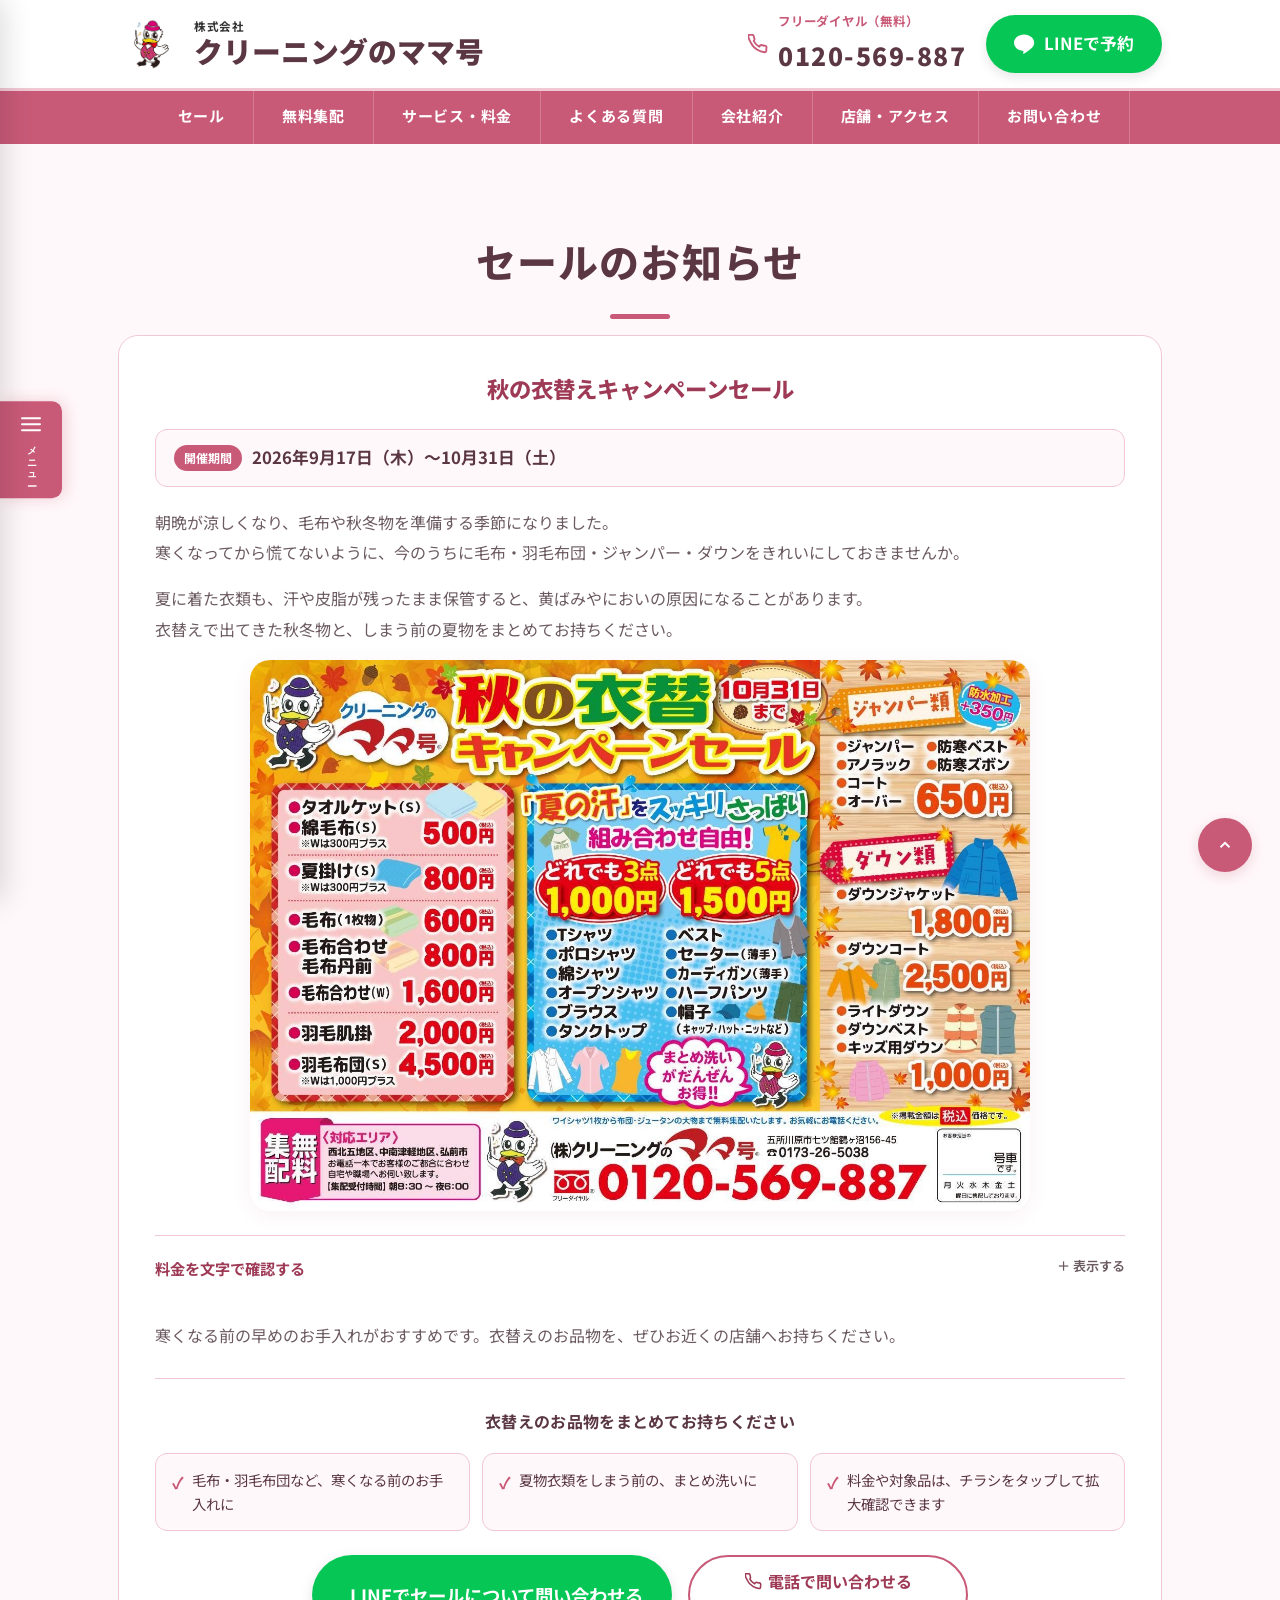
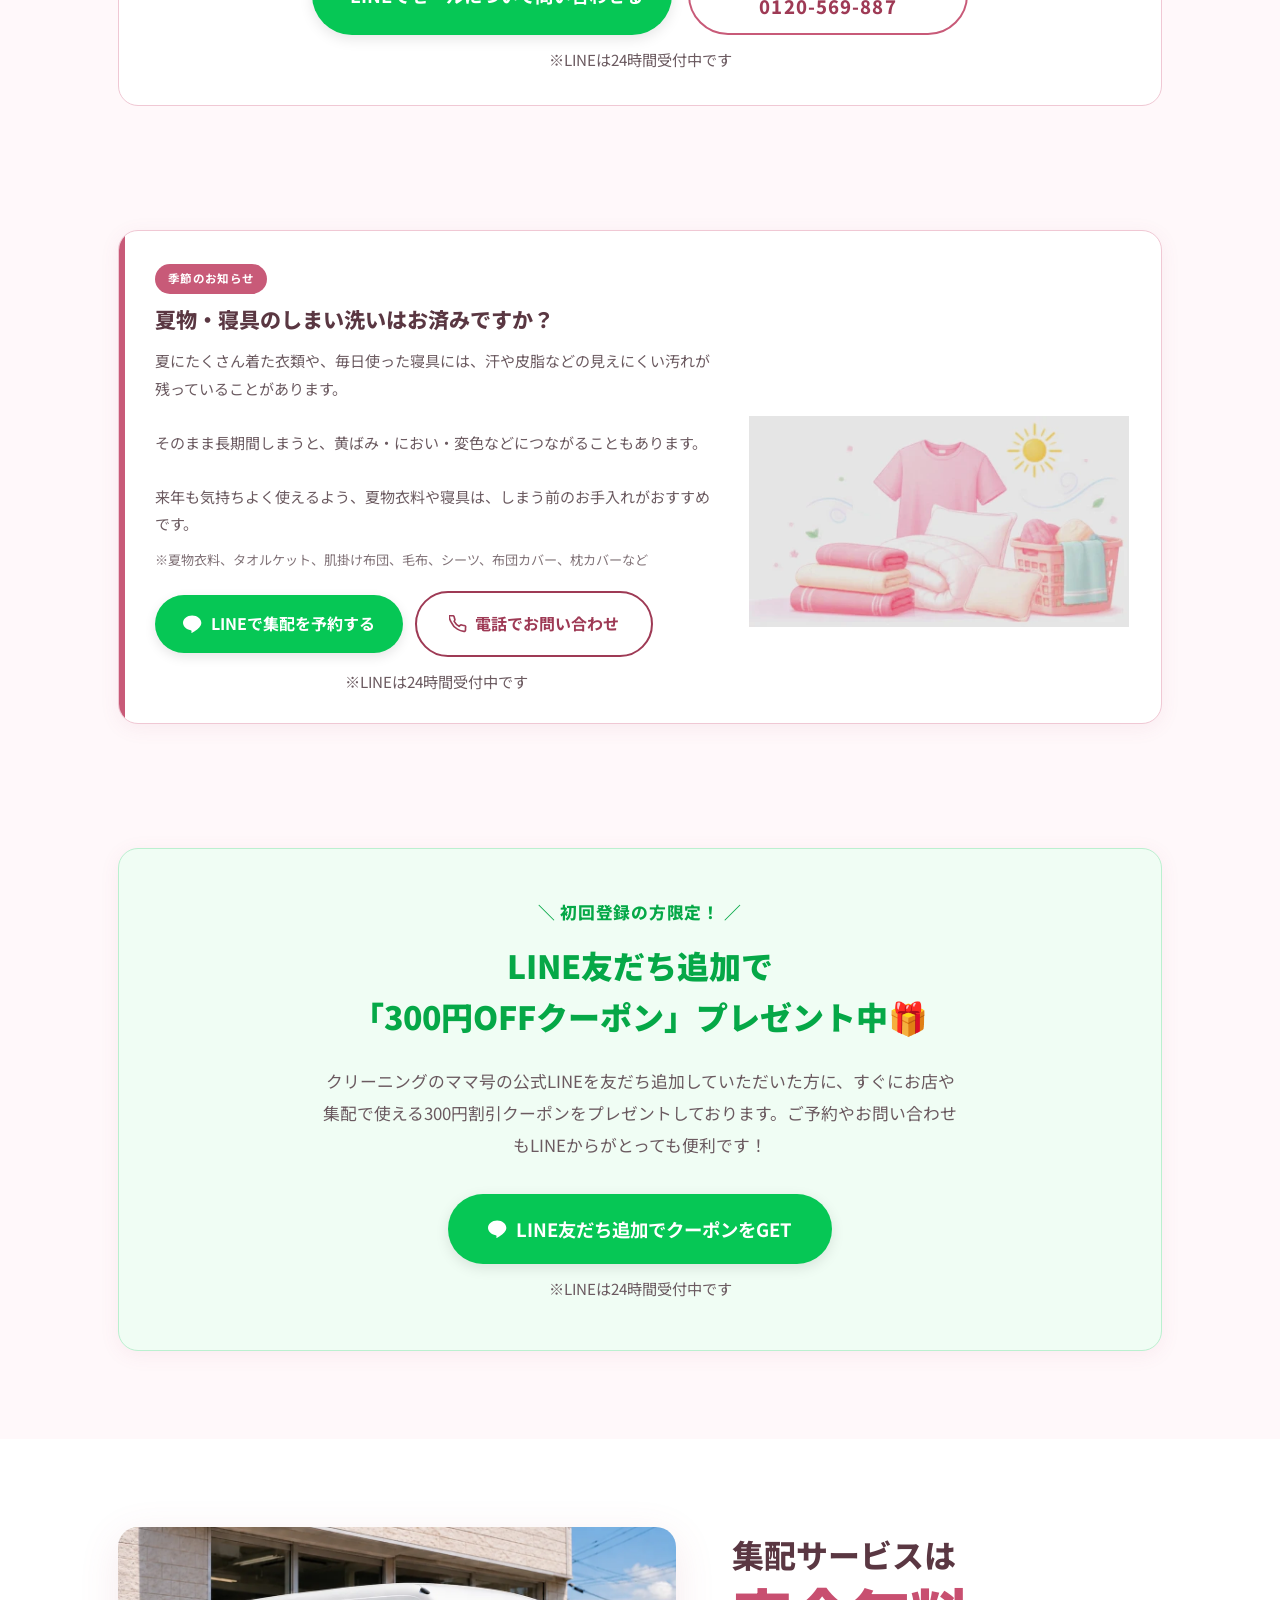
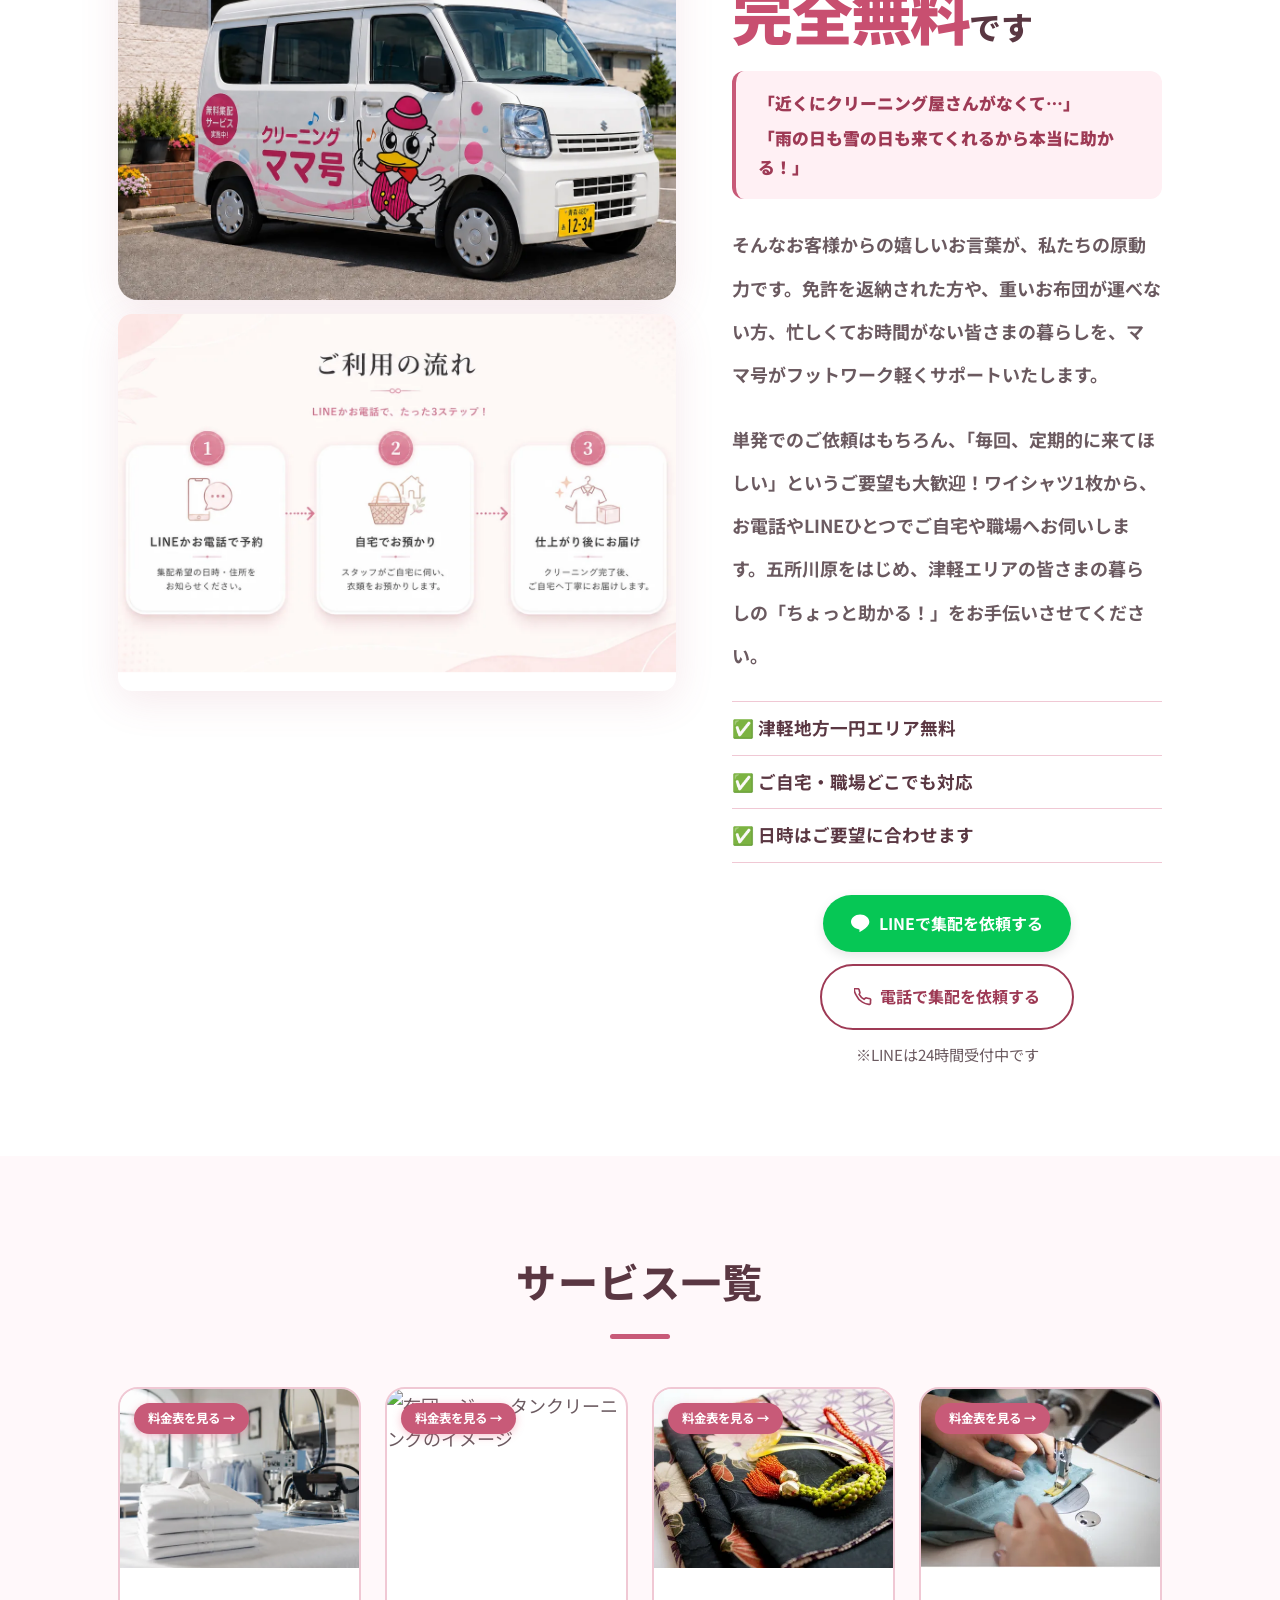
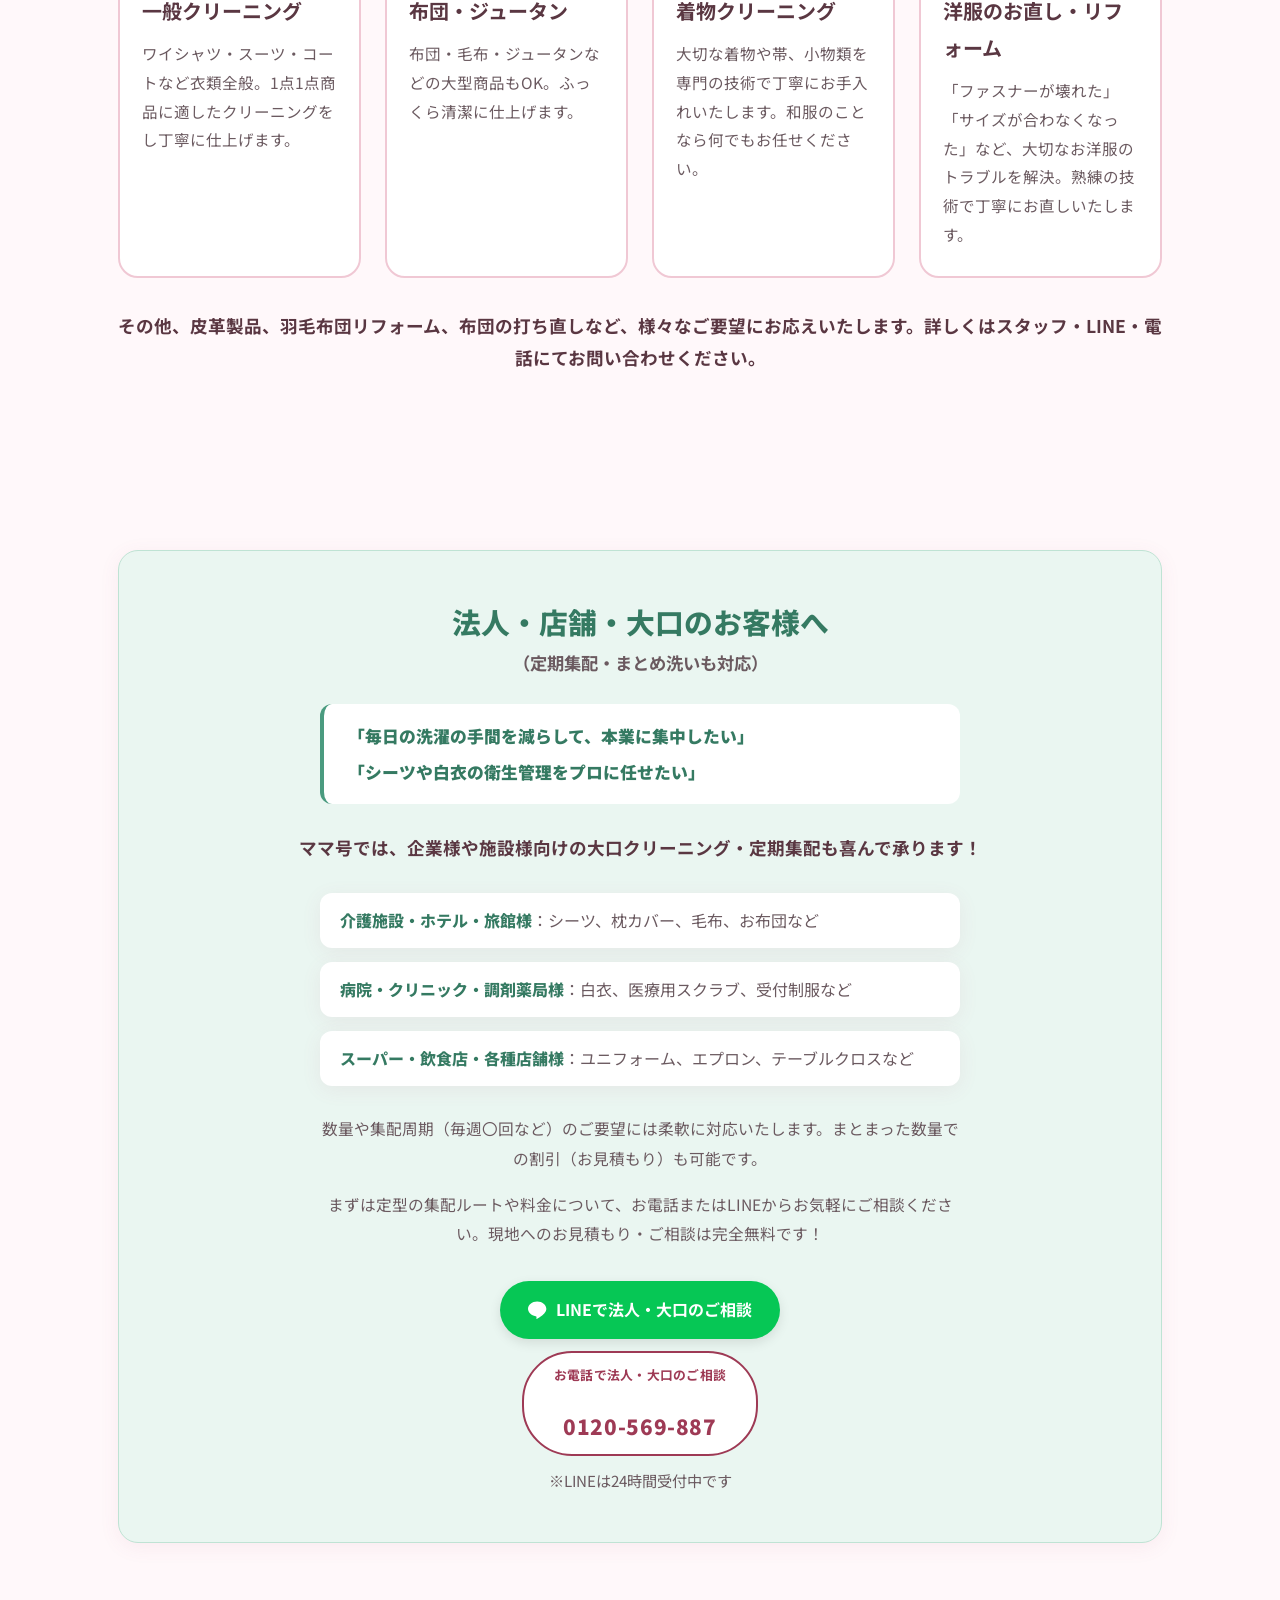
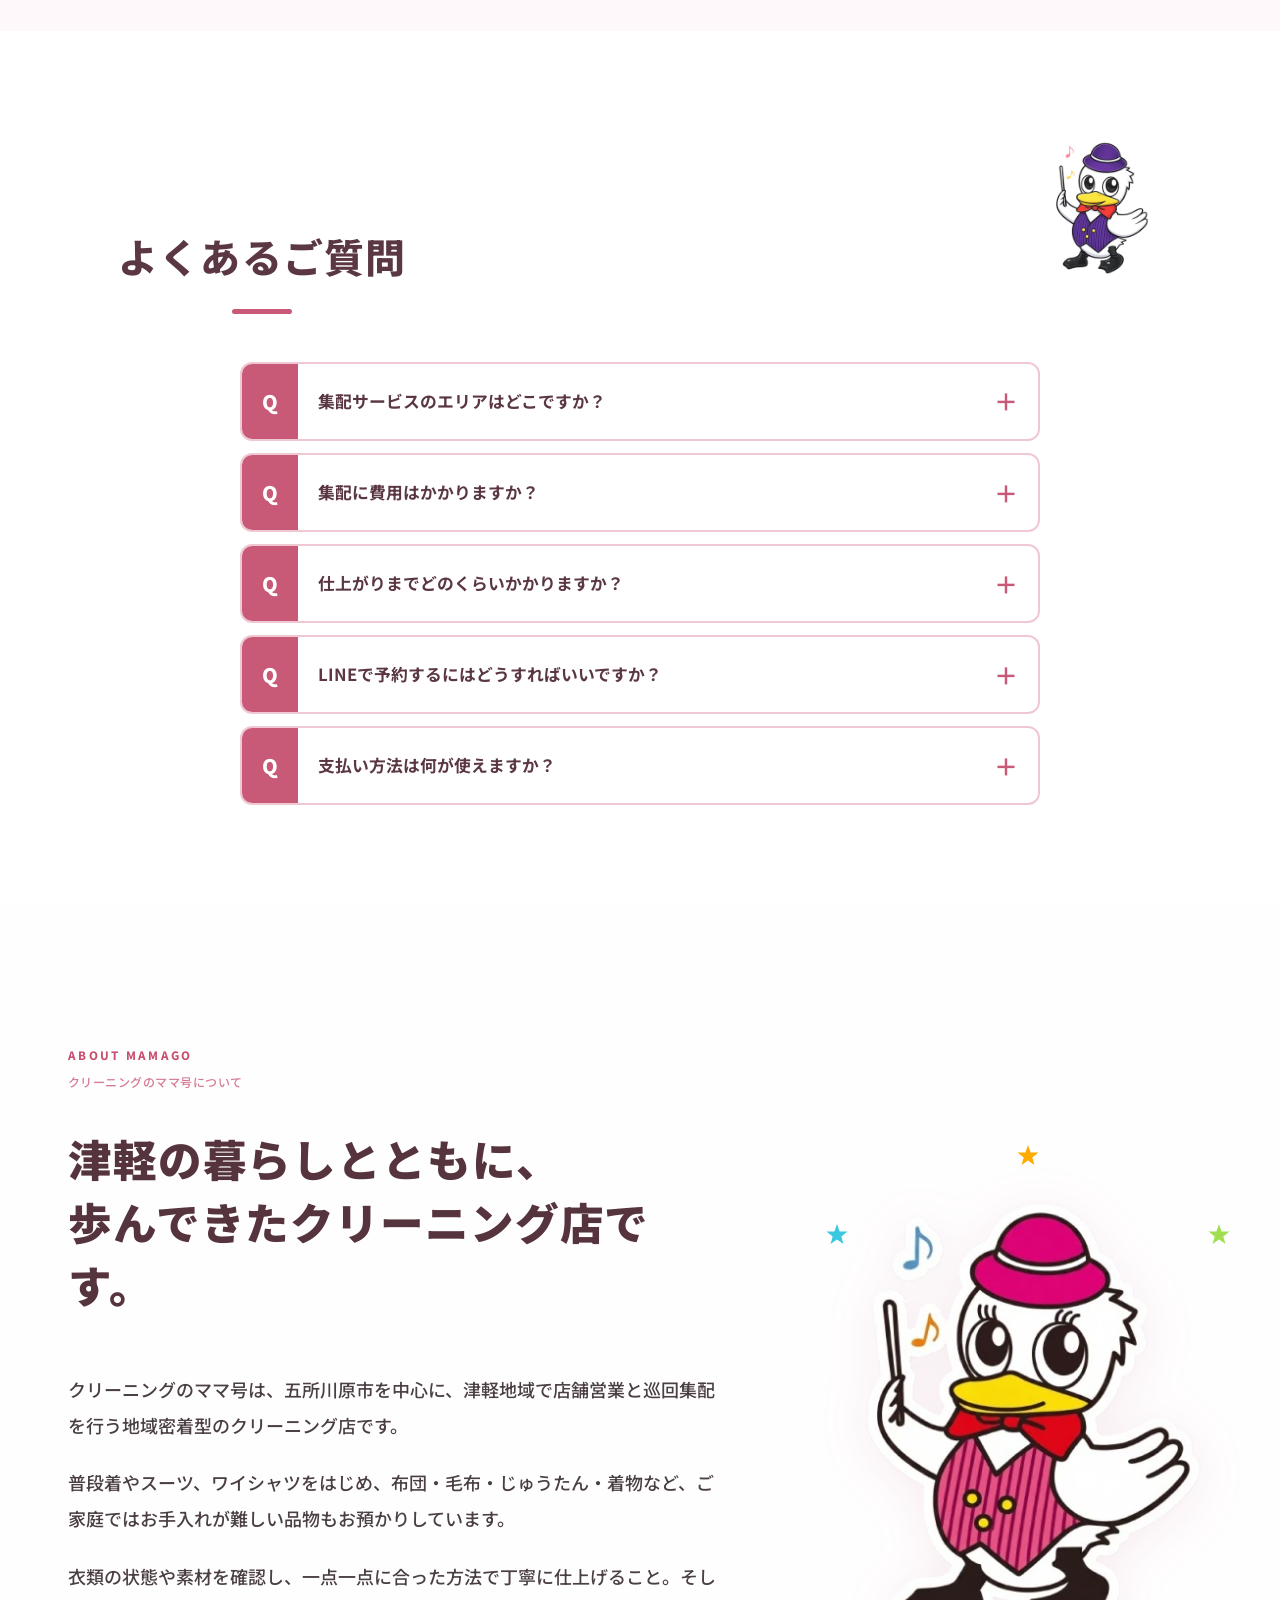
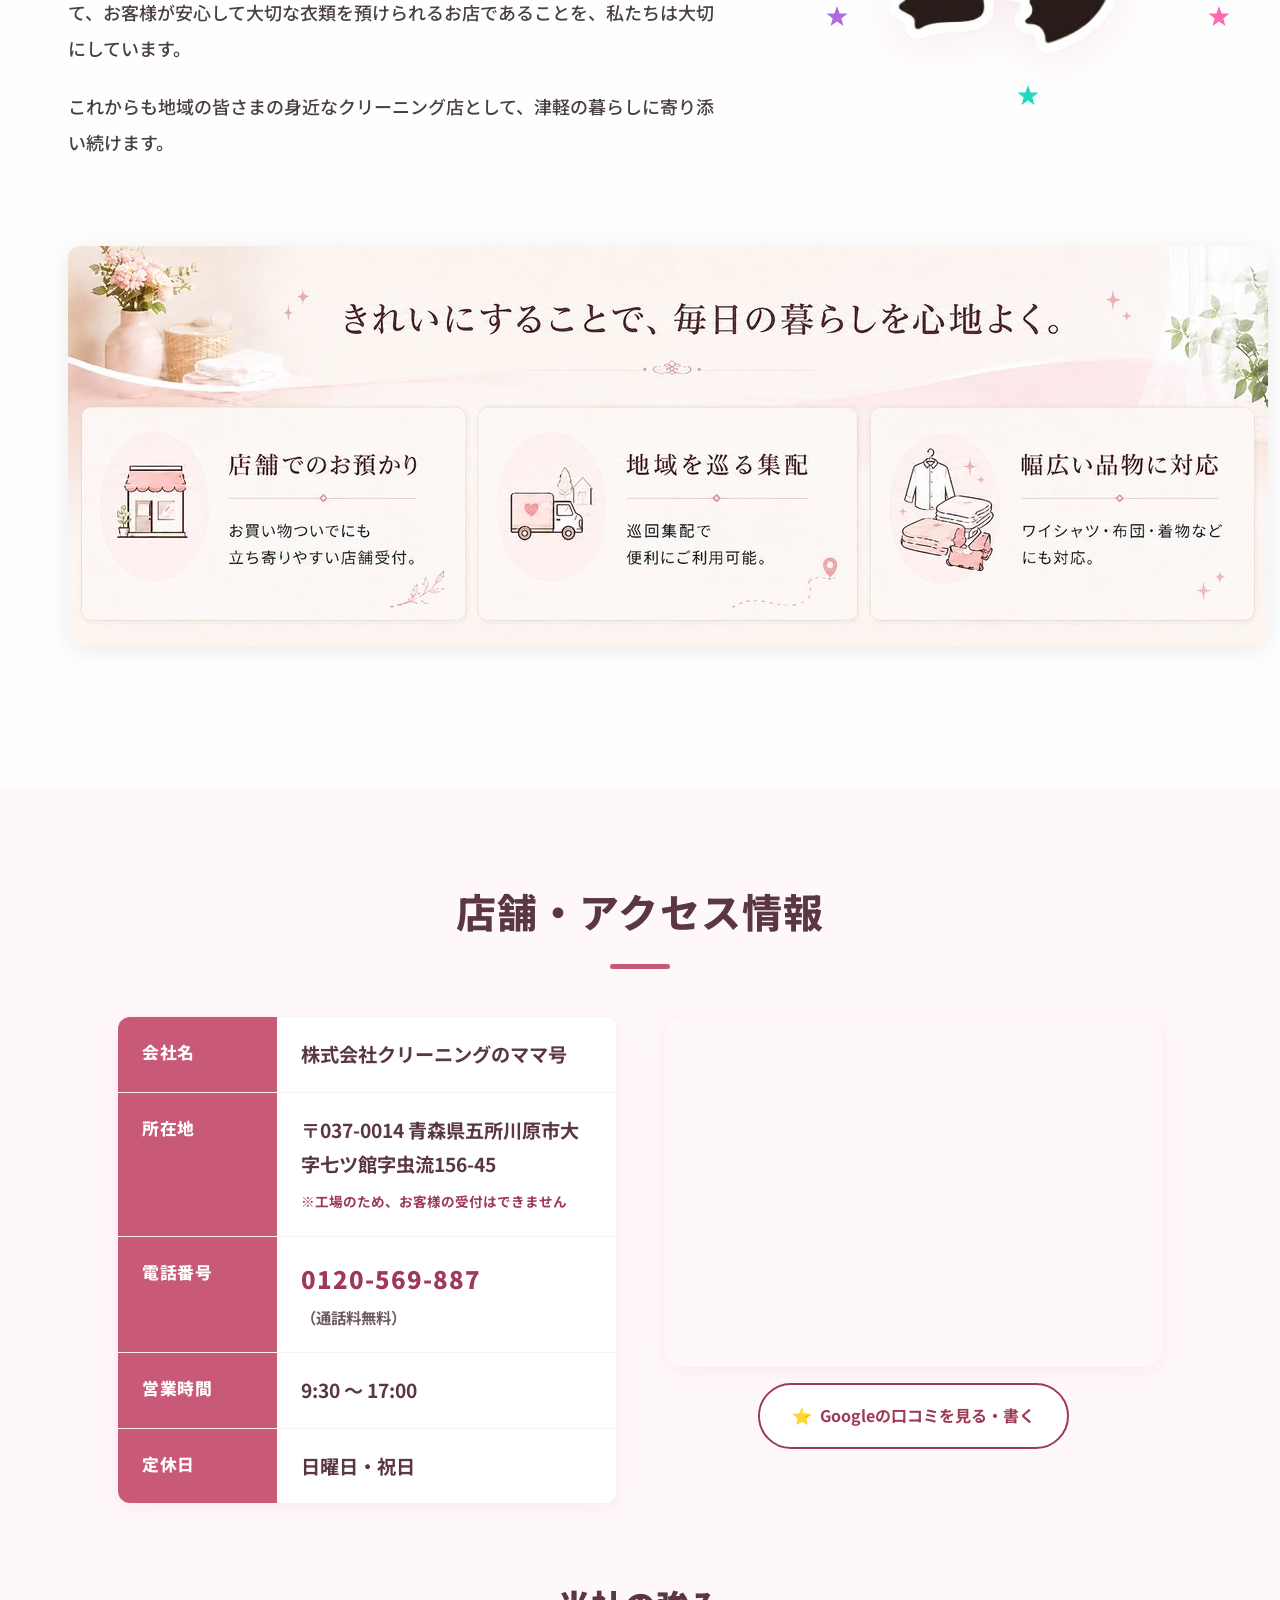
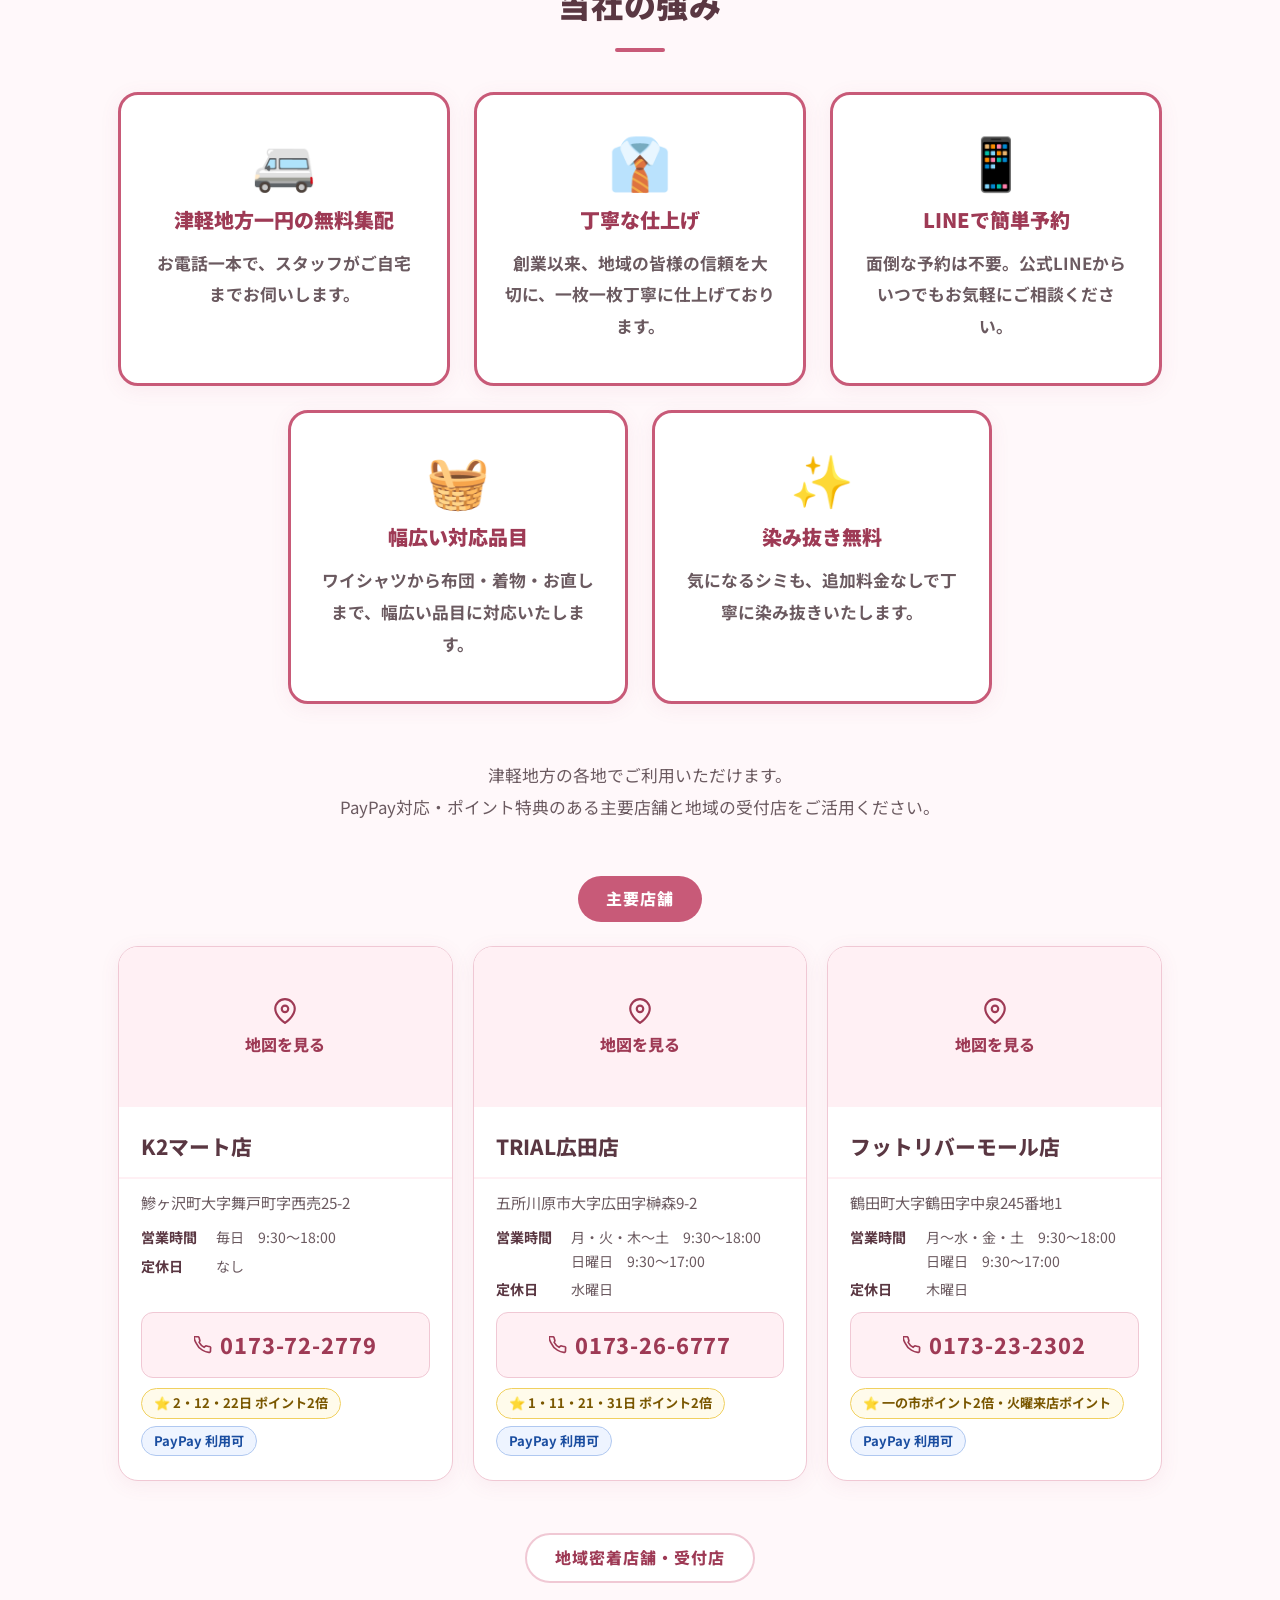
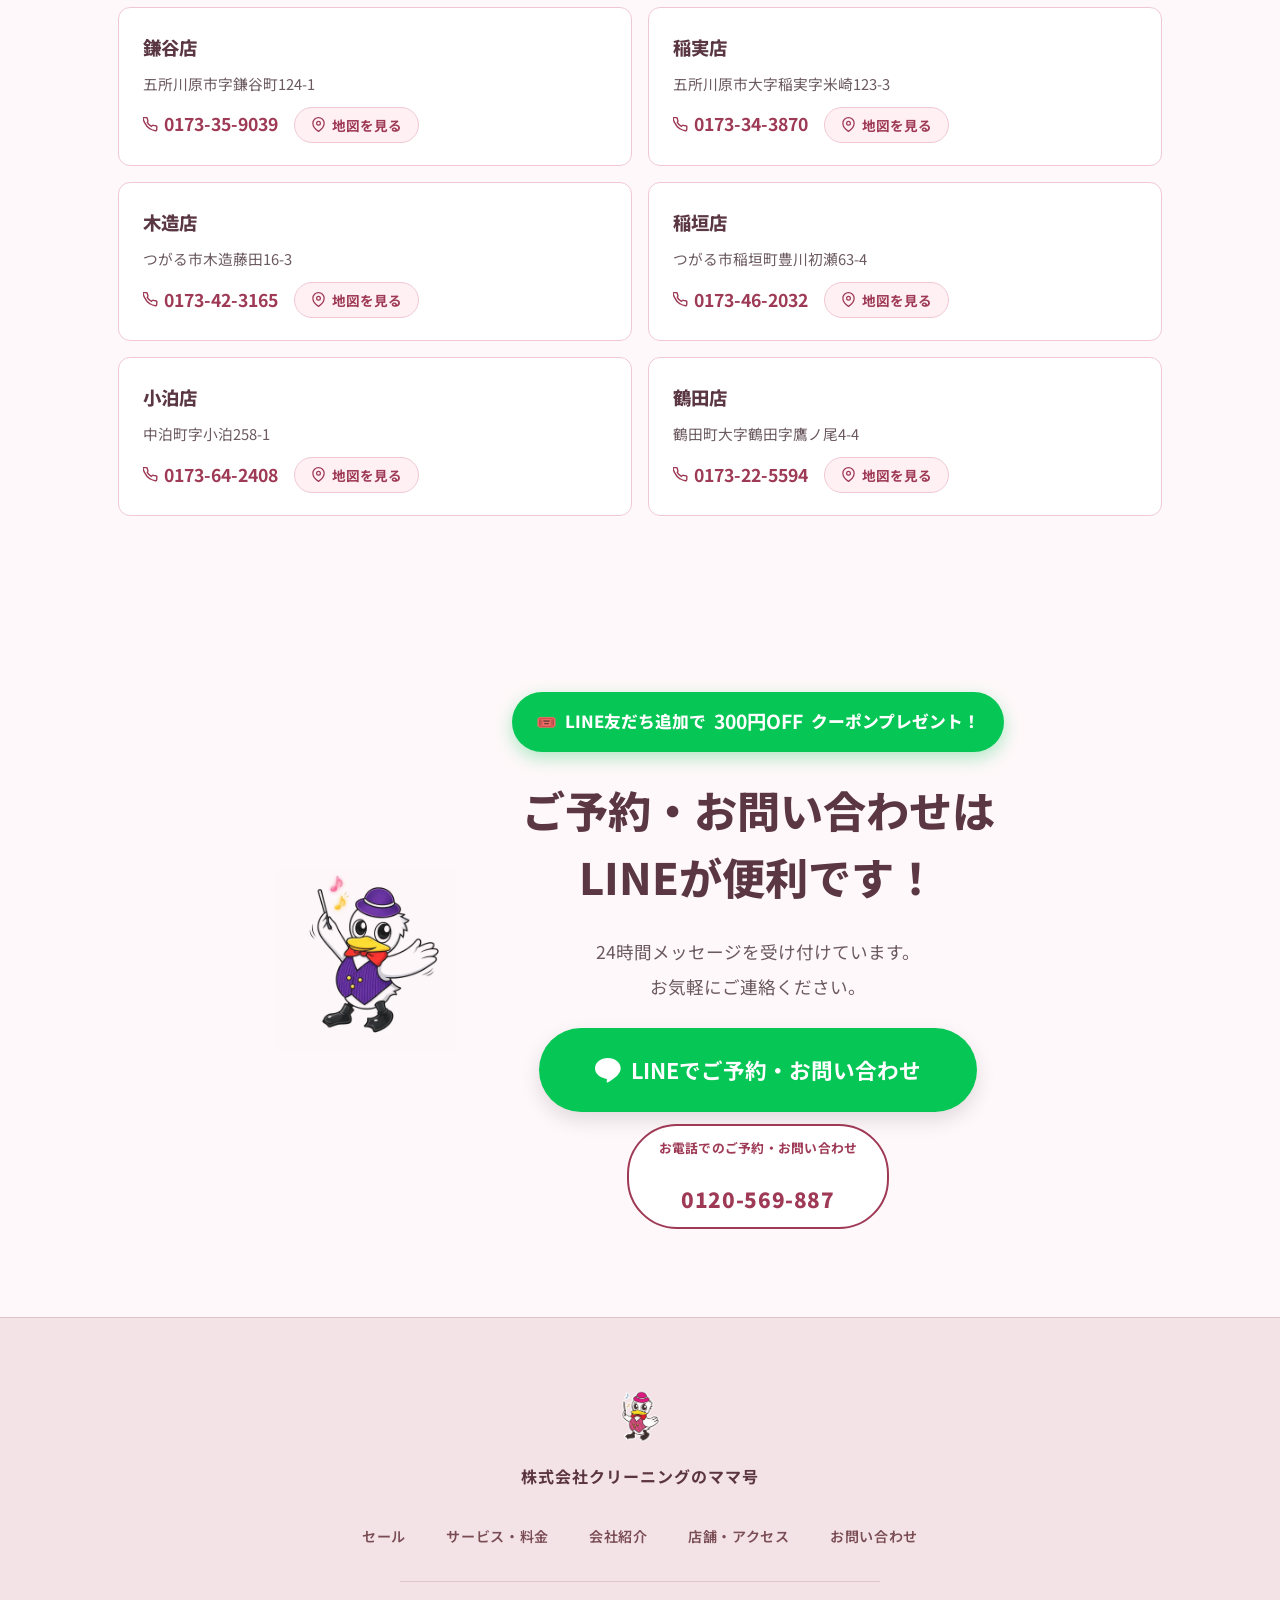
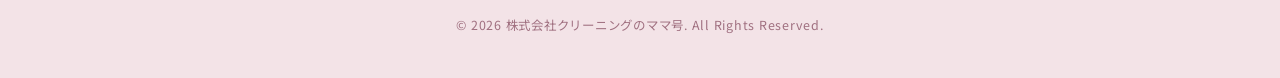
==== index.html @ 2fb54732 "feat: add autumn clothing change campaign Co-Authored-By: Claude Sonnet 5 <noreply@anthropic.com>" ====
<!DOCTYPE html>
<html lang="ja">
<head>
  <!-- Google tag (gtag.js) -->
  <script async src="https://www.googletagmanager.com/gtag/js?id=G-Z2GE9FZGZ0"></script>
  <script>
    window.dataLayer = window.dataLayer || [];
    function gtag(){dataLayer.push(arguments);}
    gtag('js', new Date());

    gtag('config', 'G-Z2GE9FZGZ0');
  </script>

  <meta charset="UTF-8">
  <meta name="viewport" content="width=device-width, initial-scale=1.0">
  <title>株式会社クリーニングのママ号 | 五所川原市の無料集配クリーニング店（青森県津軽地方）</title>
  <meta name="description" content="五所川原市を中心に青森県津軽地方一円で無料集配を行うクリーニング専門店。ワイシャツ・スーツ・布団・着物・お直しまで幅広く対応。LINEで簡単予約。フリーダイヤル：0120-569-887">
  <meta name="google-site-verification" content="wwbQzfNXOcekkoENX7AIzvr7u8mo_f_KpFATT_LBIt4" />
  <link rel="canonical" href="https://cleaning-mamago.com/">

  <!-- Favicon -->
  <link rel="icon" href="favicon.ico" sizes="any">
  <link rel="icon" type="image/png" sizes="32x32" href="favicon-32x32.png">
  <link rel="icon" type="image/png" sizes="16x16" href="favicon-16x16.png">
  <link rel="apple-touch-icon" sizes="180x180" href="apple-touch-icon.png">

  <!-- OGP -->
  <meta property="og:type"        content="website">
  <meta property="og:locale"      content="ja_JP">
  <meta property="og:site_name"   content="株式会社クリーニングのママ号">
  <meta property="og:title"       content="クリーニングのママ号 | 五所川原市の無料集配クリーニング店">
  <meta property="og:description" content="五所川原市を中心に青森県津軽地方一円で無料集配を行うクリーニング専門店。ワイシャツ・スーツ・布団・着物・お直しまで幅広く対応。LINEで簡単予約。">
  <meta property="og:url"         content="https://cleaning-mamago.com/">
  <meta property="og:image"       content="https://cleaning-mamago.com/feature-banner.jpg">

  <!-- Twitter Card -->
  <meta name="twitter:card"        content="summary_large_image">
  <meta name="twitter:title"       content="クリーニングのママ号 | 五所川原市の無料集配クリーニング店">
  <meta name="twitter:description" content="五所川原市を中心に青森県津軽地方一円で無料集配を行うクリーニング専門店。LINEで簡単予約。">
  <meta name="twitter:image"       content="https://cleaning-mamago.com/feature-banner.jpg">

  <link rel="stylesheet" href="style.css?v=20260916c">
  <link rel="preconnect" href="https://fonts.googleapis.com">
  <link href="https://fonts.googleapis.com/css2?family=Noto+Sans+JP:wght@400;700;900&display=swap" rel="stylesheet">
  <script src="scroll-clean.js" defer></script>
  <script src="ga4-events.js" defer></script>

  <!-- 構造化データ（Googleビジネスプロフィールと同一情報） -->
  <script type="application/ld+json">
  {
    "@context": "https://schema.org",
    "@type": "DryCleaningOrLaundry",
    "name": "株式会社クリーニングのママ号",
    "url": "https://cleaning-mamago.com/",
    "telephone": "0120-569-887",
    "image": "https://cleaning-mamago.com/feature-banner.jpg",
    "address": {
      "@type": "PostalAddress",
      "postalCode": "037-0014",
      "addressRegion": "青森県",
      "addressLocality": "五所川原市",
      "streetAddress": "大字七ツ館字虫流156-45",
      "addressCountry": "JP"
    },
    "geo": {
      "@type": "GeoCoordinates",
      "latitude": 40.777812,
      "longitude": 140.472194
    },
    "openingHoursSpecification": {
      "@type": "OpeningHoursSpecification",
      "dayOfWeek": ["Monday", "Tuesday", "Wednesday", "Thursday", "Friday", "Saturday"],
      "opens": "09:30",
      "closes": "17:00"
    },
    "sameAs": [
      "https://maps.app.goo.gl/i3Q7nyfs9ts14oPn7",
      "https://lin.ee/rT3CLPX"
    ]
  }
  </script>

  <!-- 構造化データ（よくある質問） -->
  <script type="application/ld+json">
  {
    "@context": "https://schema.org",
    "@type": "FAQPage",
    "mainEntity": [
      {
        "@type": "Question",
        "name": "集配サービスのエリアはどこですか？",
        "acceptedAnswer": {
          "@type": "Answer",
          "text": "青森県津軽地方一円（弘前市・黒石市・平川市・つがる市・五所川原市・西津軽郡・中津軽郡・南津軽郡・北津軽郡など）を対応エリアとしています。詳しくはLINEまたはお電話でご確認ください。"
        }
      },
      {
        "@type": "Question",
        "name": "集配に費用はかかりますか？",
        "acceptedAnswer": {
          "@type": "Answer",
          "text": "集配は完全無料です。クリーニング料金のみお支払いいただきます。"
        }
      },
      {
        "@type": "Question",
        "name": "仕上がりまでどのくらいかかりますか？",
        "acceptedAnswer": {
          "@type": "Answer",
          "text": "通常3〜5営業日が目安です。急ぎの場合はLINEまたはお電話でご相談ください。"
        }
      },
      {
        "@type": "Question",
        "name": "LINEで予約するにはどうすればいいですか？",
        "acceptedAnswer": {
          "@type": "Answer",
          "text": "このページの「LINEで予約」ボタンから公式LINEアカウントを友だち追加し、集配希望の日時と住所をメッセージでお送りください。"
        }
      },
      {
        "@type": "Question",
        "name": "支払い方法は何が使えますか？",
        "acceptedAnswer": {
          "@type": "Answer",
          "text": "現金・PayPayに対応しています。"
        }
      }
    ]
  }
  </script>
</head>
<body>

  <h1 class="sr-only">株式会社クリーニングのママ号｜五所川原市の無料集配クリーニング専門店（青森県津軽地方）</h1>

  <!-- ヘッダー -->
  <header class="header" id="top">
    <div class="container header__inner">
      <a href="#top" class="logo">
        <img src="mascot.webp" alt="ロゴ" class="logo__img" style="mix-blend-mode: multiply;">
        <div class="logo__texts">
          <span class="logo__company">株式会社</span>
          <span class="logo__name">クリーニングのママ号</span>
        </div>
      </a>

      <div class="header__right">
        <a href="tel:0120-569-887" class="header__tel">
          <span class="header__tel-icon">
            <svg width="16" height="16" viewBox="0 0 24 24" fill="none" stroke="currentColor" stroke-width="2.2"><path d="M22 16.92v3a2 2 0 01-2.18 2 19.79 19.79 0 01-8.63-3.07A19.5 19.5 0 013.07 9.8a19.79 19.79 0 01-3.07-8.64A2 2 0 012 .99h3a2 2 0 012 1.72c.13.96.36 1.9.7 2.81a2 2 0 01-.45 2.11L6.91 8.5a16 16 0 006.59 6.59l1.27-1.27a2 2 0 012.11-.45c.91.34 1.85.57 2.81.7A2 2 0 0122 16.92z"/></svg>
          </span>
          <div>
            <span class="header__tel-label">フリーダイヤル（無料）</span>
            <span class="header__tel-num">0120-569-887</span>
          </div>
        </a>
        <a href="tel:0120-569-887" class="header__tel-btn" aria-label="電話をかける（0120-569-887）">
          <svg width="18" height="18" viewBox="0 0 24 24" fill="none" stroke="currentColor" stroke-width="2.2"><path d="M22 16.92v3a2 2 0 01-2.18 2 19.79 19.79 0 01-8.63-3.07A19.5 19.5 0 013.07 9.8a19.79 19.79 0 01-3.07-8.64A2 2 0 012 .99h3a2 2 0 012 1.72c.13.96.36 1.9.7 2.81a2 2 0 01-.45 2.11L6.91 8.5a16 16 0 006.59 6.59l1.27-1.27a2 2 0 012.11-.45c.91.34 1.85.57 2.81.7A2 2 0 0122 16.92z"/></svg>
        </a>
        <a href="https://lin.ee/rT3CLPX" class="btn-line btn-line--sm" target="_blank" rel="noopener noreferrer" aria-label="LINEで予約">
          <svg width="18" height="18" viewBox="0 0 24 24" fill="currentColor"><path d="M22 10.6c0-4.9-4.9-8.9-11-8.9S0 5.7 0 10.6c0 4.4 3.9 8.1 9.2 8.8.4.1.9.3 1 .6.1.3.1.7 0 1l-.2.9c0 .3-.2 1.1 1 .6s6.2-3.7 8.5-6.3c1.6-1.7 2.5-3.5 2.5-5.6z"/></svg>
          <span class="btn-line__full">LINEで予約</span>
          <span class="btn-line__mobile-text">LINE</span>
        </a>
      </div>
    </div>
  </header>

  <!-- サイトナビゲーション -->
  <nav class="site-nav" aria-label="サイトナビゲーション">
    <ul class="site-nav__list">
      <li><a href="#sale"     class="site-nav__link">セール</a></li>
      <li><a href="#pickup"   class="site-nav__link">無料集配</a></li>
      <li><a href="#services" class="site-nav__link">サービス・料金</a></li>
      <li><a href="#faq"      class="site-nav__link">よくある質問</a></li>
      <li><a href="#company"  class="site-nav__link">会社紹介</a></li>
      <li><a href="#shops"    class="site-nav__link">店舗・アクセス</a></li>
      <li><a href="#contact"  class="site-nav__link">お問い合わせ</a></li>
    </ul>
  </nav>

  <!-- 開催中のセール -->
  <section class="sale-sec sec" id="sale">
    <div class="container">
      <h2 class="sec-title">セールのお知らせ</h2>

      <!-- 実施中セール：秋の衣替えキャンペーンセール（2026年9月17日（木）～10月31日（土）まで）。セール終了時はこの sale-archive に hidden 属性を付けて非表示にし、下の sale-empty から hidden 属性を外して使用 -->
      <div class="sale-archive">

        <div class="sale-info">

          <h3 class="sale-campaign-title">秋の衣替えキャンペーンセール</h3>

          <div class="sale-period">
            <span class="sale-period__badge">開催期間</span>
            <span class="sale-period__dates">2026年9月17日（木）～10月31日（土）</span>
          </div>

          <p class="sale-desc">
            朝晩が涼しくなり、毛布や秋冬物を準備する季節になりました。<br>
            寒くなってから慌てないように、今のうちに毛布・羽毛布団・ジャンパー・ダウンをきれいにしておきませんか。
          </p>
          <p class="sale-desc">
            夏に着た衣類も、汗や皮脂が残ったまま保管すると、黄ばみやにおいの原因になることがあります。<br>
            衣替えで出てきた秋冬物と、しまう前の夏物をまとめてお持ちください。
          </p>

          <div class="sale-flyer">
            <img src="autumn-sale.jpeg" alt="秋の衣替えキャンペーンセールの料金チラシ" class="sale-banner-img sale-lightbox-trigger" width="1522" height="1075" fetchpriority="high">
          </div>

          <details class="sale-price-detail">
            <summary>料金を文字で確認する</summary>
            <div class="sale-price-detail__body">
              <p><strong>寝具類</strong>：タオルケット（S）・綿毛布（S）各500円／夏掛け（S）800円／毛布（1枚物）600円／毛布合わせ・毛布丹前 800円／毛布合わせ（W）1,600円／羽毛肌掛 2,000円／羽毛布団（S）4,500円　※Wサイズはタオルケット・綿毛布・夏掛けが300円プラス、羽毛布団が1,000円プラス</p>
              <p><strong>夏物まとめ洗い</strong>：Tシャツ・ポロシャツ・綿シャツ・オープンシャツ・ブラウス・タンクトップ・ベスト・セーター（薄手）・カーディガン（薄手）・ハーフパンツ・帽子から、どれでも3点1,000円／どれでも5点1,500円（組み合わせ自由）</p>
              <p><strong>ジャンパー類</strong>（ジャンパー・防寒ベスト・アノラック・防寒ズボン・コート・オーバー）：各650円　※防水加工を付ける場合は350円プラス</p>
              <p><strong>ダウン類</strong>：ダウンジャケット 1,800円／ダウンコート 2,500円／ライトダウン・ダウンベスト・キッズ用ダウン 各1,000円</p>
              <p class="sale-price-detail__note">※掲載料金はすべて税込価格です。詳しくは上記のチラシ画像もあわせてご確認ください。</p>
            </div>
          </details>

          <p class="sale-desc">
            寒くなる前の早めのお手入れがおすすめです。衣替えのお品物を、ぜひお近くの店舗へお持ちください。
          </p>

          <!-- 問い合わせ案内 -->
          <div class="sale-inquiry">
            <p class="sale-inquiry__title">衣替えのお品物をまとめてお持ちください</p>
            <ul class="sale-inquiry__items">
              <li class="sale-inquiry__item">毛布・羽毛布団など、寒くなる前のお手入れに</li>
              <li class="sale-inquiry__item">夏物衣類をしまう前の、まとめ洗いに</li>
              <li class="sale-inquiry__item">料金や対象品は、チラシをタップして拡大確認できます</li>
            </ul>
            <div class="sale-btn-pair">
              <a href="https://lin.ee/rT3CLPX" class="btn-line btn-line--lg" target="_blank" rel="noopener noreferrer">
                <svg width="20" height="20" viewBox="0 0 24 24" fill="currentColor"><path d="M22 10.6c0-4.9-4.9-8.9-11-8.9S0 5.7 0 10.6c0 4.4 3.9 8.1 9.2 8.8.4.1.9.3 1 .6.1.3.1.7 0 1l-.2.9c0 .3-.2 1.1 1 .6s6.2-3.7 8.5-6.3c1.6-1.7 2.5-3.5 2.5-5.6z"/></svg>
                LINEでセールについて問い合わせる
              </a>
              <a href="tel:0120569887" class="sale-btn-tel">
                <span class="sale-btn-tel__label">
                  <svg width="17" height="17" viewBox="0 0 24 24" fill="none" stroke="currentColor" stroke-width="2.2"><path d="M22 16.92v3a2 2 0 01-2.18 2 19.79 19.79 0 01-8.63-3.07A19.5 19.5 0 013.07 9.8a19.79 19.79 0 01-3.07-8.64A2 2 0 012 .99h3a2 2 0 012 1.72c.13.96.36 1.9.7 2.81a2 2 0 01-.45 2.11L6.91 8.5a16 16 0 006.59 6.59l1.27-1.27a2 2 0 012.11-.45c.91.34 1.85.57 2.81.7A2 2 0 0122 16.92z"/></svg>
                  電話で問い合わせる
                </span>
                <span class="sale-btn-tel__num">0120-569-887</span>
              </a>
            </div>
            <p class="line-note">※LINEは24時間受付中です</p>
          </div>

        </div>

      </div>

      <!-- ▼ セールなし時の表示 -->
      <div class="sale-empty" hidden>
        <p>現在開催中のセールはありません。次回のお知らせをお待ちください。</p>
      </div>

    </div>
  </section>

  <!-- 季節のお知らせ：夏物・寝具のしまい洗い -->
  <section class="seasonal-notice" id="seasonal-notice">
    <div class="container">
      <div class="seasonal-notice__card">
        <p class="seasonal-notice__badge">季節のお知らせ</p>
        <h2 class="seasonal-notice__title">夏物・寝具のしまい洗いはお済みですか？</h2>
        <div class="seasonal-notice__content">
          <div class="seasonal-notice__text">
            <p class="seasonal-notice__body">
              夏にたくさん着た衣類や、毎日使った寝具には、汗や皮脂などの見えにくい汚れが残っていることがあります。<br><br>
              そのまま長期間しまうと、黄ばみ・におい・変色などにつながることもあります。<br><br>
              来年も気持ちよく使えるよう、夏物衣料や寝具は、しまう前のお手入れがおすすめです。
            </p>
            <p class="seasonal-notice__note">※夏物衣料、タオルケット、肌掛け布団、毛布、シーツ、布団カバー、枕カバーなど</p>
            <div class="btn-pair">
              <a href="https://lin.ee/rT3CLPX" class="btn-line" target="_blank" rel="noopener noreferrer">
                <svg width="20" height="20" viewBox="0 0 24 24" fill="currentColor"><path d="M22 10.6c0-4.9-4.9-8.9-11-8.9S0 5.7 0 10.6c0 4.4 3.9 8.1 9.2 8.8.4.1.9.3 1 .6.1.3.1.7 0 1l-.2.9c0 .3-.2 1.1 1 .6s6.2-3.7 8.5-6.3c1.6-1.7 2.5-3.5 2.5-5.6z"/></svg>
                LINEで集配を予約する
              </a>
              <a href="tel:0120-569-887" class="btn-tel">
                <svg width="18" height="18" viewBox="0 0 24 24" fill="none" stroke="currentColor" stroke-width="2.2"><path d="M22 16.92v3a2 2 0 01-2.18 2 19.79 19.79 0 01-8.63-3.07A19.5 19.5 0 013.07 9.8a19.79 19.79 0 01-3.07-8.64A2 2 0 012 .99h3a2 2 0 012 1.72c.13.96.36 1.9.7 2.81a2 2 0 01-.45 2.11L6.91 8.5a16 16 0 006.59 6.59l1.27-1.27a2 2 0 012.11-.45c.91.34 1.85.57 2.81.7A2 2 0 0122 16.92z"/></svg>
                電話でお問い合わせ
              </a>
            </div>
            <p class="line-note">※LINEは24時間受付中です</p>
          </div>
          <div class="seasonal-notice__illust">
            <img src="seasonal-laundry.webp" alt="たたんだ夏物衣料とタオルケット、寝具のイラスト" width="531" height="295" loading="lazy">
          </div>
        </div>
      </div>
    </div>
  </section>

  <!-- LINE友だち追加クーポン -->
  <section class="line-coupon sec" id="line-coupon">
    <div class="container">
      <div class="line-coupon__box">
        <p class="line-coupon__eyebrow">＼ 初回登録の方限定！ ／</p>
        <h2 class="line-coupon__title">LINE友だち追加で<br>「300円OFFクーポン」プレゼント中🎁</h2>
        <p class="line-coupon__desc">クリーニングのママ号の公式LINEを友だち追加していただいた方に、すぐにお店や集配で使える300円割引クーポンをプレゼントしております。ご予約やお問い合わせもLINEからがとっても便利です！</p>
        <a href="https://lin.ee/rT3CLPX" class="btn-line btn-line--lg line-coupon__btn" target="_blank" rel="noopener noreferrer">
          <svg width="20" height="20" viewBox="0 0 24 24" fill="currentColor"><path d="M22 10.6c0-4.9-4.9-8.9-11-8.9S0 5.7 0 10.6c0 4.4 3.9 8.1 9.2 8.8.4.1.9.3 1 .6.1.3.1.7 0 1l-.2.9c0 .3-.2 1.1 1 .6s6.2-3.7 8.5-6.3c1.6-1.7 2.5-3.5 2.5-5.6z"/></svg>
          LINE友だち追加でクーポンをGET
        </a>
        <p class="line-note">※LINEは24時間受付中です</p>
      </div>
    </div>
  </section>

  <!-- 無料集配アピール -->
  <section class="pickup" id="pickup">
    <div class="container pickup__inner">
      <div class="pickup__media">
        <img
          src="delivery.webp"
          alt="無料集配サービス"
          class="pickup__img"
        >
        <div class="pickup-flow-crop">
          <img
            src="pickup-flow.webp"
            alt="無料集配サービスのご利用の流れ。予約、お預かり、お届けの3ステップ"
            class="pickup-flow-image"
            loading="lazy"
          >
        </div>
      </div>
      <div class="pickup__text">
        <h2 class="pickup__title">集配サービスは<br><span class="pickup__free">完全無料</span>です</h2>
        <div class="pickup__desc">
          <div class="pickup__voice">
            <p class="pickup__voice-line">「近くにクリーニング屋さんがなくて…」</p>
            <p class="pickup__voice-line">「雨の日も雪の日も来てくれるから本当に助かる！」</p>
          </div>
          <p>そんなお客様からの嬉しいお言葉が、私たちの原動力です。免許を返納された方や、重いお布団が運べない方、忙しくてお時間がない皆さまの暮らしを、ママ号がフットワーク軽くサポートいたします。</p>
          <p>単発でのご依頼はもちろん、「毎回、定期的に来てほしい」というご要望も大歓迎！ワイシャツ1枚から、お電話やLINEひとつでご自宅や職場へお伺いします。五所川原をはじめ、津軽エリアの皆さまの暮らしの「ちょっと助かる！」をお手伝いさせてください。</p>
        </div>
        <ul class="pickup__list">
          <li>✅ 津軽地方一円エリア無料</li>
          <li>✅ ご自宅・職場どこでも対応</li>
          <li>✅ 日時はご要望に合わせます</li>
        </ul>
        <div class="btn-pair">
          <a href="https://lin.ee/rT3CLPX" class="btn-line" target="_blank" rel="noopener noreferrer">
            <svg width="20" height="20" viewBox="0 0 24 24" fill="currentColor"><path d="M22 10.6c0-4.9-4.9-8.9-11-8.9S0 5.7 0 10.6c0 4.4 3.9 8.1 9.2 8.8.4.1.9.3 1 .6.1.3.1.7 0 1l-.2.9c0 .3-.2 1.1 1 .6s6.2-3.7 8.5-6.3c1.6-1.7 2.5-3.5 2.5-5.6z"/></svg>
            LINEで集配を依頼する
          </a>
          <a href="tel:0120-569-887" class="btn-tel">
            <svg width="18" height="18" viewBox="0 0 24 24" fill="none" stroke="currentColor" stroke-width="2.2"><path d="M22 16.92v3a2 2 0 01-2.18 2 19.79 19.79 0 01-8.63-3.07A19.5 19.5 0 013.07 9.8a19.79 19.79 0 01-3.07-8.64A2 2 0 012 .99h3a2 2 0 012 1.72c.13.96.36 1.9.7 2.81a2 2 0 01-.45 2.11L6.91 8.5a16 16 0 006.59 6.59l1.27-1.27a2 2 0 012.11-.45c.91.34 1.85.57 2.81.7A2 2 0 0122 16.92z"/></svg>
            電話で集配を依頼する
          </a>
        </div>
        <p class="line-note">※LINEは24時間受付中です</p>
      </div>
    </div>
  </section>

  <!-- サービス -->
  <section class="services sec" id="services">
    <div class="container">
      <h2 class="sec-title">サービス一覧</h2>
      <div class="service-cards">

        <!-- 一般クリーニング -->
        <a href="price-normal.html" class="service-card service-card--linked">
          <div class="service-card__img-wrap">
            <div class="service-card__link-hint">料金表を見る →</div>
            <img src="pic1.webp" alt="一般クリーニング">
          </div>
          <div class="service-card__body">
            <h3>一般クリーニング</h3>
            <p>ワイシャツ・スーツ・コートなど衣類全般。1点1点商品に適したクリーニングをし丁寧に仕上げます。</p>
          </div>
        </a>

        <!-- 布団・ジュータン -->
        <a href="price-futon.html" class="service-card service-card--linked">
          <div class="service-card__img-wrap">
            <div class="service-card__link-hint">料金表を見る →</div>
            <img src="https://images.unsplash.com/photo-1522771739844-6a9f6d5f14af?w=600" alt="布団・ジュータンクリーニングのイメージ">
          </div>
          <div class="service-card__body">
            <h3>布団・ジュータン</h3>
            <p>布団・毛布・ジュータンなどの大型商品もOK。ふっくら清潔に仕上げます。</p>
          </div>
        </a>

        <!-- 特殊クリーニング -->
        <a href="price-special.html" class="service-card service-card--linked">
          <div class="service-card__img-wrap">
            <div class="service-card__link-hint">料金表を見る →</div>
            <img src="pic3.webp" alt="特殊クリーニング">
          </div>
          <div class="service-card__body">
            <h3>着物クリーニング</h3>
            <p>大切な着物や帯、小物類を専門の技術で丁寧にお手入れいたします。和服のことなら何でもお任せください。</p>
          </div>
        </a>

        <!-- 洋服のお直し -->
        <a href="price-reform.html" class="service-card service-card--linked">
          <div class="service-card__img-wrap">
            <div class="service-card__link-hint">料金表を見る →</div>
            <img src="clothing-repair.webp" alt="ミシンで洋服のお直しをしている様子" style="object-position: center center;">
          </div>
          <div class="service-card__body">
            <h3>洋服のお直し・リフォーム</h3>
            <p>「ファスナーが壊れた」「サイズが合わなくなった」など、大切なお洋服のトラブルを解決。熟練の技術で丁寧にお直しいたします。</p>
          </div>
        </a>

      </div>

      <p class="service-cards__note">その他、皮革製品、羽毛布団リフォーム、布団の打ち直しなど、様々なご要望にお応えいたします。詳しくはスタッフ・LINE・電話にてお問い合わせください。</p>
    </div>
  </section>

  <!-- 法人・大口向け -->
  <section class="corporate sec" id="corporate">
    <div class="container">
      <div class="corporate__box">
        <h2 class="corporate__title">
          法人・店舗・大口のお客様へ
          <span class="corporate__title-sub">（定期集配・まとめ洗いも対応）</span>
        </h2>

        <div class="corporate__voice">
          <p class="corporate__voice-line">「毎日の洗濯の手間を減らして、本業に集中したい」</p>
          <p class="corporate__voice-line">「シーツや白衣の衛生管理をプロに任せたい」</p>
        </div>

        <p class="corporate__lead">ママ号では、企業様や施設様向けの大口クリーニング・定期集配も喜んで承ります！</p>

        <ul class="corporate__list">
          <li><strong>介護施設・ホテル・旅館様</strong>：シーツ、枕カバー、毛布、お布団など</li>
          <li><strong>病院・クリニック・調剤薬局様</strong>：白衣、医療用スクラブ、受付制服など</li>
          <li><strong>スーパー・飲食店・各種店舗様</strong>：ユニフォーム、エプロン、テーブルクロスなど</li>
        </ul>

        <div class="corporate__note">
          <p>数量や集配周期（毎週〇回など）のご要望には柔軟に対応いたします。まとまった数量での割引（お見積もり）も可能です。</p>
          <p>まずは定型の集配ルートや料金について、お電話またはLINEからお気軽にご相談ください。現地へのお見積もり・ご相談は完全無料です！</p>
        </div>

        <div class="btn-pair corporate__btns">
          <a href="https://lin.ee/rT3CLPX" class="btn-line" target="_blank" rel="noopener noreferrer">
            <svg width="20" height="20" viewBox="0 0 24 24" fill="currentColor"><path d="M22 10.6c0-4.9-4.9-8.9-11-8.9S0 5.7 0 10.6c0 4.4 3.9 8.1 9.2 8.8.4.1.9.3 1 .6.1.3.1.7 0 1l-.2.9c0 .3-.2 1.1 1 .6s6.2-3.7 8.5-6.3c1.6-1.7 2.5-3.5 2.5-5.6z"/></svg>
            LINEで法人・大口のご相談
          </a>
          <a href="tel:0120-569-887" class="btn-phone">
            <span class="phone-text">お電話で法人・大口のご相談</span><br>
            <span class="phone-number">0120-569-887</span>
          </a>
        </div>
        <p class="line-note">※LINEは24時間受付中です</p>
      </div>
    </div>
  </section>

  <!-- よくある質問 -->
  <section class="faq-sec sec" id="faq">
    <div class="container">
      <div class="faq-sec__head">
        <h2 class="sec-title">よくあるご質問</h2>
        <img src="mascto3.webp" alt="" class="faq-mascot" aria-hidden="true" loading="lazy">
      </div>
      <div class="faq">
        <details class="faq-item">
          <summary class="faq-q">集配サービスのエリアはどこですか？</summary>
          <div class="faq-a">青森県津軽地方一円（弘前市・黒石市・平川市・つがる市・五所川原市・西津軽郡・中津軽郡・南津軽郡・北津軽郡など）を対応エリアとしています。詳しくはLINEまたはお電話でご確認ください。</div>
        </details>
        <details class="faq-item">
          <summary class="faq-q">集配に費用はかかりますか？</summary>
          <div class="faq-a">集配は完全無料です。クリーニング料金のみお支払いいただきます。</div>
        </details>
        <details class="faq-item">
          <summary class="faq-q">仕上がりまでどのくらいかかりますか？</summary>
          <div class="faq-a">通常3〜5営業日が目安です。急ぎの場合はLINEまたはお電話でご相談ください。</div>
        </details>
        <details class="faq-item">
          <summary class="faq-q">LINEで予約するにはどうすればいいですか？</summary>
          <div class="faq-a">このページの「LINEで予約」ボタンから公式LINEアカウントを友だち追加し、集配希望の日時と住所をメッセージでお送りください。</div>
        </details>
        <details class="faq-item">
          <summary class="faq-q">支払い方法は何が使えますか？</summary>
          <div class="faq-a">現金・PayPayに対応しています。</div>
        </details>
      </div>
    </div>
  </section>

  <!-- セクション: 会社紹介 -->
  <section class="about-v2" id="company">
    <div class="about-v2__inner">

      <!-- ① 小見出し -->
      <div class="about-v2__label">
        <span class="about-v2__en">ABOUT MAMAGO</span>
        <span class="about-v2__ja">クリーニングのママ号について</span>
      </div>

      <!-- ② 大見出し -->
      <h2 class="about-v2__title">
        津軽の暮らしとともに、<br>
        歩んできたクリーニング店です。
      </h2>

      <!-- ③ 会社紹介文 -->
      <div class="about-v2__body">
        <p>クリーニングのママ号は、五所川原市を中心に、津軽地域で店舗営業と巡回集配を行う地域密着型のクリーニング店です。</p>
        <p>普段着やスーツ、ワイシャツをはじめ、布団・毛布・じゅうたん・着物など、ご家庭ではお手入れが難しい品物もお預かりしています。</p>
        <p>衣類の状態や素材を確認し、一点一点に合った方法で丁寧に仕上げること。そして、お客様が安心して大切な衣類を預けられるお店であることを、私たちは大切にしています。</p>
        <p>これからも地域の皆さまの身近なクリーニング店として、津軽の暮らしに寄り添い続けます。</p>
      </div>

      <!-- ④ 特徴バナー -->
      <img src="feature-banner.jpg" alt="クリーニングのママ号の特徴" class="about-v2__feature-banner" width="1200" height="400" loading="lazy">

      <!-- 右カラム：マスコット -->
      <div class="about-v2__right">
        <div class="about-v2__mascot-wrap">
          <!-- 軌道トラック（静止破線） -->
          <div class="about-v2__orbit-track-wrap" aria-hidden="true">
            <svg class="about-v2__orbit-track-svg" viewBox="0 0 640 640" xmlns="http://www.w3.org/2000/svg">
              <ellipse cx="320" cy="320" rx="270" ry="270" fill="none" stroke="rgba(200,79,112,0.18)" stroke-width="1.5" stroke-dasharray="8 6"/>
            </svg>
          </div>
          <!-- 星の軌道 背面レイヤー（マスコットの後ろ） -->
          <div class="about-v2__orbit-clip about-v2__orbit-clip--back">
            <div class="about-v2__orbit-spin">
              <svg class="about-v2__orbit-svg" viewBox="0 0 640 640" xmlns="http://www.w3.org/2000/svg">
                <polygon points="0,-11 2.6,-3.6 10.5,-3.4 4.3,1.4 6.5,8.9 0,4.5 -6.5,8.9 -4.3,1.4 -10.5,-3.4 -2.6,-3.6" transform="translate(590,320)" fill="#FFD700"/>
                <polygon points="0,-11 2.6,-3.6 10.5,-3.4 4.3,1.4 6.5,8.9 0,4.5 -6.5,8.9 -4.3,1.4 -10.5,-3.4 -2.6,-3.6" transform="translate(511,511)" fill="#FF69B4"/>
                <polygon points="0,-11 2.6,-3.6 10.5,-3.4 4.3,1.4 6.5,8.9 0,4.5 -6.5,8.9 -4.3,1.4 -10.5,-3.4 -2.6,-3.6" transform="translate(320,590)" fill="#20D9C0"/>
                <polygon points="0,-11 2.6,-3.6 10.5,-3.4 4.3,1.4 6.5,8.9 0,4.5 -6.5,8.9 -4.3,1.4 -10.5,-3.4 -2.6,-3.6" transform="translate(129,511)" fill="#B06AE0"/>
                <polygon points="0,-11 2.6,-3.6 10.5,-3.4 4.3,1.4 6.5,8.9 0,4.5 -6.5,8.9 -4.3,1.4 -10.5,-3.4 -2.6,-3.6" transform="translate(50,320)"  fill="#FF6B9D"/>
                <polygon points="0,-11 2.6,-3.6 10.5,-3.4 4.3,1.4 6.5,8.9 0,4.5 -6.5,8.9 -4.3,1.4 -10.5,-3.4 -2.6,-3.6" transform="translate(129,129)" fill="#38C8E0"/>
                <polygon points="0,-11 2.6,-3.6 10.5,-3.4 4.3,1.4 6.5,8.9 0,4.5 -6.5,8.9 -4.3,1.4 -10.5,-3.4 -2.6,-3.6" transform="translate(320,50)"  fill="#FFAA00"/>
                <polygon points="0,-11 2.6,-3.6 10.5,-3.4 4.3,1.4 6.5,8.9 0,4.5 -6.5,8.9 -4.3,1.4 -10.5,-3.4 -2.6,-3.6" transform="translate(511,129)" fill="#A0E050"/>
              </svg>
            </div>
          </div>
          <!-- マスコット画像 -->
          <img src="mascot.webp" alt="クリーニングのママ号マスコット" class="about-v2__mascot" style="mix-blend-mode: multiply;">
          <!-- 星の軌道 前面レイヤー（マスコットの手前） -->
          <div class="about-v2__orbit-clip about-v2__orbit-clip--front">
            <div class="about-v2__orbit-spin">
              <svg class="about-v2__orbit-svg" viewBox="0 0 640 640" xmlns="http://www.w3.org/2000/svg">
                <polygon points="0,-11 2.6,-3.6 10.5,-3.4 4.3,1.4 6.5,8.9 0,4.5 -6.5,8.9 -4.3,1.4 -10.5,-3.4 -2.6,-3.6" transform="translate(590,320)" fill="#FFD700"/>
                <polygon points="0,-11 2.6,-3.6 10.5,-3.4 4.3,1.4 6.5,8.9 0,4.5 -6.5,8.9 -4.3,1.4 -10.5,-3.4 -2.6,-3.6" transform="translate(511,511)" fill="#FF69B4"/>
                <polygon points="0,-11 2.6,-3.6 10.5,-3.4 4.3,1.4 6.5,8.9 0,4.5 -6.5,8.9 -4.3,1.4 -10.5,-3.4 -2.6,-3.6" transform="translate(320,590)" fill="#20D9C0"/>
                <polygon points="0,-11 2.6,-3.6 10.5,-3.4 4.3,1.4 6.5,8.9 0,4.5 -6.5,8.9 -4.3,1.4 -10.5,-3.4 -2.6,-3.6" transform="translate(129,511)" fill="#B06AE0"/>
                <polygon points="0,-11 2.6,-3.6 10.5,-3.4 4.3,1.4 6.5,8.9 0,4.5 -6.5,8.9 -4.3,1.4 -10.5,-3.4 -2.6,-3.6" transform="translate(50,320)"  fill="#FF6B9D"/>
                <polygon points="0,-11 2.6,-3.6 10.5,-3.4 4.3,1.4 6.5,8.9 0,4.5 -6.5,8.9 -4.3,1.4 -10.5,-3.4 -2.6,-3.6" transform="translate(129,129)" fill="#38C8E0"/>
                <polygon points="0,-11 2.6,-3.6 10.5,-3.4 4.3,1.4 6.5,8.9 0,4.5 -6.5,8.9 -4.3,1.4 -10.5,-3.4 -2.6,-3.6" transform="translate(320,50)"  fill="#FFAA00"/>
                <polygon points="0,-11 2.6,-3.6 10.5,-3.4 4.3,1.4 6.5,8.9 0,4.5 -6.5,8.9 -4.3,1.4 -10.5,-3.4 -2.6,-3.6" transform="translate(511,129)" fill="#A0E050"/>
              </svg>
            </div>
          </div>
        </div>
      </div>

    </div>

  </section>

  <!-- 店舗・アクセス情報（会社概要＋店舗一覧を統合） -->
  <section class="info-sec sec" id="shops">
    <div class="container">
      <h2 class="sec-title">店舗・アクセス情報</h2>
      <div class="info-grid">
        <div class="info-left">
          <table class="info-table">
            <tr>
              <th>会社名</th>
              <td>株式会社クリーニングのママ号</td>
            </tr>
            <tr>
              <th>所在地</th>
              <td>〒037-0014 青森県五所川原市大字七ツ館字虫流156-45<br><span class="info-table__note">※工場のため、お客様の受付はできません</span></td>
            </tr>
            <tr>
              <th>電話番号</th>
              <td>
                <a href="tel:0120-569-887">0120-569-887</a>
                <div class="phone-cell-note">（通話料無料）</div>
              </td>
            </tr>
            <tr>
              <th>営業時間</th>
              <td>9:30 ～ 17:00</td>
            </tr>
            <tr>
              <th>定休日</th>
              <td>日曜日・祝日</td>
            </tr>
          </table>
        </div>
        <div class="info-right">
          <div class="info-map">
            <iframe
              src="https://www.google.com/maps/embed?pb=!1m14!1m8!1m3!1d3082.341376038553!2d140.47219447258357!3d40.777812313828285!3m2!1i1024!2i768!4f13.1!3m3!1m2!1s0x5f9ba59c81ed375f%3A0xf10a478339eec1e9!2z5qCq5byP5Lya56S-44Kv44Oq44O844OL44Oz44Kw44Gu44Oe44Oe5Y-3!5e1!3m2!1sja!2sjp!4v1782622002769!5m2!1sja!2sjp"
              width="100%"
              height="350"
              style="border:0;"
              allowfullscreen=""
              loading="lazy"
              referrerpolicy="strict-origin-when-cross-origin"
            ></iframe>
          </div>
          <a href="https://maps.app.goo.gl/i3Q7nyfs9ts14oPn7" class="btn-google" target="_blank" rel="noopener noreferrer">
            <span aria-hidden="true">⭐</span>
            Googleの口コミを見る・書く
          </a>
        </div>
      </div>

      <!-- 当社の強み -->
      <div class="strengths">
        <h3 class="strengths-title">当社の強み</h3>
        <div class="strength-cards">
          <div class="strength-card">
            <div class="strength-card__icon">🚐</div>
            <h4>津軽地方一円の無料集配</h4>
            <p>お電話一本で、スタッフがご自宅までお伺いします。</p>
          </div>
          <div class="strength-card">
            <div class="strength-card__icon">👔</div>
            <h4>丁寧な仕上げ</h4>
            <p>創業以来、地域の皆様の信頼を大切に、一枚一枚丁寧に仕上げております。</p>
          </div>
          <div class="strength-card">
            <div class="strength-card__icon">📱</div>
            <h4>LINEで簡単予約</h4>
            <p>面倒な予約は不要。公式LINEからいつでもお気軽にご相談ください。</p>
          </div>
          <div class="strength-card">
            <div class="strength-card__icon">🧺</div>
            <h4>幅広い対応品目</h4>
            <p>ワイシャツから布団・着物・お直しまで、幅広い品目に対応いたします。</p>
          </div>
          <div class="strength-card">
            <div class="strength-card__icon">✨</div>
            <h4>染み抜き無料</h4>
            <p>気になるシミも、追加料金なしで丁寧に染み抜きいたします。</p>
          </div>
        </div>
      </div>

      <!-- 店舗一覧 -->
      <p class="shops-lead">津軽地方の各地でご利用いただけます。<br>PayPay対応・ポイント特典のある主要店舗と地域の受付店をご活用ください。</p>

      <!-- 主要店舗 -->
      <div class="shops-cat-title">
        <span class="shops-cat-badge">主要店舗</span>
      </div>
      <div class="main-shops-grid">

        <div class="main-shop-card">
          <button type="button" class="main-shop__map-btn map-lightbox-trigger" data-map-src="https://www.google.com/maps/embed?pb=!1m18!1m12!1m3!1d3595.650793558841!2d140.22201178972824!3d40.777620197599276!2m3!1f0!2f0!3f0!3m2!1i1024!2i768!4f13.1!3m3!1m2!1s0x5f9bb3484f5aa6c7%3A0x1bb27368508b91f9!2z44Kv44Oq44O844OL44Oz44Kw44Gu44Oe44Oe5Y-3IEsy44Oe44O844OI5bqX!5e1!3m2!1sja!2sjp!4v1782622240168!5m2!1sja!2sjp" aria-label="K2マート店の地図を見る">
            <svg width="26" height="26" viewBox="0 0 24 24" fill="none" stroke="currentColor" stroke-width="2"><path d="M21 10c0 7-9 13-9 13s-9-6-9-13a9 9 0 0118 0z"/><circle cx="12" cy="10" r="3"/></svg>
            地図を見る
          </button>
          <p class="main-shop__name">K2マート店</p>
          <p class="main-shop__address">鰺ヶ沢町大字舞戸町字西売25-2</p>
          <div class="main-shop__hours">
            <div class="main-shop__hours-row">
              <span class="main-shop__hours-label">営業時間</span>
              <span class="main-shop__hours-value">毎日　9:30〜18:00</span>
            </div>
            <div class="main-shop__hours-row">
              <span class="main-shop__hours-label">定休日</span>
              <span class="main-shop__hours-value">なし</span>
            </div>
          </div>
          <a href="tel:0173-72-2779" class="main-shop__tel">
            <svg width="18" height="18" viewBox="0 0 24 24" fill="none" stroke="currentColor" stroke-width="2.2"><path d="M22 16.92v3a2 2 0 01-2.18 2 19.79 19.79 0 01-8.63-3.07A19.5 19.5 0 013.07 9.8a19.79 19.79 0 01-3.07-8.64A2 2 0 012 .99h3a2 2 0 012 1.72c.13.96.36 1.9.7 2.81a2 2 0 01-.45 2.11L6.91 8.5a16 16 0 006.59 6.59l1.27-1.27a2 2 0 012.11-.45c.91.34 1.85.57 2.81.7A2 2 0 0122 16.92z"/></svg>
            0173-72-2779
          </a>
          <div class="main-shop__tags">
            <span class="shop-tag shop-tag--point">&#11088; 2・12・22日 ポイント2倍</span>
            <span class="shop-tag shop-tag--paypay">PayPay 利用可</span>
          </div>
        </div>

        <div class="main-shop-card">
          <button type="button" class="main-shop__map-btn map-lightbox-trigger" data-map-src="https://www.google.com/maps/embed?pb=!1m18!1m12!1m3!1d224.71562387447065!2d140.46811606862607!3d40.78133008509093!2m3!1f0!2f0!3f0!3m2!1i1024!2i768!4f13.1!3m3!1m2!1s0x5f9ba5000788ab41%3A0xcbfb6e6e8765239e!2z44Kv44Oq44O844OL44Oz44Kw44Gu44Oe44Oe5Y-3IOODiOODqeOCpOOCouODq-W6g-eUsOW6lw!5e1!3m2!1sja!2sjp!4v1782622310759!5m2!1sja!2sjp" aria-label="TRIAL広田店の地図を見る">
            <svg width="26" height="26" viewBox="0 0 24 24" fill="none" stroke="currentColor" stroke-width="2"><path d="M21 10c0 7-9 13-9 13s-9-6-9-13a9 9 0 0118 0z"/><circle cx="12" cy="10" r="3"/></svg>
            地図を見る
          </button>
          <p class="main-shop__name">TRIAL広田店</p>
          <p class="main-shop__address">五所川原市大字広田字榊森9-2</p>
          <div class="main-shop__hours">
            <div class="main-shop__hours-row">
              <span class="main-shop__hours-label">営業時間</span>
              <span class="main-shop__hours-value">月・火・木〜土　9:30〜18:00<br>日曜日　9:30〜17:00</span>
            </div>
            <div class="main-shop__hours-row">
              <span class="main-shop__hours-label">定休日</span>
              <span class="main-shop__hours-value">水曜日</span>
            </div>
          </div>
          <a href="tel:0173-26-6777" class="main-shop__tel">
            <svg width="18" height="18" viewBox="0 0 24 24" fill="none" stroke="currentColor" stroke-width="2.2"><path d="M22 16.92v3a2 2 0 01-2.18 2 19.79 19.79 0 01-8.63-3.07A19.5 19.5 0 013.07 9.8a19.79 19.79 0 01-3.07-8.64A2 2 0 012 .99h3a2 2 0 012 1.72c.13.96.36 1.9.7 2.81a2 2 0 01-.45 2.11L6.91 8.5a16 16 0 006.59 6.59l1.27-1.27a2 2 0 012.11-.45c.91.34 1.85.57 2.81.7A2 2 0 0122 16.92z"/></svg>
            0173-26-6777
          </a>
          <div class="main-shop__tags">
            <span class="shop-tag shop-tag--point">&#11088; 1・11・21・31日 ポイント2倍</span>
            <span class="shop-tag shop-tag--paypay">PayPay 利用可</span>
          </div>
        </div>

        <div class="main-shop-card">
          <button type="button" class="main-shop__map-btn map-lightbox-trigger" data-map-src="https://www.google.com/maps/embed?pb=!1m18!1m12!1m3!1d635.7528129586713!2d140.4419160727117!3d40.76450410898871!2m3!1f0!2f0!3f0!3m2!1i1024!2i768!4f13.1!3m3!1m2!1s0x5f9baf7393e65df1%3A0x55f4d1496df5bdac!2z44Kv44Oq44O844OL44Oz44Kw44Oe44Oe5Y-344OV44OD44OJ44Oq44OQ44O844Oi44O844Or5bqX!5e1!3m2!1sja!2sjp!4v1782622376353!5m2!1sja!2sjp" aria-label="フットリバーモール店の地図を見る">
            <svg width="26" height="26" viewBox="0 0 24 24" fill="none" stroke="currentColor" stroke-width="2"><path d="M21 10c0 7-9 13-9 13s-9-6-9-13a9 9 0 0118 0z"/><circle cx="12" cy="10" r="3"/></svg>
            地図を見る
          </button>
          <p class="main-shop__name">フットリバーモール店</p>
          <p class="main-shop__address">鶴田町大字鶴田字中泉245番地1</p>
          <div class="main-shop__hours">
            <div class="main-shop__hours-row">
              <span class="main-shop__hours-label">営業時間</span>
              <span class="main-shop__hours-value">月〜水・金・土　9:30〜18:00<br>日曜日　9:30〜17:00</span>
            </div>
            <div class="main-shop__hours-row">
              <span class="main-shop__hours-label">定休日</span>
              <span class="main-shop__hours-value">木曜日</span>
            </div>
          </div>
          <a href="tel:0173-23-2302" class="main-shop__tel">
            <svg width="18" height="18" viewBox="0 0 24 24" fill="none" stroke="currentColor" stroke-width="2.2"><path d="M22 16.92v3a2 2 0 01-2.18 2 19.79 19.79 0 01-8.63-3.07A19.5 19.5 0 013.07 9.8a19.79 19.79 0 01-3.07-8.64A2 2 0 012 .99h3a2 2 0 012 1.72c.13.96.36 1.9.7 2.81a2 2 0 01-.45 2.11L6.91 8.5a16 16 0 006.59 6.59l1.27-1.27a2 2 0 012.11-.45c.91.34 1.85.57 2.81.7A2 2 0 0122 16.92z"/></svg>
            0173-23-2302
          </a>
          <div class="main-shop__tags">
            <span class="shop-tag shop-tag--point">&#11088; 一の市ポイント2倍・火曜来店ポイント</span>
            <span class="shop-tag shop-tag--paypay">PayPay 利用可</span>
          </div>
        </div>

      </div>

      <!-- 地域密着店舗・受付店 -->
      <div class="shops-cat-title">
        <span class="shops-cat-badge shops-cat-badge--local">地域密着店舗・受付店</span>
      </div>
      <div class="local-shops-grid">

        <div class="local-shop-item">
          <p class="local-shop__name">鎌谷店</p>
          <p class="local-shop__address">五所川原市字鎌谷町124-1</p>
          <div class="local-shop__actions">
            <a href="tel:0173-35-9039" class="local-shop__tel">
              <svg width="15" height="15" viewBox="0 0 24 24" fill="none" stroke="currentColor" stroke-width="2.2"><path d="M22 16.92v3a2 2 0 01-2.18 2 19.79 19.79 0 01-8.63-3.07A19.5 19.5 0 013.07 9.8a19.79 19.79 0 01-3.07-8.64A2 2 0 012 .99h3a2 2 0 012 1.72c.13.96.36 1.9.7 2.81a2 2 0 01-.45 2.11L6.91 8.5a16 16 0 006.59 6.59l1.27-1.27a2 2 0 012.11-.45c.91.34 1.85.57 2.81.7A2 2 0 0122 16.92z"/></svg>
              0173-35-9039
            </a>
            <button type="button" class="local-shop__map-btn map-lightbox-trigger" data-map-src="https://www.google.com/maps/embed?pb=!3m2!1sja!2sjp!4v1782989798805!5m2!1sja!2sjp!6m8!1m7!1s115wcLogsgjMTF91S61Vzw!2m2!1d40.8052558951714!2d140.4471698487553!3f140.60047829950966!4f2.1830698978234864!5f0.7820865974627469" aria-label="鎌谷店の地図を見る">
              <svg width="15" height="15" viewBox="0 0 24 24" fill="none" stroke="currentColor" stroke-width="2"><path d="M21 10c0 7-9 13-9 13s-9-6-9-13a9 9 0 0118 0z"/><circle cx="12" cy="10" r="3"/></svg>
              地図を見る
            </button>
          </div>
        </div>

        <div class="local-shop-item">
          <p class="local-shop__name">稲実店</p>
          <p class="local-shop__address">五所川原市大字稲実字米崎123-3</p>
          <div class="local-shop__actions">
            <a href="tel:0173-34-3870" class="local-shop__tel">
              <svg width="15" height="15" viewBox="0 0 24 24" fill="none" stroke="currentColor" stroke-width="2.2"><path d="M22 16.92v3a2 2 0 01-2.18 2 19.79 19.79 0 01-8.63-3.07A19.5 19.5 0 013.07 9.8a19.79 19.79 0 01-3.07-8.64A2 2 0 012 .99h3a2 2 0 012 1.72c.13.96.36 1.9.7 2.81a2 2 0 01-.45 2.11L6.91 8.5a16 16 0 006.59 6.59l1.27-1.27a2 2 0 012.11-.45c.91.34 1.85.57 2.81.7A2 2 0 0122 16.92z"/></svg>
              0173-34-3870
            </a>
            <button type="button" class="local-shop__map-btn map-lightbox-trigger" data-map-src="https://www.google.com/maps/embed?pb=!3m2!1sja!2sjp!4v1782990085516!5m2!1sja!2sjp!6m8!1m7!1sG-kDVc91N2MdvngnBN7ozQ!2m2!1d40.78616787152836!2d140.4671678853862!3f290.05341286301416!4f2.5427400581776!5f0.7820865974627469" aria-label="稲実店の地図を見る">
              <svg width="15" height="15" viewBox="0 0 24 24" fill="none" stroke="currentColor" stroke-width="2"><path d="M21 10c0 7-9 13-9 13s-9-6-9-13a9 9 0 0118 0z"/><circle cx="12" cy="10" r="3"/></svg>
              地図を見る
            </button>
          </div>
        </div>

        <div class="local-shop-item">
          <p class="local-shop__name">木造店</p>
          <p class="local-shop__address">つがる市木造藤田16-3</p>
          <div class="local-shop__actions">
            <a href="tel:0173-42-3165" class="local-shop__tel">
              <svg width="15" height="15" viewBox="0 0 24 24" fill="none" stroke="currentColor" stroke-width="2.2"><path d="M22 16.92v3a2 2 0 01-2.18 2 19.79 19.79 0 01-8.63-3.07A19.5 19.5 0 013.07 9.8a19.79 19.79 0 01-3.07-8.64A2 2 0 012 .99h3a2 2 0 012 1.72c.13.96.36 1.9.7 2.81a2 2 0 01-.45 2.11L6.91 8.5a16 16 0 006.59 6.59l1.27-1.27a2 2 0 012.11-.45c.91.34 1.85.57 2.81.7A2 2 0 0122 16.92z"/></svg>
              0173-42-3165
            </a>
            <button type="button" class="local-shop__map-btn map-lightbox-trigger" data-map-src="https://www.google.com/maps/embed?pb=!1m14!1m8!1m3!1d544.5543529824434!2d140.38429159054155!3d40.81825027624126!3m2!1i1024!2i768!4f13.1!3m3!1m2!1s0x5f9bba8292138a0b%3A0x1583dd1fc1d95b95!2z44Kv44Oq44O844OL44Oz44Kw44Gu44Oe44Oe5Y-3!5e1!3m2!1sja!2sjp!4v1782989916264!5m2!1sja!2sjp" aria-label="木造店の地図を見る">
              <svg width="15" height="15" viewBox="0 0 24 24" fill="none" stroke="currentColor" stroke-width="2"><path d="M21 10c0 7-9 13-9 13s-9-6-9-13a9 9 0 0118 0z"/><circle cx="12" cy="10" r="3"/></svg>
              地図を見る
            </button>
          </div>
        </div>

        <div class="local-shop-item">
          <p class="local-shop__name">稲垣店</p>
          <p class="local-shop__address">つがる市稲垣町豊川初瀬63-4</p>
          <div class="local-shop__actions">
            <a href="tel:0173-46-2032" class="local-shop__tel">
              <svg width="15" height="15" viewBox="0 0 24 24" fill="none" stroke="currentColor" stroke-width="2.2"><path d="M22 16.92v3a2 2 0 01-2.18 2 19.79 19.79 0 01-8.63-3.07A19.5 19.5 0 013.07 9.8a19.79 19.79 0 01-3.07-8.64A2 2 0 012 .99h3a2 2 0 012 1.72c.13.96.36 1.9.7 2.81a2 2 0 01-.45 2.11L6.91 8.5a16 16 0 006.59 6.59l1.27-1.27a2 2 0 012.11-.45c.91.34 1.85.57 2.81.7A2 2 0 0122 16.92z"/></svg>
              0173-46-2032
            </a>
            <button type="button" class="local-shop__map-btn map-lightbox-trigger" data-map-src="https://www.google.com/maps/embed?pb=!3m2!1sja!2sjp!4v1782990241266!5m2!1sja!2sjp!6m8!1m7!1skcodUQSv5a9CWevT6UKfLQ!2m2!1d40.87457150576738!2d140.394970701655!3f193.5565508190087!4f1.1783699701405226!5f0.7820865974627469" aria-label="稲垣店の地図を見る">
              <svg width="15" height="15" viewBox="0 0 24 24" fill="none" stroke="currentColor" stroke-width="2"><path d="M21 10c0 7-9 13-9 13s-9-6-9-13a9 9 0 0118 0z"/><circle cx="12" cy="10" r="3"/></svg>
              地図を見る
            </button>
          </div>
        </div>

        <div class="local-shop-item">
          <p class="local-shop__name">小泊店</p>
          <p class="local-shop__address">中泊町字小泊258-1</p>
          <div class="local-shop__actions">
            <a href="tel:0173-64-2408" class="local-shop__tel">
              <svg width="15" height="15" viewBox="0 0 24 24" fill="none" stroke="currentColor" stroke-width="2.2"><path d="M22 16.92v3a2 2 0 01-2.18 2 19.79 19.79 0 01-8.63-3.07A19.5 19.5 0 013.07 9.8a19.79 19.79 0 01-3.07-8.64A2 2 0 012 .99h3a2 2 0 012 1.72c.13.96.36 1.9.7 2.81a2 2 0 01-.45 2.11L6.91 8.5a16 16 0 006.59 6.59l1.27-1.27a2 2 0 012.11-.45c.91.34 1.85.57 2.81.7A2 2 0 0122 16.92z"/></svg>
              0173-64-2408
            </a>
            <button type="button" class="local-shop__map-btn map-lightbox-trigger" data-map-src="https://www.google.com/maps/embed?pb=!1m18!1m12!1m3!1d223.53046416012376!2d140.3055448604449!3d41.13040951150059!2m3!1f0!2f0!3f0!3m2!1i1024!2i768!4f13.1!3m3!1m2!1s0x5f9be69f20feae31%3A0x87f5e62dad399553!2z5qiq6YeO5bq35piO44Gf44Gw44GT5bqX!5e1!3m2!1sja!2sjp!4v1782990004780!5m2!1sja!2sjp" aria-label="小泊店の地図を見る">
              <svg width="15" height="15" viewBox="0 0 24 24" fill="none" stroke="currentColor" stroke-width="2"><path d="M21 10c0 7-9 13-9 13s-9-6-9-13a9 9 0 0118 0z"/><circle cx="12" cy="10" r="3"/></svg>
              地図を見る
            </button>
          </div>
        </div>

        <div class="local-shop-item">
          <p class="local-shop__name">鶴田店</p>
          <p class="local-shop__address">鶴田町大字鶴田字鷹ノ尾4-4</p>
          <div class="local-shop__actions">
            <a href="tel:0173-22-5594" class="local-shop__tel">
              <svg width="15" height="15" viewBox="0 0 24 24" fill="none" stroke="currentColor" stroke-width="2.2"><path d="M22 16.92v3a2 2 0 01-2.18 2 19.79 19.79 0 01-8.63-3.07A19.5 19.5 0 013.07 9.8a19.79 19.79 0 01-3.07-8.64A2 2 0 012 .99h3a2 2 0 012 1.72c.13.96.36 1.9.7 2.81a2 2 0 01-.45 2.11L6.91 8.5a16 16 0 006.59 6.59l1.27-1.27a2 2 0 012.11-.45c.91.34 1.85.57 2.81.7A2 2 0 0122 16.92z"/></svg>
              0173-22-5594
            </a>
            <button type="button" class="local-shop__map-btn map-lightbox-trigger" data-map-src="https://www.google.com/maps/embed?pb=!3m2!1sja!2sjp!4v1782990315218!5m2!1sja!2sjp!6m8!1m7!1s6n234DqAikvG55vw0kihhg!2m2!1d40.76019903612139!2d140.430359940928!3f305.41318!4f0!5f0.7820865974627469" aria-label="鶴田店の地図を見る">
              <svg width="15" height="15" viewBox="0 0 24 24" fill="none" stroke="currentColor" stroke-width="2"><path d="M21 10c0 7-9 13-9 13s-9-6-9-13a9 9 0 0118 0z"/><circle cx="12" cy="10" r="3"/></svg>
              地図を見る
            </button>
          </div>
        </div>

      </div>
    </div>
  </section>

  <!-- LINEお問い合わせCTA -->
  <section class="cta-section" id="contact">
    <div class="container cta-inner">
      <img src="mascto5.webp" alt="" class="cta-mascot" aria-hidden="true" loading="lazy">
      <div class="cta-content">
        <div class="cta-coupon">
          <span class="cta-coupon__icon" aria-hidden="true">🎟️</span>
          LINE友だち追加で<strong>300円OFF</strong>クーポンプレゼント！
        </div>
        <h2 class="cta-title">ご予約・お問い合わせは<br>LINEが便利です！</h2>
        <p class="cta-desc">24時間メッセージを受け付けています。<br>お気軽にご連絡ください。</p>
        <div class="btn-pair">
          <a href="https://lin.ee/rT3CLPX" class="btn-line btn-line--xl" target="_blank" rel="noopener noreferrer">
            <svg width="28" height="28" viewBox="0 0 24 24" fill="currentColor"><path d="M22 10.6c0-4.9-4.9-8.9-11-8.9S0 5.7 0 10.6c0 4.4 3.9 8.1 9.2 8.8.4.1.9.3 1 .6.1.3.1.7 0 1l-.2.9c0 .3-.2 1.1 1 .6s6.2-3.7 8.5-6.3c1.6-1.7 2.5-3.5 2.5-5.6z"/></svg>
            LINEでご予約・お問い合わせ
          </a>
          <a href="tel:0120-569-887" class="btn-phone">
            <span class="phone-text">お電話でのご予約・お問い合わせ</span><br>
            <span class="phone-number">0120-569-887</span>
          </a>
        </div>
      </div>
    </div>
  </section>

  <!-- フッター -->
  <footer class="footer">
    <div class="container footer__inner">
      <div class="footer__brand">
        <img src="mascot.webp" alt="クリーニングのママ号 ロゴ" class="footer__logo-img">
        <span class="footer__name">株式会社クリーニングのママ号</span>
      </div>
      <nav class="footer__nav" aria-label="フッターナビゲーション">
        <a href="#sale">セール</a>
        <a href="#services">サービス・料金</a>
        <a href="#company">会社紹介</a>
        <a href="#shops">店舗・アクセス</a>
        <a href="#contact">お問い合わせ</a>
      </nav>
      <hr class="footer__divider">
      <p class="footer__copy">&copy; 2026 株式会社クリーニングのママ号. All Rights Reserved.</p>
    </div>
  </footer>

  <!-- ページトップ -->
  <a href="#" class="pagetop" aria-label="ページトップへ戻る">
    <svg width="18" height="18" viewBox="0 0 24 24" fill="none" stroke="currentColor" stroke-width="2.5"><path d="M18 15l-6-6-6 6"/></svg>
  </a>

  <!-- 固定ドロワーボタン -->
  <button class="drawer-toggle" id="drawer-toggle" type="button" aria-label="メニューを開く" aria-expanded="false" aria-controls="drawer-panel">
    <span class="drawer-toggle__lines">
      <span></span>
      <span></span>
      <span></span>
    </span>
    <span class="drawer-toggle__label">メニュー</span>
  </button>

  <!-- ドロワーオーバーレイ -->
  <div class="drawer-overlay" id="drawer-overlay"></div>

  <!-- ドロワーパネル -->
  <div class="drawer-panel" id="drawer-panel" role="navigation" aria-label="サイトメニュー" aria-hidden="true">
    <div class="drawer-panel__head">
      <span class="drawer-panel__title">メニュー</span>
      <button class="drawer-close" id="drawer-close" type="button" aria-label="メニューを閉じる">×</button>
    </div>
    <ul class="drawer-nav">
      <li><a href="#sale"     class="drawer-nav__link">セール</a></li>
      <li><a href="#pickup"   class="drawer-nav__link">無料集配</a></li>
      <li><a href="#services" class="drawer-nav__link">サービス・料金</a></li>
      <li><a href="#faq"      class="drawer-nav__link">よくある質問</a></li>
      <li><a href="#company"  class="drawer-nav__link">会社紹介</a></li>
      <li><a href="#shops"    class="drawer-nav__link">店舗・アクセス</a></li>
      <li><a href="#contact"  class="drawer-nav__link">お問い合わせ</a></li>
    </ul>
  </div>

  <script>
  (function () {
    var toggle  = document.getElementById('drawer-toggle');
    var panel   = document.getElementById('drawer-panel');
    var overlay = document.getElementById('drawer-overlay');
    var closeBtn = document.getElementById('drawer-close');

    function openDrawer() {
      panel.classList.add('is-open');
      overlay.classList.add('is-open');
      panel.setAttribute('aria-hidden', 'false');
      toggle.setAttribute('aria-expanded', 'true');
      toggle.setAttribute('aria-label', 'メニューを閉じる');
      document.body.style.overflow = 'hidden';
    }

    function closeDrawer() {
      panel.classList.remove('is-open');
      overlay.classList.remove('is-open');
      panel.setAttribute('aria-hidden', 'true');
      toggle.setAttribute('aria-expanded', 'false');
      toggle.setAttribute('aria-label', 'メニューを開く');
      document.body.style.overflow = '';
    }

    toggle.addEventListener('click', function () {
      panel.classList.contains('is-open') ? closeDrawer() : openDrawer();
    });

    closeBtn.addEventListener('click', closeDrawer);
    overlay.addEventListener('click', closeDrawer);

    panel.querySelectorAll('.drawer-nav__link').forEach(function (link) {
      link.addEventListener('click', closeDrawer);
    });

    document.addEventListener('keydown', function (e) {
      if (e.key === 'Escape' && panel.classList.contains('is-open')) { closeDrawer(); }
    });
  })();
  </script>

  <!-- ライトボックス（店舗地図表示） -->
  <div class="map-lightbox" aria-hidden="true" role="dialog" aria-modal="true" aria-label="店舗地図の表示">
    <button class="map-lightbox-close" type="button" aria-label="地図を閉じる">×</button>
    <div class="map-lightbox-frame">
      <iframe class="map-lightbox-iframe" src="" style="border:0;" allowfullscreen="" loading="lazy" referrerpolicy="strict-origin-when-cross-origin"></iframe>
    </div>
  </div>

  <script>
  (function () {
    var lightbox = document.querySelector('.map-lightbox');
    var iframe   = document.querySelector('.map-lightbox-iframe');
    var closeBtn = document.querySelector('.map-lightbox-close');

    function open(src) {
      iframe.src = src;
      lightbox.classList.add('is-open');
      lightbox.setAttribute('aria-hidden', 'false');
      document.body.style.overflow = 'hidden';
      closeBtn.focus();
    }

    function close() {
      lightbox.classList.remove('is-open');
      lightbox.setAttribute('aria-hidden', 'true');
      document.body.style.overflow = '';
      iframe.src = '';
    }

    document.querySelectorAll('.map-lightbox-trigger').forEach(function (btn) {
      btn.addEventListener('click', function () { open(this.getAttribute('data-map-src')); });
    });

    closeBtn.addEventListener('click', close);

    lightbox.addEventListener('click', function (e) {
      if (e.target === lightbox) { close(); }
    });

    document.addEventListener('keydown', function (e) {
      if (e.key === 'Escape' && lightbox.classList.contains('is-open')) { close(); }
    });
  })();
  </script>

  <!-- ライトボックス（セール画像拡大表示） -->
  <div class="sale-lightbox" aria-hidden="true" role="dialog" aria-modal="true" aria-label="画像の拡大表示">
    <button class="sale-lightbox-close" type="button" aria-label="画像を閉じる">×</button>
    <img class="sale-lightbox-image" src="" alt="">
  </div>

  <script>
  (function () {
    var lightbox   = document.querySelector('.sale-lightbox');
    var lbImg      = document.querySelector('.sale-lightbox-image');
    var closeBtn   = document.querySelector('.sale-lightbox-close');

    function open(src, alt) {
      lbImg.src = src;
      lbImg.alt = alt;
      lightbox.classList.add('is-open');
      lightbox.setAttribute('aria-hidden', 'false');
      document.body.style.overflow = 'hidden';
      closeBtn.focus();
    }

    function close() {
      lightbox.classList.remove('is-open');
      lightbox.setAttribute('aria-hidden', 'true');
      document.body.style.overflow = '';
      lbImg.src = '';
    }

    document.querySelectorAll('.sale-lightbox-trigger').forEach(function (img) {
      img.addEventListener('click', function () { open(this.src, this.alt); });
    });

    closeBtn.addEventListener('click', close);

    lightbox.addEventListener('click', function (e) {
      if (e.target === lightbox) { close(); }
    });

    document.addEventListener('keydown', function (e) {
      if (e.key === 'Escape' && lightbox.classList.contains('is-open')) { close(); }
    });
  })();
  </script>

</body>
</html>
---- style.css ----
/* ===========================
   カラー変数
=========================== */
:root {
  --pink:       #C85A78;   /* アクセントピンク（落ち着いたトーン） */
  --pink-dark:  #9E3A55;   /* 濃いアクセント（見出し・線限定） */
  --pink-mid:   #E8A0B8;   /* ミディアムピンク */
  --pink-light: #FFF0F4;   /* セクション背景（白に近い淡ピンク） */
  --pink-pale:  #FFF8FA;   /* メイン背景 */
  --pink-deco:  #F9DDE4;   /* 淡い装飾 */
  --white:      #ffffff;
  --text:       #5A3742;   /* 見出し文字 */
  --text-mid:   #6B5A60;   /* 本文文字 */
  --border:     #F0C8D4;   /* 枠線 */
  --line-green: #06C755;
  --line-dark:  #05A847;
  --line-pale:   #F0FDF4;   /* LINE友だち追加バナー背景 */
  --line-border: #BBF0D0;
  --green:        #4A9B7F;   /* 法人向けセクション用アクセントグリーン */
  --green-dark:   #357A62;
  --green-pale:   #EAF6F1;   /* 法人向けセクション背景 */
  --green-border: #BFE3D4;
  --radius:     12px;
  --radius-lg:  20px;
  --shadow:     0 4px 20px rgba(180, 80, 110, 0.08);
  --shadow-lg:  0 10px 40px rgba(180, 80, 110, 0.12);

  /* 旧変数名との互換（CSS内参照用） */
  --blue:       var(--pink);
  --blue-dark:  var(--pink-dark);
  --blue-mid:   var(--pink-mid);
  --blue-light: var(--pink-light);
  --blue-pale:  var(--pink-pale);
}

/* ===========================
   リセット & ベース
=========================== */
*, *::before, *::after {
  box-sizing: border-box;
  margin: 0;
  padding: 0;
}

html {
  scroll-behavior: smooth;
  width: 100%;
  max-width: 100%;
  overflow-x: hidden;
}

.sr-only {
  position: absolute;
  width: 1px;
  height: 1px;
  padding: 0;
  margin: -1px;
  overflow: hidden;
  clip: rect(0, 0, 0, 0);
  white-space: nowrap;
  border: 0;
}

/* 固定ヘッダー(88px) + サイトナビ(48px) + 余白 */
[id] {
  scroll-margin-top: 148px;
}

body {
  width: 100%;
  max-width: 100%;
  overflow-x: hidden;
  font-family: 'Noto Sans JP', 'Hiragino Sans', 'Meiryo', sans-serif;
  font-size: 18px;
  line-height: 1.85;
  color: var(--text-mid);
  background: var(--pink-pale);
  padding-top: 136px; /* ヘッダー88px + サイトナビ48px */
  overflow-wrap: break-word;
  word-break: break-word;
}

h1, h2, h3, h4, h5, h6, p {
  overflow-wrap: break-word;
  word-break: break-word;
}

img,
picture,
video,
iframe,
svg {
  max-width: 100%;
}

a {
  color: inherit;
  text-decoration: none;
  transition: opacity 0.2s;
}

a:hover { opacity: 0.75; }

ul, ol { list-style: none; }

img {
  max-width: 100%;
  height: auto;
  display: block;
}

/* ===========================
   レイアウト
=========================== */
.container {
  max-width: 1100px;
  margin: 0 auto;
  padding: 0 28px;
}

.sec {
  padding: 88px 0;
}

/* ===========================
   サイトナビゲーション
=========================== */
.site-nav {
  position: fixed;
  top: 88px;
  left: 0;
  width: 100%;
  background: var(--pink);
  z-index: 99;
  overflow-x: auto;
  -webkit-overflow-scrolling: touch;
}

.site-nav__list {
  display: flex;
  align-items: center;
  justify-content: center;
  list-style: none;
  margin: 0;
  padding: 0;
  white-space: nowrap;
  min-width: max-content;
  width: 100%;
}

.site-nav__link {
  display: block;
  padding: 14px 28px;
  font-size: 15px;
  font-weight: 700;
  color: #fff;
  letter-spacing: 0.05em;
  border-right: 1px solid rgba(255,255,255,0.2);
  transition: background 0.18s;
}

.site-nav__link:hover {
  background: var(--pink-dark);
  opacity: 1;
}

/* ===========================
   ヘッダー
=========================== */
.header {
  position: fixed;
  top: 0;
  left: 0;
  width: 100%;
  background: rgba(255, 255, 255, 0.97);
  backdrop-filter: blur(8px);
  border-bottom: 3px solid var(--border);
  z-index: 100;
}

.header__inner {
  display: flex;
  align-items: center;
  justify-content: space-between;
  height: 88px;
  gap: 16px;
}

/* ロゴ */
.logo {
  display: flex;
  align-items: center;
  gap: 10px;
  flex-shrink: 0;
}

.logo__img {
  width: 66px;
  height: 66px;
  object-fit: contain;
}

.logo__texts {
  display: flex;
  flex-direction: column;
  line-height: 1.25;
}

.logo__company {
  font-size: 0.72rem;
  font-weight: 700;
  color: #333333;
  letter-spacing: 0.06em;
}

.logo__name {
  font-size: clamp(1.3rem, 2.5vw, 1.8rem);
  font-weight: 900;
  color: var(--text);
  white-space: nowrap;
}

/* ヘッダー右側 */
.header__right {
  display: flex;
  align-items: center;
  gap: 20px;
  flex-shrink: 0;
}

.header__tel {
  display: flex;
  align-items: center;
  gap: 10px;
  text-decoration: none;
  color: var(--text);
}

.header__tel-icon {
  display: flex;
  align-items: center;
  color: var(--pink);
}

.header__tel-icon svg {
  width: 20px;
  height: 20px;
}

.header__tel-label {
  display: block;
  font-size: 0.78rem;
  font-weight: 700;
  color: var(--pink);
  letter-spacing: 0.06em;
}

.header__tel-num {
  display: block;
  font-size: 1.55rem;
  font-weight: 900;
  color: var(--text);
  letter-spacing: 0.06em;
}

/* スマホ用：電話アイコンボタン（通常は非表示、640px以下でのみ表示） */
.header__tel-btn {
  display: none;
  align-items: center;
  justify-content: center;
  width: 38px;
  height: 38px;
  flex-shrink: 0;
  border-radius: 50%;
  background: var(--pink-light);
  color: var(--pink-dark);
  border: 1.5px solid var(--border);
  transition: background 0.18s, color 0.18s;
}

.header__tel-btn:hover {
  background: var(--pink);
  color: #fff;
  opacity: 1;
}

/* ===========================
   固定ドロワーボタン
=========================== */
.drawer-toggle {
  position: fixed;
  left: 0;
  top: 50%;
  transform: translateY(-50%);
  z-index: 500;
  display: flex;
  flex-direction: column;
  align-items: center;
  gap: 8px;
  padding: 16px 10px;
  background: var(--pink);
  color: #fff;
  border: none;
  border-radius: 0 10px 10px 0;
  cursor: pointer;
  box-shadow: 3px 0 16px rgba(180, 60, 90, 0.22);
  transition: background 0.18s;
}

.drawer-toggle:hover {
  background: var(--pink-dark);
}

.drawer-toggle__lines {
  display: flex;
  flex-direction: column;
  gap: 4px;
  width: 20px;
}

.drawer-toggle__lines span {
  display: block;
  height: 2px;
  width: 100%;
  background: #fff;
  border-radius: 2px;
}

.drawer-toggle__label {
  font-size: 0.65rem;
  font-weight: 700;
  letter-spacing: 0.18em;
  writing-mode: vertical-rl;
  text-orientation: mixed;
  line-height: 1;
}

/* ドロワー：オーバーレイ */
.drawer-overlay {
  display: none;
  position: fixed;
  inset: 0;
  background: rgba(0, 0, 0, 0.52);
  z-index: 599;
}

.drawer-overlay.is-open {
  display: block;
}

/* ドロワー：パネル */
.drawer-panel {
  position: fixed;
  top: 0;
  left: 0;
  width: 280px;
  height: 100%;
  background: #fff;
  z-index: 600;
  transform: translateX(-100%);
  transition: transform 0.28s ease;
  overflow-y: auto;
  box-shadow: 4px 0 28px rgba(0, 0, 0, 0.14);
}

.drawer-panel.is-open {
  transform: translateX(0);
}

.drawer-panel__head {
  display: flex;
  align-items: center;
  justify-content: space-between;
  padding: 20px 20px 16px;
  border-bottom: 1.5px solid var(--border);
}

.drawer-panel__title {
  font-size: 0.85rem;
  font-weight: 700;
  color: var(--text-mid);
  letter-spacing: 0.12em;
}

.drawer-close {
  display: flex;
  align-items: center;
  justify-content: center;
  width: 36px;
  height: 36px;
  background: var(--pink-pale);
  border: 1.5px solid var(--border);
  border-radius: 50%;
  font-size: 1.2rem;
  cursor: pointer;
  color: var(--text);
  transition: background 0.15s;
  line-height: 1;
}

.drawer-close:hover {
  background: var(--pink-light);
}

/* ドロワー：メニュー項目 */
.drawer-nav {
  list-style: none;
  margin: 0;
  padding: 8px 0 32px;
}

.drawer-nav__link {
  display: flex;
  align-items: center;
  gap: 10px;
  padding: 15px 24px;
  font-size: 0.97rem;
  font-weight: 700;
  color: var(--text);
  text-decoration: none;
  border-bottom: 1px solid var(--border);
  transition: background 0.15s, color 0.15s, padding-left 0.15s;
}

.drawer-nav__link::before {
  content: '';
  display: inline-block;
  width: 4px;
  height: 4px;
  background: var(--pink-mid);
  border-radius: 50%;
  flex-shrink: 0;
}

.drawer-nav__link:hover {
  background: var(--pink-pale);
  color: var(--pink);
  padding-left: 30px;
}

/* ===========================
   LINEボタン（全サイズ共通）
=========================== */
.btn-line {
  display: inline-flex;
  align-items: center;
  justify-content: center;
  gap: 8px;
  padding: 14px 28px;
  background: var(--line-green);
  color: #fff;
  font-size: 1rem;
  font-weight: 700;
  border-radius: 50px;
  border: none;
  cursor: pointer;
  text-decoration: none;
  white-space: nowrap;
  transition: background 0.2s, transform 0.15s, box-shadow 0.2s;
  box-shadow: 0 4px 12px rgba(0, 0, 0, 0.10);
}

.btn-line:hover {
  background: var(--line-dark);
  transform: translateY(-2px);
  box-shadow: 0 6px 18px rgba(0, 0, 0, 0.14);
  opacity: 1;
}

.btn-line--sm {
  padding: 13px 28px;
  font-size: 1.05rem;
}

.btn-line--sm svg {
  width: 22px;
  height: 22px;
}

.btn-line__mobile-text {
  display: none;
}

.btn-line--lg {
  padding: 18px 40px;
  font-size: 1.15rem;
  box-shadow: 0 4px 14px rgba(0, 0, 0, 0.10);
}

.btn-line--xl {
  padding: 22px 56px;
  font-size: 1.35rem;
  box-shadow: 0 8px 20px rgba(0, 0, 0, 0.12);
}

/* 電話ボタン */
.btn-tel,
.btn-google {
  display: inline-flex;
  align-items: center;
  gap: 8px;
  padding: 16px 32px;
  background: var(--white);
  color: var(--pink-dark);
  font-size: 1rem;
  font-weight: 700;
  border-radius: 50px;
  border: 2.5px solid var(--pink-dark);
  white-space: nowrap;
  transition: background 0.2s, transform 0.15s;
}

.btn-tel:hover,
.btn-google:hover {
  background: var(--pink-light);
  transform: translateY(-2px);
  opacity: 1;
}

/* Googleクチコミ導線ボタン（地図の下に中央配置） */
.btn-google {
  display: flex;
  width: fit-content;
  margin: 16px auto 0;
}

/* 電話ボタン（2段組み：予約導線用） */
.btn-phone {
  display: inline-flex;
  flex-direction: column;
  align-items: center;
  justify-content: center;
  gap: 3px;
  padding: 14px 30px;
  background: var(--white);
  color: var(--pink-dark);
  border-radius: 50px;
  border: 2.5px solid var(--pink-dark);
  white-space: nowrap;
  line-height: 1.3;
  text-align: center;
  transition: background 0.2s, transform 0.15s;
}

.btn-phone:hover {
  background: var(--pink-light);
  transform: translateY(-2px);
  opacity: 1;
}

.phone-text {
  font-size: 0.8rem;
  font-weight: 700;
  letter-spacing: 0.02em;
}

.phone-number {
  font-size: 1.3rem;
  font-weight: 900;
  letter-spacing: 0.03em;
}

.btn-pair {
  display: flex;
  flex-direction: column;
  align-items: center;
  gap: 12px;
}

.line-note {
  text-align: center;
  font-size: 0.95rem;
  color: var(--text-mid);
  margin-top: 10px;
}

/* ===========================
   ページヒーロー（下層ページ共通）
=========================== */
.page-hero {
  background: linear-gradient(135deg, var(--pink-light) 0%, var(--pink-pale) 100%);
  padding: 120px 0 52px;
  text-align: center;
  border-bottom: 2px solid var(--border);
}

.page-hero__bread {
  display: flex;
  align-items: center;
  justify-content: center;
  gap: 8px;
  font-size: 0.88rem;
  color: var(--text-mid);
  margin-bottom: 20px;
}

.page-hero__bread a {
  color: var(--pink);
  font-weight: 700;
}

.page-hero__bread a:hover {
  opacity: 0.75;
}

.page-hero__title {
  font-size: clamp(2rem, 5vw, 3rem);
  font-weight: 900;
  color: var(--text);
  line-height: 1.3;
  margin-bottom: 14px;
}

.page-hero__sub {
  font-size: 0.95rem;
  color: var(--text-mid);
  font-weight: 700;
}

/* ===========================
   料金ページ
=========================== */
.price-page-sec {
  background: var(--pink-pale);
}

.price-footer-note {
  margin-top: 28px;
  text-align: center;
  font-size: 0.95rem;
  color: var(--text-mid);
  background: var(--pink-light);
  border: 1.5px solid var(--border);
  border-radius: var(--radius);
  padding: 16px 24px;
  line-height: 1.85;
}

.price-back {
  text-align: center;
  margin-top: 40px;
}

.btn-back {
  display: inline-flex;
  align-items: center;
  gap: 6px;
  font-size: 0.95rem;
  font-weight: 700;
  color: var(--pink-dark);
  background: var(--white);
  border: 2px solid var(--border);
  border-radius: 50px;
  padding: 12px 28px;
  transition: background 0.2s, transform 0.15s;
}

.btn-back:hover {
  background: var(--pink-light);
  transform: translateX(-3px);
  opacity: 1;
}

/* ===========================
   リンク付きサービスカード
=========================== */
.service-card--linked {
  display: block;
  text-decoration: none;
  color: inherit;
  cursor: pointer;
}

.service-card--linked:hover {
  opacity: 1;
  box-shadow: var(--shadow-lg);
  transform: translateY(-6px);
}

.service-card__link-hint {
  position: absolute;
  top: 14px;
  left: 14px;
  background: var(--pink);
  color: #fff;
  font-size: 0.78rem;
  font-weight: 700;
  padding: 4px 14px;
  border-radius: 50px;
  z-index: 1;
  box-shadow: 0 2px 8px rgba(232, 93, 122, 0.35);
  transition: background 0.2s;
}

.service-card--linked:hover .service-card__link-hint {
  background: var(--pink-dark);
}

/* ===========================
   会社紹介セクション
=========================== */
.about-sec {
  background: var(--white);
}

.about__inner {
  display: grid;
  grid-template-columns: 1fr 1fr;
  gap: 60px;
  align-items: center;
}

.about__title {
  font-size: clamp(1.3rem, 2.6vw, 1.85rem);
  font-weight: 800;
  color: var(--text);
  line-height: 1.65;
  margin-bottom: 28px;
}

.about__body {
  display: flex;
  flex-direction: column;
  gap: 18px;
}

.about__body > p {
  font-size: 1rem;
  color: var(--text-mid);
  line-height: 2.05;
}

.about__voices {
  background: var(--pink-pale);
  border-left: 4px solid var(--pink);
  border-radius: 0 var(--radius) var(--radius) 0;
  padding: 16px 22px;
  display: flex;
  flex-direction: column;
  gap: 6px;
}

.about__voices p {
  font-size: 0.97rem;
  color: var(--text);
  font-weight: 700;
  line-height: 1.75;
}

.highlight-text {
  font-weight: 900;
  color: var(--pink-dark);
  background: linear-gradient(transparent 55%, rgba(255, 240, 80, 0.55) 55%);
  padding: 0 2px;
}

.about__img-placeholder {
  width: 100%;
  border-radius: var(--radius-lg);
  overflow: hidden;
  box-shadow: var(--shadow-lg);
}

.about__img-placeholder svg {
  width: 100%;
  height: auto;
  display: block;
}

.about__img-wrap img {
  width: 100%;
  height: auto;
  border-radius: var(--radius-lg);
  box-shadow: var(--shadow-lg);
  display: block;
}

/* ===========================
   セクション2: 会社紹介 (about-v2)
=========================== */
.about-v2 {
  position: relative;
  background-image: url('https://images.unsplash.com/photo-1630329273801-8f629dba0a72?w=1600&auto=format&fit=crop&crop=center');
  background-size: cover;
  background-position: center;
  background-repeat: no-repeat;
}

.about-v2::before {
  content: '';
  position: absolute;
  inset: 0;
  background-color: rgba(255, 255, 255, 0.85);
}

.about-v2__inner {
  position: relative;
  z-index: 1;
  display: grid;
  grid-template-columns: 58% 42%;
  grid-template-areas:
    "label    right"
    "title    right"
    "body     right"
    "banner   banner";
  column-gap: 56px;
  max-width: 1200px;
  margin: 0 auto;
  padding: 140px 28px 140px;
}

.about-v2__label          { grid-area: label;  padding-bottom: 16px; }
.about-v2__title          { grid-area: title;  padding-bottom: 36px; }
.about-v2__body           { grid-area: body;   padding-bottom: 28px; }
.about-v2__feature-banner { grid-area: banner; }
.about-v2__right          { grid-area: right;  align-self: center; }

/* ① 小見出し */
.about-v2__label {
  display: flex;
  flex-direction: column;
  gap: 4px;
}

.about-v2__en {
  font-size: 0.72rem;
  font-weight: 800;
  letter-spacing: 0.2em;
  color: #C84F70;
  text-transform: uppercase;
}

.about-v2__ja {
  font-size: 0.75rem;
  color: #C84F70;
  opacity: 0.75;
  font-weight: 500;
  letter-spacing: 0.04em;
}

/* ② 大見出し */
.about-v2__title {
  font-size: clamp(2rem, 3.4vw, 3.2rem);
  font-weight: 900;
  color: #56343D;
  line-height: 1.45;
  margin: 0;
  letter-spacing: 0.02em;
}

/* ③ 会社紹介文 */
.about-v2__body {
  color: #333333;
  line-height: 1.9;
}

.about-v2__body p {
  margin: 0 0 1.2em;
  font-size: 1.125rem;
  font-weight: 500;
  color: #4A3F42;
  line-height: 2.0;
}

.about-v2__body p:last-child { margin-bottom: 0; }

/* ④ 特徴バナー画像 */
.about-v2__feature-banner {
  width: 100%;
  max-width: 100%;
  height: auto;
  display: block;
  border-radius: 12px;
  box-shadow: 0 4px 24px rgba(0, 0, 0, 0.08);
  margin-top: 40px;
}

/* 右カラム：マスコット */
.about-v2__right {
  display: flex;
  align-items: center;
  justify-content: center;
}

.about-v2__mascot-wrap {
  position: relative;
  width: 100%;
  max-width: 560px;
  display: flex;
  align-items: center;
  justify-content: center;
  padding: 80px 40px;
  overflow: hidden;
}

.about-v2__mascot-wrap::before {
  content: none;
}

/* 軌道トラック（静止破線） */
.about-v2__orbit-track-wrap {
  display: none;
}

/* 星の軌道（前面・背面クリップ） */
.about-v2__orbit-clip {
  position: absolute;
  width: 640px;
  height: 640px;
  top: 50%;
  left: 50%;
  transform: translate(-50%, -50%);
  pointer-events: none;
}

.about-v2__orbit-clip--back  { z-index: 2; clip-path: inset(0 0 50% 0); }
.about-v2__orbit-clip--front { z-index: 4; clip-path: inset(50% 0 0 0); }

.about-v2__orbit-spin {
  width: 100%;
  height: 100%;
  animation: aboutOrbitSpin 18s linear infinite;
}

.about-v2__orbit-svg {
  width: 100%;
  height: 100%;
  overflow: visible;
}

@keyframes aboutOrbitSpin {
  from { transform: rotate(0deg); }
  to   { transform: rotate(360deg); }
}

@keyframes float {
  0%, 100% { transform: translateY(0); }
  50%       { transform: translateY(-16px); }
}

.about-v2__mascot {
  position: relative;
  z-index: 3;
  width: 100%;
  max-width: 600px;
  display: block;
  filter: drop-shadow(0 8px 24px rgba(180, 80, 110, 0.10));
  animation: float 3.2s ease-in-out infinite;
}

/* モバイル */
@media (max-width: 860px) {
  .about-v2__inner {
    grid-template-columns: 1fr;
    grid-template-areas:
      "label"
      "title"
      "right"
      "body"
      "banner";
    padding: 80px 20px 80px;
  }

  .about-v2__feature-banner {
    width: 100%;
    max-width: 100%;
    margin-left: 0;
    margin-right: 0;
    margin-top: 24px;
    border-radius: var(--radius);
  }

  .about-v2__right {
    margin: 0 auto;
    max-width: 260px;
  }

  .about-v2__mascot-wrap {
    max-width: 220px;
    padding: 28px;
  }

  .about-v2__orbit-clip {
    width: 220px;
    height: 220px;
  }

}

/* ===========================
   LINE友だち追加クーポン
=========================== */
.line-coupon {
  background: var(--pink-pale);
}

.line-coupon__box {
  background: var(--line-pale);
  border: 1.5px solid var(--line-border);
  border-radius: var(--radius-lg);
  padding: 48px 56px;
  box-shadow: var(--shadow);
  text-align: center;
}

.line-coupon__eyebrow {
  font-size: 1.05rem;
  font-weight: 800;
  color: var(--line-dark);
  letter-spacing: 0.04em;
  margin-bottom: 12px;
}

.line-coupon__title {
  font-size: clamp(1.4rem, 3.4vw, 2rem);
  font-weight: 900;
  color: var(--line-dark);
  line-height: 1.6;
  margin-bottom: 24px;
}

.line-coupon__desc {
  max-width: 640px;
  margin: 0 auto 32px;
  font-size: 1.05rem;
  color: var(--text-mid);
  line-height: 1.9;
}

/* ===========================
   無料集配セクション
=========================== */
.pickup {
  background: var(--white);
  padding: 88px 0;
}

.pickup__inner {
  display: grid;
  grid-template-columns: 1.3fr 1fr;
  gap: 56px;
  align-items: start;
}

.pickup__media {
  display: flex;
  flex-direction: column;
  gap: 14px;
}

.pickup__img {
  width: 100%;
  height: auto;
  object-fit: contain;
  border-radius: var(--radius-lg);
  box-shadow: var(--shadow-lg);
  display: block;
}

.pickup-flow-crop {
  width: 100%;
  overflow: hidden;
  border-radius: 14px;
  box-shadow: var(--shadow-lg);
}

.pickup-flow-image {
  display: block;
  width: 120%;
  max-width: none;
  height: auto;
  transform: translateX(-8%) translateY(-5%);
}

.pickup__title {
  font-size: clamp(1.4rem, 3vw, 2rem);
  font-weight: 800;
  color: var(--text);
  line-height: 1.7;
  margin-bottom: 18px;
}

.pickup__free {
  color: #C84F70;
  font-size: 1.9em;
  font-weight: 900;
  letter-spacing: -0.03em;
  display: inline-block;
  line-height: 1.05;
}

.pickup__desc {
  font-size: 1.125rem;
  font-weight: 700;
  color: var(--text-mid);
  line-height: 2.4;
  margin-bottom: 24px;
}

.pickup__desc p {
  margin-bottom: 1.2em;
}

.pickup__desc p:last-child {
  margin-bottom: 0;
}

.pickup__desc strong {
  color: var(--text);
  font-weight: 900;
}

.pickup__voice {
  background: var(--pink-light);
  border-left: 4px solid var(--pink);
  border-radius: var(--radius);
  padding: 18px 22px;
  margin-bottom: 24px;
}

.pickup__voice .pickup__voice-line {
  color: var(--pink-dark);
  font-weight: 900;
  font-size: 1.05rem;
  line-height: 1.7;
  margin-bottom: 0.4em;
}

.pickup__voice .pickup__voice-line:last-child {
  margin-bottom: 0;
}

.pickup__list {
  margin-bottom: 32px;
}

.pickup__list li {
  font-size: 1.1rem;
  font-weight: 700;
  color: var(--text);
  padding: 10px 0;
  border-bottom: 1px solid var(--border);
}

.pickup__list li:first-child {
  border-top: 1px solid var(--border);
}

/* ===========================
   セクション共通タイトル
=========================== */
.sec-title {
  font-size: clamp(1.8rem, 4vw, 2.5rem);
  font-weight: 800;
  text-align: center;
  color: var(--text);
  margin-bottom: 16px;
  letter-spacing: 0.03em;
}

.sec-title::after {
  content: '';
  display: block;
  width: 60px;
  height: 5px;
  background: var(--pink);
  margin: 16px auto 0;
  border-radius: 3px;
}

/* ===========================
   サービスカード
=========================== */
.services {
  background: var(--pink-pale);
}

.service-cards {
  display: grid;
  grid-template-columns: repeat(4, 1fr);
  gap: 24px;
  margin-top: 48px;
  align-items: stretch;
}

.service-card {
  background: var(--white);
  border: 2px solid var(--border);
  border-radius: var(--radius-lg);
  overflow: hidden;
  transition: box-shadow 0.3s, transform 0.3s;
  position: relative;
  display: flex;
  flex-direction: column;
}

.service-card:hover {
  box-shadow: var(--shadow-lg);
  transform: translateY(-5px);
}

.service-card--featured {
  border-color: var(--pink);
  border-width: 3px;
}

.service-card__badge {
  position: absolute;
  top: 14px;
  right: 14px;
  background: #E53935;
  color: #fff;
  font-size: 0.82rem;
  font-weight: 700;
  padding: 5px 16px;
  border-radius: 50px;
  z-index: 1;
  box-shadow: 0 2px 10px rgba(229, 57, 53, 0.35);
}

.service-card__img-wrap {
  position: relative;
  overflow: hidden;
  flex-shrink: 0;
}

.service-card img {
  width: 100%;
  aspect-ratio: 4 / 3;
  object-fit: cover;
  display: block;
}

.service-card__body {
  padding: 24px 22px 28px;
  flex-grow: 1;
  display: flex;
  flex-direction: column;
}

.service-card__body h3 {
  font-size: 1.25rem;
  font-weight: 700;
  color: var(--text);
  margin-bottom: 10px;
}

.service-card__body p {
  font-size: 0.97rem;
  color: var(--text-mid);
  line-height: 1.85;
}

.service-cards__note {
  text-align: center;
  margin-top: 32px;
  font-size: 1.1rem;
  font-weight: 700;
  color: var(--text);
  line-height: 1.8;
}

/* ===========================
   サービスカード アコーディオン
=========================== */

.service-card__toggle {
  display: flex;
  align-items: center;
  justify-content: center;
  gap: 6px;
  width: 100%;
  padding: 13px 16px;
  background: var(--pink-light);
  color: var(--pink-dark);
  font-size: 0.92rem;
  font-weight: 700;
  font-family: inherit;
  border: none;
  border-top: 1.5px solid var(--border);
  cursor: pointer;
  letter-spacing: 0.04em;
  transition: background 0.2s, color 0.2s;
}

.service-card__toggle:hover {
  background: var(--pink);
  color: #fff;
}

.service-card__toggle .toggle-arrow {
  transition: transform 0.32s;
  flex-shrink: 0;
}

.service-card__toggle.is-open .toggle-arrow {
  transform: rotate(180deg);
}

.service-card__drawer {
  max-height: 0;
  overflow: hidden;
  transition: max-height 0.38s ease;
}

.service-card__table-wrap {
  overflow-x: auto;
  padding: 16px;
  -webkit-overflow-scrolling: touch;
}

.service-card__inner-table {
  width: 100%;
  border-collapse: collapse;
  font-size: 0.88rem;
  min-width: 260px;
}

.service-card__inner-table + .service-card__inner-table {
  margin-top: 10px;
}

.service-card__inner-table th,
.service-card__inner-table td {
  padding: 9px 12px;
  text-align: left;
  border-bottom: 1px solid var(--pink-light);
  line-height: 1.5;
  vertical-align: middle;
}

.service-card__inner-table thead th {
  background: var(--pink-light);
  color: var(--pink-dark);
  font-weight: 700;
  font-size: 0.83rem;
  letter-spacing: 0.04em;
}

.service-card__inner-table .table-cat td {
  background: var(--pink-pale);
  color: var(--pink);
  font-size: 0.8rem;
  font-weight: 700;
  letter-spacing: 0.1em;
  padding: 6px 12px;
}

.service-card__inner-table tbody tr:not(.table-cat) td + td {
  text-align: right;
  font-weight: 700;
  color: var(--pink-dark);
  white-space: nowrap;
}

/* ===========================
   法人・大口向けセクション
=========================== */
.corporate {
  background: var(--pink-pale);
}

.corporate__box {
  background: var(--green-pale);
  border: 1.5px solid var(--green-border);
  border-radius: var(--radius-lg);
  padding: 48px 56px;
  box-shadow: var(--shadow);
}

.corporate__title {
  font-size: clamp(1.3rem, 3vw, 1.8rem);
  font-weight: 800;
  color: var(--green-dark);
  text-align: center;
  line-height: 1.6;
  margin-bottom: 28px;
}

.corporate__title-sub {
  display: block;
  font-size: 0.6em;
  font-weight: 700;
  color: var(--text-mid);
  margin-top: 4px;
}

.corporate__voice {
  background: var(--white);
  border-left: 4px solid var(--green);
  border-radius: var(--radius);
  padding: 18px 24px;
  max-width: 640px;
  margin: 0 auto 28px;
}

.corporate__voice .corporate__voice-line {
  color: var(--green-dark);
  font-weight: 900;
  font-size: 1.05rem;
  line-height: 1.7;
  margin-bottom: 0.4em;
}

.corporate__voice .corporate__voice-line:last-child {
  margin-bottom: 0;
}

.corporate__lead {
  text-align: center;
  font-size: 1.1rem;
  font-weight: 700;
  color: var(--text);
  margin-bottom: 28px;
}

.corporate__list {
  max-width: 640px;
  margin: 0 auto 28px;
  display: flex;
  flex-direction: column;
  gap: 14px;
}

.corporate__list li {
  background: var(--white);
  border-radius: var(--radius);
  padding: 14px 20px;
  font-size: 1rem;
  color: var(--text-mid);
  line-height: 1.7;
  box-shadow: var(--shadow);
}

.corporate__list li strong {
  color: var(--green-dark);
  font-weight: 800;
}

.corporate__note {
  max-width: 640px;
  margin: 0 auto 32px;
  text-align: center;
}

.corporate__note p {
  font-size: 0.98rem;
  color: var(--text-mid);
  line-height: 1.9;
  margin-bottom: 1em;
}

.corporate__note p:last-child {
  margin-bottom: 0;
}

.corporate__btns {
  justify-content: center;
}

.corporate__btns .btn-line {
  word-break: keep-all;
}

/* ===========================
   LINEバー
=========================== */
.line-bar {
  background: linear-gradient(135deg, #FFF5F7 0%, #FFE8EF 100%);
  border-top: 2px solid var(--border);
  border-bottom: 2px solid var(--border);
  padding: 36px 28px;
  display: flex;
  align-items: center;
  justify-content: center;
  gap: 36px;
  flex-wrap: wrap;
}

.line-bar__text {
  font-size: 1.25rem;
  font-weight: 700;
  color: var(--text);
  letter-spacing: 0.04em;
}

/* ===========================
   料金表
=========================== */
.price-sec {
  background: var(--pink-pale);
}

.price-note {
  text-align: center;
  font-size: 0.95rem;
  color: var(--text-mid);
  margin: -4px 0 36px;
}

.price-table-wrap {
  overflow-x: auto;
  border-radius: var(--radius-lg);
  box-shadow: var(--shadow);
}

.price-table {
  width: 100%;
  border-collapse: collapse;
  font-size: 1.05rem;
  background: var(--white);
}

.price-table th,
.price-table td {
  padding: 16px 28px;
  text-align: left;
  border-bottom: 1px solid var(--pink-light);
}

.price-table thead th {
  background: var(--pink);
  color: #fff;
  font-size: 1.05rem;
  font-weight: 700;
  letter-spacing: 0.06em;
}

.price-table td:last-child {
  text-align: right;
  font-weight: 700;
  color: var(--pink-dark);
  font-size: 1.1rem;
}

.price-table .price-cat td {
  background: var(--pink-light);
  color: var(--pink-dark);
  font-size: 0.9rem;
  font-weight: 700;
  letter-spacing: 0.12em;
  padding: 10px 28px;
  border-bottom: 1px solid var(--border);
  text-align: left;
}

/* 着物など袷/単の3カラム料金表 */
.price-table--3col tbody tr:not(.price-cat) td:nth-child(n+2) {
  text-align: right;
  font-weight: 700;
  color: var(--pink-dark);
}

/* 料金ページ セクション内ナビゲーション */
.price-nav {
  display: flex;
  flex-wrap: wrap;
  gap: 10px;
  justify-content: center;
  padding: 40px 0 0;
}

.price-nav a {
  display: inline-block;
  padding: 10px 26px;
  background: var(--white);
  border: 2px solid var(--border);
  border-radius: 50px;
  font-size: 0.92rem;
  font-weight: 700;
  color: var(--pink-dark);
  transition: background 0.2s, border-color 0.2s;
}

.price-nav a:hover {
  background: var(--pink-light);
  border-color: var(--pink);
  opacity: 1;
}

/* 料金テーブル2列グリッド（布団・特殊ページ用） */
.price-table-grid {
  display: grid;
  grid-template-columns: 1fr 1fr;
  gap: 32px;
  align-items: start;
}

@media (max-width: 760px) {
  .price-table-grid {
    grid-template-columns: 1fr;
    gap: 24px;
  }
}

.price-table tbody tr:not(.price-cat):hover td {
  background: var(--pink-pale);
}

/* ===========================
   利用の流れ
=========================== */
.flow-sec {
  background: var(--white);
}

.flow-subtitle {
  text-align: center;
  font-size: 1.15rem;
  font-weight: 700;
  color: var(--pink);
  margin: -4px 0 44px;
  letter-spacing: 0.04em;
}

.flow-steps {
  display: flex;
  align-items: flex-start;
  margin-bottom: 52px;
}

.flow-step {
  flex: 1;
  text-align: center;
  padding: 40px 20px;
  background: var(--pink-pale);
  border: 2px solid var(--border);
  border-radius: var(--radius-lg);
}

.flow-step__num {
  width: 56px;
  height: 56px;
  background: var(--pink);
  color: #fff;
  font-size: 1.7rem;
  font-weight: 900;
  border-radius: 50%;
  display: flex;
  align-items: center;
  justify-content: center;
  margin: 0 auto 16px;
  box-shadow: 0 4px 12px rgba(180, 80, 110, 0.18);
}

.flow-step__icon {
  font-size: 2.8rem;
  margin-bottom: 14px;
  line-height: 1;
}

.flow-step h3 {
  font-size: 1.15rem;
  font-weight: 700;
  color: var(--text);
  margin-bottom: 10px;
}

.flow-step p {
  font-size: 0.97rem;
  color: var(--text-mid);
  line-height: 1.85;
}

.flow-arrow {
  display: flex;
  align-items: center;
  justify-content: center;
  padding: 0 6px;
  padding-top: 64px;
  color: var(--pink-mid);
  flex-shrink: 0;
}

.flow-cta {
  text-align: center;
}

/* ===========================
   季節のお知らせ
=========================== */
.seasonal-notice {
  background: var(--pink-pale);
  padding: 36px 0;
}

.seasonal-notice__card {
  position: relative;
  background: var(--white);
  border: 1.5px solid var(--border);
  border-radius: var(--radius-lg);
  box-shadow: var(--shadow);
  padding: 28px 32px 28px 36px;
  overflow: hidden;
}

.seasonal-notice__card::before {
  content: "";
  position: absolute;
  left: 0; top: 0; bottom: 0;
  width: 6px;
  background: var(--pink);
}

.seasonal-notice__badge {
  display: inline-flex;
  align-items: center;
  font-size: 0.72rem;
  font-weight: 700;
  letter-spacing: 0.03em;
  color: #fff;
  background: var(--pink);
  padding: 4px 13px;
  border-radius: 100px;
  margin-bottom: 10px;
}

.seasonal-notice__title {
  font-size: clamp(1.08rem, 2vw, 1.32rem);
  font-weight: 800;
  color: var(--text);
  line-height: 1.5;
  margin-bottom: 12px;
}

.seasonal-notice__body {
  max-width: 760px;
  font-size: 0.94rem;
  color: var(--text-mid);
  line-height: 1.8;
  margin-bottom: 12px;
}

.seasonal-notice__note {
  max-width: 760px;
  font-size: 0.82rem;
  color: var(--text-mid);
  opacity: 0.85;
  line-height: 1.7;
  margin-bottom: 20px;
}

.seasonal-notice__card .btn-pair {
  flex-direction: row;
  justify-content: flex-start;
  flex-wrap: wrap;
}

.seasonal-notice__content {
  display: grid;
  grid-template-columns: minmax(0, 1fr) minmax(300px, 380px);
  align-items: center;
  gap: 32px;
}

.seasonal-notice__illust {
  display: flex;
  justify-content: center;
  align-items: center;
  height: 100%;
}

.seasonal-notice__illust img {
  width: 100%;
  max-width: 380px;
  height: auto;
  display: block;
}

@media (max-width: 960px) {
  .seasonal-notice__card {
    padding: 26px 26px 26px 30px;
  }

  .seasonal-notice__content {
    grid-template-columns: minmax(0, 1fr) minmax(240px, 300px);
    gap: 24px;
  }
}

@media (max-width: 700px) {
  .seasonal-notice__content {
    grid-template-columns: 1fr;
  }

  .seasonal-notice__illust {
    order: -1;
    margin-bottom: 6px;
  }

  .seasonal-notice__illust img {
    width: min(100%, 320px);
  }
}

@media (max-width: 640px) {
  .seasonal-notice__card {
    padding: 22px 20px 22px 24px;
  }

  .seasonal-notice__card .btn-pair {
    flex-direction: column;
    align-items: stretch;
  }
}

/* ===========================
   開催中のセール
=========================== */
.sale-sec {
  background: var(--pink-pale);
}

.sale-banners {
  display: flex;
  gap: 20px;
  margin-top: 48px;
  margin-bottom: 32px;
  align-items: flex-start;
}

.sale-banner-img {
  flex: 1 1 0;
  min-width: 0;
  width: 50%;
  height: auto;
  display: block;
  border-radius: var(--radius-lg);
  box-shadow: var(--shadow);
}

.sale-info {
  background: #fff;
  border: 1.5px solid var(--border);
  border-radius: var(--radius-lg);
  padding: 32px 36px;
}

.sale-extended {
  background: var(--pink-dark);
  color: #fff;
  border-radius: var(--radius-lg);
  padding: 24px 28px;
  margin-bottom: 24px;
  text-align: center;
}

.sale-extended__badge {
  display: inline-block;
  font-size: 0.75rem;
  font-weight: 700;
  color: var(--pink-dark);
  background: #fff;
  padding: 3px 14px;
  border-radius: 100px;
  margin-bottom: 10px;
}

.sale-extended__title {
  font-size: 1.25rem;
  font-weight: 700;
  line-height: 1.6;
  margin-bottom: 10px;
}

.sale-extended__desc {
  font-size: 0.95rem;
  line-height: 1.9;
  opacity: 0.95;
}

.sale-period {
  display: flex;
  align-items: center;
  flex-wrap: wrap;
  gap: 10px;
  background: var(--pink-pale);
  border: 1.5px solid var(--border);
  border-radius: var(--radius);
  padding: 12px 18px;
  margin-bottom: 20px;
}

.sale-period__badge {
  font-size: 0.75rem;
  font-weight: 700;
  color: #fff;
  background: var(--pink);
  padding: 2px 10px;
  border-radius: 100px;
  white-space: nowrap;
}

.sale-period__dates {
  font-size: 1.05rem;
  font-weight: 700;
  color: var(--text);
}

.sale-desc {
  font-size: 1rem;
  color: var(--text-mid);
  line-height: 1.9;
  margin-bottom: 16px;
}

.sale-notes {
  background: var(--pink-pale);
  border-radius: var(--radius);
  padding: 12px 16px;
  margin-top: 16px;
  margin-bottom: 0;
}

.sale-note {
  font-size: 0.83rem;
  color: var(--text-mid);
  line-height: 1.8;
}

.sale-empty {
  text-align: center;
  padding: 48px 24px;
  background: #fff;
  border: 1.5px solid var(--border);
  border-radius: var(--radius-lg);
  color: var(--text-mid);
  font-size: 1rem;
  line-height: 1.9;
  margin-top: 48px;
}

/* 問い合わせ案内ブロック */
.sale-inquiry {
  margin-top: 28px;
  padding-top: 28px;
  border-top: 1.5px solid var(--border);
}

.sale-inquiry__title {
  font-size: 1rem;
  font-weight: 700;
  color: var(--text);
  text-align: center;
  margin-bottom: 16px;
  letter-spacing: 0.02em;
}

.sale-inquiry__items {
  display: grid;
  grid-template-columns: repeat(3, 1fr);
  gap: 12px;
  list-style: none;
  margin: 0 0 24px;
  padding: 0;
}

.sale-inquiry__item {
  display: flex;
  align-items: flex-start;
  gap: 8px;
  background: var(--pink-pale);
  border: 1px solid var(--border);
  border-radius: var(--radius);
  padding: 14px 16px;
  font-size: 0.9rem;
  color: var(--text);
  line-height: 1.65;
}

.sale-inquiry__item::before {
  content: '✓';
  color: var(--pink);
  font-weight: 800;
  font-size: 1rem;
  flex-shrink: 0;
  margin-top: 1px;
}

/* セール用ボタンペア */
.sale-btn-pair {
  display: flex;
  gap: 16px;
  justify-content: center;
  flex-wrap: wrap;
  align-items: stretch;
}

.sale-btn-pair .btn-line--lg {
  flex: 1 1 260px;
  max-width: 360px;
}

/* 電話ボタン */
.sale-btn-tel {
  flex: 1 1 200px;
  max-width: 280px;
  display: inline-flex;
  flex-direction: column;
  align-items: center;
  justify-content: center;
  gap: 4px;
  padding: 14px 24px;
  background: #fff;
  border: 2px solid var(--pink);
  border-radius: 50px;
  color: var(--pink-dark);
  font-weight: 700;
  text-decoration: none;
  transition: background 0.18s, color 0.18s;
  line-height: 1.3;
}

.sale-btn-tel:hover {
  background: var(--pink-pale);
  opacity: 1;
}

.sale-btn-tel__label {
  display: flex;
  align-items: center;
  gap: 6px;
  font-size: 1rem;
}

.sale-btn-tel__num {
  font-size: 1.15rem;
  font-weight: 800;
  letter-spacing: 0.06em;
  color: var(--pink-dark);
}

/* ライトボックス：トリガー画像 */
.sale-lightbox-trigger {
  cursor: zoom-in;
  transition: transform 0.2s ease, filter 0.2s ease;
}

.sale-lightbox-trigger:hover {
  transform: scale(1.025);
  filter: brightness(1.06);
}

/* ライトボックス：オーバーレイ */
.sale-lightbox {
  display: none;
  position: fixed;
  inset: 0;
  background: rgba(0, 0, 0, 0.78);
  z-index: 9000;
  align-items: center;
  justify-content: center;
  padding: 24px;
}

.sale-lightbox.is-open {
  display: flex;
}

/* ライトボックス：閉じるボタン */
.sale-lightbox-close {
  position: fixed;
  top: 16px;
  right: 20px;
  width: 48px;
  height: 48px;
  background: rgba(255, 255, 255, 0.92);
  border: none;
  border-radius: 50%;
  font-size: 1.5rem;
  line-height: 1;
  cursor: pointer;
  display: flex;
  align-items: center;
  justify-content: center;
  color: #333;
  transition: background 0.18s;
  z-index: 9001;
}

.sale-lightbox-close:hover {
  background: #fff;
}

/* ライトボックス：拡大画像 */
.sale-lightbox-image {
  max-width: min(92vw, 900px);
  max-height: 88vh;
  width: auto;
  height: auto;
  display: block;
  border-radius: 12px;
  box-shadow: 0 8px 48px rgba(0, 0, 0, 0.45);
  object-fit: contain;
}

/* ===========================
   秋の衣替えキャンペーンセール
=========================== */
.sale-campaign-title {
  font-size: clamp(1.15rem, 2.4vw, 1.4rem);
  font-weight: 800;
  color: var(--pink-dark);
  text-align: center;
  margin: 0 0 20px;
}

.sale-flyer {
  display: flex;
  justify-content: center;
  margin: 0 0 24px;
}

.sale-flyer .sale-banner-img {
  width: 100%;
  max-width: 780px;
  height: auto;
}

.sale-price-detail {
  margin: 0 0 24px;
  border-top: 1.5px solid var(--border);
  padding-top: 4px;
}

.sale-price-detail summary {
  cursor: pointer;
  padding: 14px 0;
  font-weight: 700;
  font-size: 0.95rem;
  color: var(--pink-dark);
  list-style: none;
}

.sale-price-detail summary::-webkit-details-marker {
  display: none;
}

.sale-price-detail summary::after {
  content: '＋ 表示する';
  float: right;
  font-weight: 600;
  font-size: 0.82rem;
  color: var(--text-mid);
}

.sale-price-detail[open] summary::after {
  content: '－ 閉じる';
}

.sale-price-detail__body {
  padding: 4px 0 16px;
  border-top: 1px dashed var(--border);
}

.sale-price-detail__body p {
  font-size: 0.86rem;
  line-height: 1.85;
  color: var(--text-mid);
  padding-top: 14px;
}

.sale-price-detail__note {
  font-size: 0.78rem;
  opacity: 0.85;
}

/* ===========================
   よくある質問
=========================== */
.faq-sec {
  background: var(--white);
}

.faq-sec__head {
  display: flex;
  align-items: flex-end;
  justify-content: space-between;
  gap: 24px;
  margin-bottom: 40px;
}

.faq-sec__head .sec-title {
  margin-bottom: 0;
}

.faq-mascot {
  width: 130px;
  height: auto;
  flex-shrink: 0;
  mix-blend-mode: multiply;
  opacity: 0.92;
}

.faq {
  max-width: 800px;
  margin: 48px auto 0;
}

.faq-item {
  border: 2px solid var(--border);
  border-radius: var(--radius);
  margin-bottom: 12px;
  overflow: hidden;
  background: var(--white);
}

.faq-q {
  cursor: pointer;
  list-style: none;
  padding: 22px 56px 22px 76px;
  font-size: 1.05rem;
  font-weight: 700;
  color: var(--text);
  position: relative;
  user-select: none;
}

.faq-q::-webkit-details-marker { display: none; }

.faq-q::before {
  content: 'Q';
  position: absolute;
  left: 0;
  top: 0;
  bottom: 0;
  width: 56px;
  display: flex;
  align-items: center;
  justify-content: center;
  background: var(--pink);
  color: #fff;
  font-size: 1.25rem;
  font-weight: 900;
}

.faq-q::after {
  content: '＋';
  position: absolute;
  right: 20px;
  top: 50%;
  transform: translateY(-50%);
  font-size: 1.5rem;
  color: var(--pink);
  line-height: 1;
  transition: transform 0.2s;
}

details[open] .faq-q::after {
  content: '－';
}

.faq-a {
  padding: 18px 28px 22px 76px;
  font-size: 1rem;
  color: var(--text-mid);
  line-height: 2;
  border-top: 1px solid var(--pink-light);
  background: var(--pink-pale);
}

/* ===========================
   店舗情報
=========================== */
.info-sec {
  background: var(--pink-pale);
}

.info-grid {
  display: grid;
  grid-template-columns: 1fr 1fr;
  gap: 48px;
  align-items: start;
  margin-top: 48px;
}

.info-table {
  width: 100%;
  border-collapse: collapse;
  font-size: 1.05rem;
  background: var(--white);
  border-radius: var(--radius);
  overflow: hidden;
  box-shadow: var(--shadow);
}

.info-table th,
.info-table td {
  padding: 20px 24px;
  border-bottom: 1px solid var(--pink-light);
  text-align: left;
  vertical-align: top;
}

.info-table tr:last-child th,
.info-table tr:last-child td {
  border-bottom: none;
}

.info-table th {
  font-weight: 800;
  color: var(--white);
  background: var(--pink);
  width: 32%;
  font-size: 1.05rem;
  letter-spacing: 0.04em;
}

.info-table td {
  color: var(--text);
  background: var(--white);
  font-size: 1.2rem;
  font-weight: 700;
  line-height: 1.8;
}

.info-table td a {
  display: inline-block;
  color: var(--pink-dark);
  font-weight: 900;
  font-size: 1.5rem;
  letter-spacing: 0.04em;
  white-space: nowrap;
  word-break: keep-all;
}

.phone-cell-note {
  margin-top: 4px;
  font-size: 0.8em;
  font-weight: 700;
  color: var(--text-mid);
}

.info-table__note {
  display: inline-block;
  margin-top: 4px;
  font-size: 0.85rem;
  font-weight: 700;
  color: var(--pink-dark);
}

.info-map {
  border-radius: var(--radius-lg);
  overflow: hidden;
  box-shadow: var(--shadow);
}

.info-map svg,
.info-map iframe {
  width: 100%;
  display: block;
}

/* ===========================
   当社の強み
=========================== */
.strengths {
  margin-top: 72px;
}

.strengths-title {
  font-size: clamp(1.5rem, 3vw, 2rem);
  font-weight: 900;
  color: var(--text);
  text-align: center;
  margin-bottom: 40px;
  letter-spacing: 0.03em;
  position: relative;
}

.strengths-title::after {
  content: '';
  display: block;
  width: 50px;
  height: 4px;
  background: var(--pink);
  margin: 14px auto 0;
  border-radius: 3px;
}

.strength-cards {
  display: flex;
  flex-wrap: wrap;
  justify-content: center;
  gap: 24px;
}

.strength-card {
  flex: 1 1 280px;
  max-width: 340px;
  background: var(--white);
  border: 3px solid var(--pink);
  border-radius: var(--radius-lg);
  padding: 40px 28px;
  text-align: center;
  box-shadow: var(--shadow);
  transition: transform 0.3s, box-shadow 0.3s;
}

.strength-card:hover {
  transform: translateY(-5px);
  box-shadow: var(--shadow-lg);
}

.strength-card__icon {
  font-size: 3.2rem;
  margin-bottom: 18px;
  line-height: 1;
}

.strength-card h4 {
  font-size: 1.25rem;
  font-weight: 900;
  color: var(--pink-dark);
  margin-bottom: 14px;
  line-height: 1.45;
}

.strength-card p {
  font-size: 1.05rem;
  font-weight: 700;
  color: var(--text-mid);
  line-height: 1.9;
}

@media (max-width: 960px) {
  .strength-cards {
    max-width: 520px;
    margin: 0 auto;
  }

  .strength-card {
    flex: 1 1 100%;
    max-width: 100%;
  }
}

/* ===========================
   店舗・受付店一覧
=========================== */
.shops-lead {
  text-align: center;
  margin-top: 56px;
  color: var(--text-mid);
  font-size: 1.05rem;
  margin-bottom: 44px;
  line-height: 1.9;
}

/* カテゴリ見出し */
.shops-cat-title {
  display: flex;
  align-items: center;
  gap: 0;
  margin: 52px 0 24px;
  text-align: center;
  justify-content: center;
  position: relative;
}

.shops-cat-title::before,
.shops-cat-title::after {
  content: '';
  flex: 1;
  height: 1.5px;
  background: var(--border);
  position: absolute;
  top: 50%;
}

.shops-cat-title::before { right: calc(50% + 90px); }
.shops-cat-title::after  { left:  calc(50% + 90px); }

.shops-cat-badge {
  display: inline-block;
  font-size: 1rem;
  font-weight: 800;
  padding: 8px 28px;
  border-radius: 50px;
  background: var(--pink);
  color: #fff;
  letter-spacing: 0.06em;
  position: relative;
  z-index: 1;
}

.shops-cat-badge--local {
  background: var(--white);
  color: var(--pink-dark);
  border: 2px solid var(--border);
}

/* 主要店舗 3カラム */
.main-shops-grid {
  display: grid;
  grid-template-columns: repeat(3, 1fr);
  gap: 20px;
  margin-bottom: 16px;
  align-items: stretch;
}

.main-shop-card {
  background: #fff;
  border-radius: var(--radius-lg);
  box-shadow: var(--shadow);
  border: 1.5px solid var(--border);
  padding: 0 0 24px;
  display: flex;
  flex-direction: column;
  gap: 0;
  overflow: hidden;
}

.main-shop__map-btn {
  width: 100%;
  height: 160px;
  margin-bottom: 20px;
  border: none;
  background: var(--pink-light);
  color: var(--pink-dark);
  display: flex;
  flex-direction: column;
  align-items: center;
  justify-content: center;
  gap: 8px;
  font-size: 1rem;
  font-weight: 800;
  font-family: inherit;
  cursor: pointer;
  transition: background 0.18s, color 0.18s;
}

.main-shop__map-btn:hover {
  background: var(--pink);
  color: #fff;
}

/* 地図ライトボックス */
.map-lightbox {
  display: none;
  position: fixed;
  inset: 0;
  background: rgba(0, 0, 0, 0.78);
  z-index: 9000;
  align-items: center;
  justify-content: center;
  padding: 24px;
}

.map-lightbox.is-open {
  display: flex;
}

.map-lightbox-close {
  position: fixed;
  top: 16px;
  right: 20px;
  width: 48px;
  height: 48px;
  background: rgba(255, 255, 255, 0.92);
  border: none;
  border-radius: 50%;
  font-size: 1.5rem;
  line-height: 1;
  cursor: pointer;
  display: flex;
  align-items: center;
  justify-content: center;
  color: #333;
  transition: background 0.18s;
  z-index: 9001;
}

.map-lightbox-close:hover {
  background: #fff;
}

.map-lightbox-frame {
  width: min(92vw, 800px);
  height: min(80vh, 560px);
  border-radius: 12px;
  overflow: hidden;
  box-shadow: 0 8px 48px rgba(0, 0, 0, 0.45);
  background: #fff;
}

.map-lightbox-iframe {
  width: 100%;
  height: 100%;
  border: none;
  display: block;
}

.main-shop__name {
  font-size: 1.3rem;
  font-weight: 800;
  color: var(--text);
  padding: 0 22px 12px;
  border-bottom: 2px solid var(--pink-light);
  margin-bottom: 4px;
}

.main-shop__address {
  font-size: 0.95rem;
  color: var(--text-mid);
  line-height: 1.75;
  padding: 0 22px;
  margin-top: 6px;
}


.main-shop__tel {
  display: flex;
  align-items: center;
  justify-content: center;
  gap: 8px;
  font-size: 1.35rem;
  font-weight: 800;
  color: var(--pink-dark);
  text-decoration: none;
  background: var(--pink-light);
  padding: 12px 18px;
  border-radius: var(--radius);
  margin: 10px 22px 0;
  border: 1.5px solid var(--border);
  transition: background 0.18s, color 0.18s;
  letter-spacing: 0.04em;
}

.main-shop__tel:hover {
  background: var(--pink);
  color: #fff;
  border-color: var(--pink);
  opacity: 1;
}

.main-shop__hours {
  padding: 0 22px;
  margin-top: 10px;
  display: flex;
  flex-direction: column;
  gap: 5px;
  flex: 1;
}

.main-shop__hours-row {
  display: flex;
  gap: 12px;
  align-items: baseline;
  font-size: 0.88rem;
  line-height: 1.7;
}

.main-shop__hours-label {
  font-weight: 700;
  color: var(--text);
  white-space: nowrap;
  min-width: 4.5em;
  flex-shrink: 0;
}

.main-shop__hours-value {
  color: var(--text-mid);
}

.main-shop__tags {
  display: flex;
  flex-wrap: wrap;
  gap: 7px;
  padding: 0 22px;
  margin-top: 10px;
}

.shop-tag {
  font-size: 0.82rem;
  font-weight: 700;
  padding: 5px 12px;
  border-radius: 50px;
  line-height: 1.4;
  white-space: nowrap;
}

.shop-tag--point {
  background: #FFFBEB;
  color: #7A5700;
  border: 1.5px solid #F0D060;
}

.shop-tag--paypay {
  background: #EEF4FF;
  color: #1A4DA0;
  border: 1.5px solid #B0C8F0;
}

/* 地域密着店舗 2カラム */
.local-shops-grid {
  display: grid;
  grid-template-columns: repeat(2, 1fr);
  gap: 16px;
}

.local-shop-item {
  background: #fff;
  border-radius: var(--radius);
  border: 1.5px solid var(--border);
  padding: 22px 24px;
  display: flex;
  flex-direction: column;
  gap: 7px;
}

.local-shop__name {
  font-size: 1.15rem;
  font-weight: 800;
  color: var(--text);
}

.local-shop__address {
  font-size: 0.92rem;
  color: var(--text-mid);
  line-height: 1.7;
}

.local-shop__actions {
  display: flex;
  align-items: center;
  flex-wrap: wrap;
  gap: 6px 16px;
  margin-top: 4px;
}

.local-shop__tel {
  display: inline-flex;
  align-items: center;
  gap: 6px;
  font-size: 1.1rem;
  font-weight: 700;
  color: var(--pink-dark);
  text-decoration: none;
  transition: color 0.18s;
}

.local-shop__tel:hover {
  color: var(--pink);
  text-decoration: underline;
  opacity: 1;
}

.local-shop__map-btn {
  display: inline-flex;
  align-items: center;
  gap: 6px;
  font-size: 0.85rem;
  font-weight: 700;
  color: var(--pink-dark);
  background: var(--pink-light);
  border: 1.5px solid var(--border);
  border-radius: 50px;
  padding: 7px 16px;
  font-family: inherit;
  cursor: pointer;
  transition: background 0.18s, color 0.18s, border-color 0.18s;
}

.local-shop__map-btn:hover {
  background: var(--pink);
  color: #fff;
  border-color: var(--pink);
  opacity: 1;
}

@media (max-width: 960px) {
  .main-shops-grid {
    grid-template-columns: 1fr;
    max-width: 480px;
    margin-inline: auto;
  }
}

@media (max-width: 640px) {
  .local-shops-grid {
    grid-template-columns: 1fr;
  }
  .shops-cat-title {
    margin-top: 40px;
  }
  .shops-cat-title::before { right: calc(50% + 80px); }
  .shops-cat-title::after  { left:  calc(50% + 80px); }
  .main-shop__tel {
    font-size: 1.2rem;
  }
}

/* ===========================
   CTAセクション
=========================== */
.cta-section {
  background: var(--pink-pale);
  padding: 88px 0;
}

.cta-inner {
  display: flex;
  flex-direction: row;
  align-items: center;
  justify-content: center;
  gap: 56px;
}

.cta-mascot {
  width: 180px;
  height: auto;
  flex-shrink: 0;
  mix-blend-mode: multiply;
  opacity: 0.92;
}

.cta-content {
  display: flex;
  flex-direction: column;
  align-items: center;
  gap: 24px;
  text-align: center;
}

.cta-coupon {
  display: inline-flex;
  align-items: center;
  gap: 8px;
  background: var(--line-green);
  color: #fff;
  font-size: 1.05rem;
  font-weight: 800;
  padding: 12px 24px;
  border-radius: 50px;
  box-shadow: 0 6px 18px rgba(6, 199, 85, 0.32);
  animation: cta-coupon-pulse 2.2s ease-in-out infinite;
}

.cta-coupon strong {
  font-size: 1.15em;
}

@keyframes cta-coupon-pulse {
  0%, 100% { transform: scale(1); }
  50% { transform: scale(1.045); }
}

.cta-title {
  font-size: clamp(1.9rem, 4vw, 2.7rem);
  font-weight: 800;
  color: #5A3742;
  line-height: 1.55;
}

.cta-desc {
  font-size: 1.1rem;
  color: #6B5A60;
  line-height: 2;
}

.cta-tel {
  font-size: 1.05rem;
  color: #78666C;
  margin-top: 6px;
}

.cta-tel-link {
  color: #B94465;
  font-weight: 900;
  font-size: 1.5rem;
  letter-spacing: 0.06em;
}

.cta-tel-link:hover {
  color: #9E3A55;
  text-decoration: underline;
  opacity: 1;
}

/* ===========================
   フッター
=========================== */
.footer {
  background: #f3e3e7;
  border-top: 1.5px solid #e0c4cb;
  padding: 64px 0 40px;
}

.footer__inner {
  display: flex;
  flex-direction: column;
  align-items: center;
  gap: 32px;
  text-align: center;
}

.footer__brand {
  display: flex;
  flex-direction: column;
  align-items: center;
  gap: 12px;
}

.footer__logo-img {
  width: 68px;
  height: 68px;
  object-fit: contain;
  opacity: 0.9;
}

.footer__name {
  font-size: 1rem;
  font-weight: 700;
  color: #5b3540;
  letter-spacing: 0.06em;
}

.footer__nav {
  display: flex;
  gap: 40px;
  flex-wrap: wrap;
  justify-content: center;
}

.footer__nav a {
  font-size: 0.88rem;
  font-weight: 600;
  color: #7a4d55;
  letter-spacing: 0.05em;
  text-decoration: none;
  transition: color 0.18s;
}

.footer__nav a:hover {
  color: #c0526a;
}

.footer__divider {
  width: 100%;
  max-width: 480px;
  border: none;
  border-top: 1px solid #e0c4cb;
  margin: 0;
}

.footer__copy {
  font-size: 0.78rem;
  color: #a07080;
  letter-spacing: 0.06em;
}

/* ===========================
   ページトップ
=========================== */
.pagetop {
  position: fixed;
  bottom: 28px;
  right: 28px;
  width: 54px;
  height: 54px;
  background: var(--pink);
  color: #fff;
  border-radius: 50%;
  display: flex;
  align-items: center;
  justify-content: center;
  box-shadow: 0 4px 14px rgba(180, 80, 110, 0.22);
  transition: background 0.2s, transform 0.2s;
  z-index: 99;
}

.pagetop:hover {
  background: var(--pink-dark);
  transform: translateY(-3px);
  opacity: 1;
}

/* ===========================
   レスポンシブ
=========================== */
@media (max-width: 960px) {
  .about__inner {
    grid-template-columns: 1fr;
    gap: 36px;
  }

  .pickup__inner {
    grid-template-columns: 1fr;
    gap: 36px;
  }

  .pickup-flow-image {
    width: 100%;
    max-width: 100%;
    transform: none;
  }

  .sale-info {
    padding: 24px 20px;
  }

  .sale-extended {
    padding: 20px 18px;
  }

  .sale-extended__title {
    font-size: 1.1rem;
  }

  .sale-inquiry__items {
    grid-template-columns: 1fr;
  }

  .sale-btn-pair {
    flex-direction: column;
    align-items: stretch;
  }

  .sale-btn-pair .btn-line--lg,
  .sale-btn-tel {
    max-width: 100%;
    flex: none;
  }

  .service-cards {
    grid-template-columns: repeat(2, 1fr);
  }

  .corporate__box {
    padding: 36px 28px;
  }

  .line-coupon__box {
    padding: 36px 28px;
  }

  .flow-steps {
    flex-direction: column;
    align-items: stretch;
    gap: 0;
  }

  .flow-arrow {
    padding-top: 0;
    transform: rotate(90deg);
    height: 44px;
    width: 100%;
    justify-content: center;
    align-items: center;
  }


  .info-grid {
    grid-template-columns: 1fr;
    gap: 36px;
  }
}

@media (max-width: 640px) {
  body { font-size: 16px; }

  .sale-campaign-title {
    margin-bottom: 16px;
  }

  .btn-google {
    padding: 13px 20px;
    font-size: 0.9rem;
    white-space: normal;
    word-break: keep-all;
    text-align: center;
  }

  .info-table th,
  .info-table td {
    padding: 16px 14px;
  }

  .info-table th {
    width: 30%;
    font-size: 0.92rem;
  }

  .info-table td a {
    font-size: 1.2rem;
  }

  .header__tel { display: none; }

  .header__tel-btn {
    display: flex;
    width: 50px;
    height: 50px;
  }

  .header__tel-btn svg {
    width: 24px;
    height: 24px;
  }

  .header__right { gap: 8px; }

  .btn-line--sm {
    width: 50px;
    height: 50px;
    padding: 0;
    border-radius: 50%;
  }

  .btn-line--sm svg {
    display: none;
  }

  .btn-line__full {
    display: none;
  }

  .btn-line__mobile-text {
    display: inline-flex;
    font-size: 0.72rem;
    font-weight: 900;
    letter-spacing: 0.02em;
  }

  .logo__company { display: none; }

  .logo__name { font-size: 1rem; }

  .logo__img { width: 44px; height: 44px; }

  .header__inner {
    height: 72px;
    padding: 0 16px;
    gap: 8px;
  }

  .drawer-panel {
    width: 85vw;
  }

  .drawer-toggle {
    top: auto;
    bottom: 72px;
    transform: none;
  }

  [id] { scroll-margin-top: 128px; }

  .site-nav__link {
    padding: 10px 14px;
    font-size: 12px;
  }

  .sec { padding: 64px 0; }

  .pickup { padding: 64px 0; }

  .sale-banners {
    flex-direction: column;
    gap: 14px;
    margin-top: 36px;
    margin-bottom: 24px;
  }

  .sale-banner-img {
    width: 100%;
    flex: none;
  }


  .line-bar {
    flex-direction: column;
    gap: 16px;
    text-align: center;
    padding: 32px 20px;
  }

  .btn-line,
  .btn-tel {
    white-space: normal;
    text-align: center;
    max-width: 100%;
  }

  .btn-line--xl {
    padding: 18px 36px;
    font-size: 1.1rem;
  }

  .btn-phone {
    padding: 12px 20px;
  }

  .phone-text {
    font-size: 0.72rem;
  }

  .phone-number {
    font-size: 1.1rem;
  }

  .cta-section { padding: 72px 0; }

  .cta-coupon {
    font-size: 0.92rem;
    padding: 10px 18px;
    text-align: center;
  }

  .cta-inner {
    flex-direction: column;
    gap: 32px;
  }

  .cta-mascot {
    width: 130px;
  }

  .footer {
    padding: 48px 0 32px;
  }

  .footer__inner {
    gap: 24px;
  }

  .footer__nav {
    flex-direction: column;
    gap: 0;
    width: 100%;
    max-width: 320px;
  }

  .footer__nav a {
    display: block;
    padding: 12px 0;
    border-bottom: 1px solid #e0c4cb;
  }

  .footer__divider {
    display: none;
  }

  .faq-mascot {
    width: 80px;
  }

  .service-cards {
    grid-template-columns: 1fr;
    max-width: 480px;
    margin-left: auto;
    margin-right: auto;
  }

  .corporate__box {
    padding: 28px 20px;
  }

  .corporate__btns {
    flex-direction: column;
    align-items: stretch;
  }

  .corporate__btns .btn-line {
    white-space: nowrap;
    padding-left: 16px;
    padding-right: 16px;
    font-size: 0.92rem;
  }

  .line-coupon__box {
    padding: 28px 20px;
  }

  .cta-mascot {
    width: 90px;
  }

  .faq-q {
    font-size: 0.97rem;
    padding: 18px 44px 18px 66px;
  }

  .faq-q::before {
    width: 46px;
    font-size: 1.1rem;
  }

  .faq-a {
    padding: 14px 20px 18px 66px;
  }
}
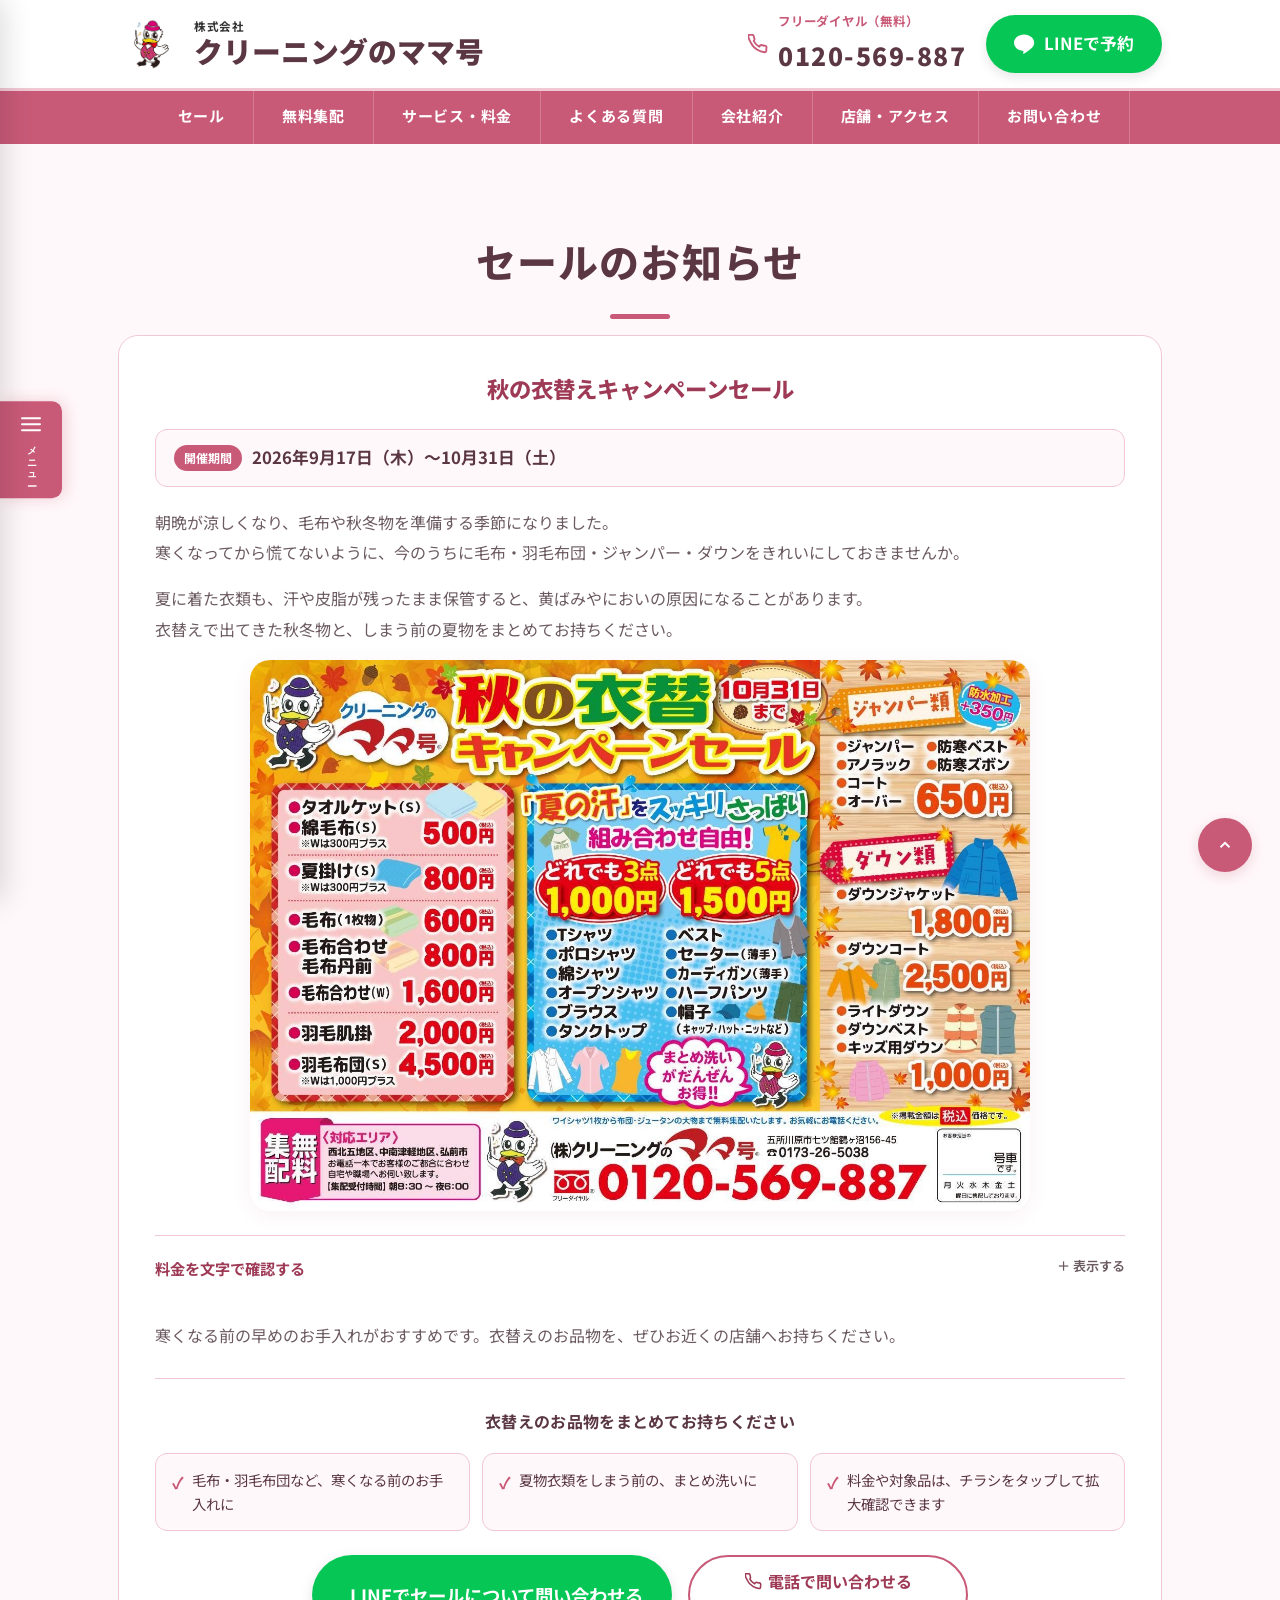
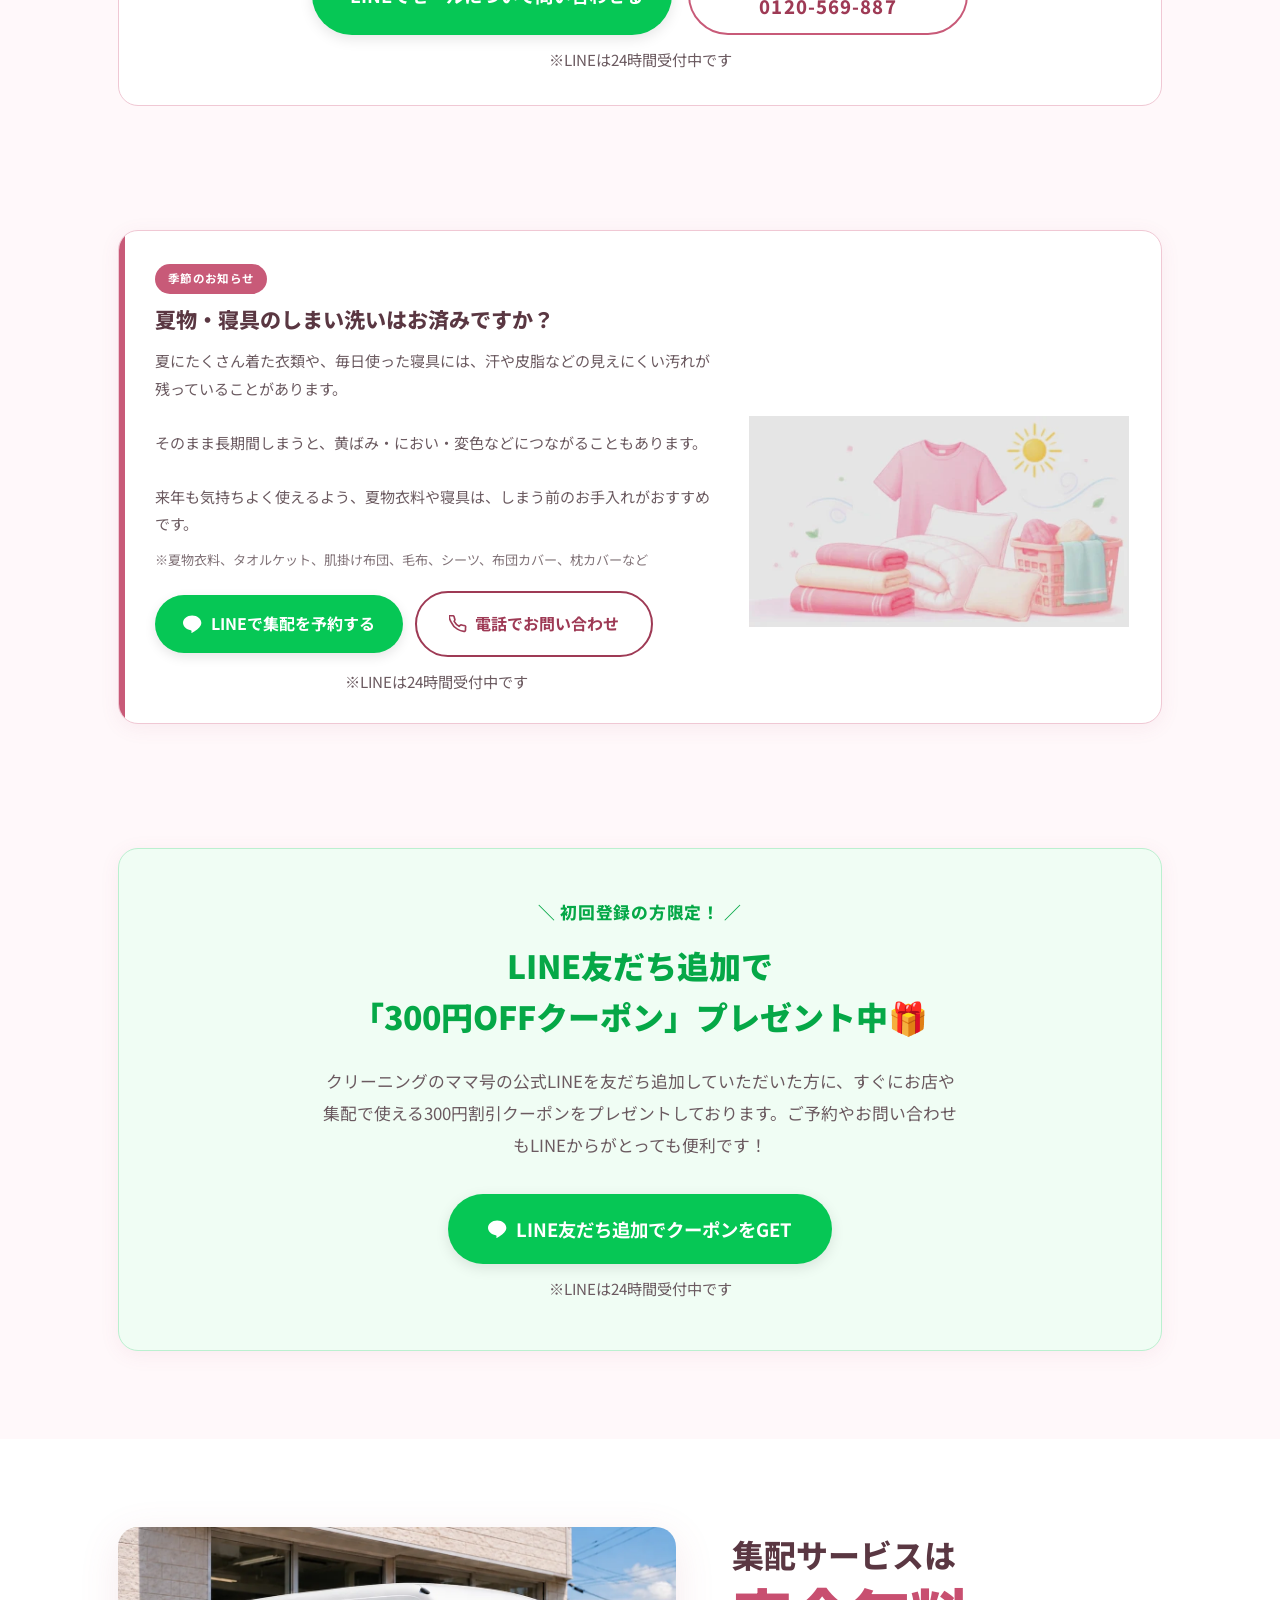
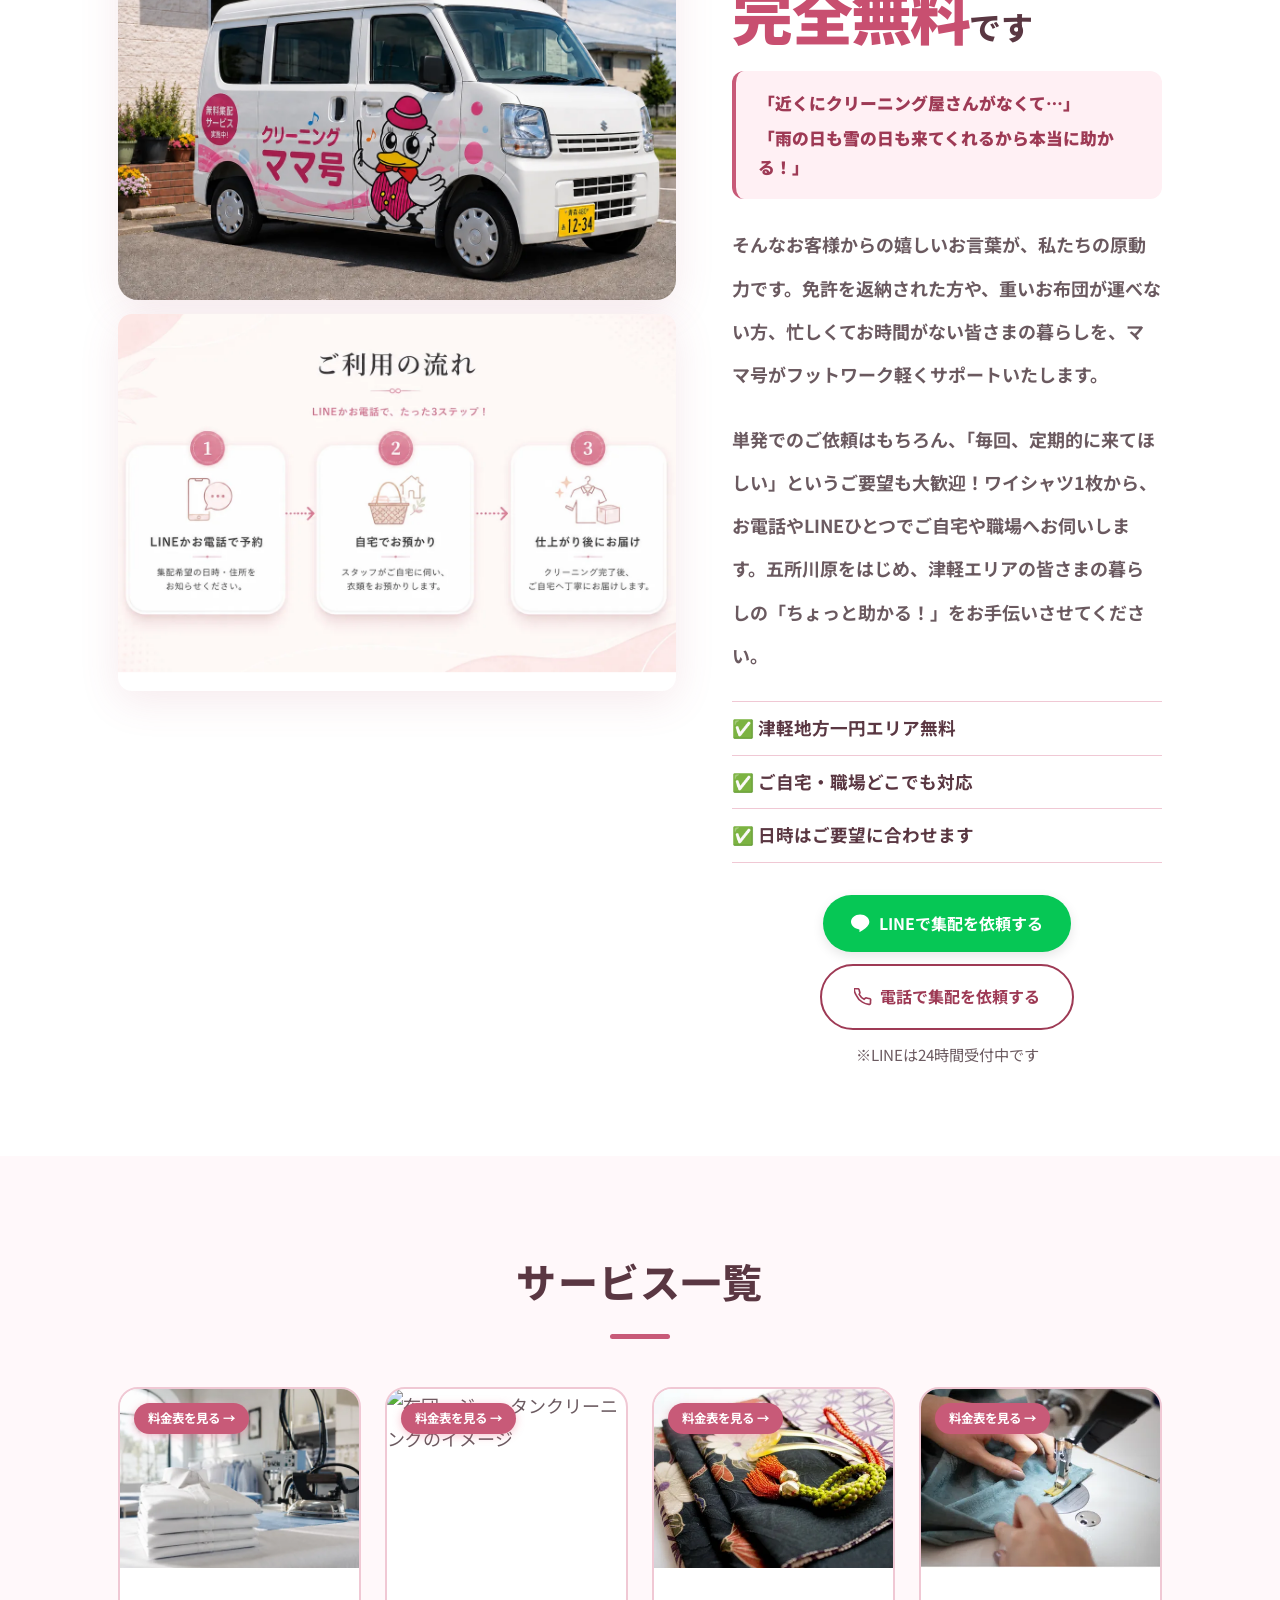
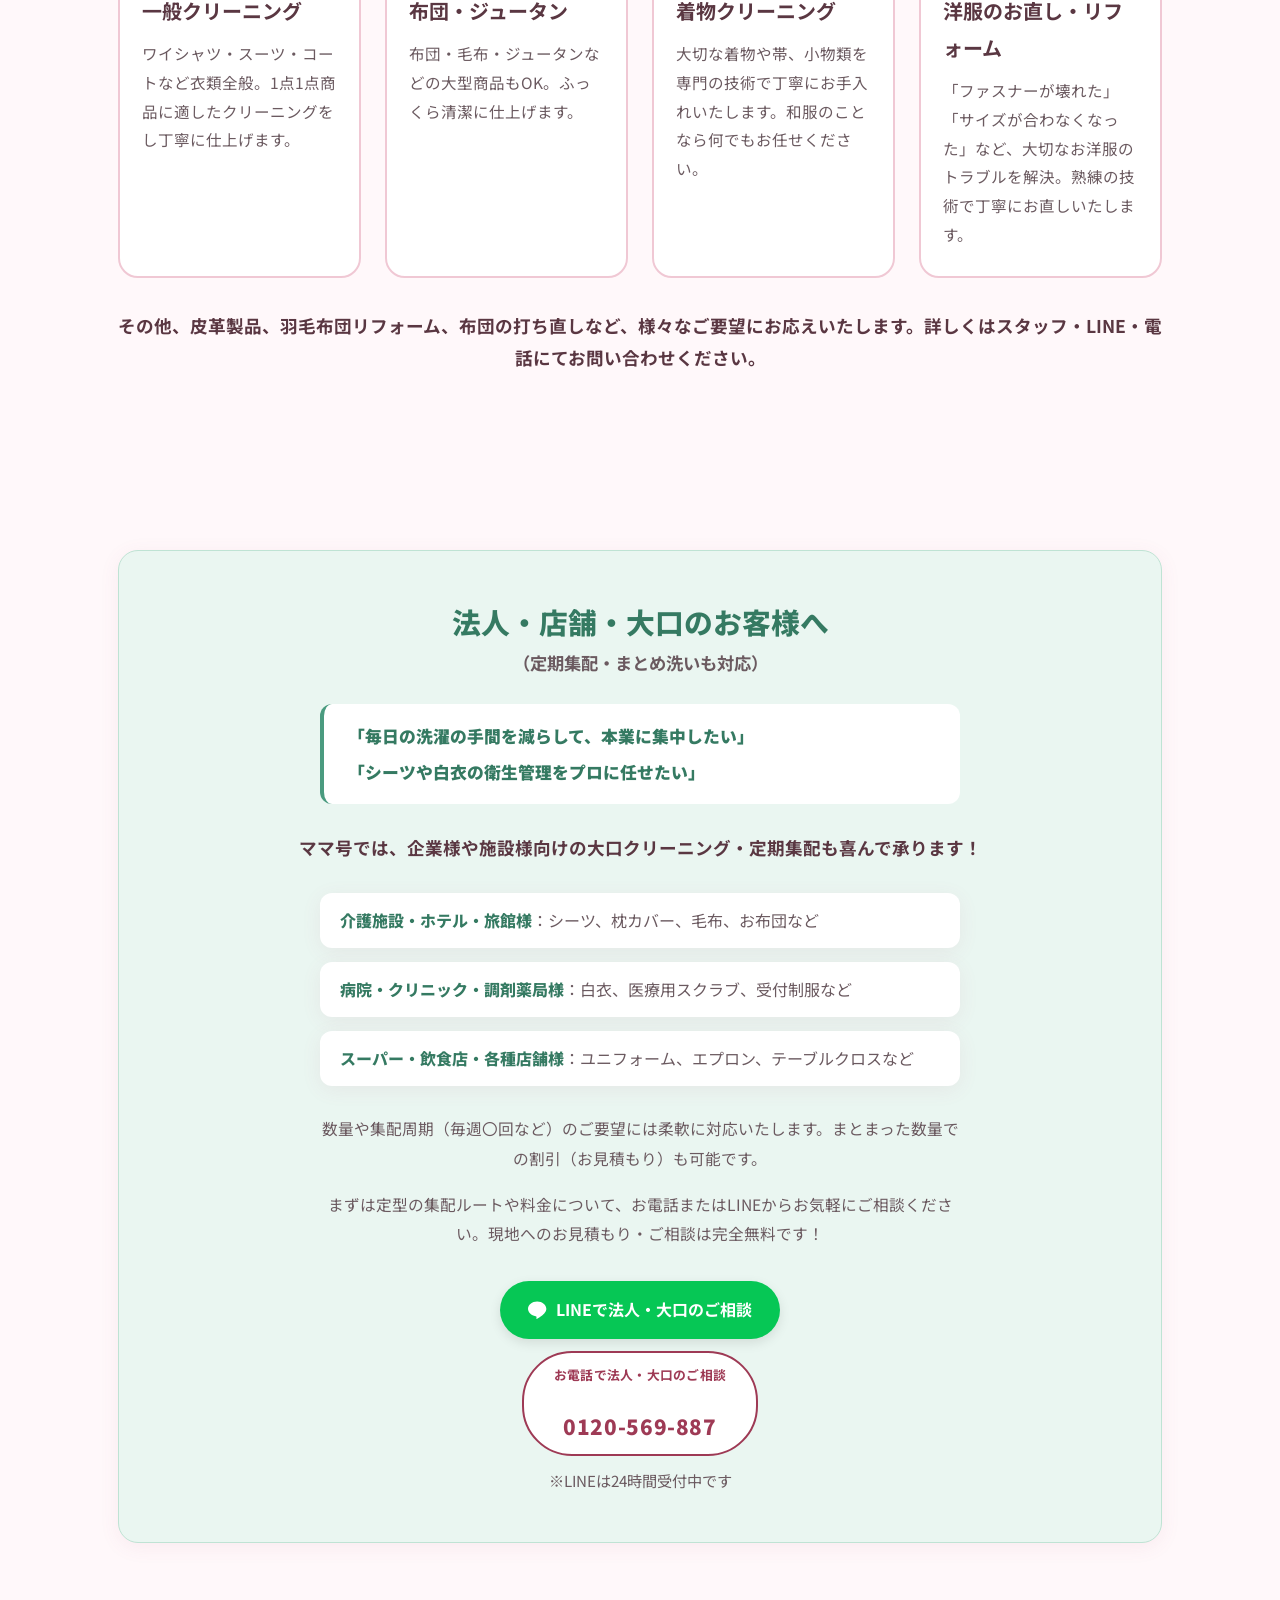
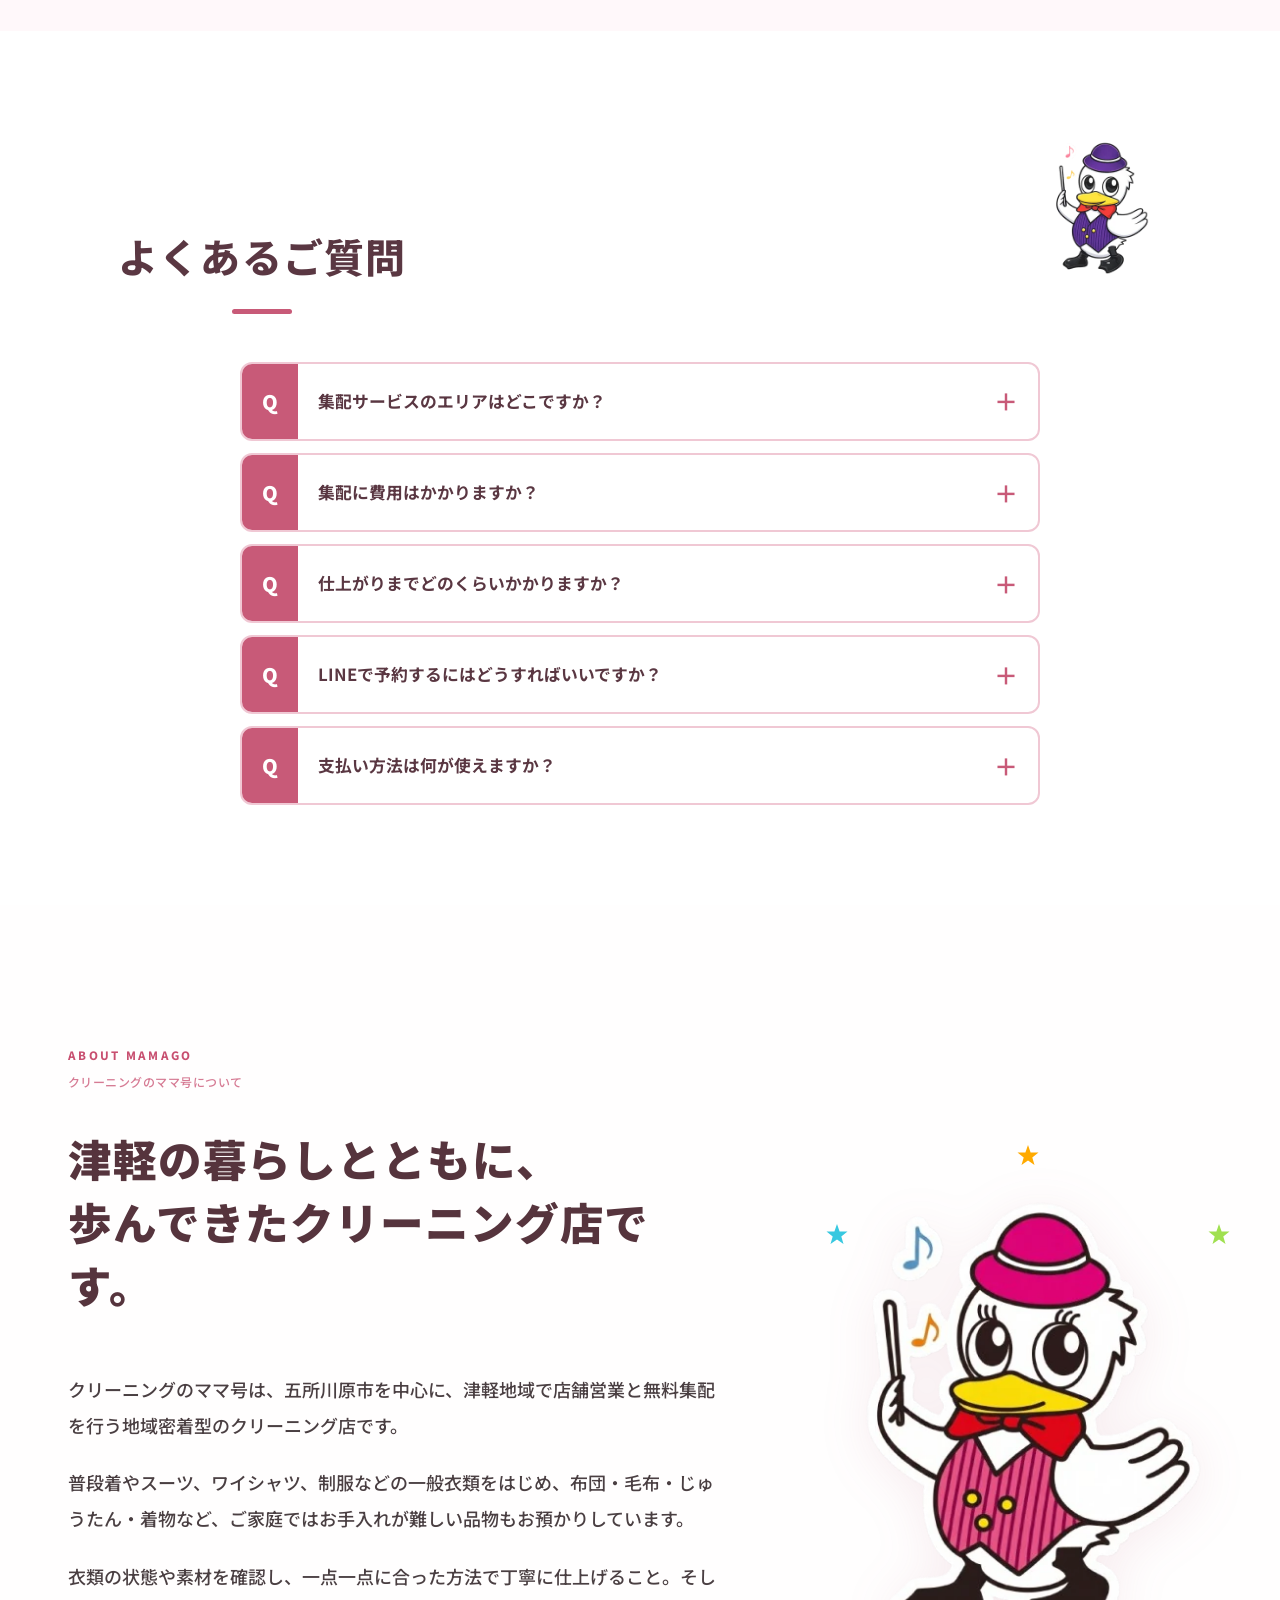
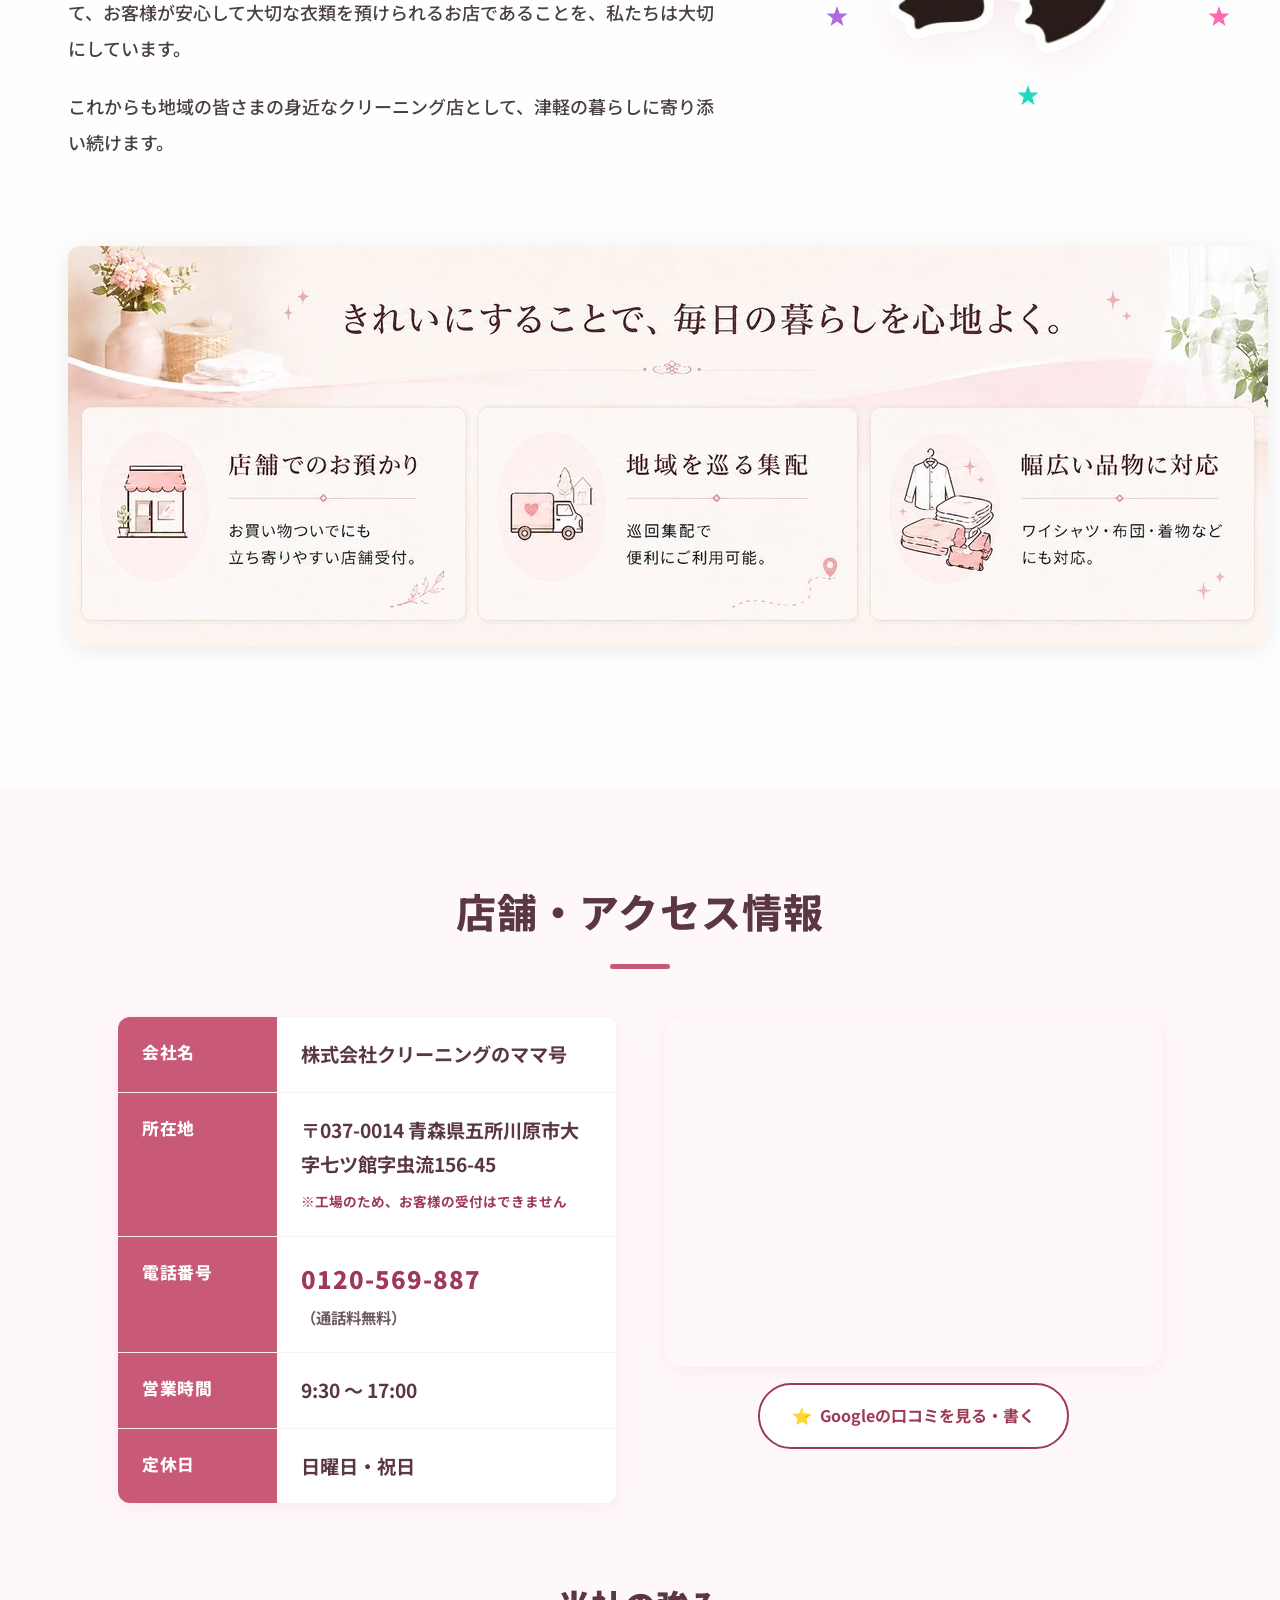
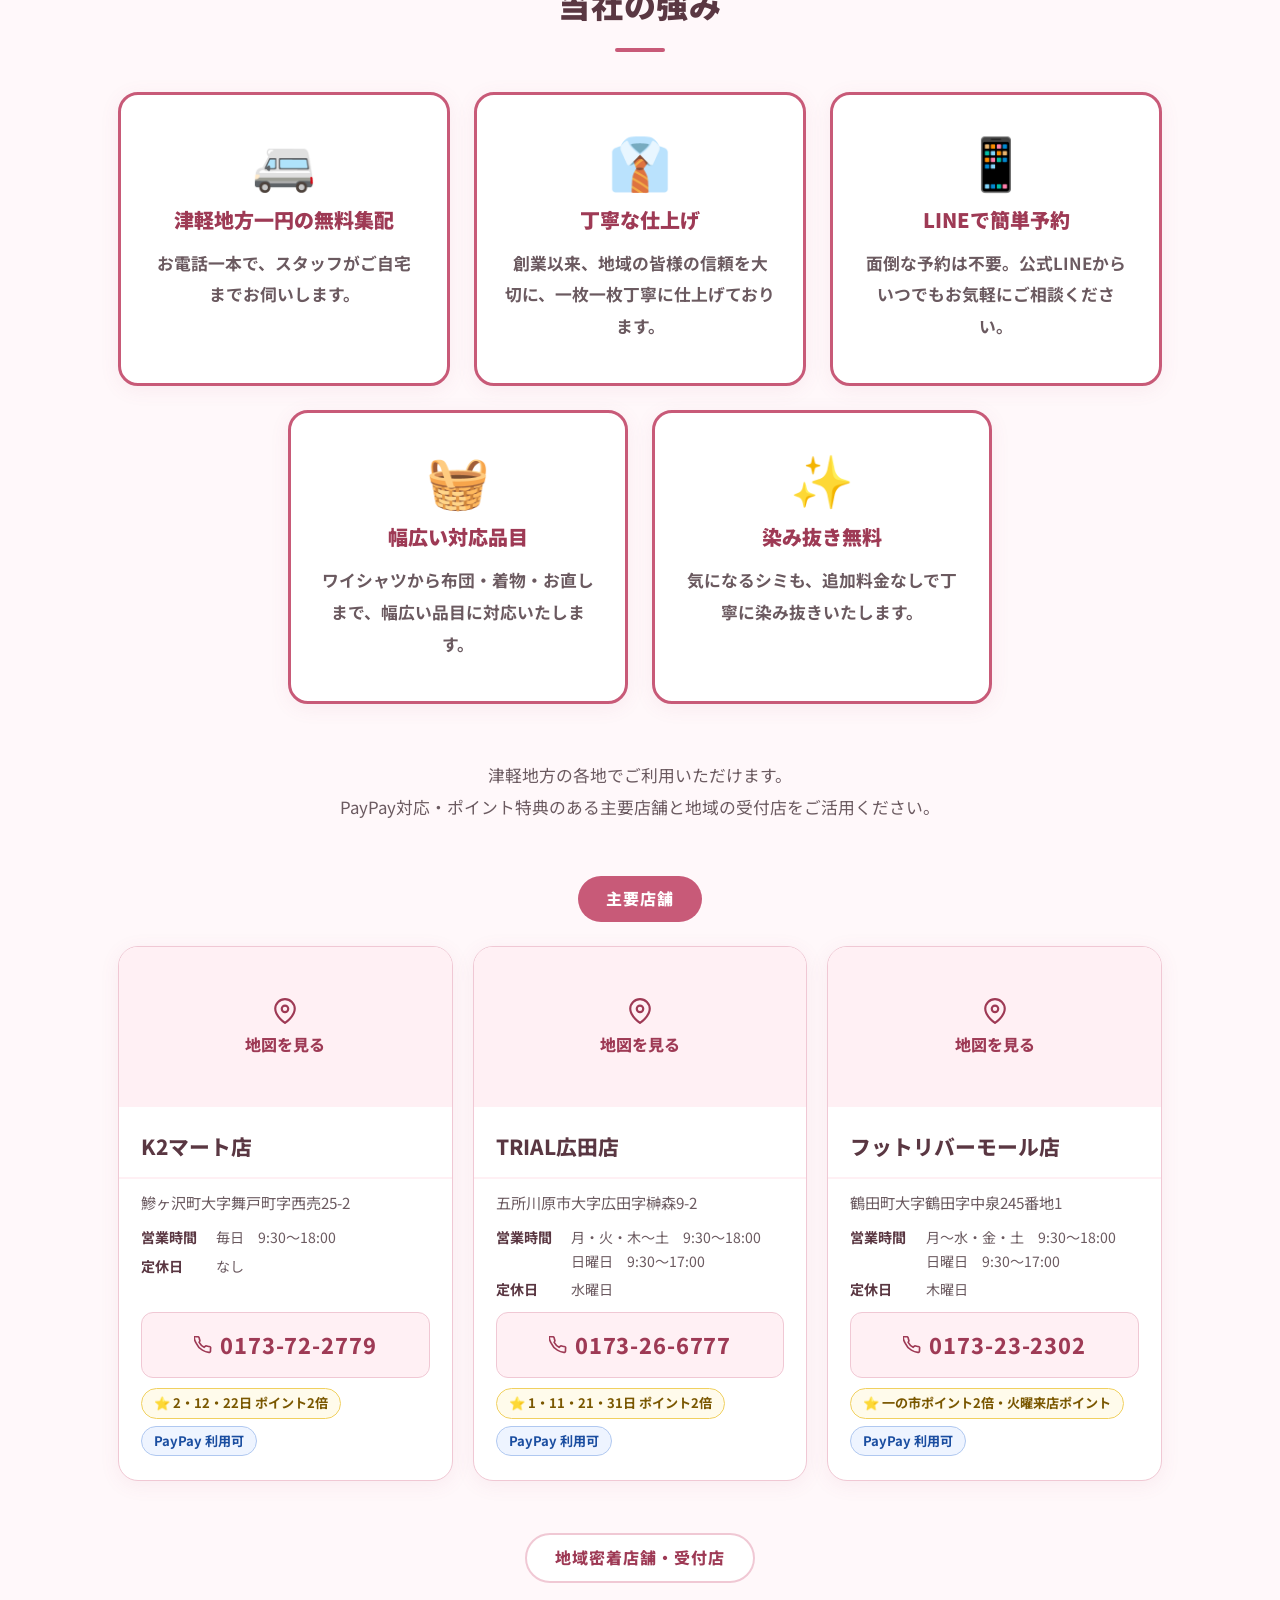
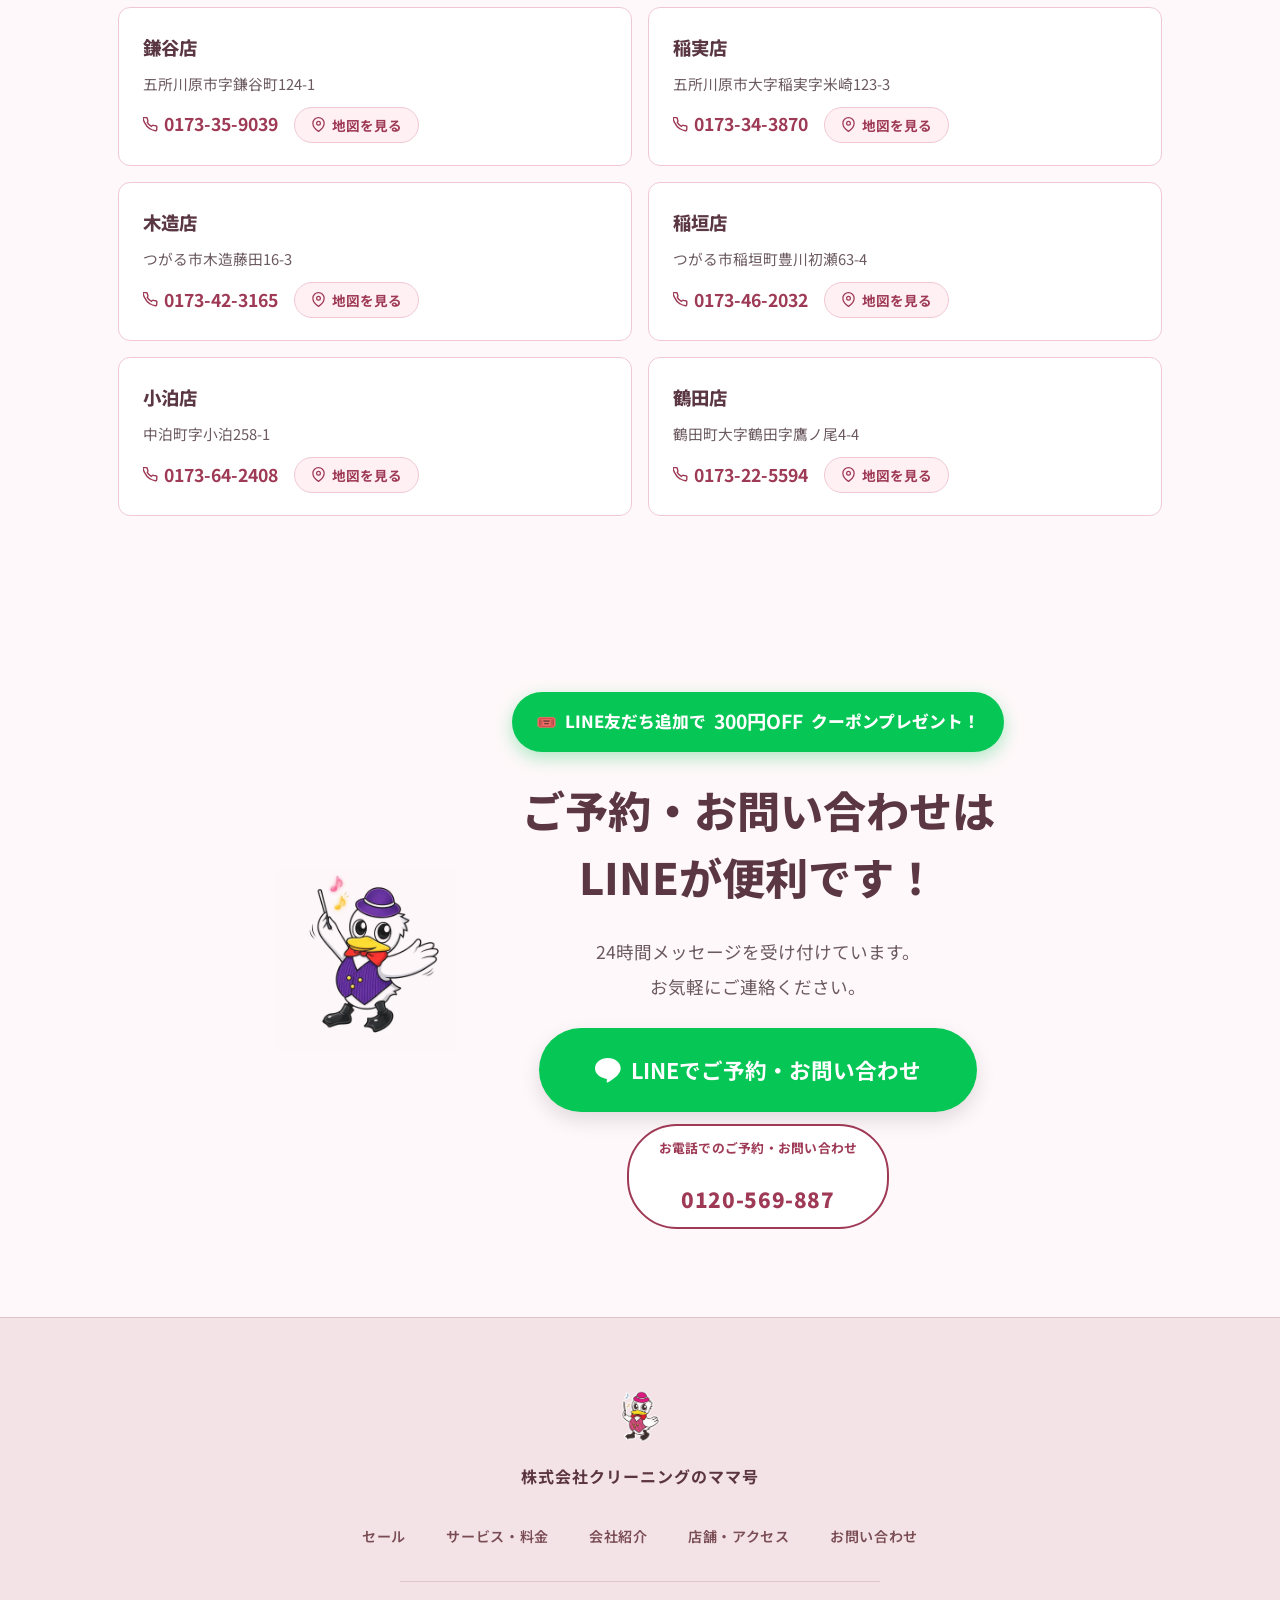
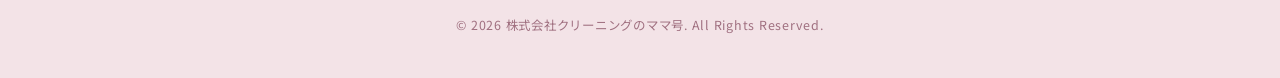
==== commit 4e93bc6b: "feat: improve local SEO for Goshogawara services Co-Authored-By: Claude Sonnet 5 <noreply@anthropic." ====
--- a/index.html
+++ b/index.html
@@ -13,7 +13,7 @@
 
   <meta charset="UTF-8">
   <meta name="viewport" content="width=device-width, initial-scale=1.0">
-  <title>株式会社クリーニングのママ号 | 五所川原市の無料集配クリーニング店（青森県津軽地方）</title>
+  <title>五所川原市のクリーニング・無料集配 | クリーニングのママ号</title>
   <meta name="description" content="五所川原市を中心に青森県津軽地方一円で無料集配を行うクリーニング専門店。ワイシャツ・スーツ・布団・着物・お直しまで幅広く対応。LINEで簡単予約。フリーダイヤル：0120-569-887">
   <meta name="google-site-verification" content="wwbQzfNXOcekkoENX7AIzvr7u8mo_f_KpFATT_LBIt4" />
   <link rel="canonical" href="https://cleaning-mamago.com/">
@@ -28,14 +28,14 @@
   <meta property="og:type"        content="website">
   <meta property="og:locale"      content="ja_JP">
   <meta property="og:site_name"   content="株式会社クリーニングのママ号">
-  <meta property="og:title"       content="クリーニングのママ号 | 五所川原市の無料集配クリーニング店">
+  <meta property="og:title"       content="五所川原市のクリーニング・無料集配 | クリーニングのママ号">
   <meta property="og:description" content="五所川原市を中心に青森県津軽地方一円で無料集配を行うクリーニング専門店。ワイシャツ・スーツ・布団・着物・お直しまで幅広く対応。LINEで簡単予約。">
   <meta property="og:url"         content="https://cleaning-mamago.com/">
   <meta property="og:image"       content="https://cleaning-mamago.com/feature-banner.jpg">
 
   <!-- Twitter Card -->
   <meta name="twitter:card"        content="summary_large_image">
-  <meta name="twitter:title"       content="クリーニングのママ号 | 五所川原市の無料集配クリーニング店">
+  <meta name="twitter:title"       content="五所川原市のクリーニング・無料集配 | クリーニングのママ号">
   <meta name="twitter:description" content="五所川原市を中心に青森県津軽地方一円で無料集配を行うクリーニング専門店。LINEで簡単予約。">
   <meta name="twitter:image"       content="https://cleaning-mamago.com/feature-banner.jpg">
 
@@ -132,7 +132,7 @@
 </head>
 <body>
 
-  <h1 class="sr-only">株式会社クリーニングのママ号｜五所川原市の無料集配クリーニング専門店（青森県津軽地方）</h1>
+  <h1 class="sr-only">五所川原市のクリーニングならクリーニングのママ号｜無料集配対応</h1>
 
   <!-- ヘッダー -->
   <header class="header" id="top">
@@ -511,8 +511,8 @@
 
       <!-- ③ 会社紹介文 -->
       <div class="about-v2__body">
-        <p>クリーニングのママ号は、五所川原市を中心に、津軽地域で店舗営業と巡回集配を行う地域密着型のクリーニング店です。</p>
-        <p>普段着やスーツ、ワイシャツをはじめ、布団・毛布・じゅうたん・着物など、ご家庭ではお手入れが難しい品物もお預かりしています。</p>
+        <p>クリーニングのママ号は、五所川原市を中心に、津軽地域で店舗営業と無料集配を行う地域密着型のクリーニング店です。</p>
+        <p>普段着やスーツ、ワイシャツ、制服などの一般衣類をはじめ、布団・毛布・じゅうたん・着物など、ご家庭ではお手入れが難しい品物もお預かりしています。</p>
         <p>衣類の状態や素材を確認し、一点一点に合った方法で丁寧に仕上げること。そして、お客様が安心して大切な衣類を預けられるお店であることを、私たちは大切にしています。</p>
         <p>これからも地域の皆さまの身近なクリーニング店として、津軽の暮らしに寄り添い続けます。</p>
       </div>
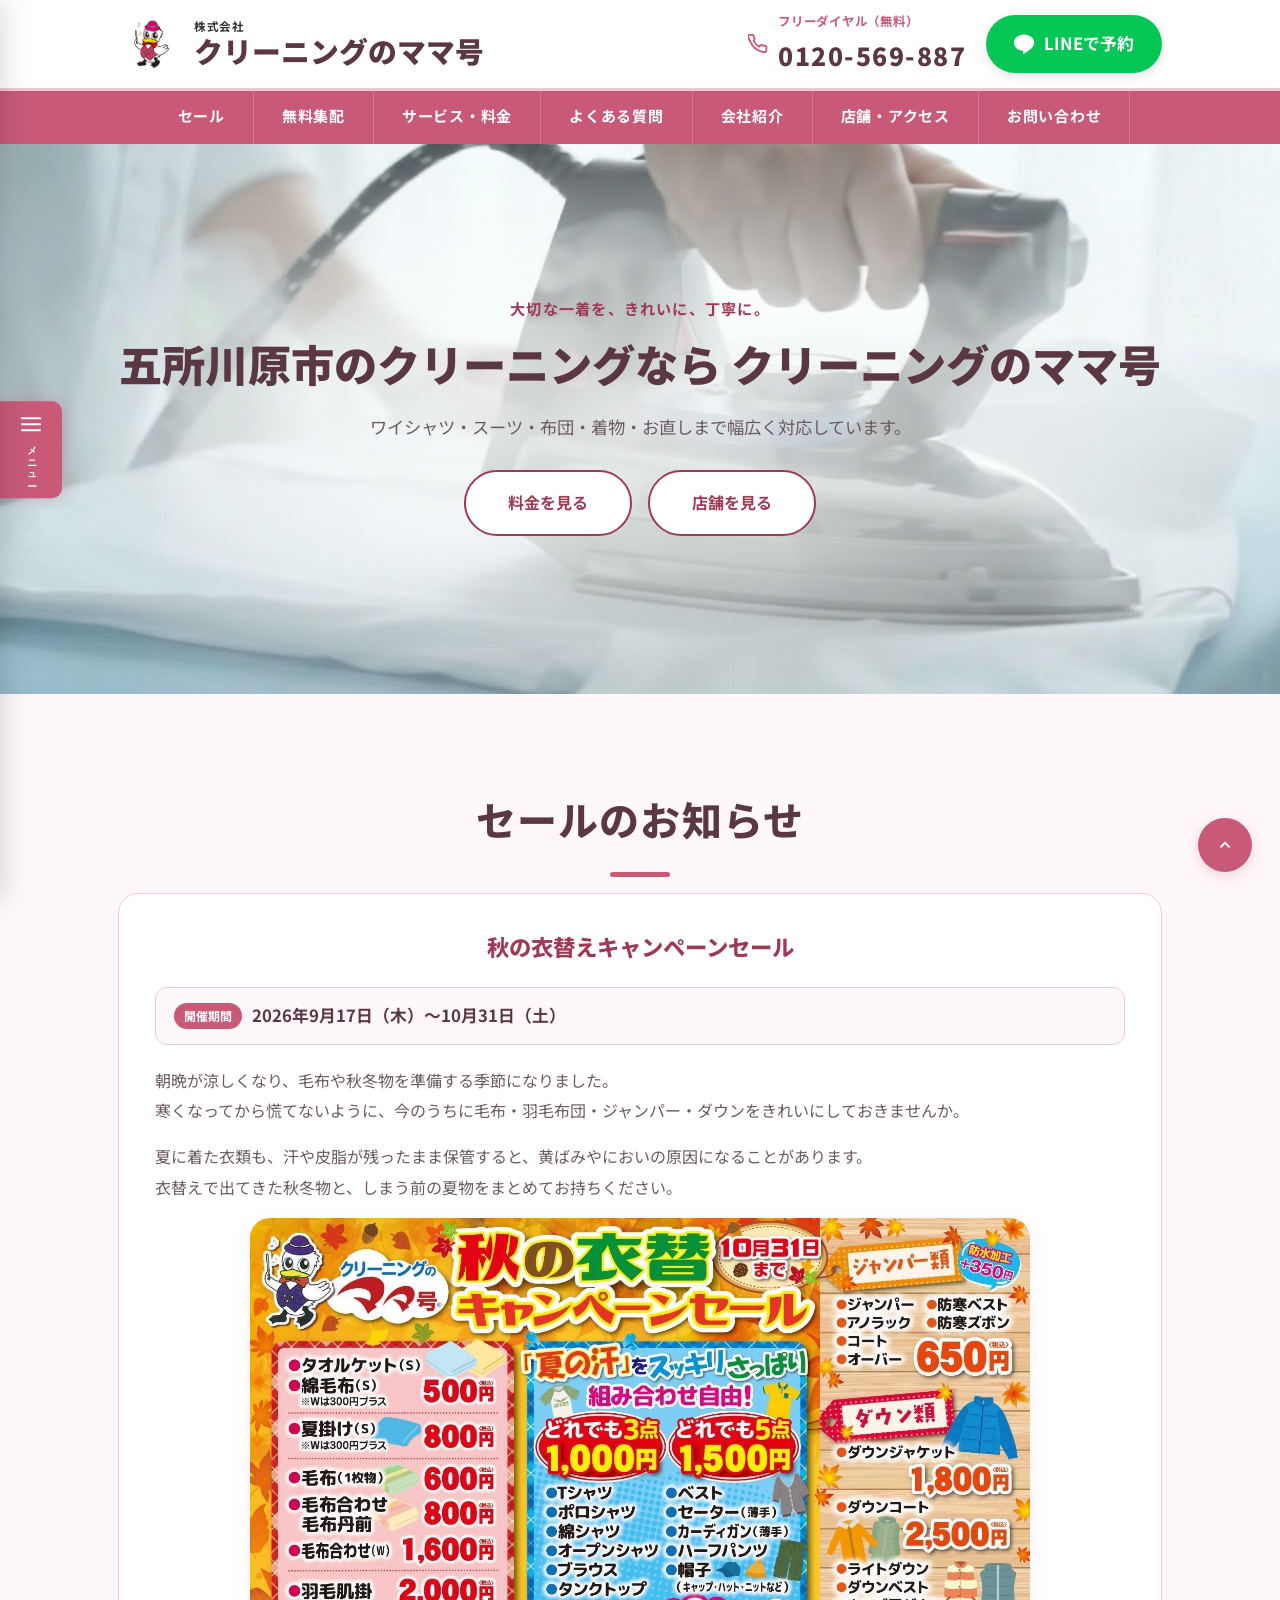
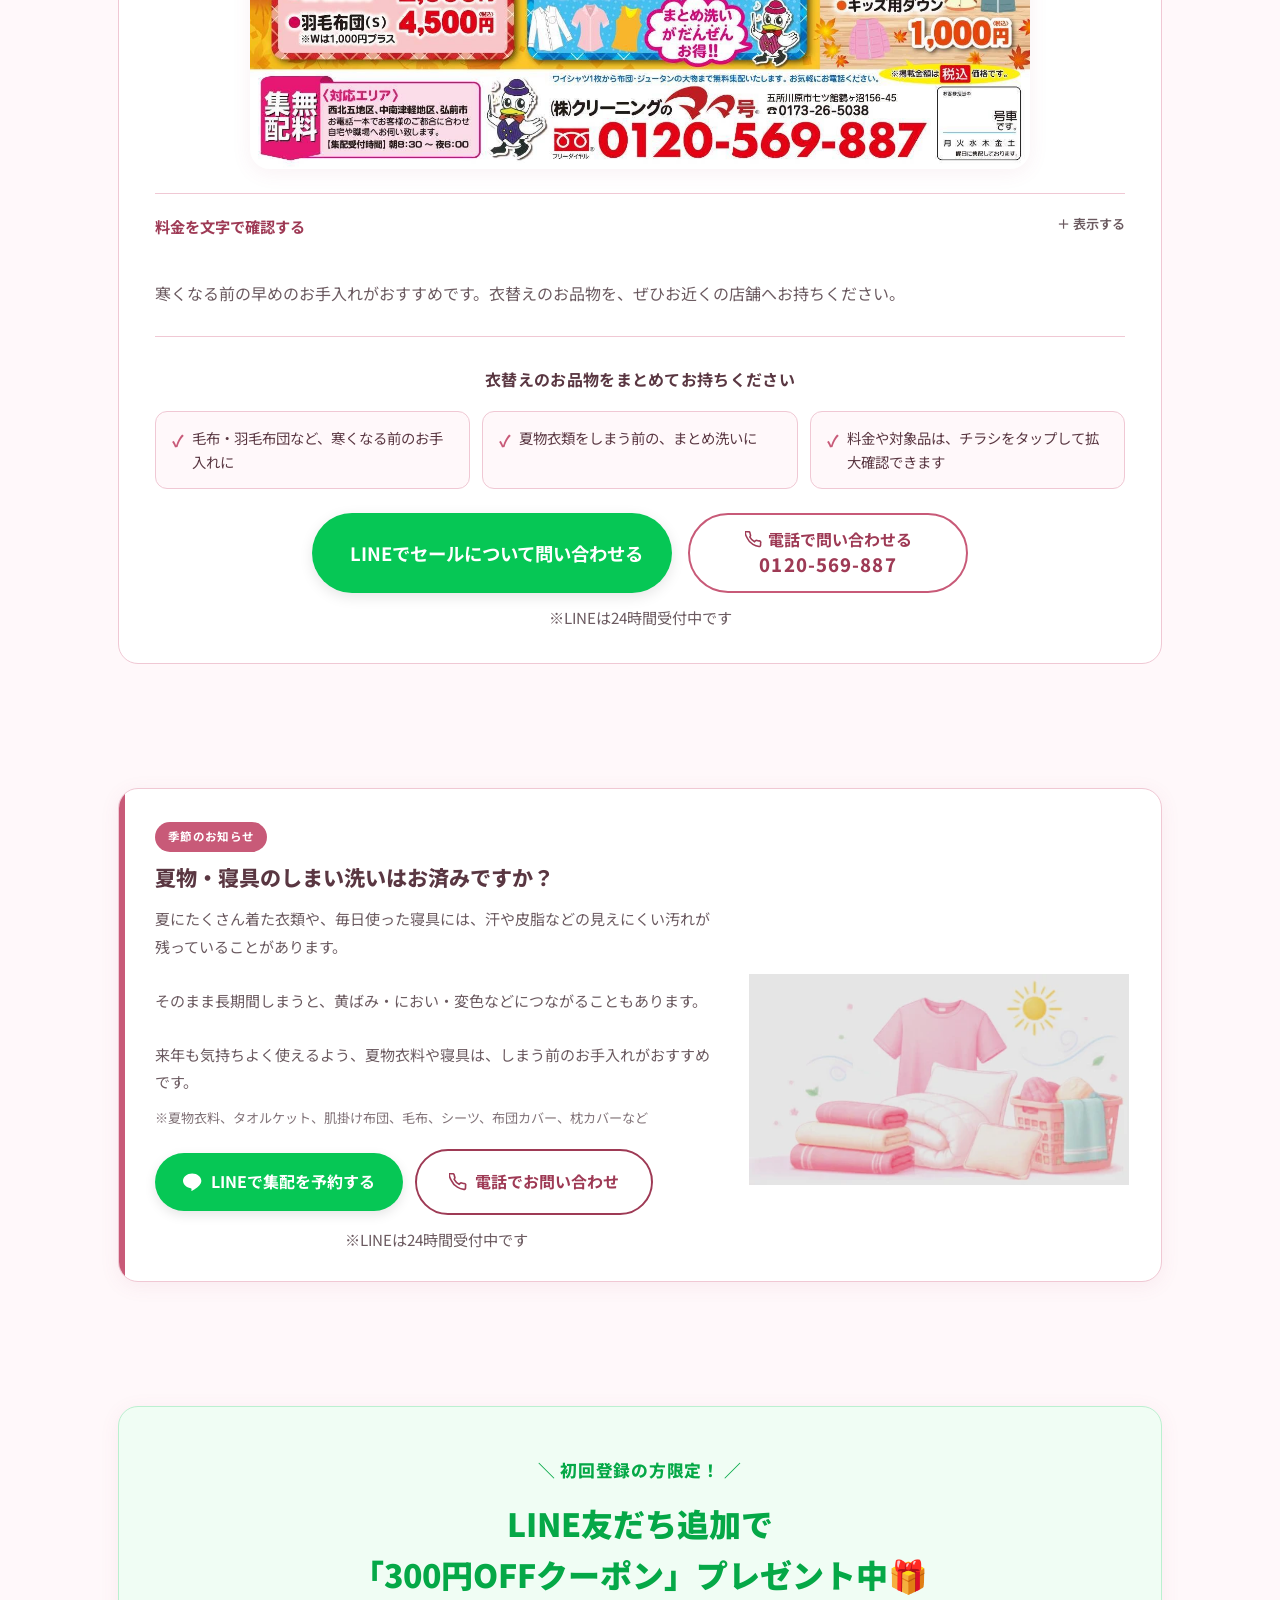
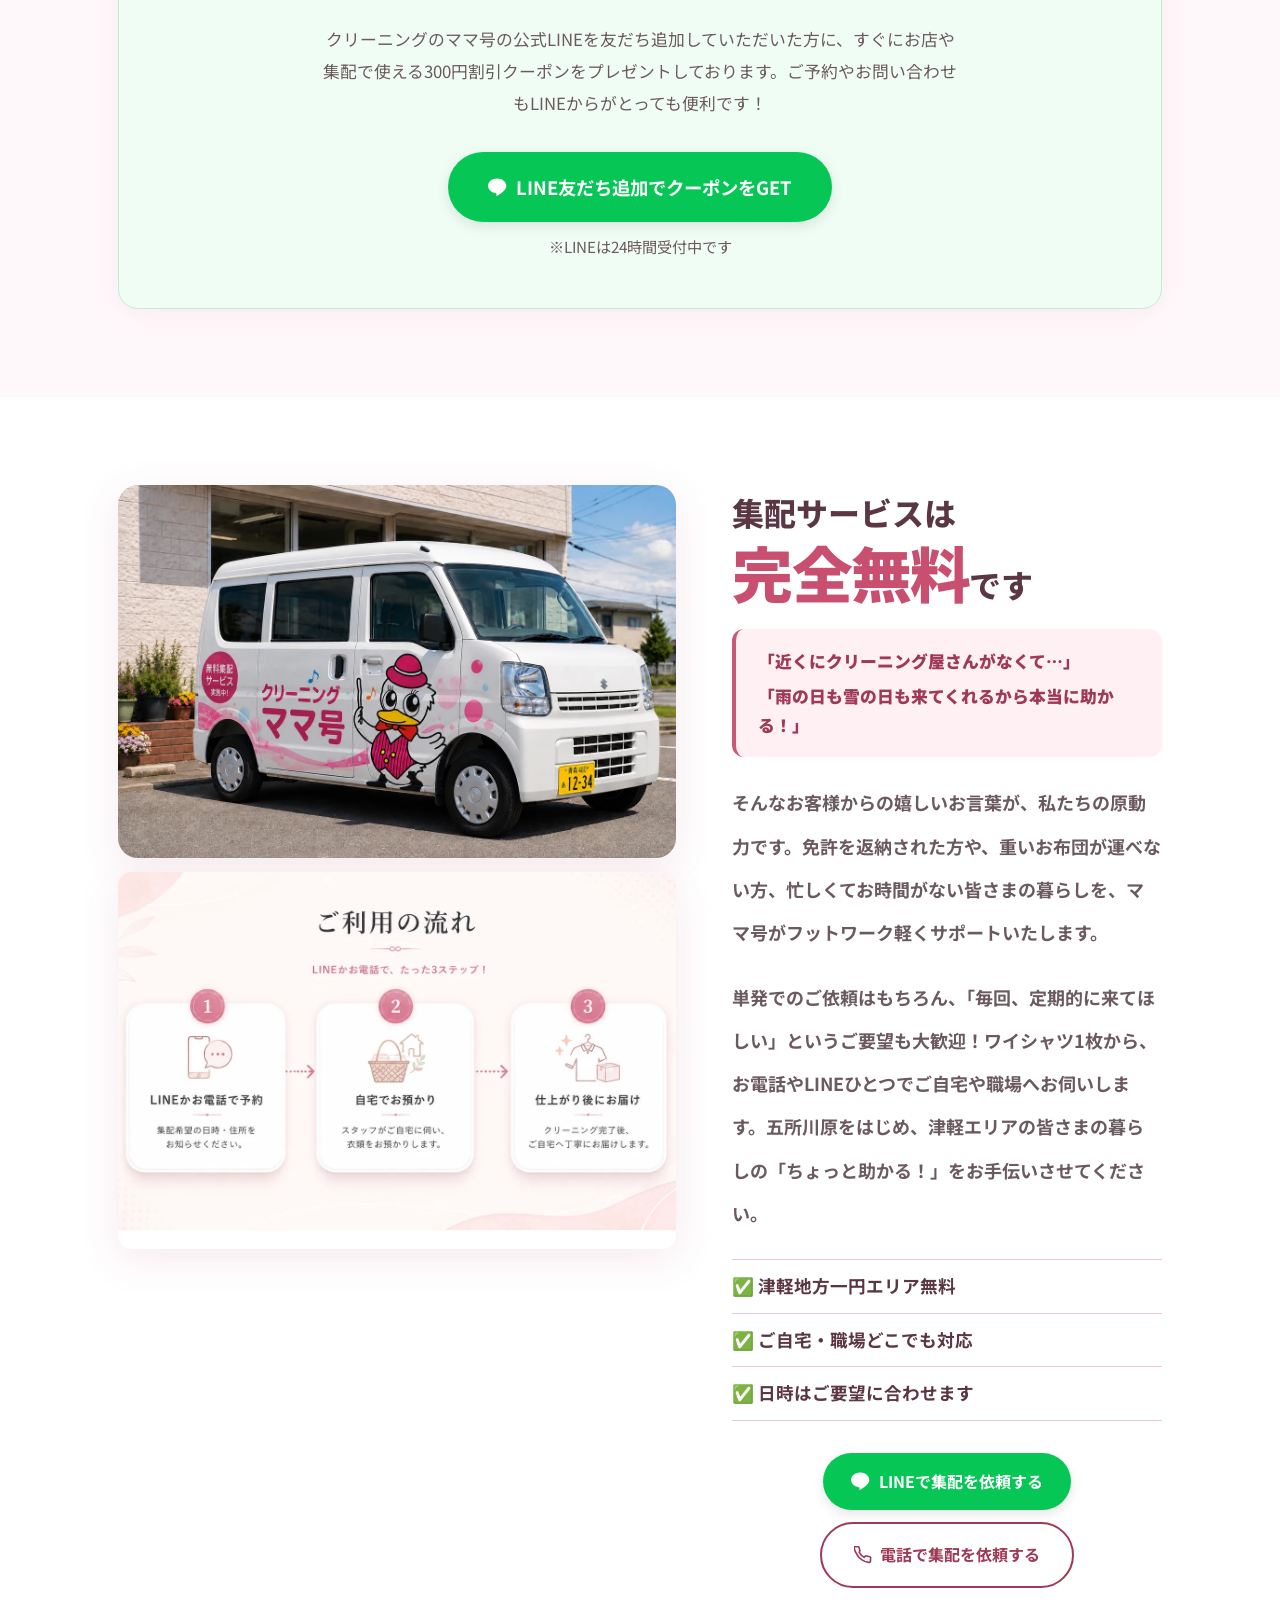
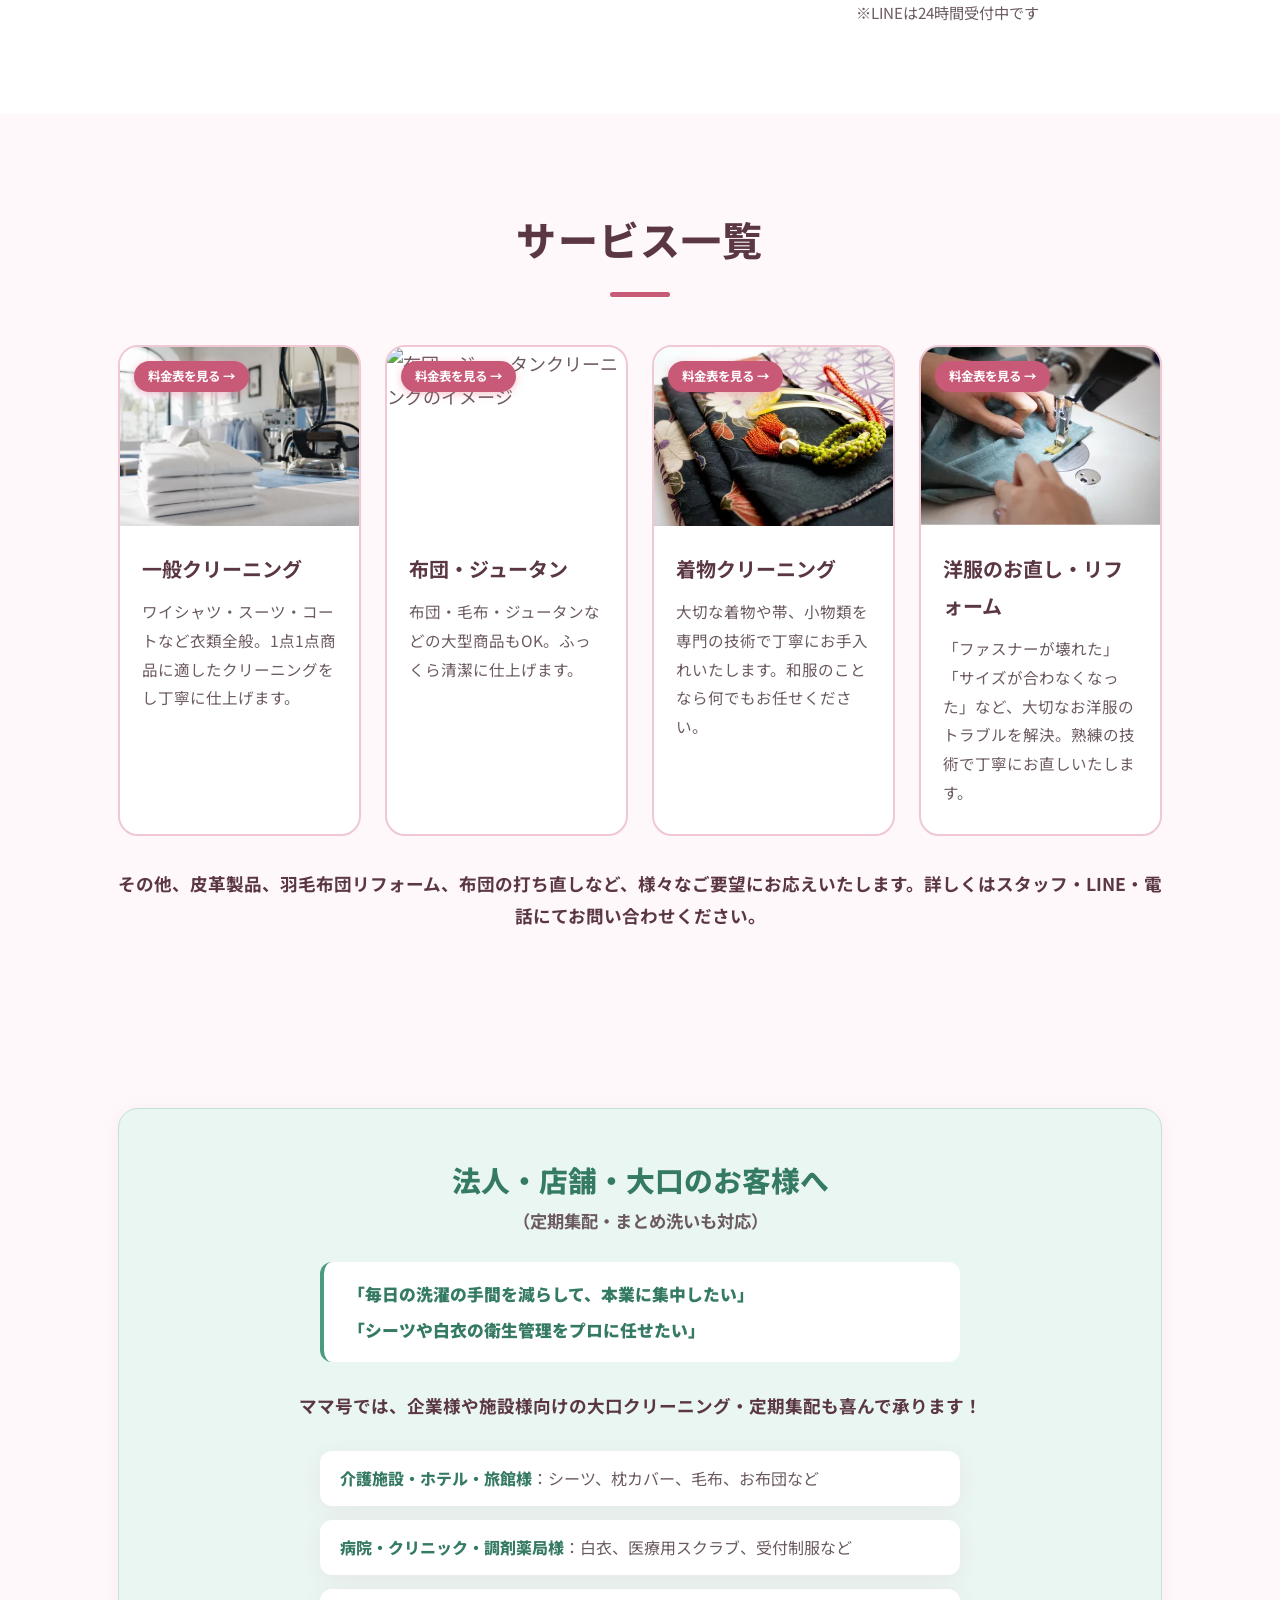
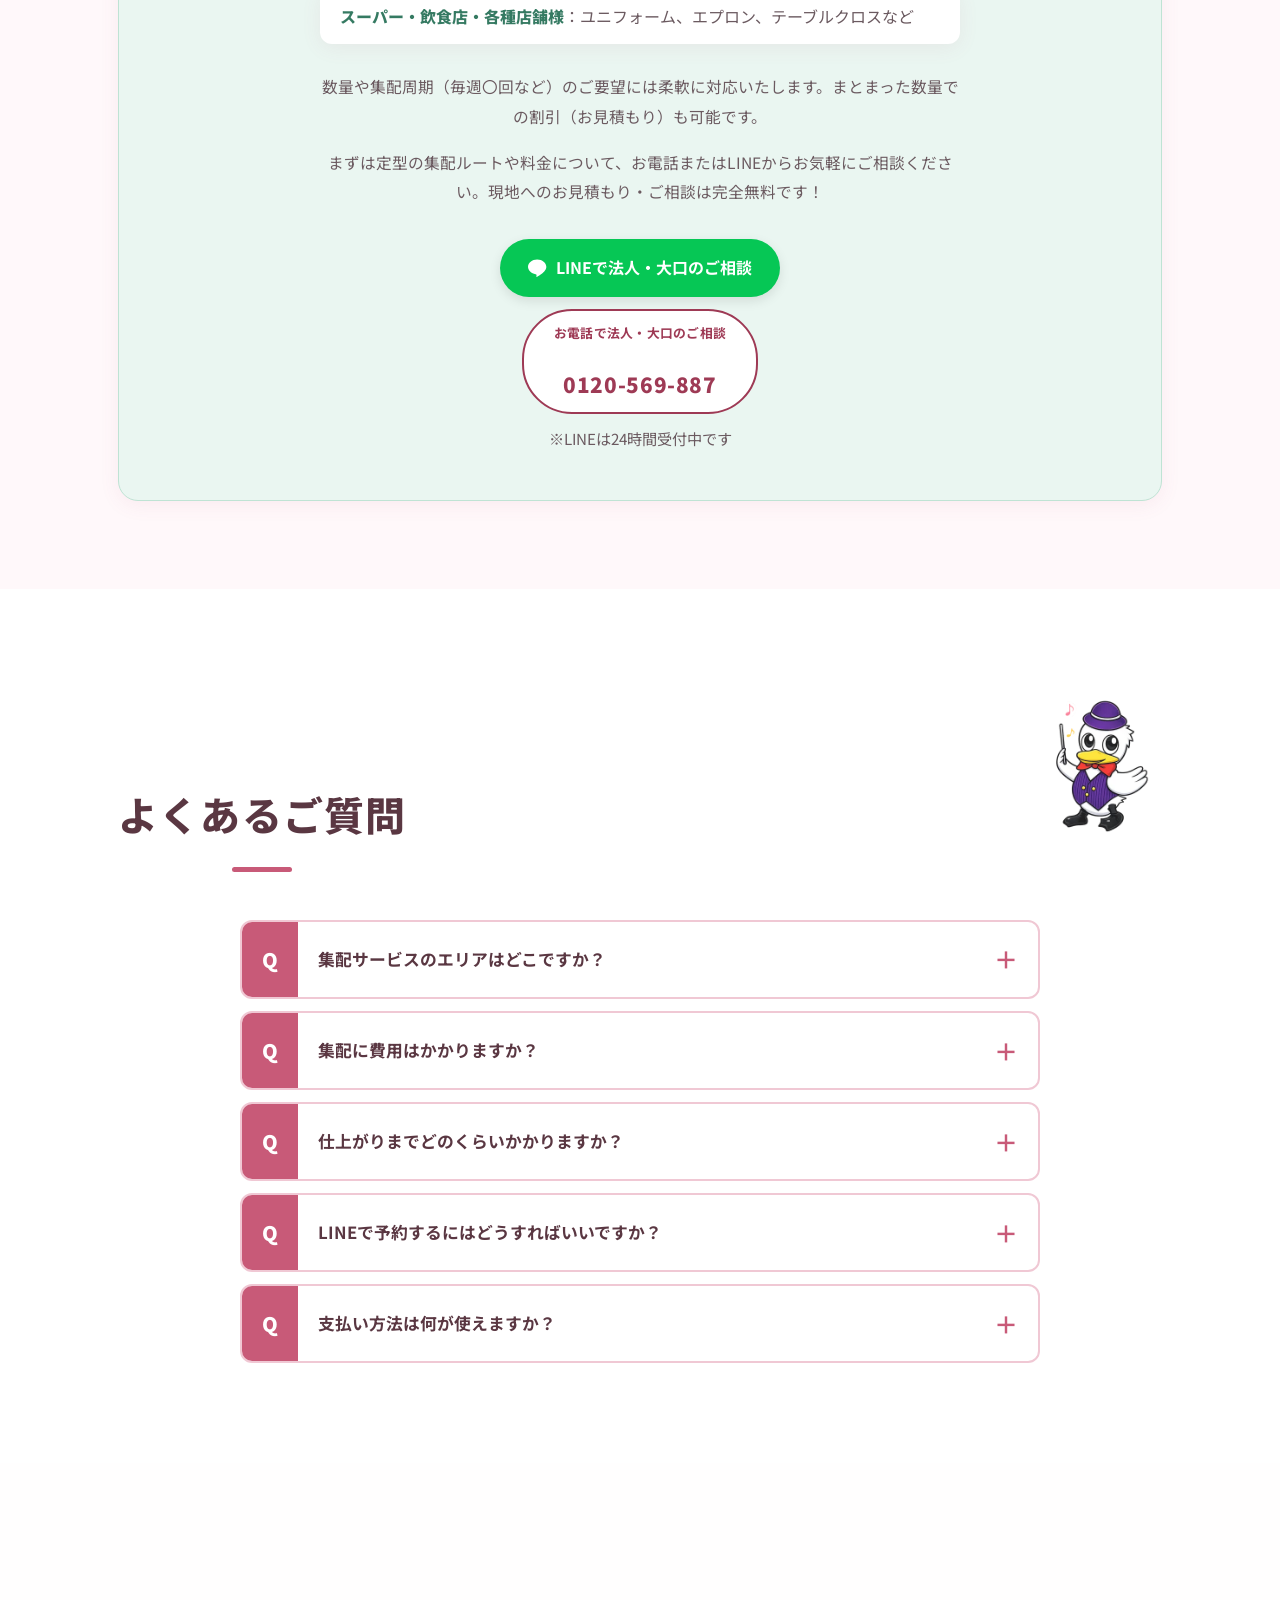
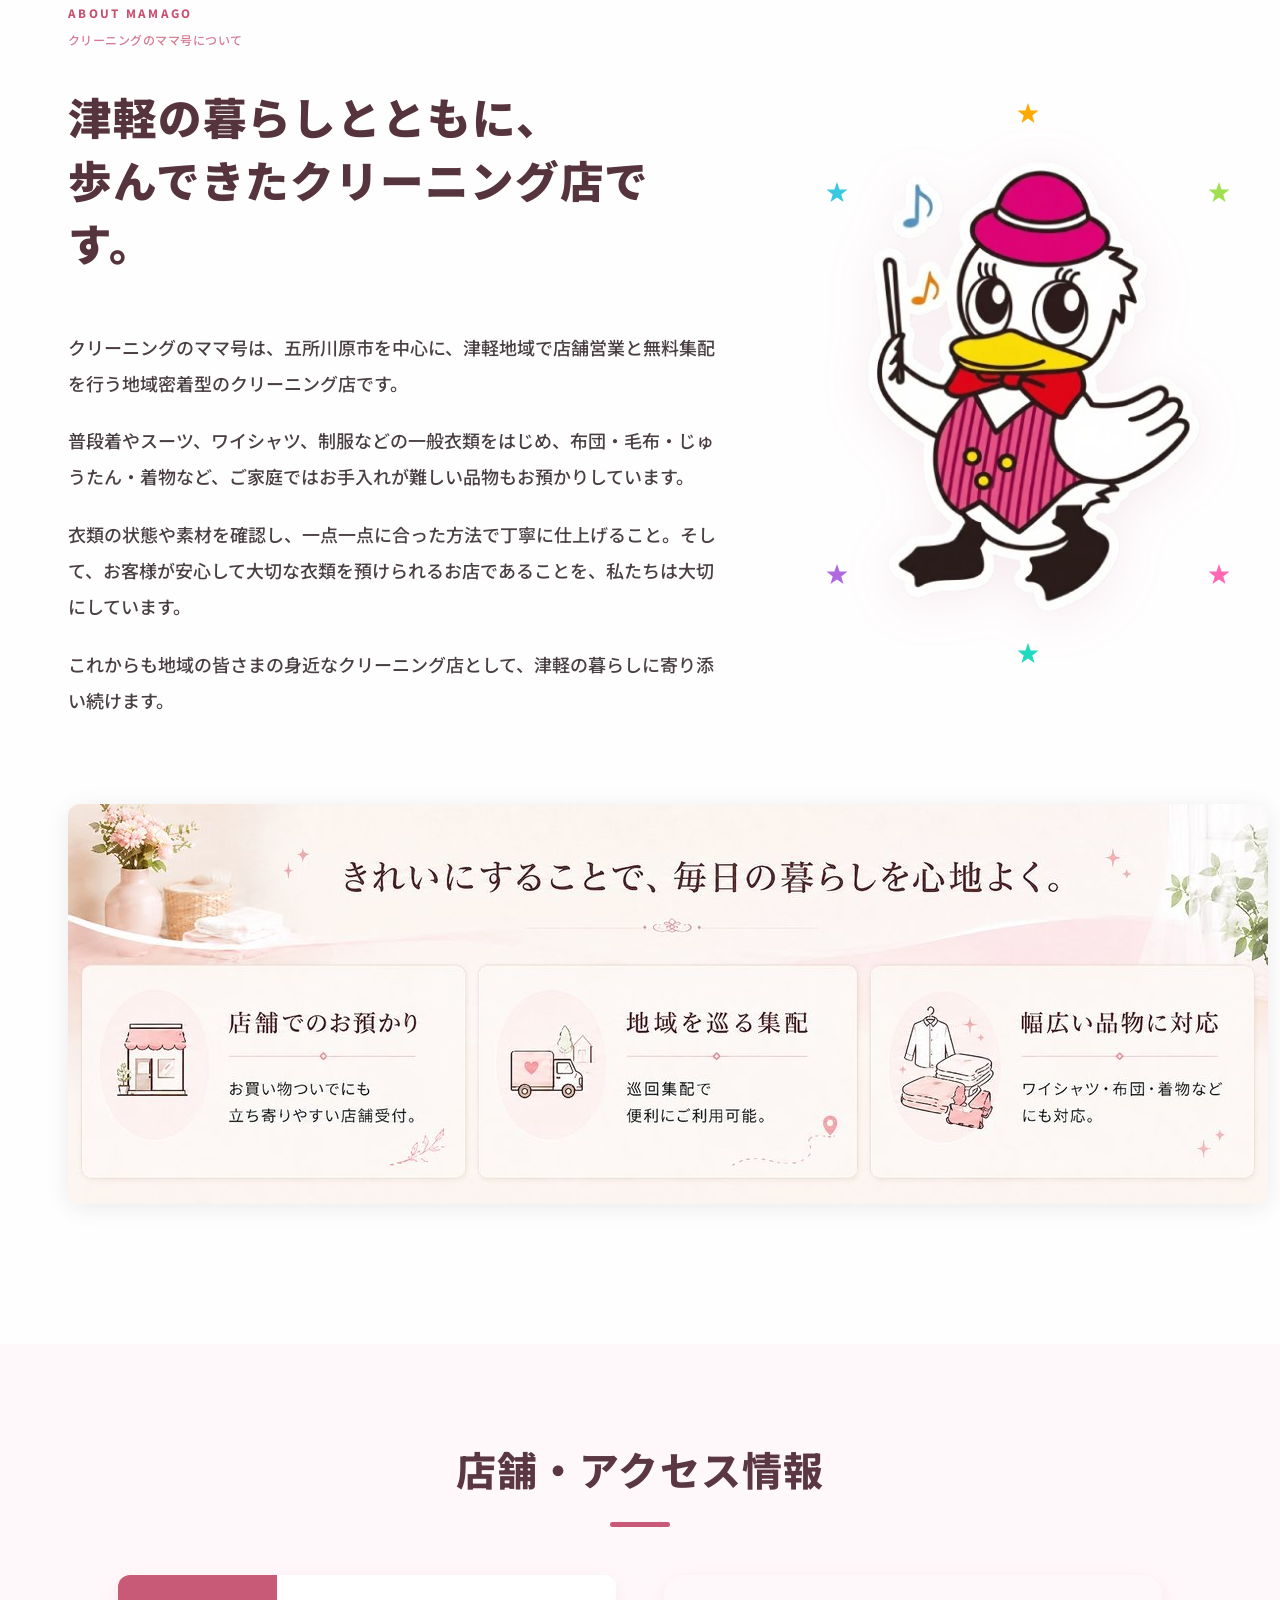
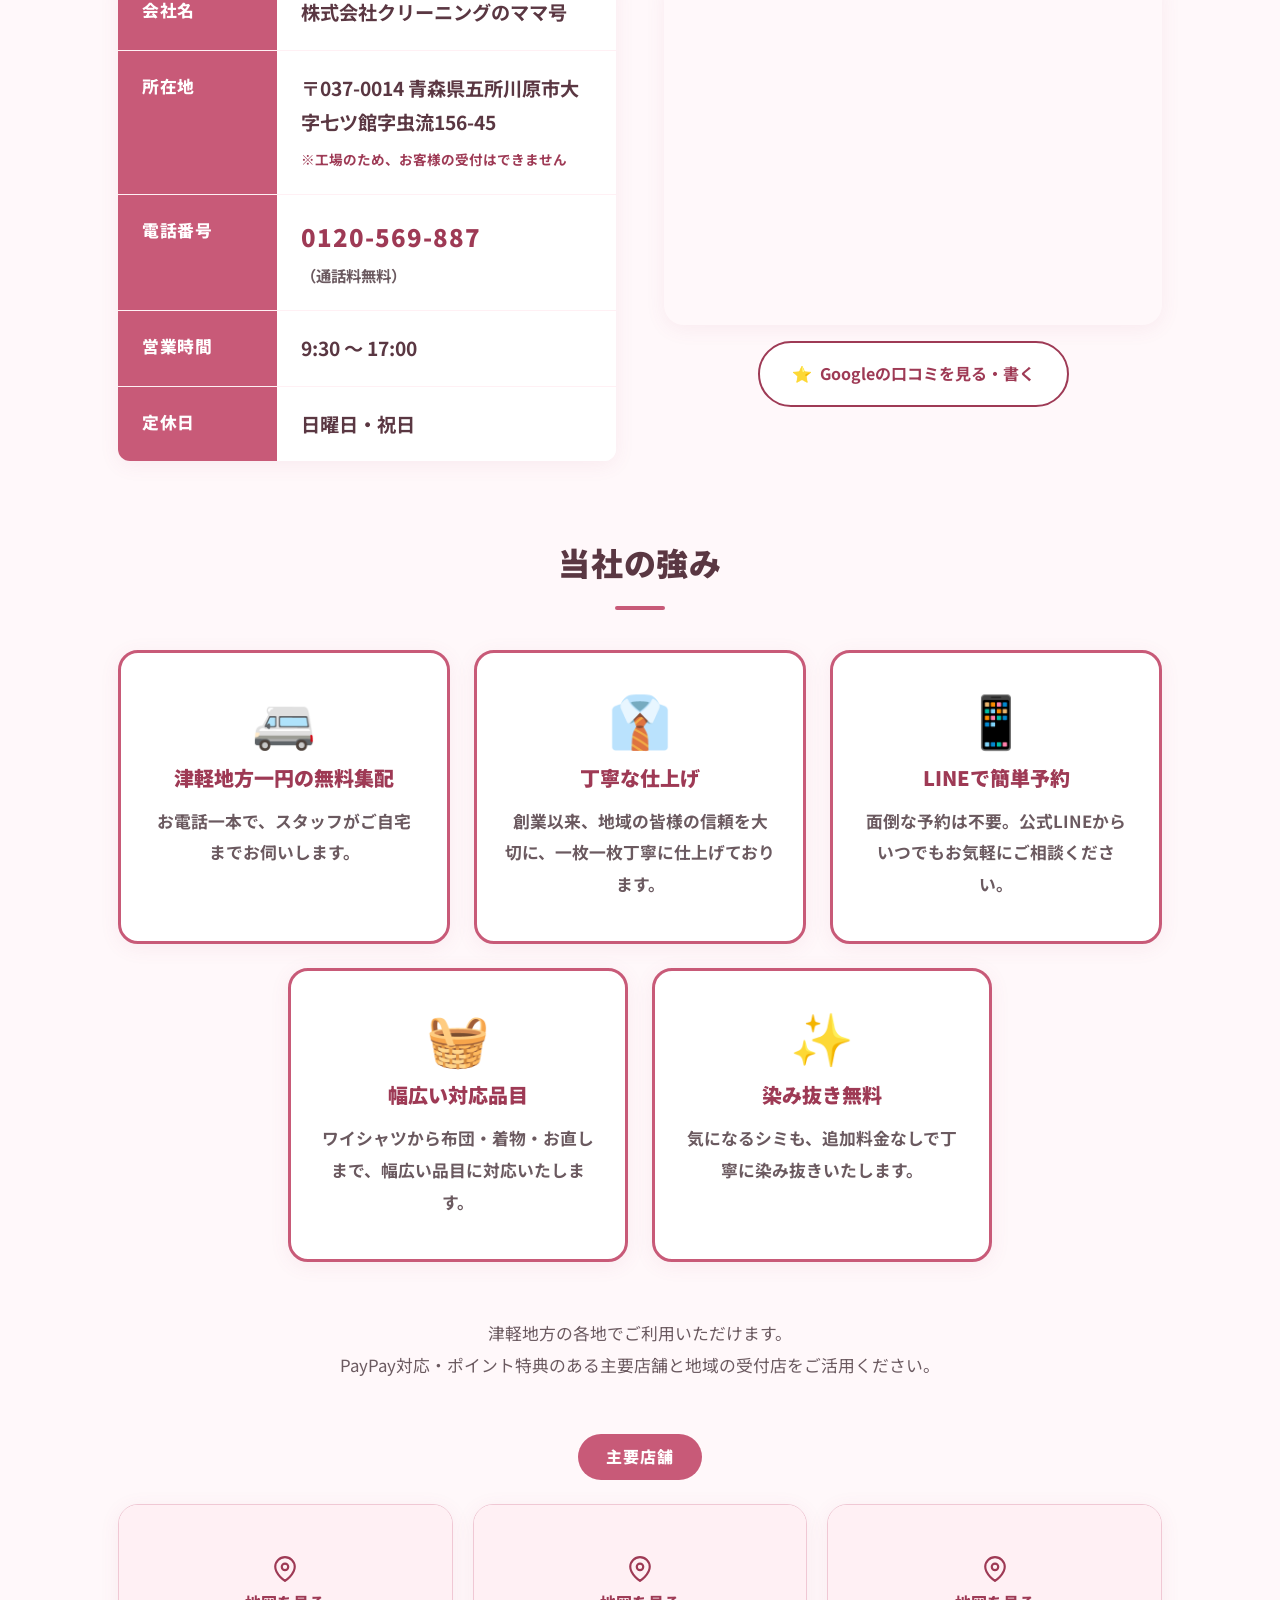
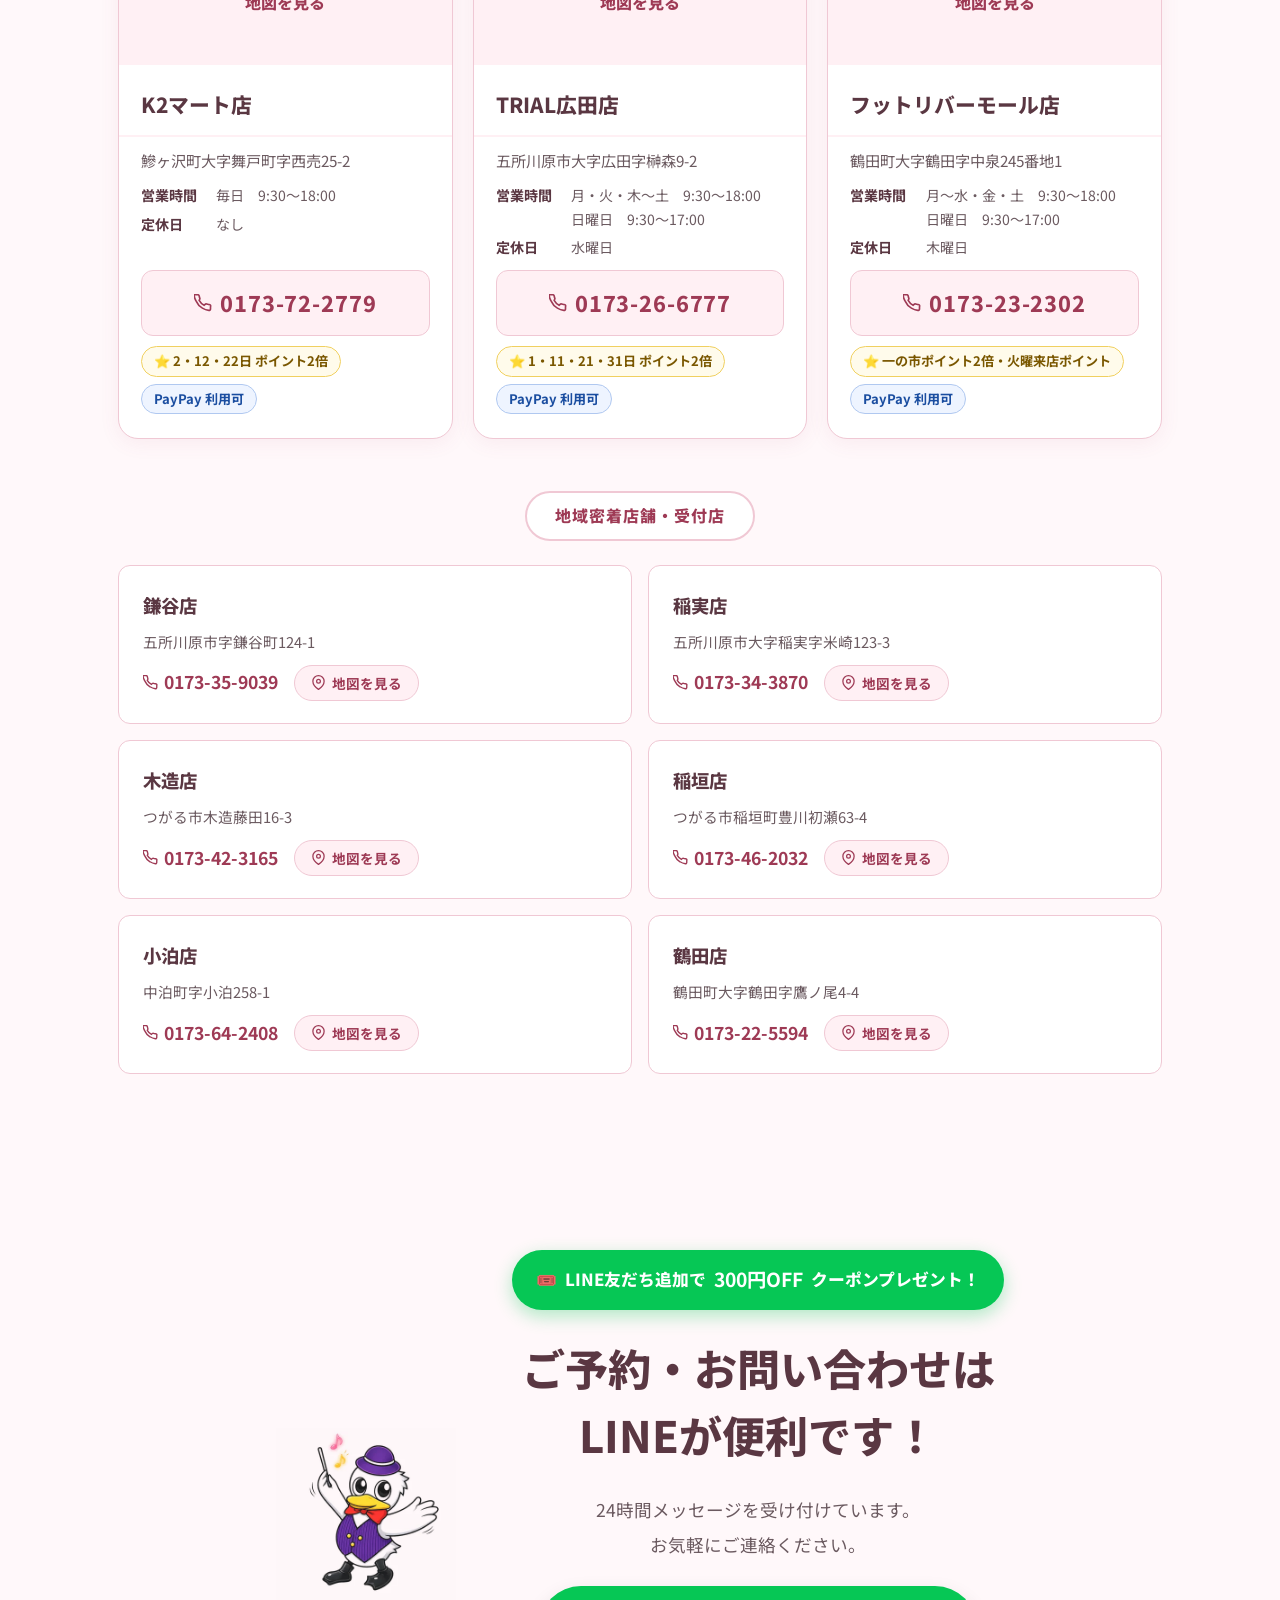
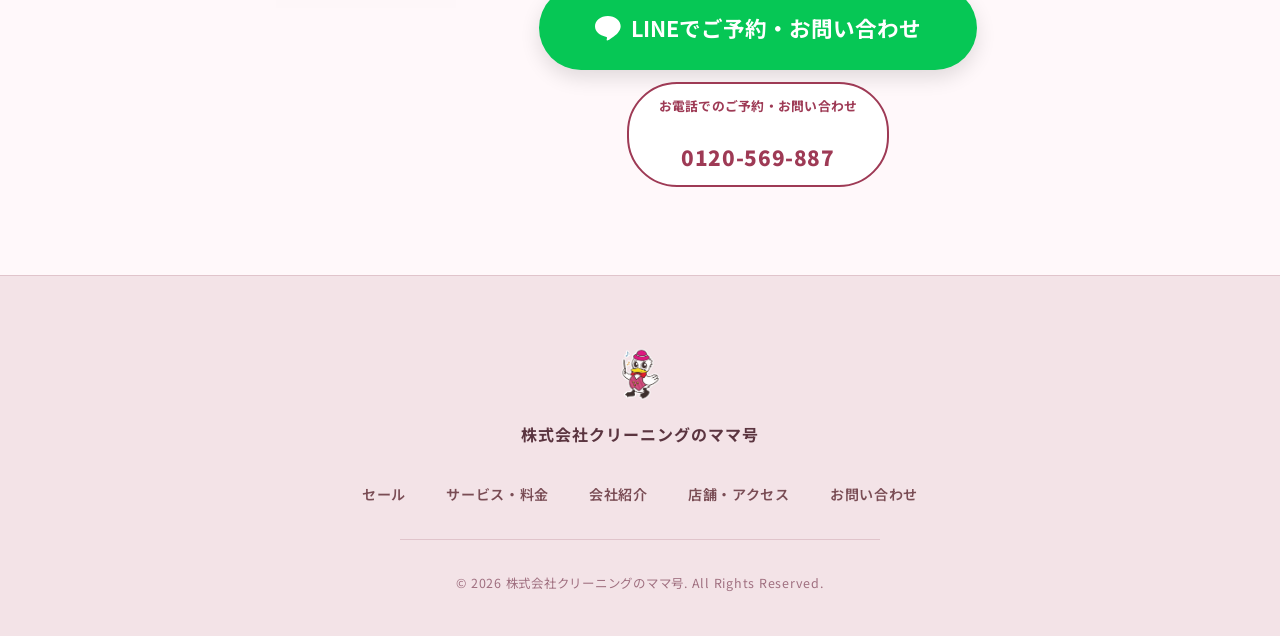
==== commit 1ad4bb0f: "feat: add homepage video hero Co-Authored-By: Claude Sonnet 5 <noreply@anthropic.com>" ====
--- a/index.html
+++ b/index.html
@@ -39,7 +39,7 @@
   <meta name="twitter:description" content="五所川原市を中心に青森県津軽地方一円で無料集配を行うクリーニング専門店。LINEで簡単予約。">
   <meta name="twitter:image"       content="https://cleaning-mamago.com/feature-banner.jpg">
 
-  <link rel="stylesheet" href="style.css?v=20260916c">
+  <link rel="stylesheet" href="style.css?v=20260917a">
   <link rel="preconnect" href="https://fonts.googleapis.com">
   <link href="https://fonts.googleapis.com/css2?family=Noto+Sans+JP:wght@400;700;900&display=swap" rel="stylesheet">
   <script src="scroll-clean.js" defer></script>
@@ -132,8 +132,6 @@
 </head>
 <body>
 
-  <h1 class="sr-only">五所川原市のクリーニングならクリーニングのママ号｜無料集配対応</h1>
-
   <!-- ヘッダー -->
   <header class="header" id="top">
     <div class="container header__inner">
@@ -179,6 +177,23 @@
       <li><a href="#contact"  class="site-nav__link">お問い合わせ</a></li>
     </ul>
   </nav>
+
+  <!-- ファーストビュー（動画ヒーロー） -->
+  <section class="hero" id="hero">
+    <video class="hero__video" autoplay muted loop playsinline poster="hero-poster.jpg">
+      <source src="hero-video.mp4" type="video/mp4">
+    </video>
+    <div class="hero__overlay" aria-hidden="true"></div>
+    <div class="container hero__content">
+      <p class="hero__catch">大切な一着を、きれいに、丁寧に。</p>
+      <h1 class="hero__title">五所川原市のクリーニングなら <span class="hero__title-brand">クリーニングのママ号</span></h1>
+      <p class="hero__desc">ワイシャツ・スーツ・布団・着物・お直しまで幅広く対応しています。</p>
+      <div class="hero__btns">
+        <a href="#services" class="hero__btn">料金を見る</a>
+        <a href="#shops" class="hero__btn">店舗を見る</a>
+      </div>
+    </div>
+  </section>
 
   <!-- 開催中のセール -->
   <section class="sale-sec sec" id="sale">
--- a/style.css
+++ b/style.css
@@ -495,7 +495,8 @@
 
 /* 電話ボタン */
 .btn-tel,
-.btn-google {
+.btn-google,
+.hero__btn {
   display: inline-flex;
   align-items: center;
   gap: 8px;
@@ -511,7 +512,8 @@
 }
 
 .btn-tel:hover,
-.btn-google:hover {
+.btn-google:hover,
+.hero__btn:hover {
   background: var(--pink-light);
   transform: translateY(-2px);
   opacity: 1;
@@ -1805,6 +1807,88 @@
 }
 
 /* ===========================
+   ファーストビュー（動画ヒーロー）
+=========================== */
+.hero {
+  position: relative;
+  overflow: hidden;
+  display: flex;
+  align-items: center;
+  min-height: clamp(420px, 62vh, 640px);
+  background: var(--pink-pale) url('hero-poster.jpg') center/cover no-repeat;
+}
+
+.hero__video {
+  position: absolute;
+  inset: 0;
+  width: 100%;
+  height: 100%;
+  object-fit: cover;
+  object-position: center;
+}
+
+@media (prefers-reduced-motion: reduce) {
+  .hero__video {
+    display: none;
+  }
+}
+
+.hero__overlay {
+  position: absolute;
+  inset: 0;
+  background: radial-gradient(ellipse 68% 62% at center,
+    rgba(255, 255, 255, 0.85) 0%,
+    rgba(255, 255, 255, 0.58) 45%,
+    rgba(255, 248, 250, 0.2) 78%,
+    rgba(255, 248, 250, 0.05) 100%);
+}
+
+.hero__content {
+  position: relative;
+  z-index: 1;
+  text-align: center;
+}
+
+.hero__catch {
+  font-size: 0.95rem;
+  font-weight: 700;
+  letter-spacing: 0.08em;
+  color: var(--pink-dark);
+  margin-bottom: 10px;
+}
+
+.hero__title {
+  font-size: clamp(1.7rem, 4.2vw, 2.7rem);
+  font-weight: 900;
+  color: var(--text);
+  line-height: 1.45;
+  margin-bottom: 16px;
+}
+
+.hero__title-brand {
+  white-space: nowrap;
+}
+
+.hero__desc {
+  font-size: clamp(0.95rem, 1.6vw, 1.08rem);
+  color: var(--text-mid);
+  line-height: 1.8;
+  margin-bottom: 28px;
+}
+
+.hero__btns {
+  display: flex;
+  gap: 16px;
+  justify-content: center;
+  flex-wrap: wrap;
+}
+
+.hero__btn {
+  min-width: 168px;
+  justify-content: center;
+}
+
+/* ===========================
    開催中のセール
 =========================== */
 .sale-sec {
@@ -3060,6 +3144,19 @@
 @media (max-width: 640px) {
   body { font-size: 16px; }
 
+  .hero {
+    min-height: clamp(380px, 72vh, 540px);
+  }
+
+  .hero__btns {
+    flex-direction: column;
+    align-items: stretch;
+  }
+
+  .hero__btn {
+    min-width: 0;
+  }
+
   .sale-campaign-title {
     margin-bottom: 16px;
   }
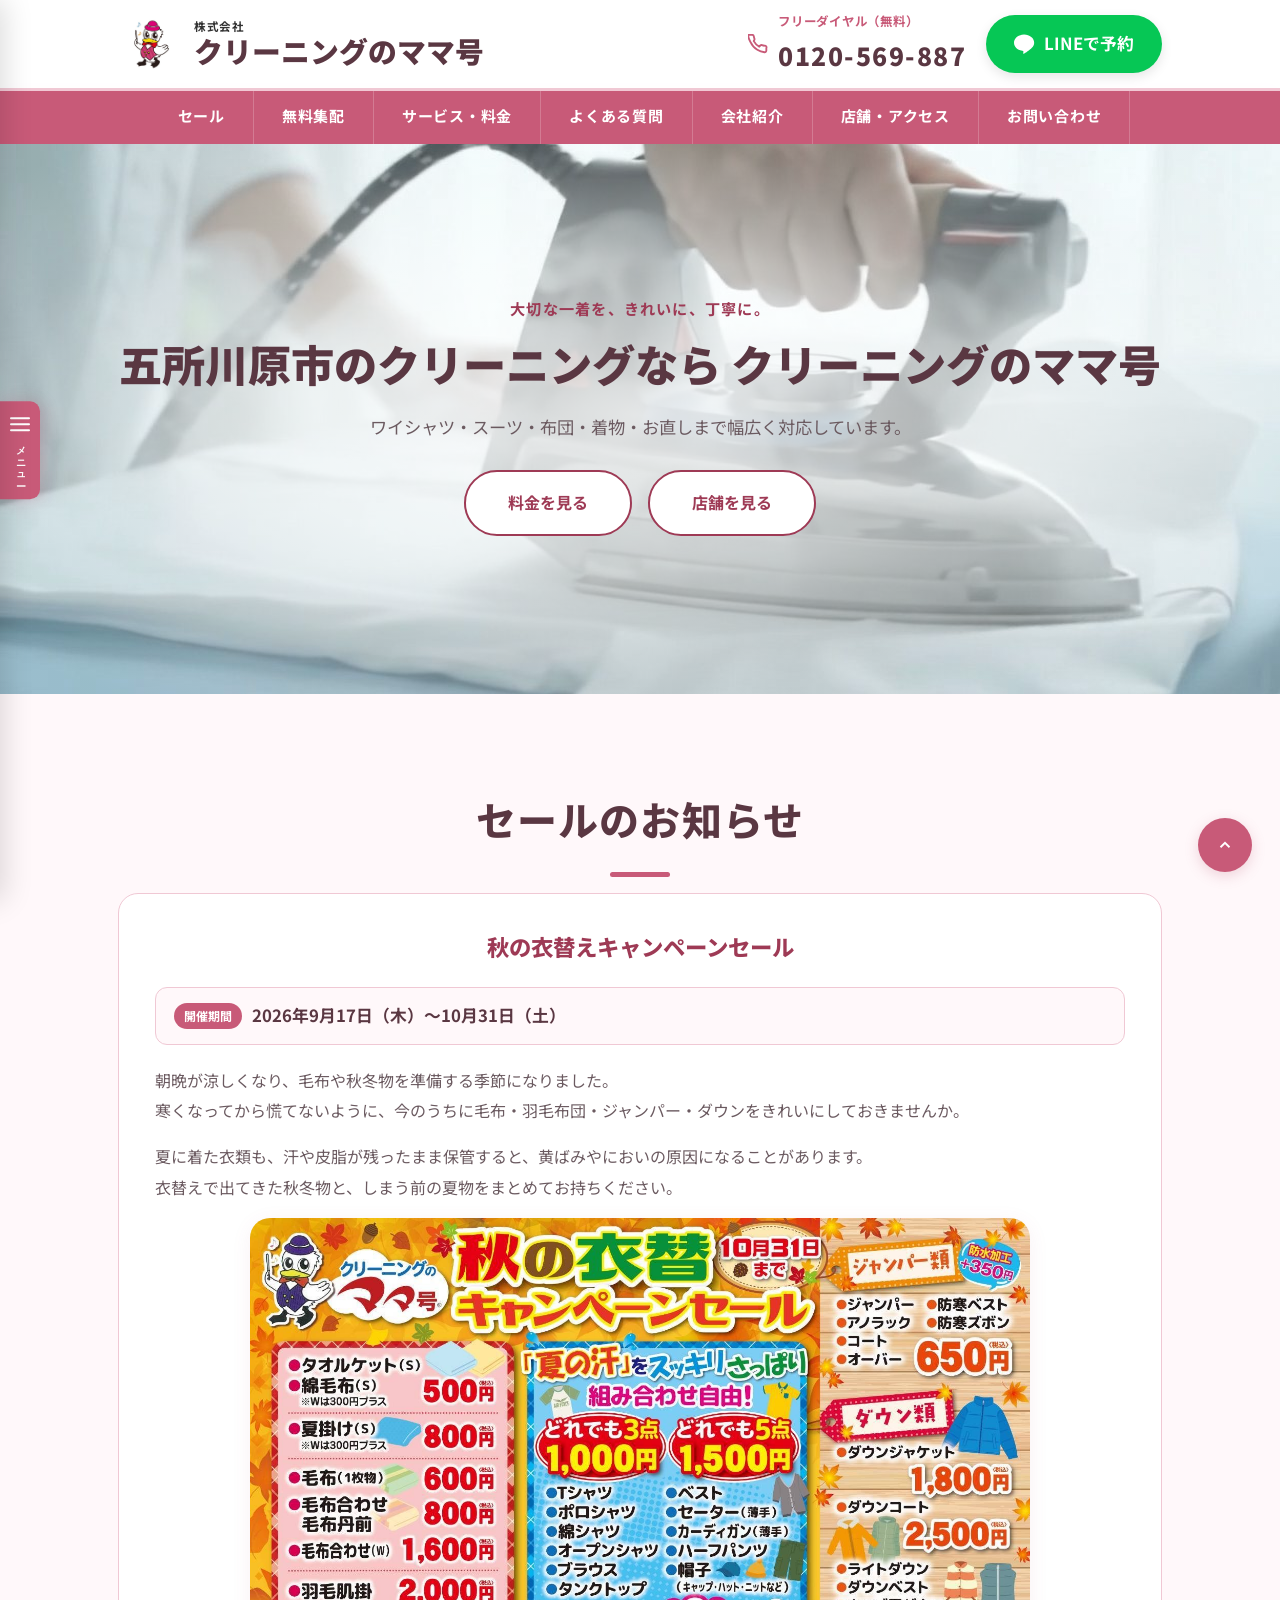
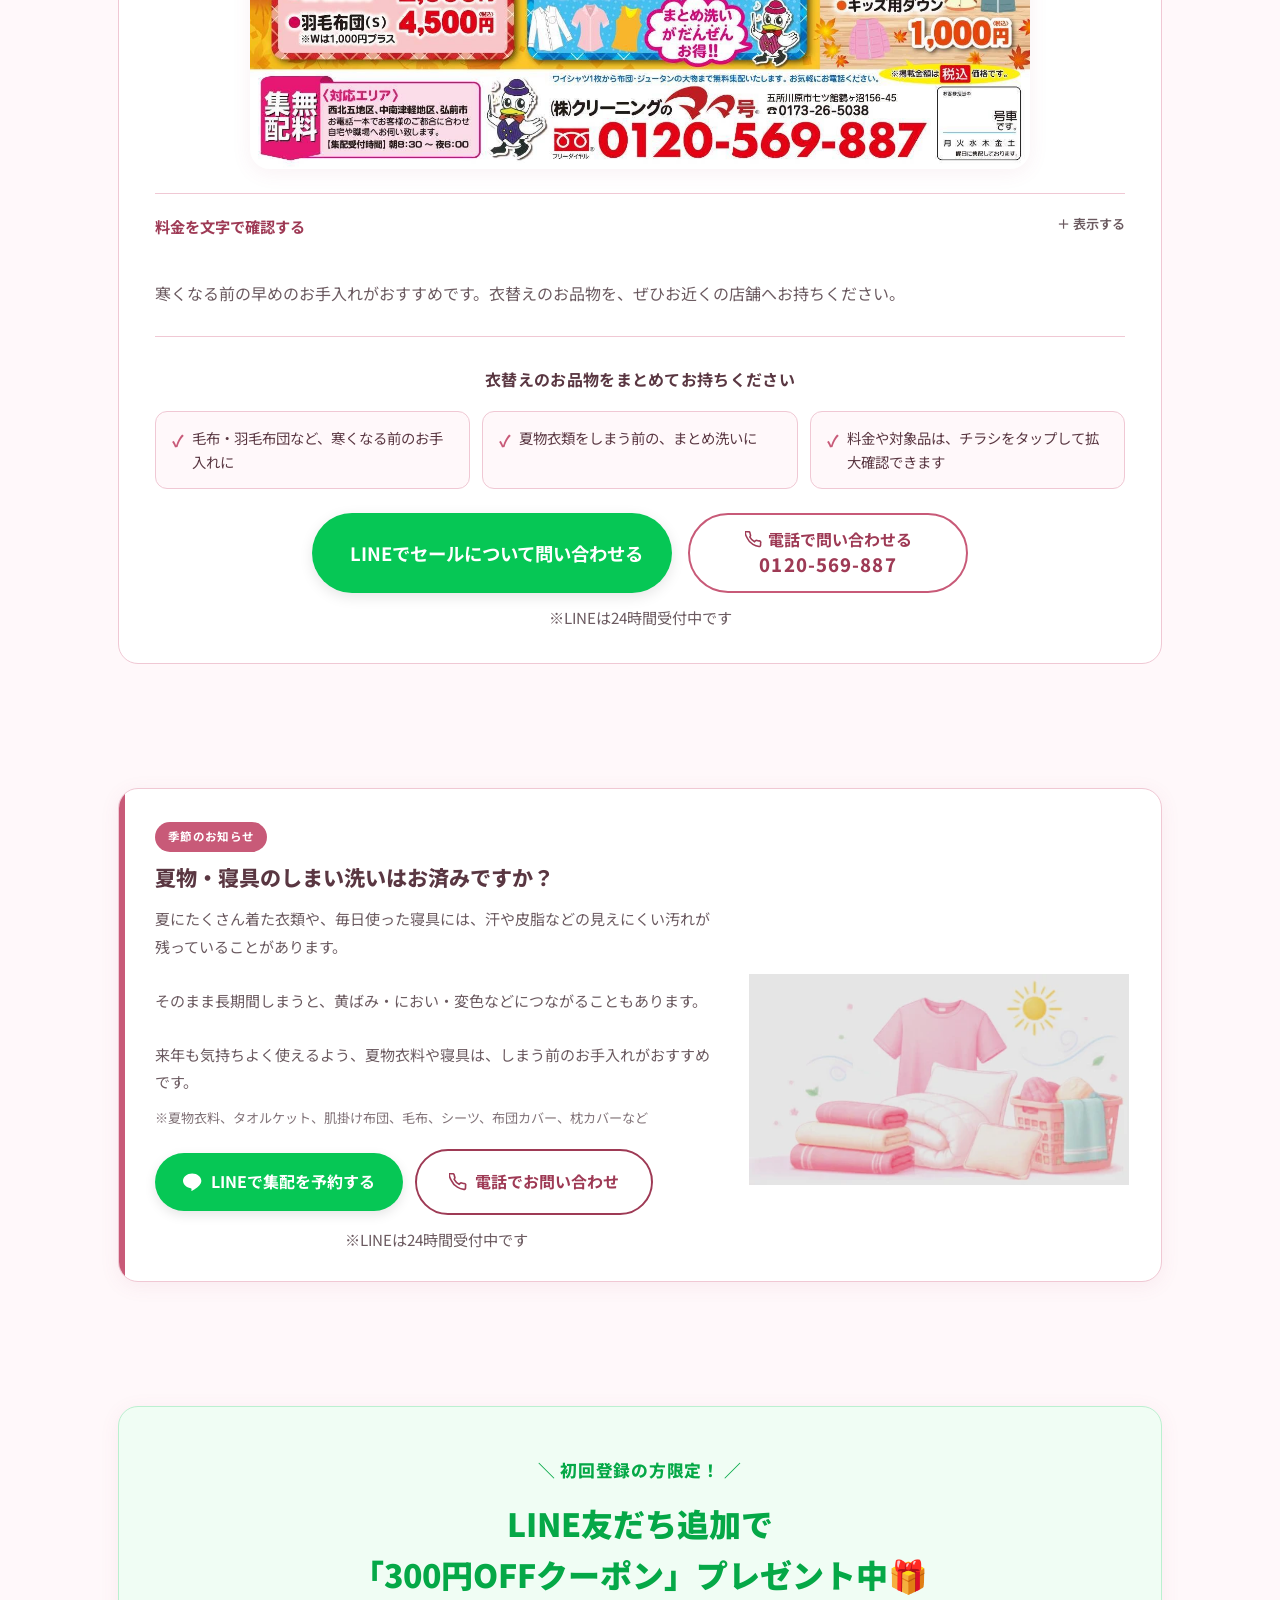
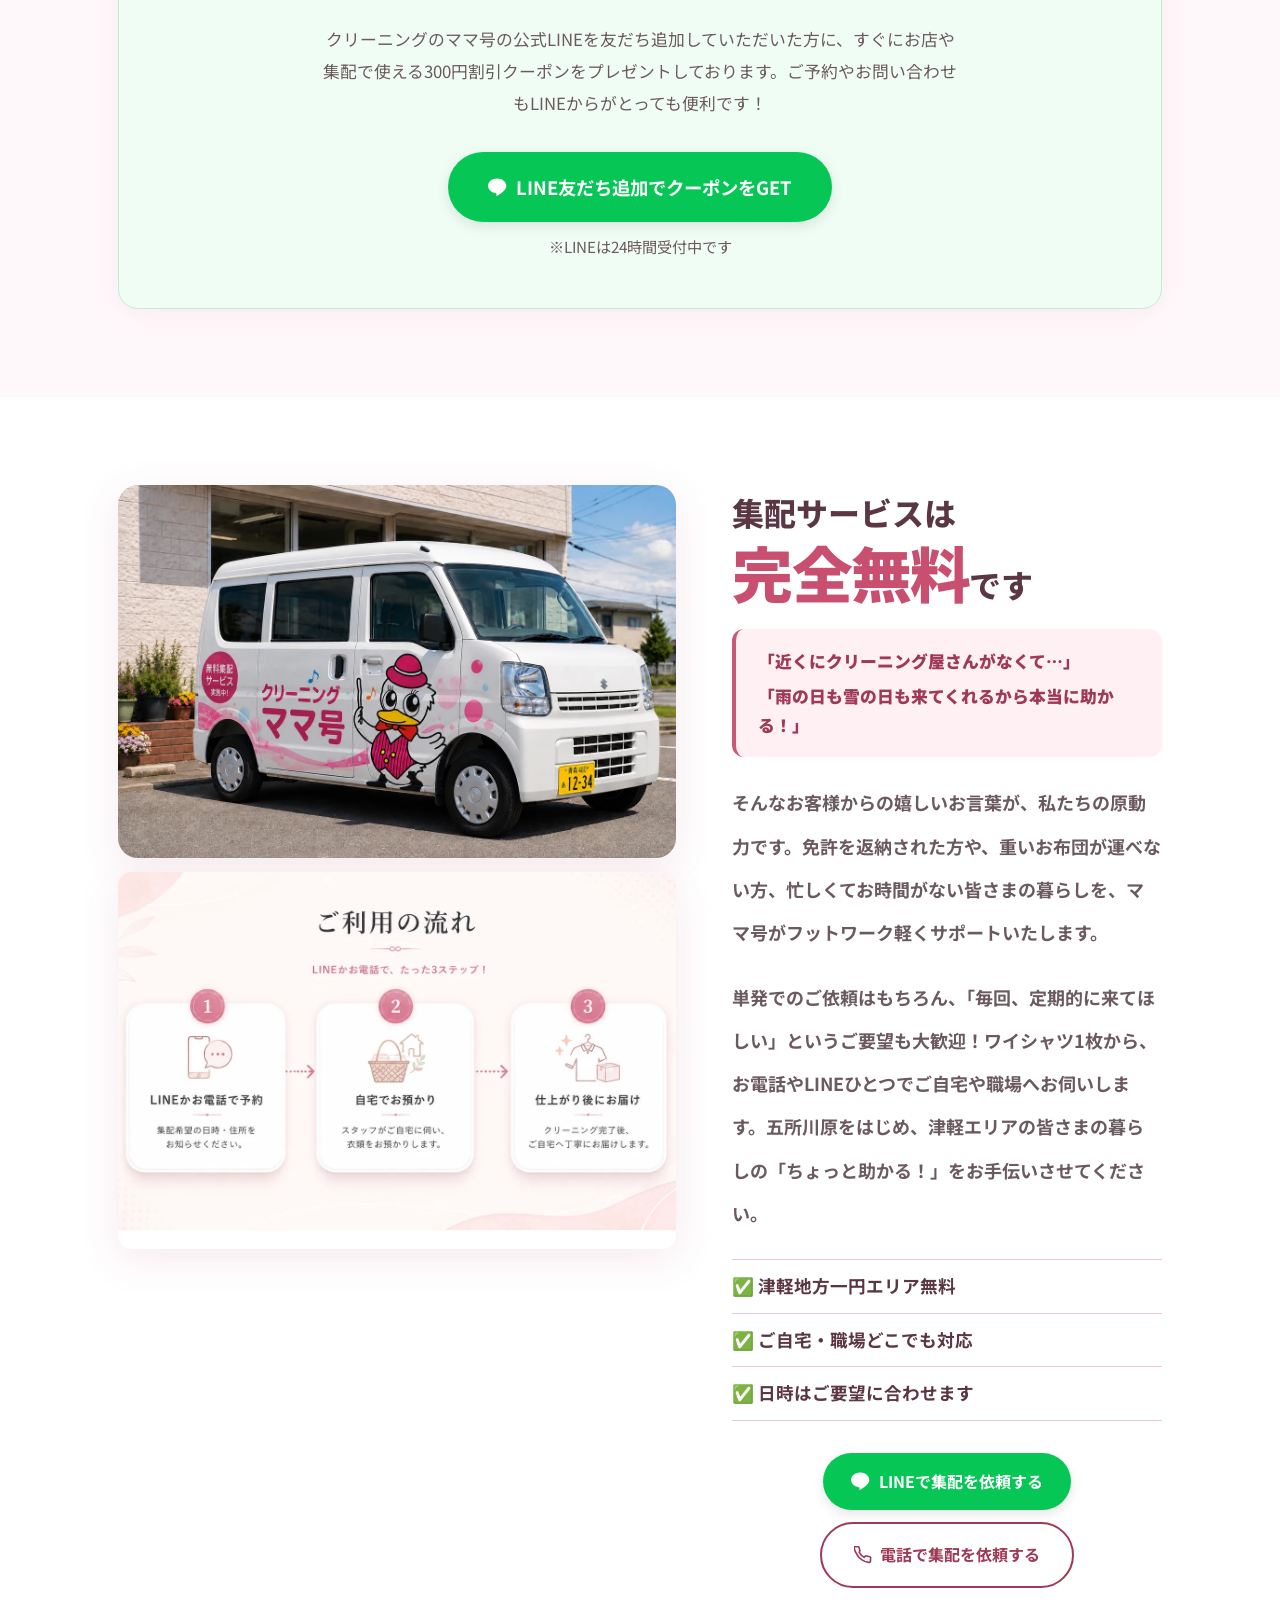
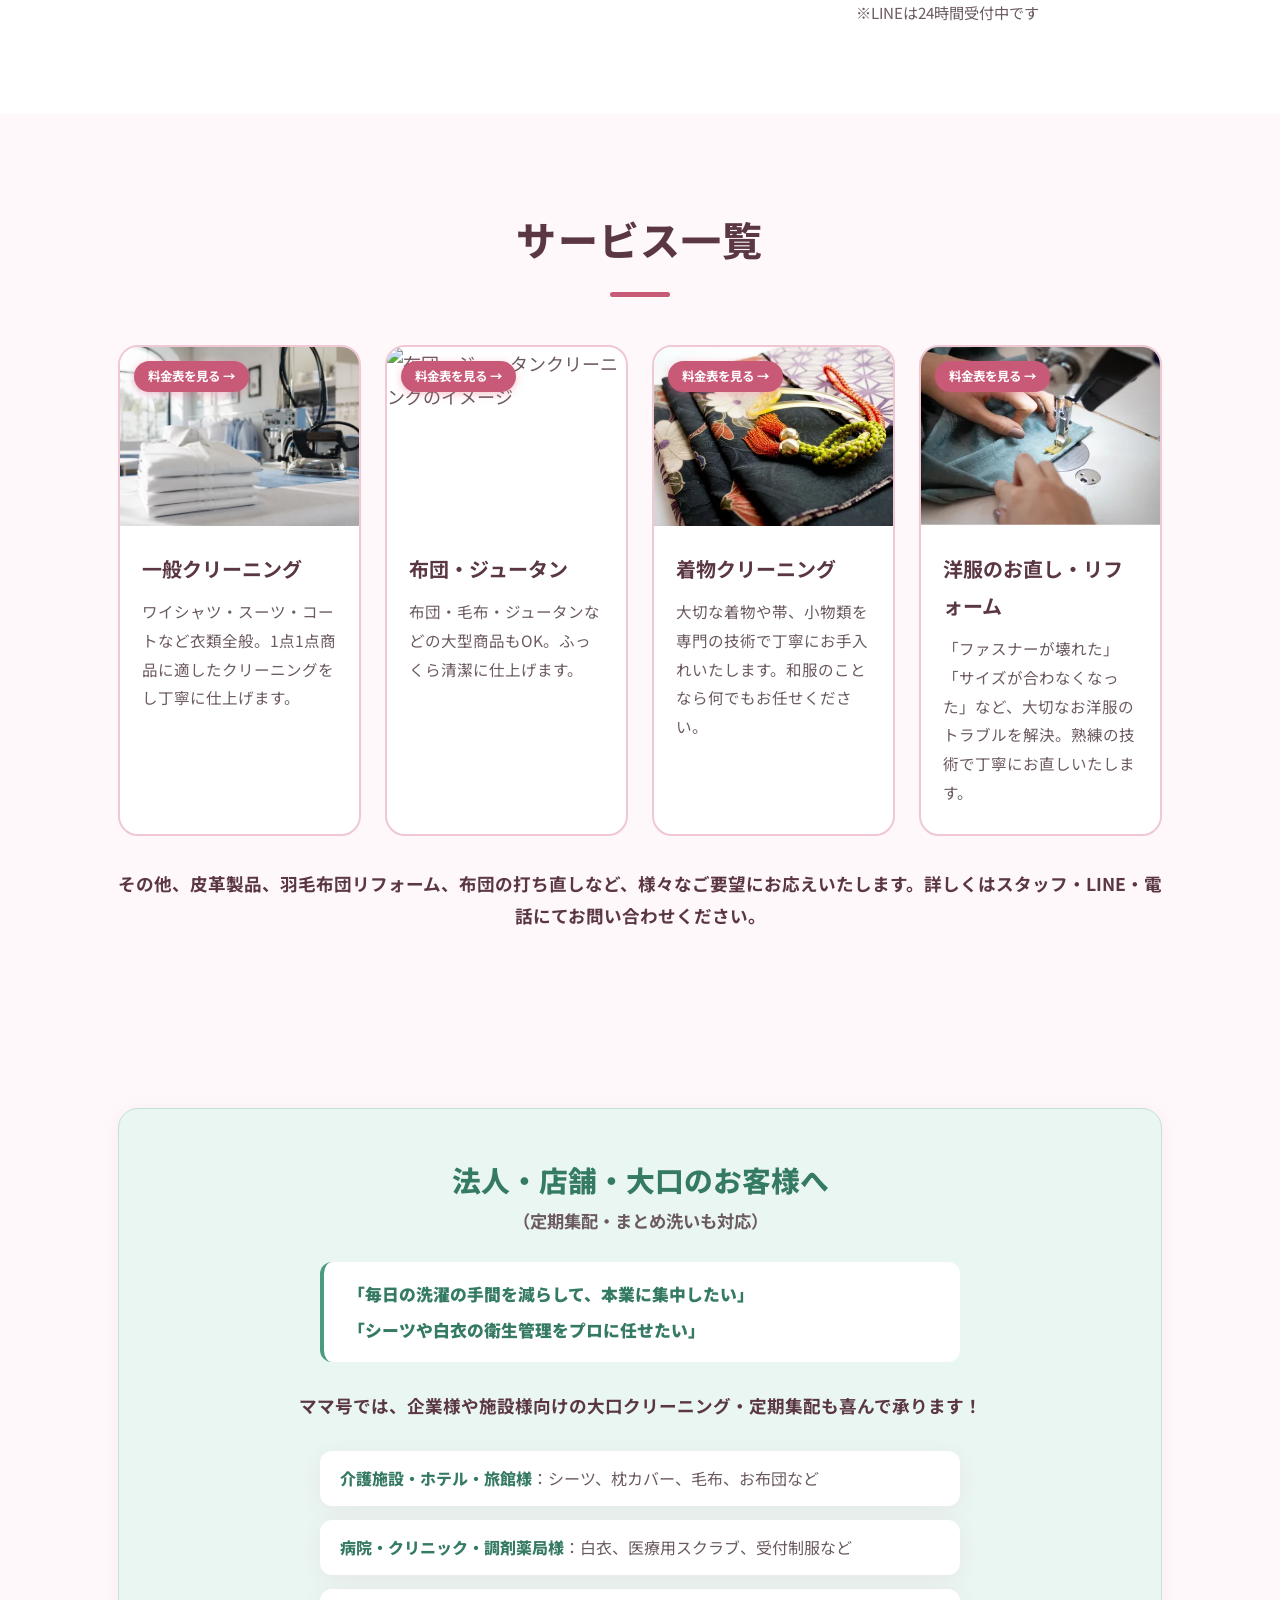
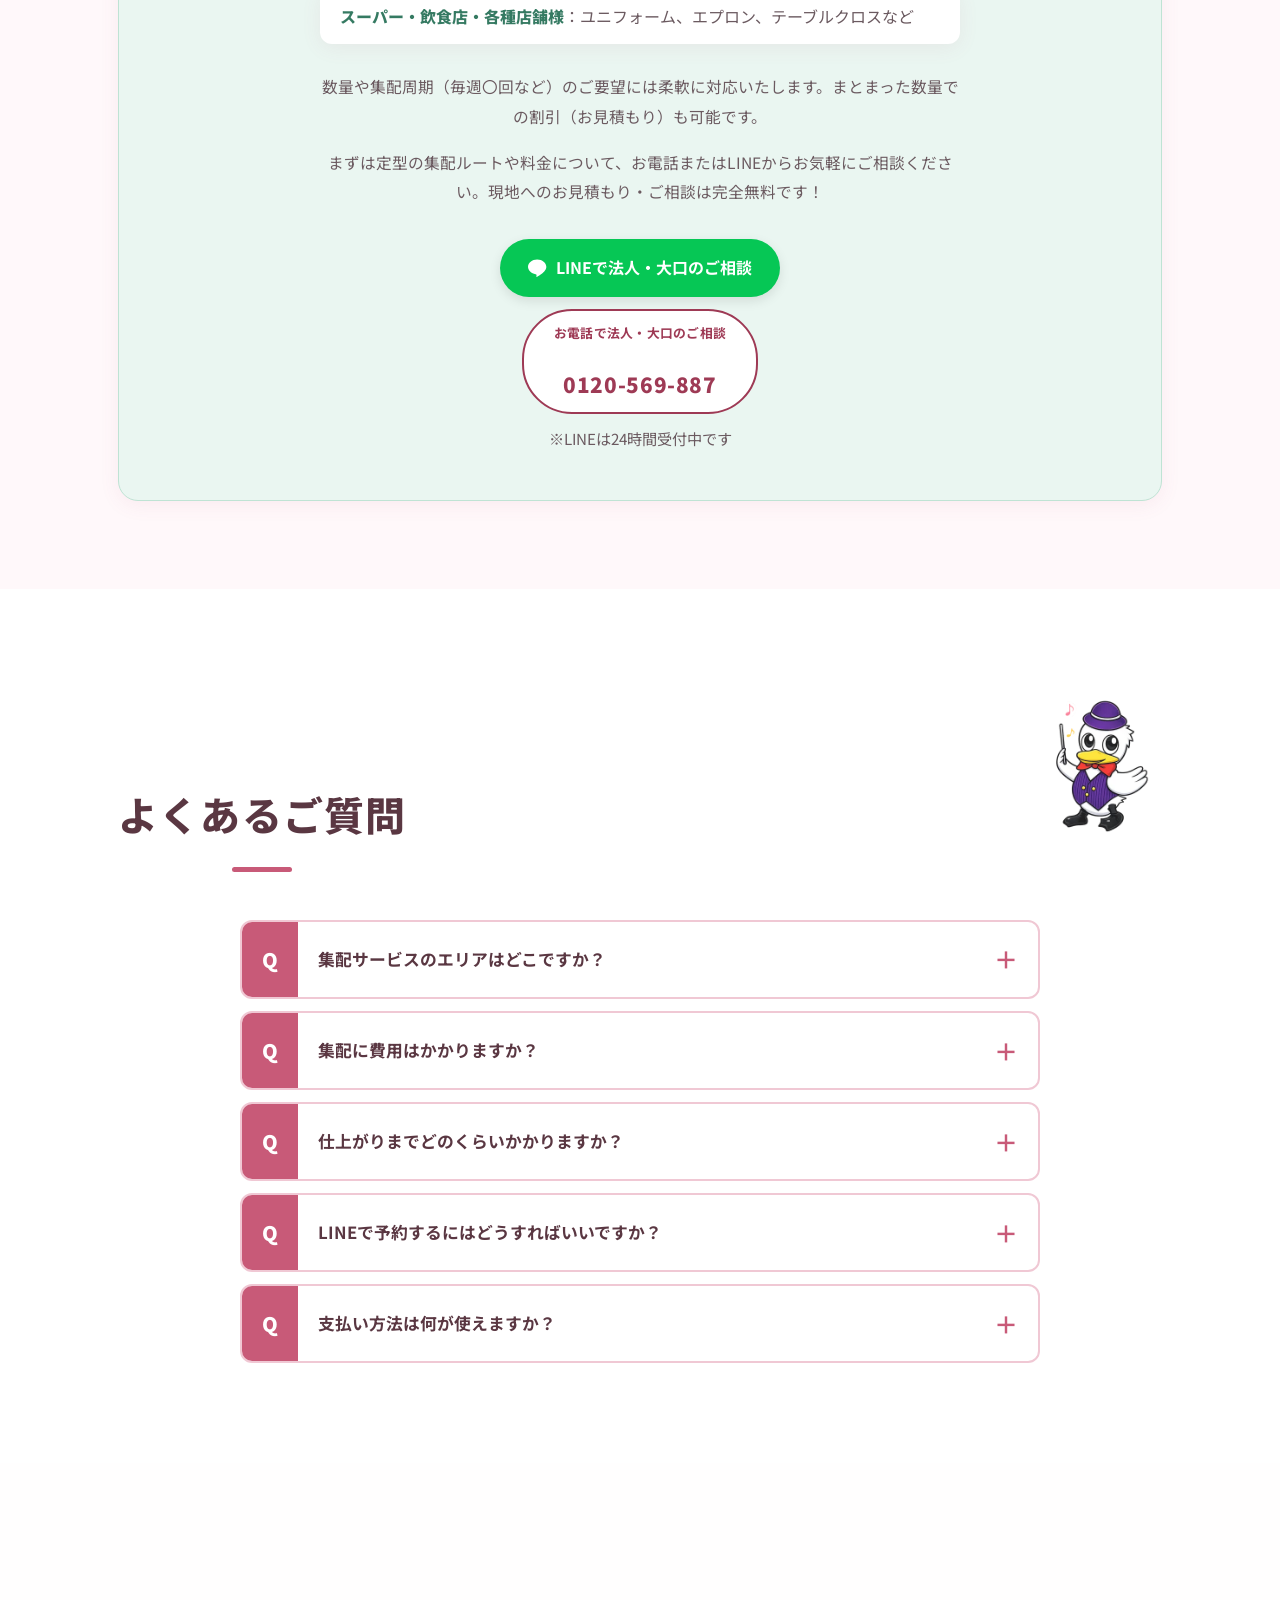
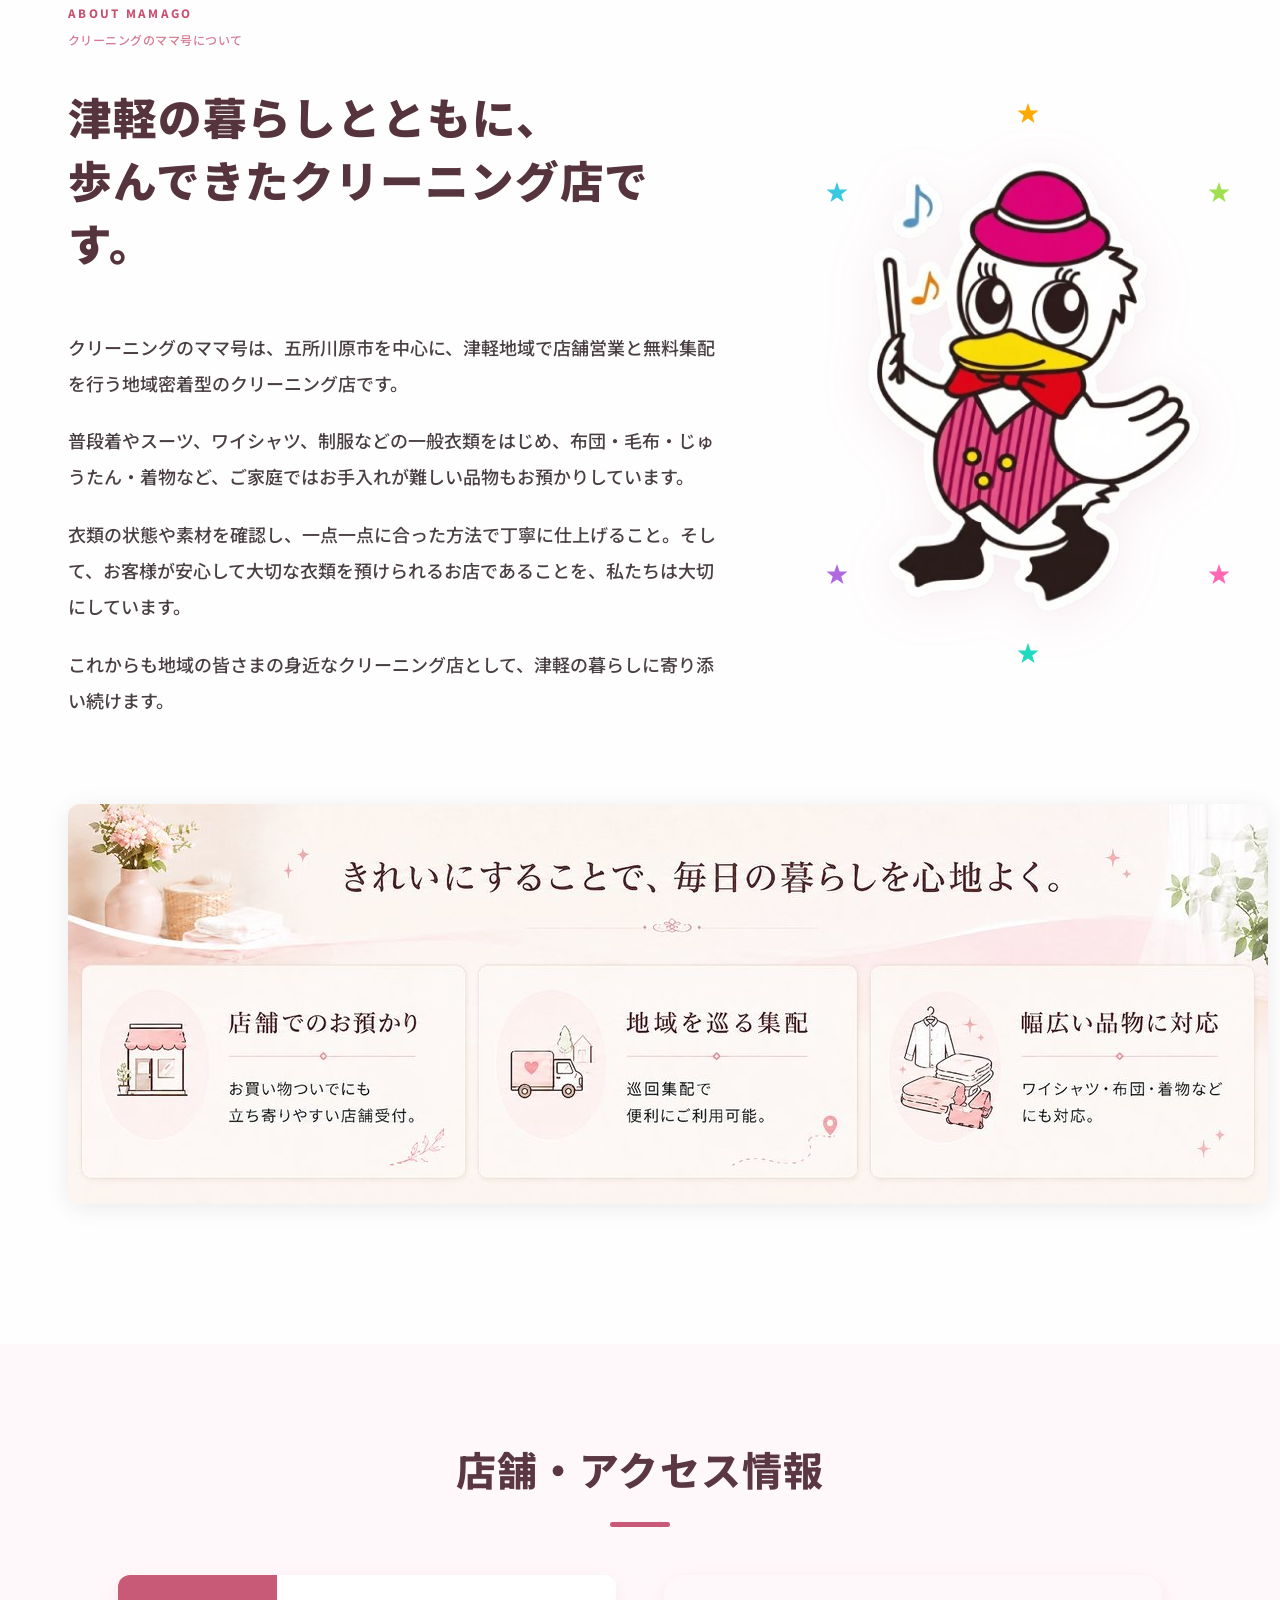
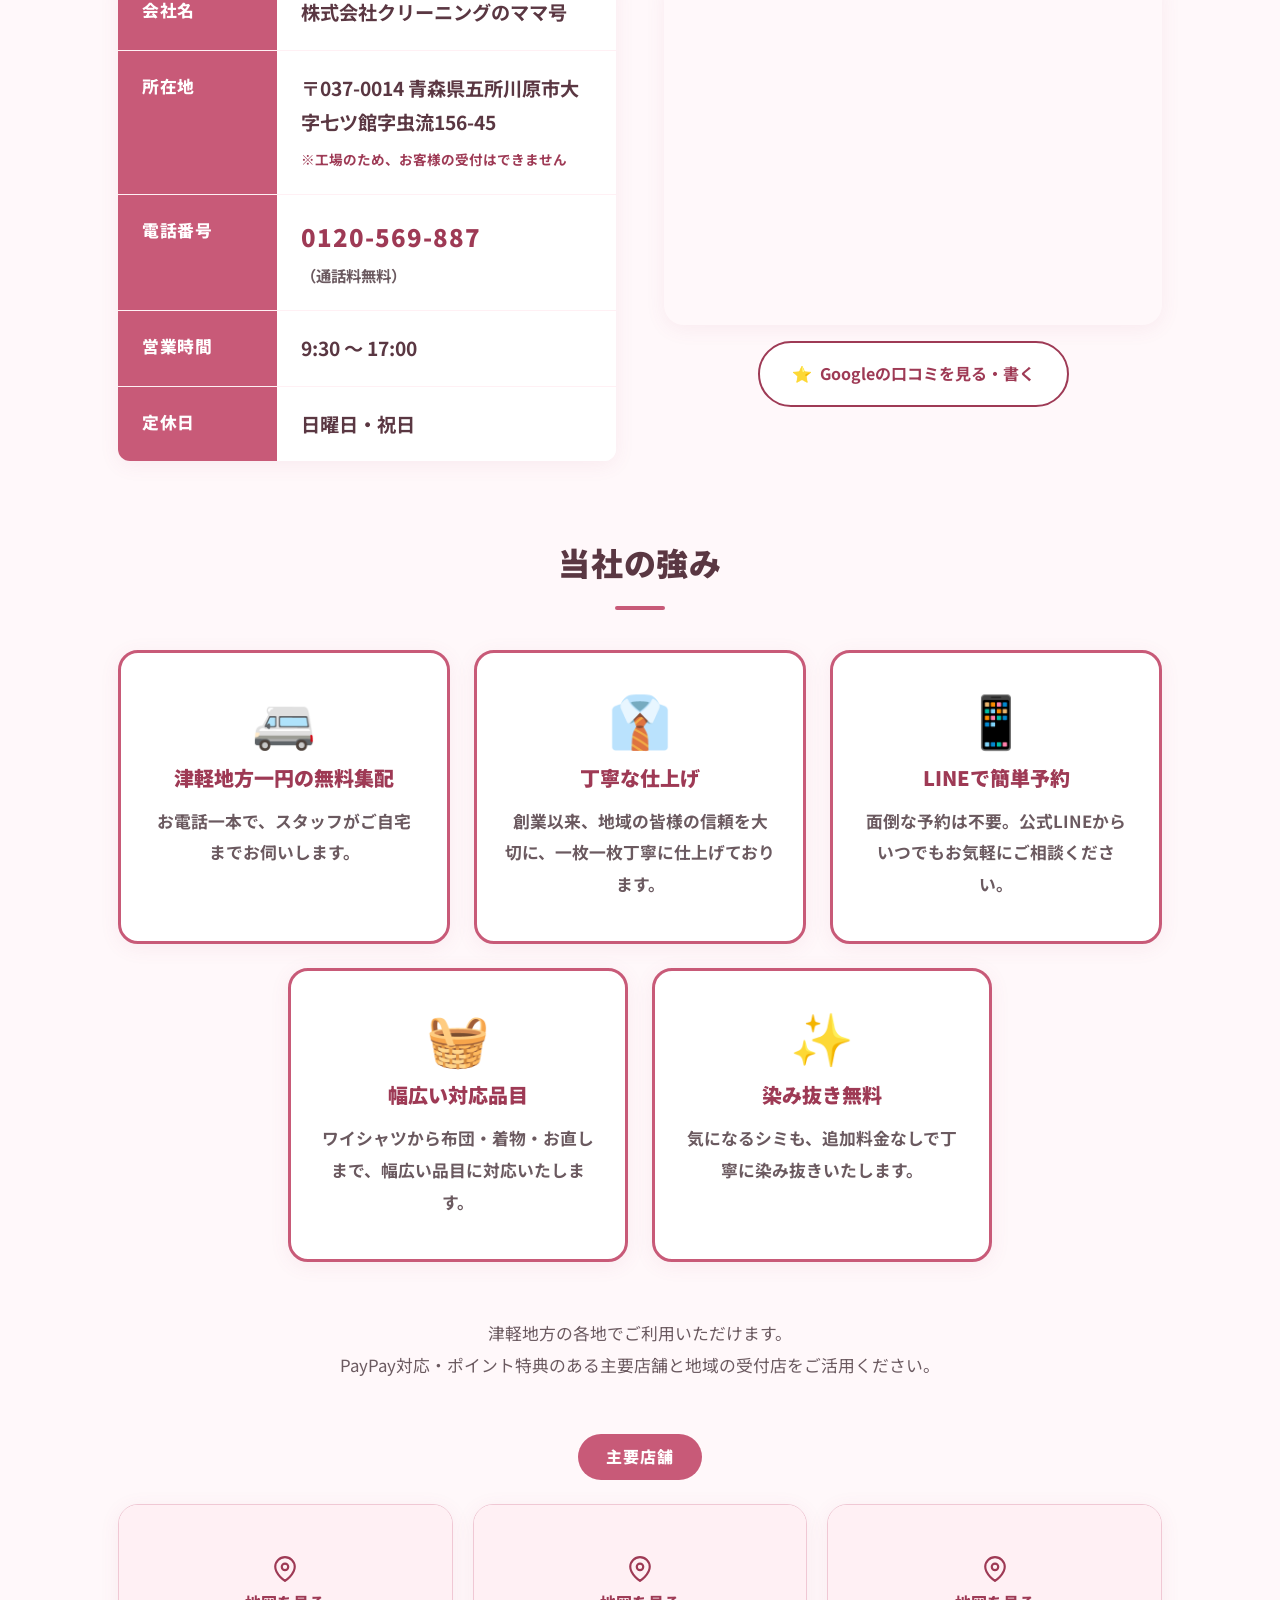
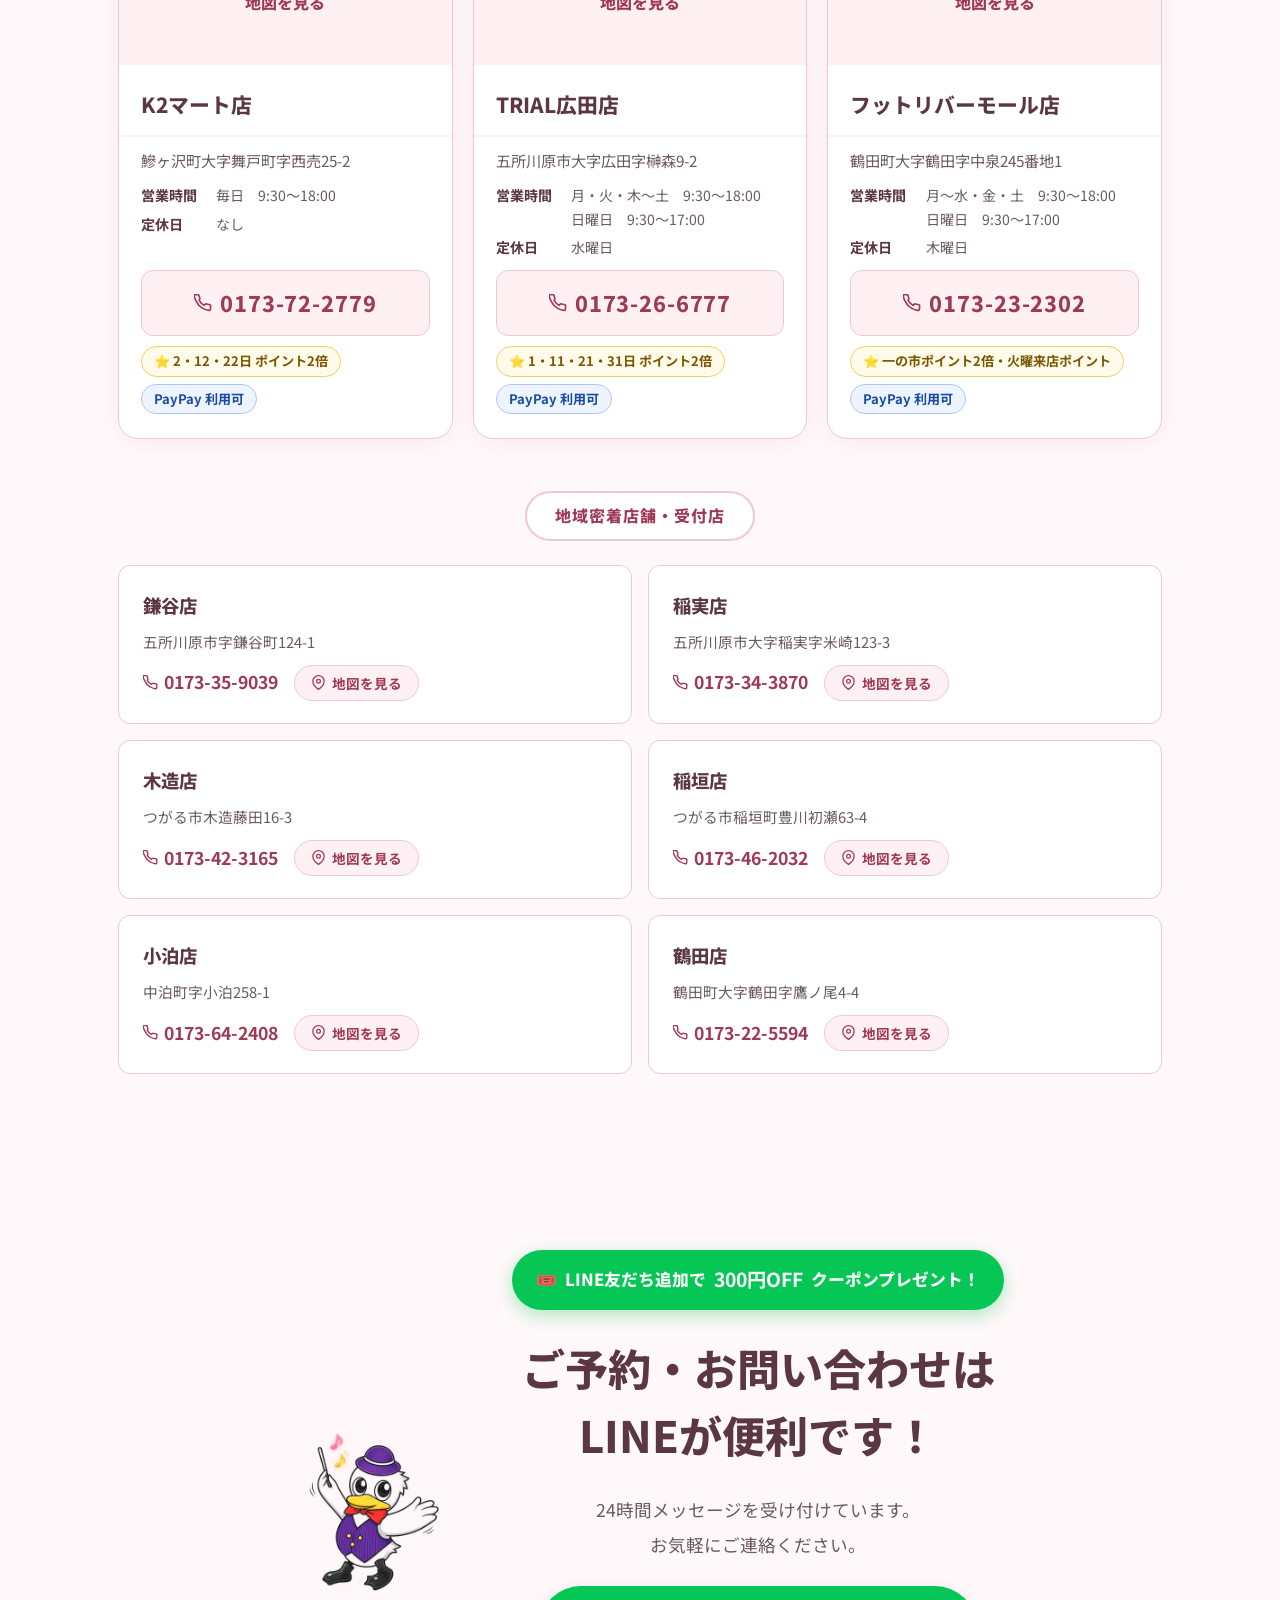
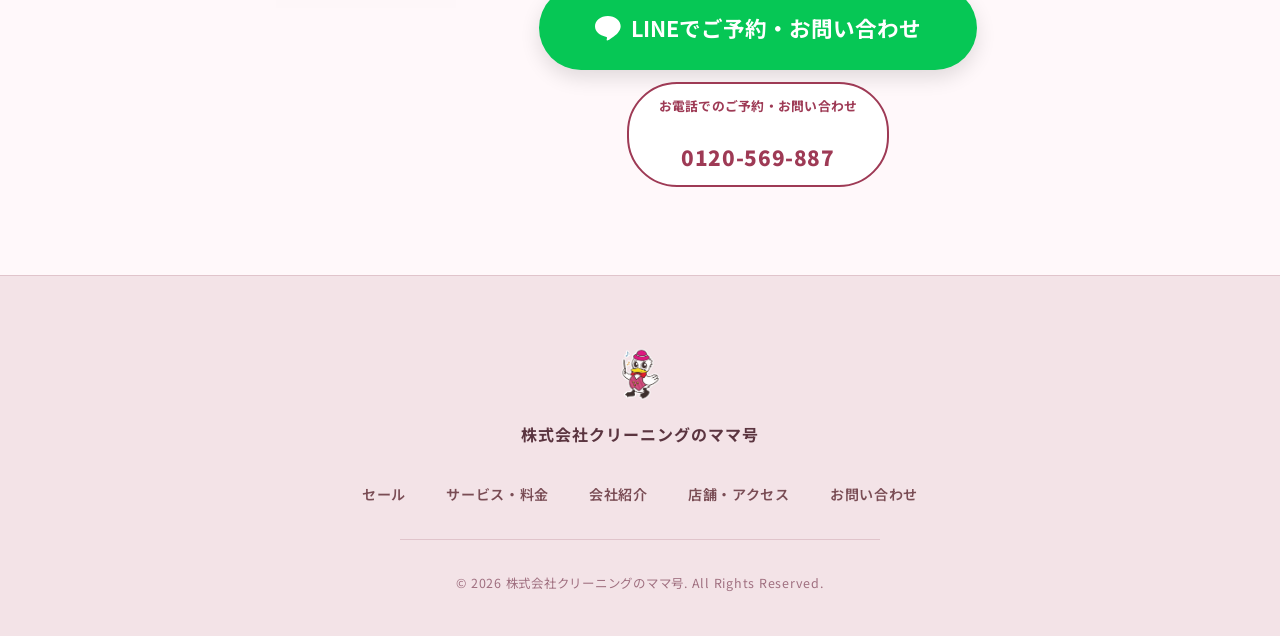
==== commit 4532b82c: "fix: optimize mobile video hero layout Co-Authored-By: Claude Sonnet 5 <noreply@anthropic.com>" ====
--- a/index.html
+++ b/index.html
@@ -180,10 +180,12 @@
 
   <!-- ファーストビュー（動画ヒーロー） -->
   <section class="hero" id="hero">
-    <video class="hero__video" autoplay muted loop playsinline poster="hero-poster.jpg">
-      <source src="hero-video.mp4" type="video/mp4">
-    </video>
-    <div class="hero__overlay" aria-hidden="true"></div>
+    <div class="hero__media">
+      <video class="hero__video" autoplay muted loop playsinline poster="hero-poster.jpg">
+        <source src="hero-video.mp4" type="video/mp4">
+      </video>
+      <div class="hero__overlay" aria-hidden="true"></div>
+    </div>
     <div class="container hero__content">
       <p class="hero__catch">大切な一着を、きれいに、丁寧に。</p>
       <h1 class="hero__title">五所川原市のクリーニングなら <span class="hero__title-brand">クリーニングのママ号</span></h1>
--- a/style.css
+++ b/style.css
@@ -1818,6 +1818,11 @@
   background: var(--pink-pale) url('hero-poster.jpg') center/cover no-repeat;
 }
 
+.hero__media {
+  position: absolute;
+  inset: 0;
+}
+
 .hero__video {
   position: absolute;
   inset: 0;
@@ -3144,17 +3149,60 @@
 @media (max-width: 640px) {
   body { font-size: 16px; }
 
+  /* スマホ版ヒーロー：動画（上段・全幅16:9・トリミングなし）と文字（下段）を分離 */
   .hero {
-    min-height: clamp(380px, 72vh, 540px);
+    display: block;
+    min-height: 0;
+    background: none;
+  }
+
+  .hero__media {
+    position: relative;
+    inset: auto;
+    width: 100%;
+    aspect-ratio: 16 / 9;
+    overflow: hidden;
+    background: var(--pink-pale) url('hero-poster.jpg') center/cover no-repeat;
+  }
+
+  .hero__video {
+    object-fit: cover;
+  }
+
+  .hero__overlay {
+    display: none;
+  }
+
+  .hero__content {
+    position: static;
+    z-index: auto;
+    background: var(--white);
+    padding: 22px 20px 26px;
+  }
+
+  .hero__catch {
+    margin-bottom: 8px;
+  }
+
+  .hero__title {
+    margin-bottom: 12px;
+  }
+
+  .hero__desc {
+    margin-bottom: 20px;
   }
 
   .hero__btns {
-    flex-direction: column;
-    align-items: stretch;
+    flex-direction: row;
+    gap: 12px;
   }
 
   .hero__btn {
     min-width: 0;
+    flex: 1 1 0;
+    padding: 14px 16px;
+    font-size: 0.95rem;
+    white-space: nowrap;
   }
 
   .sale-campaign-title {
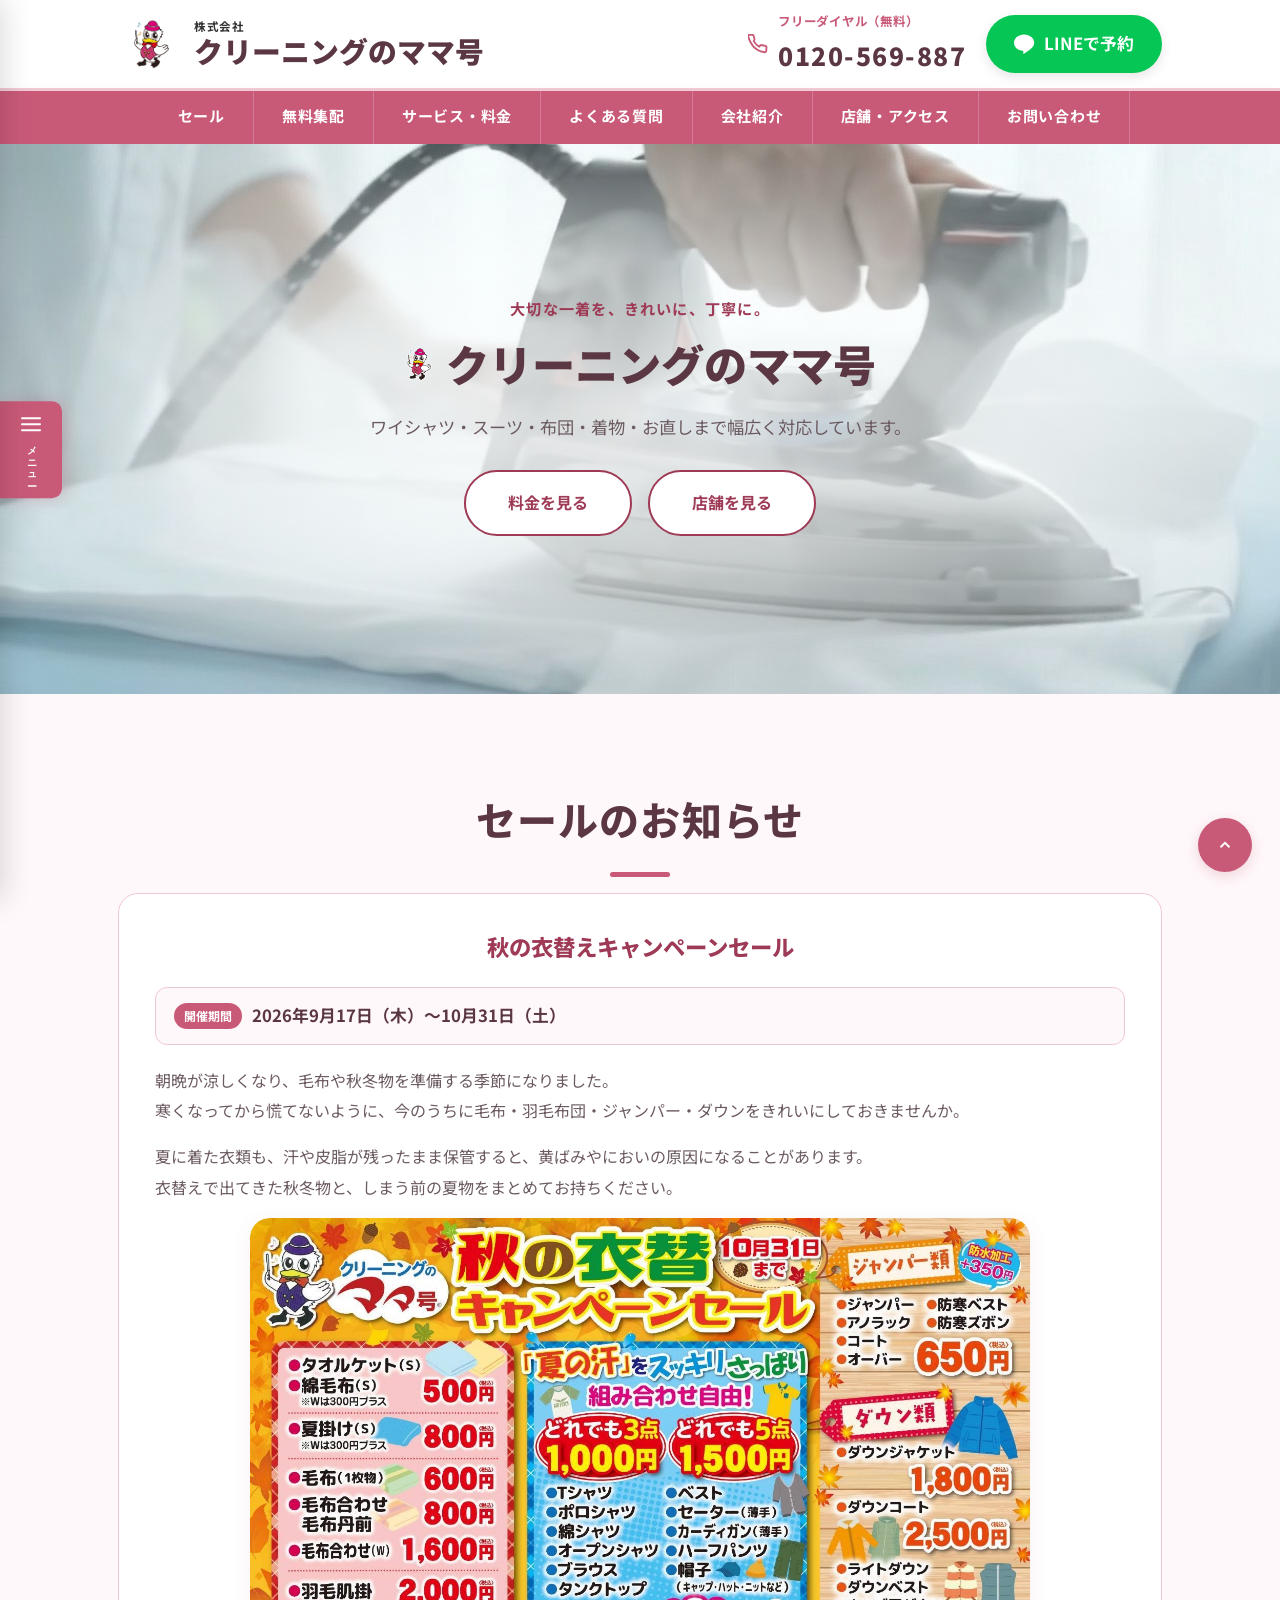
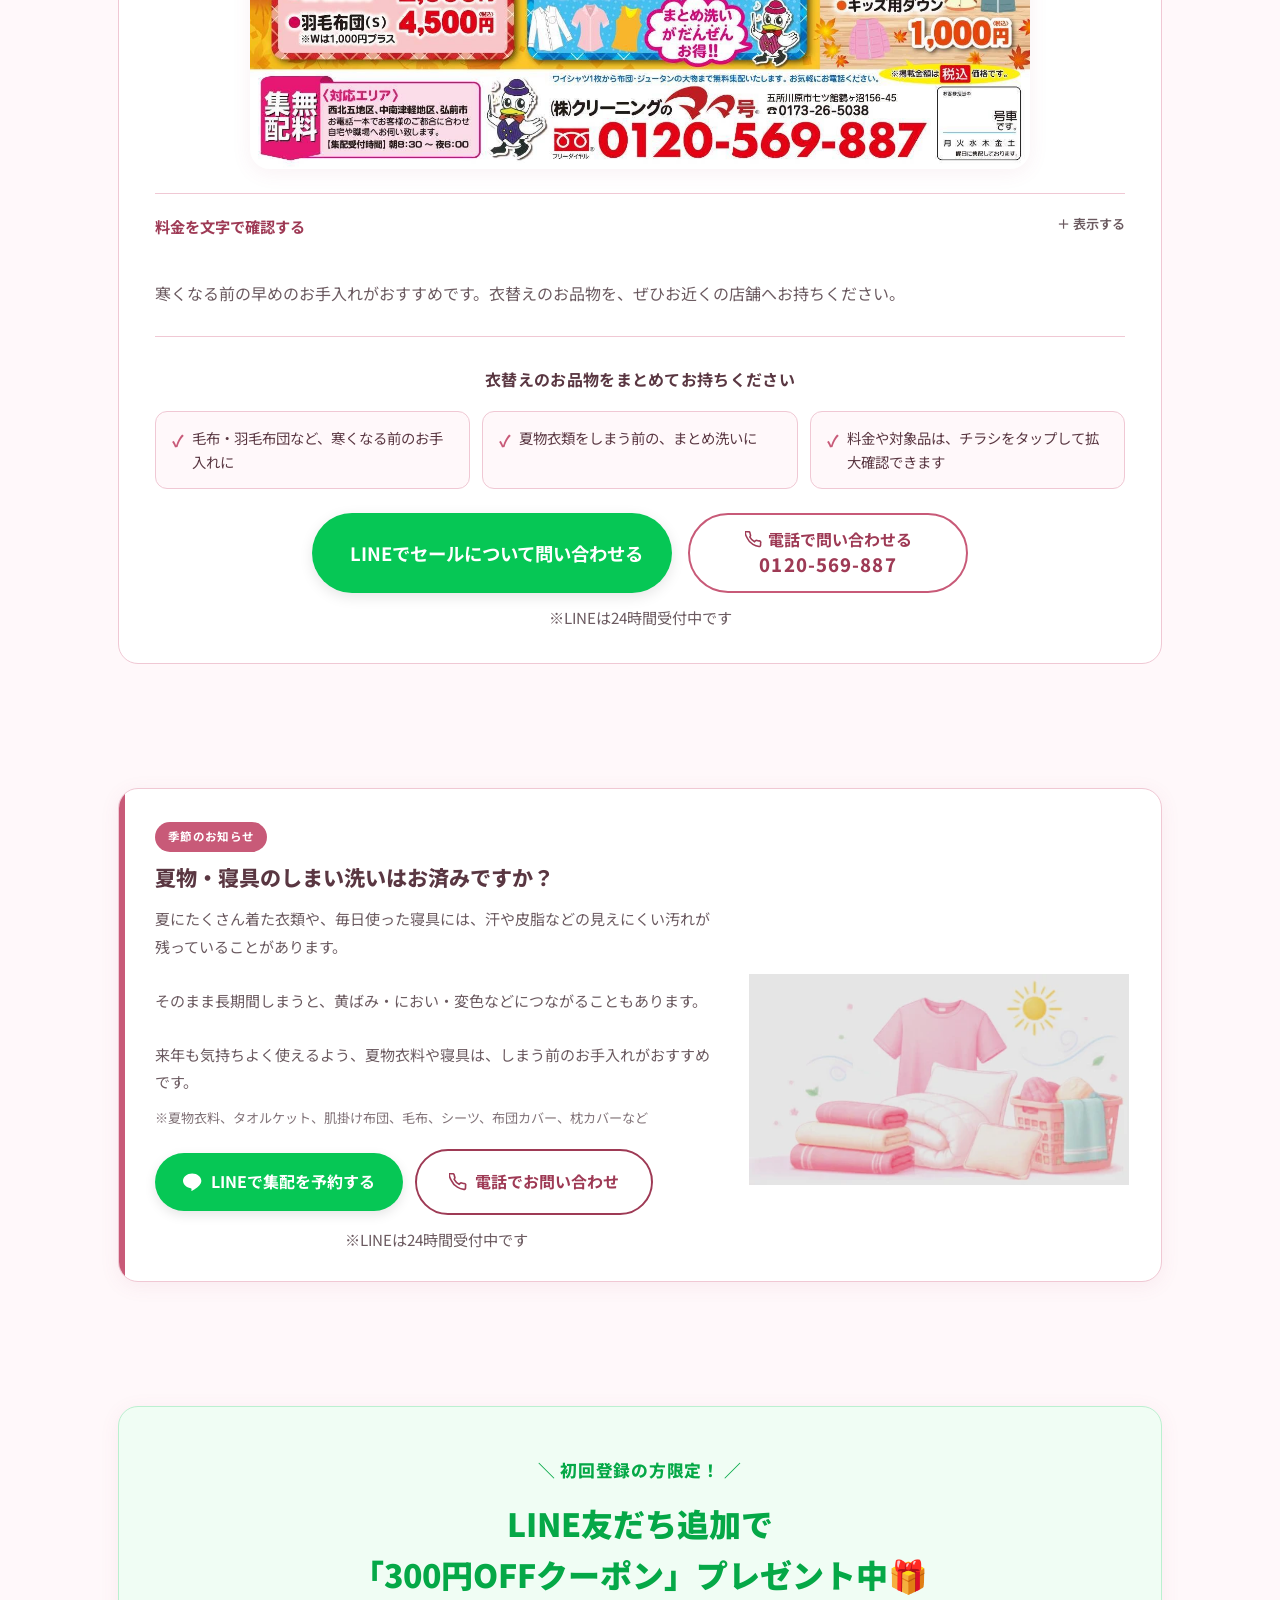
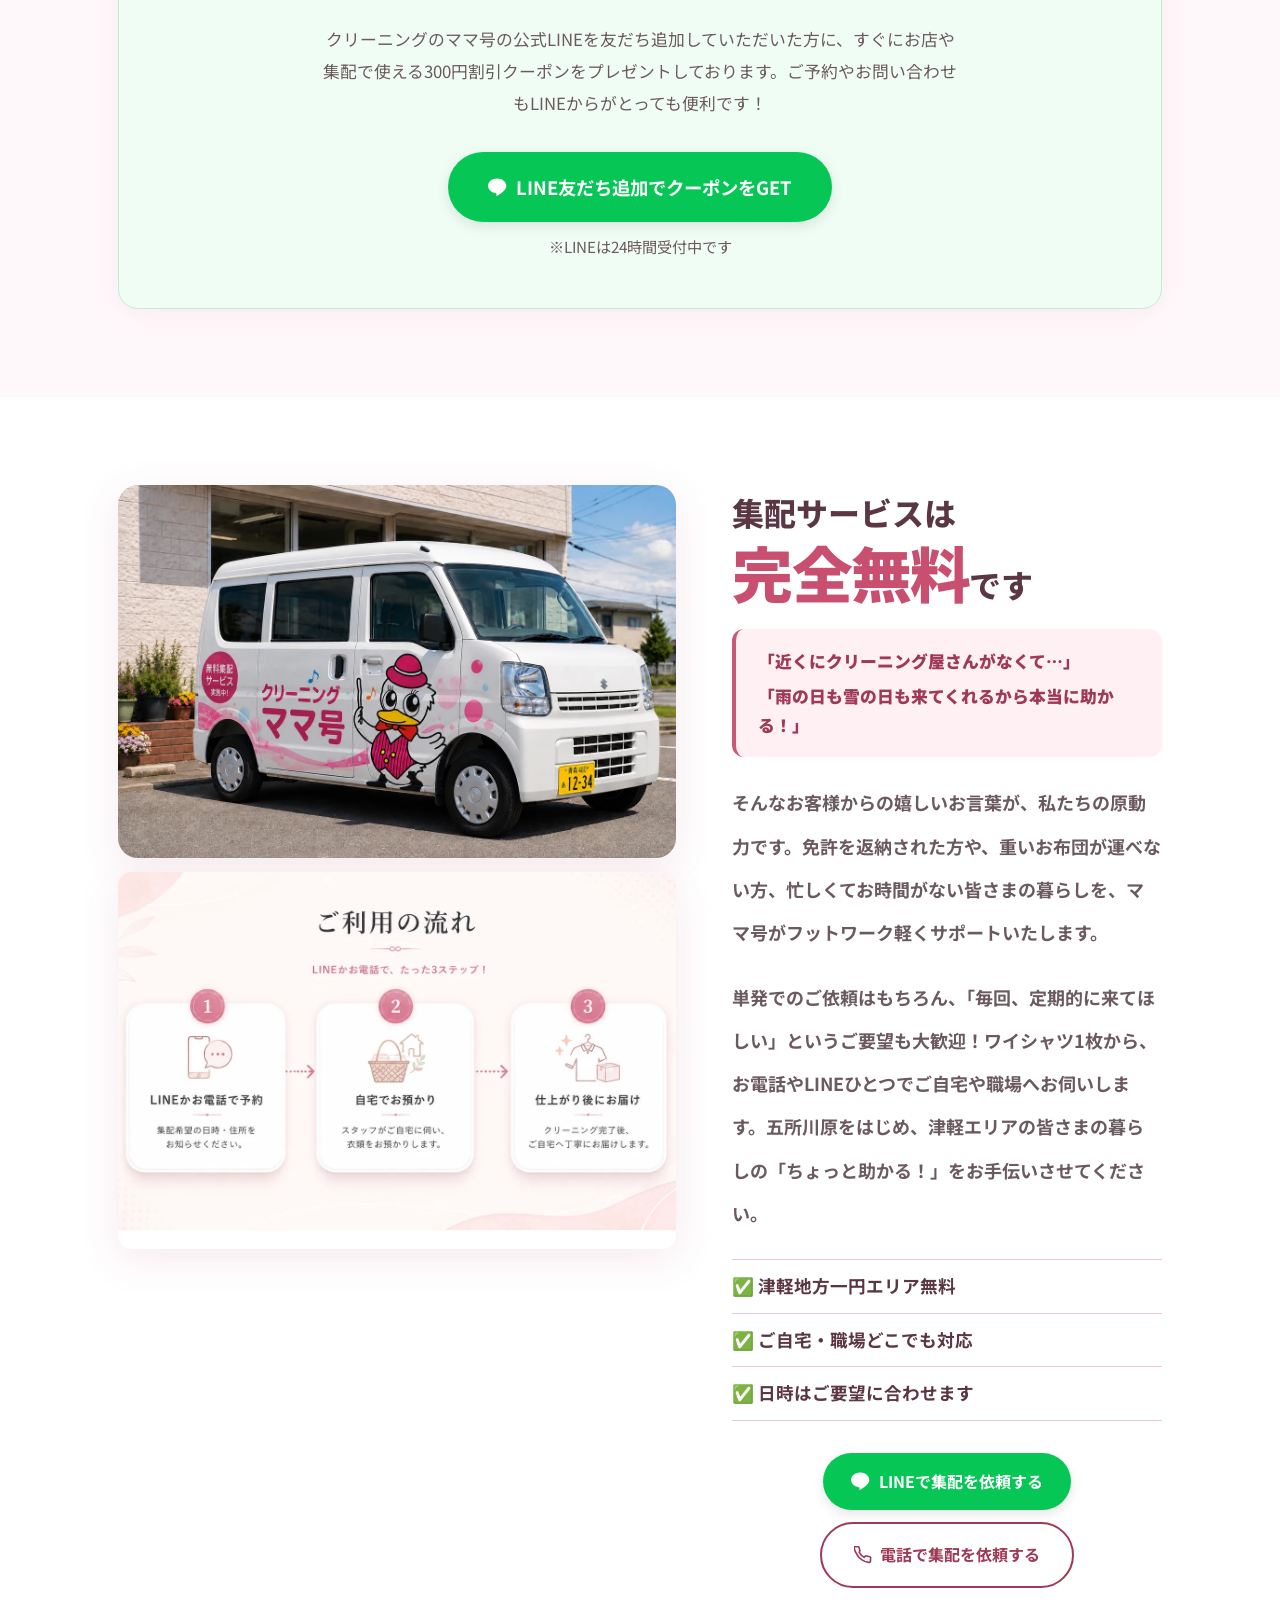
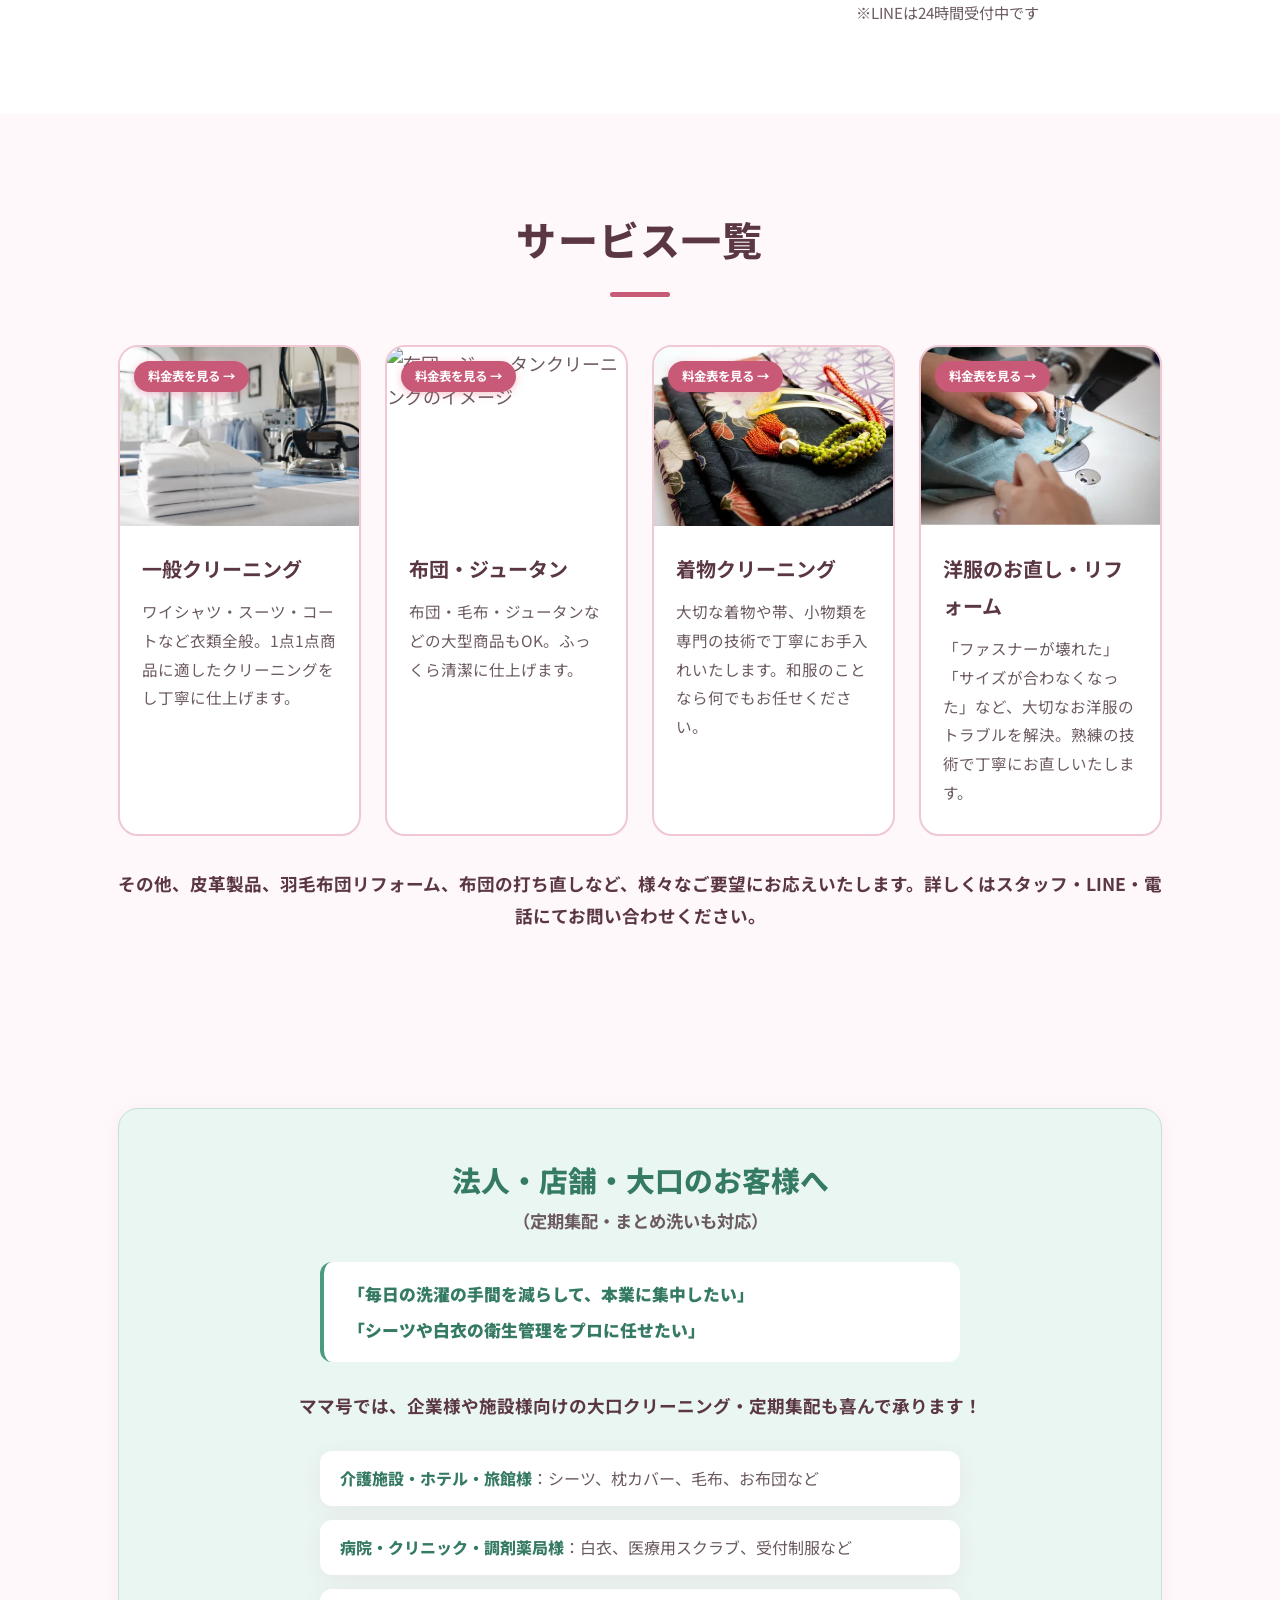
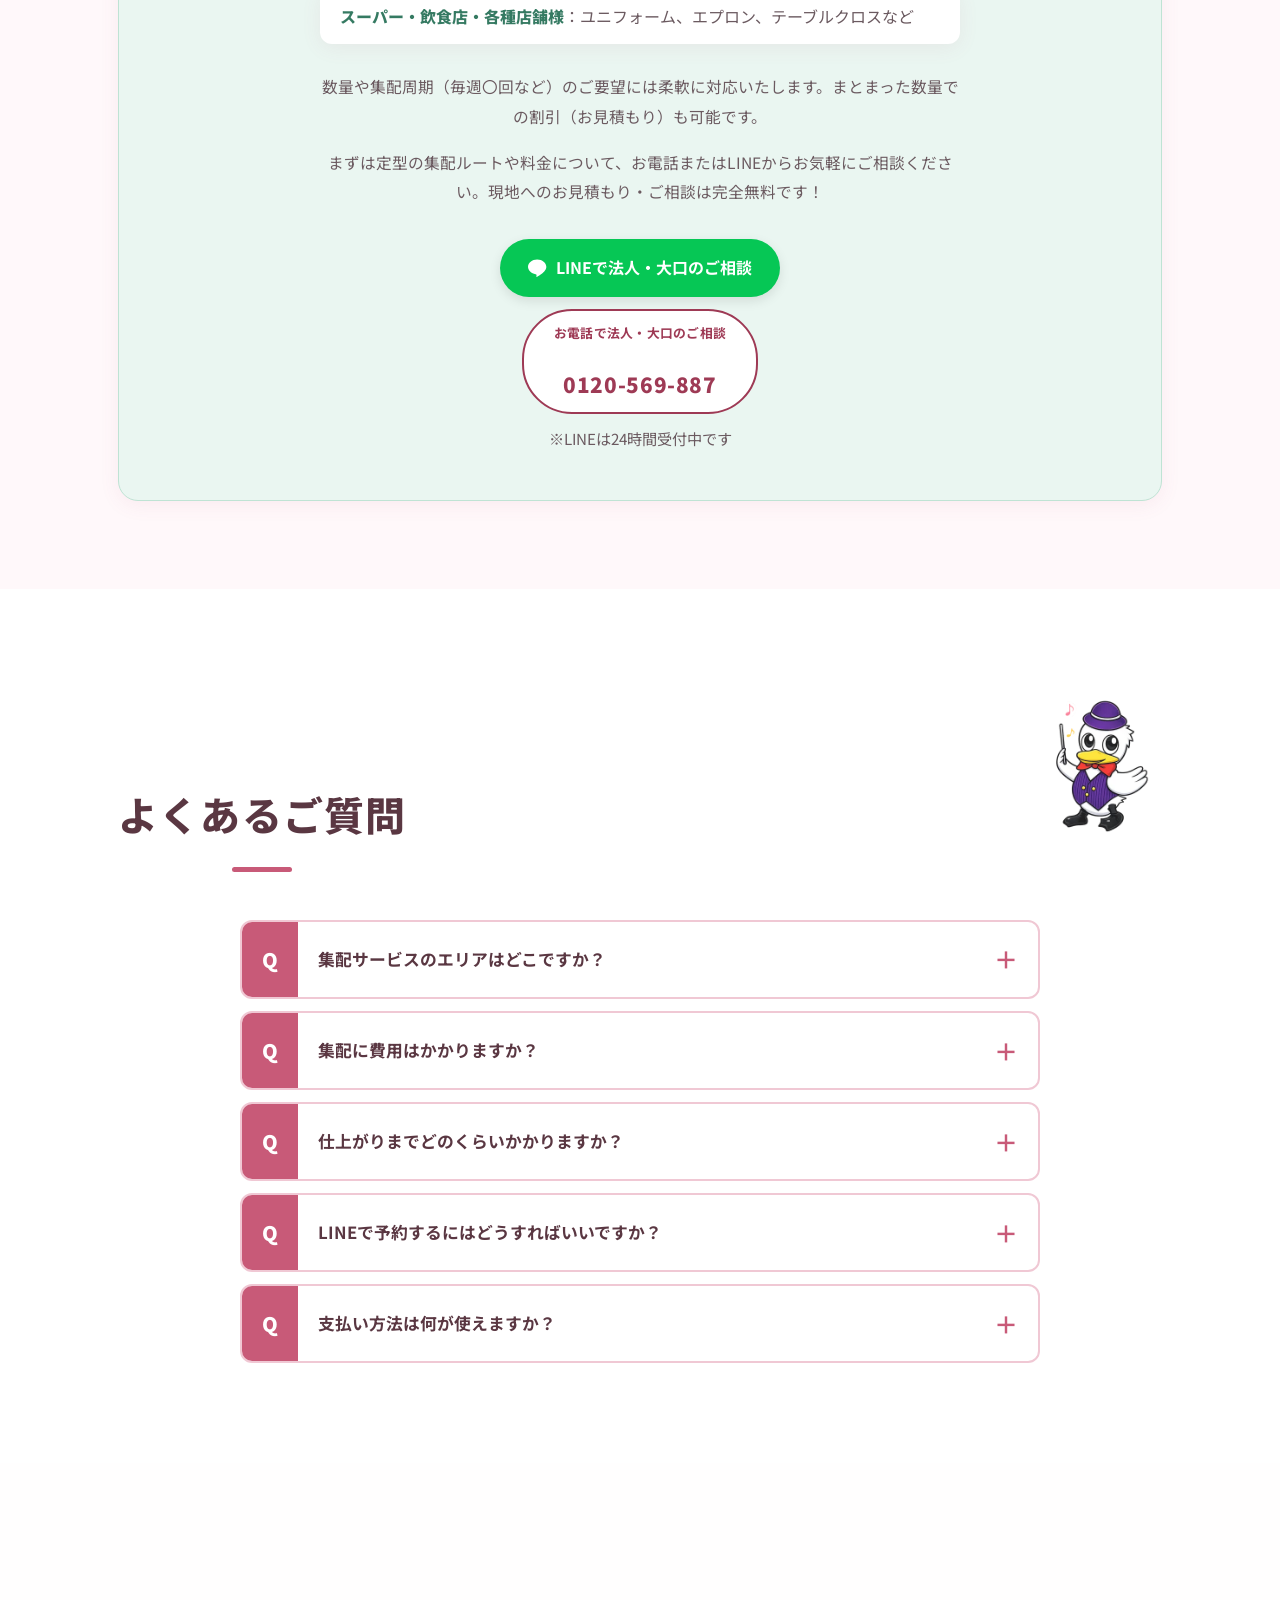
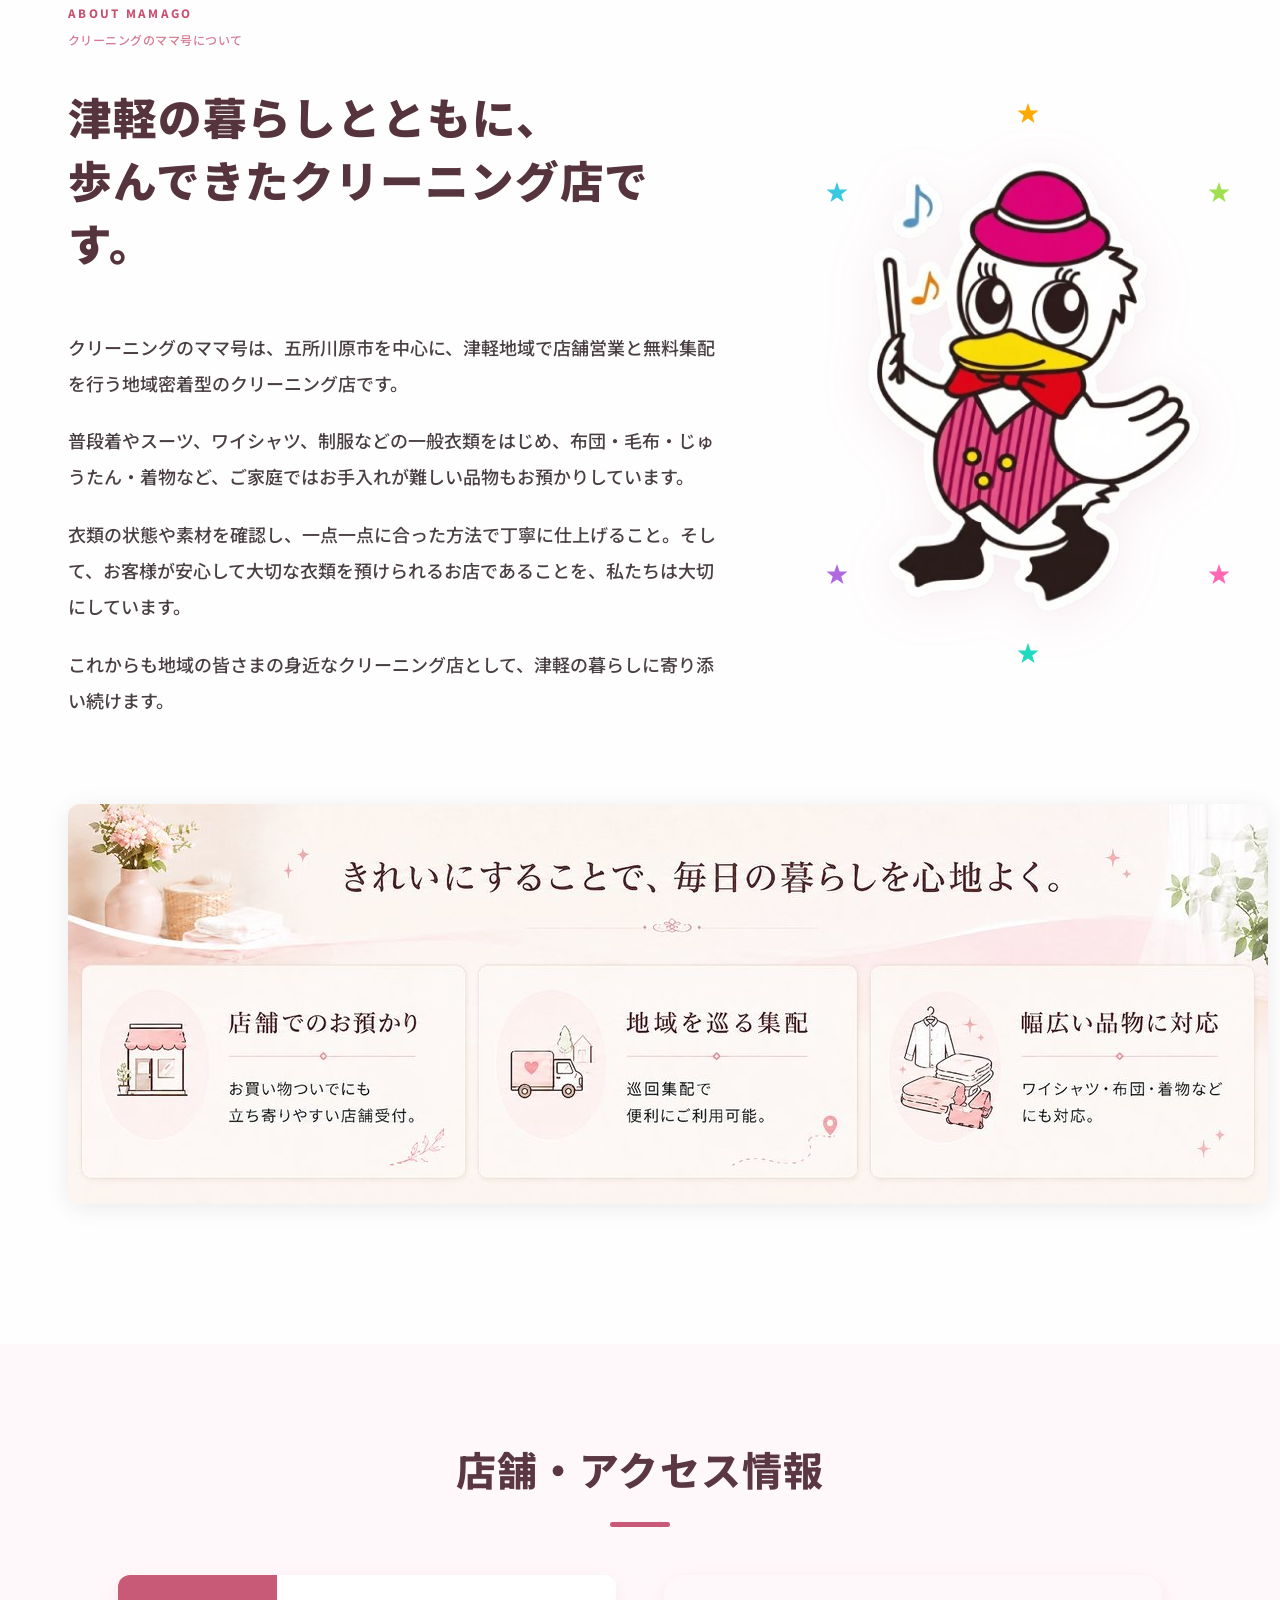
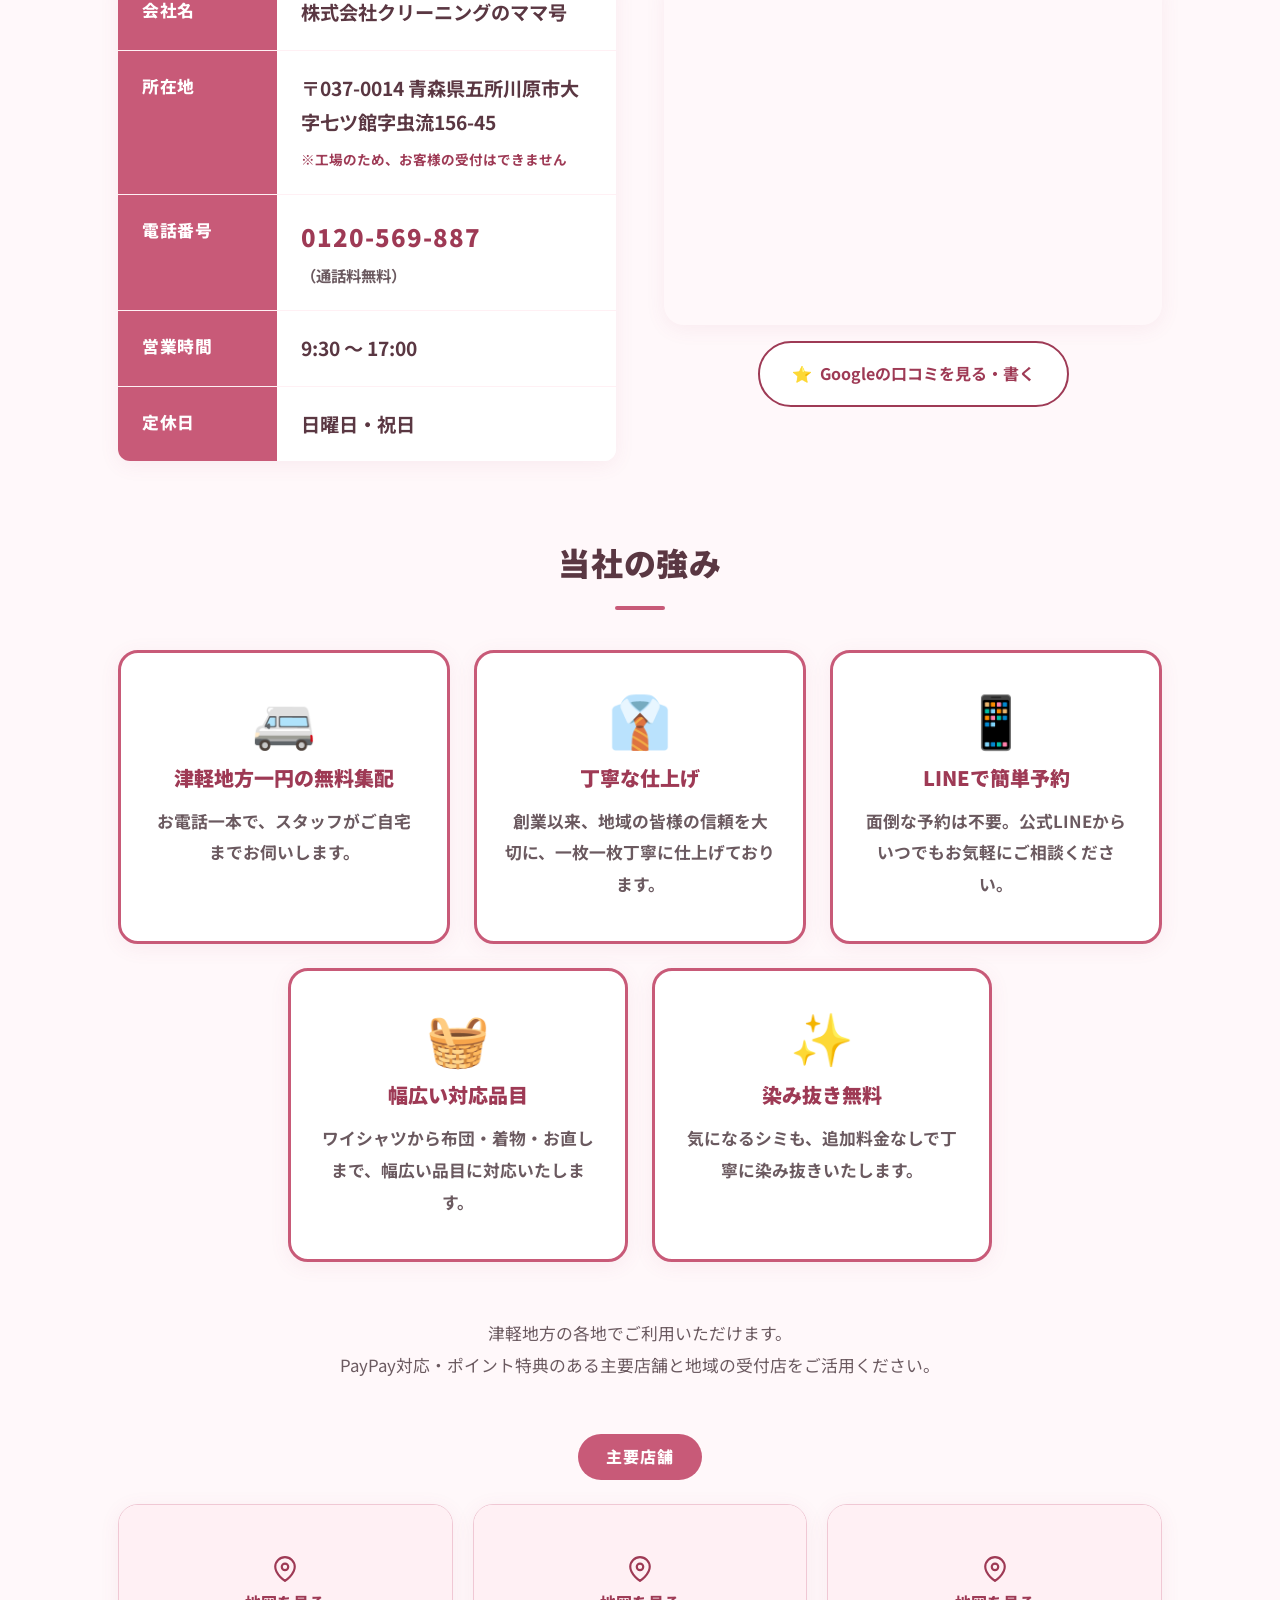
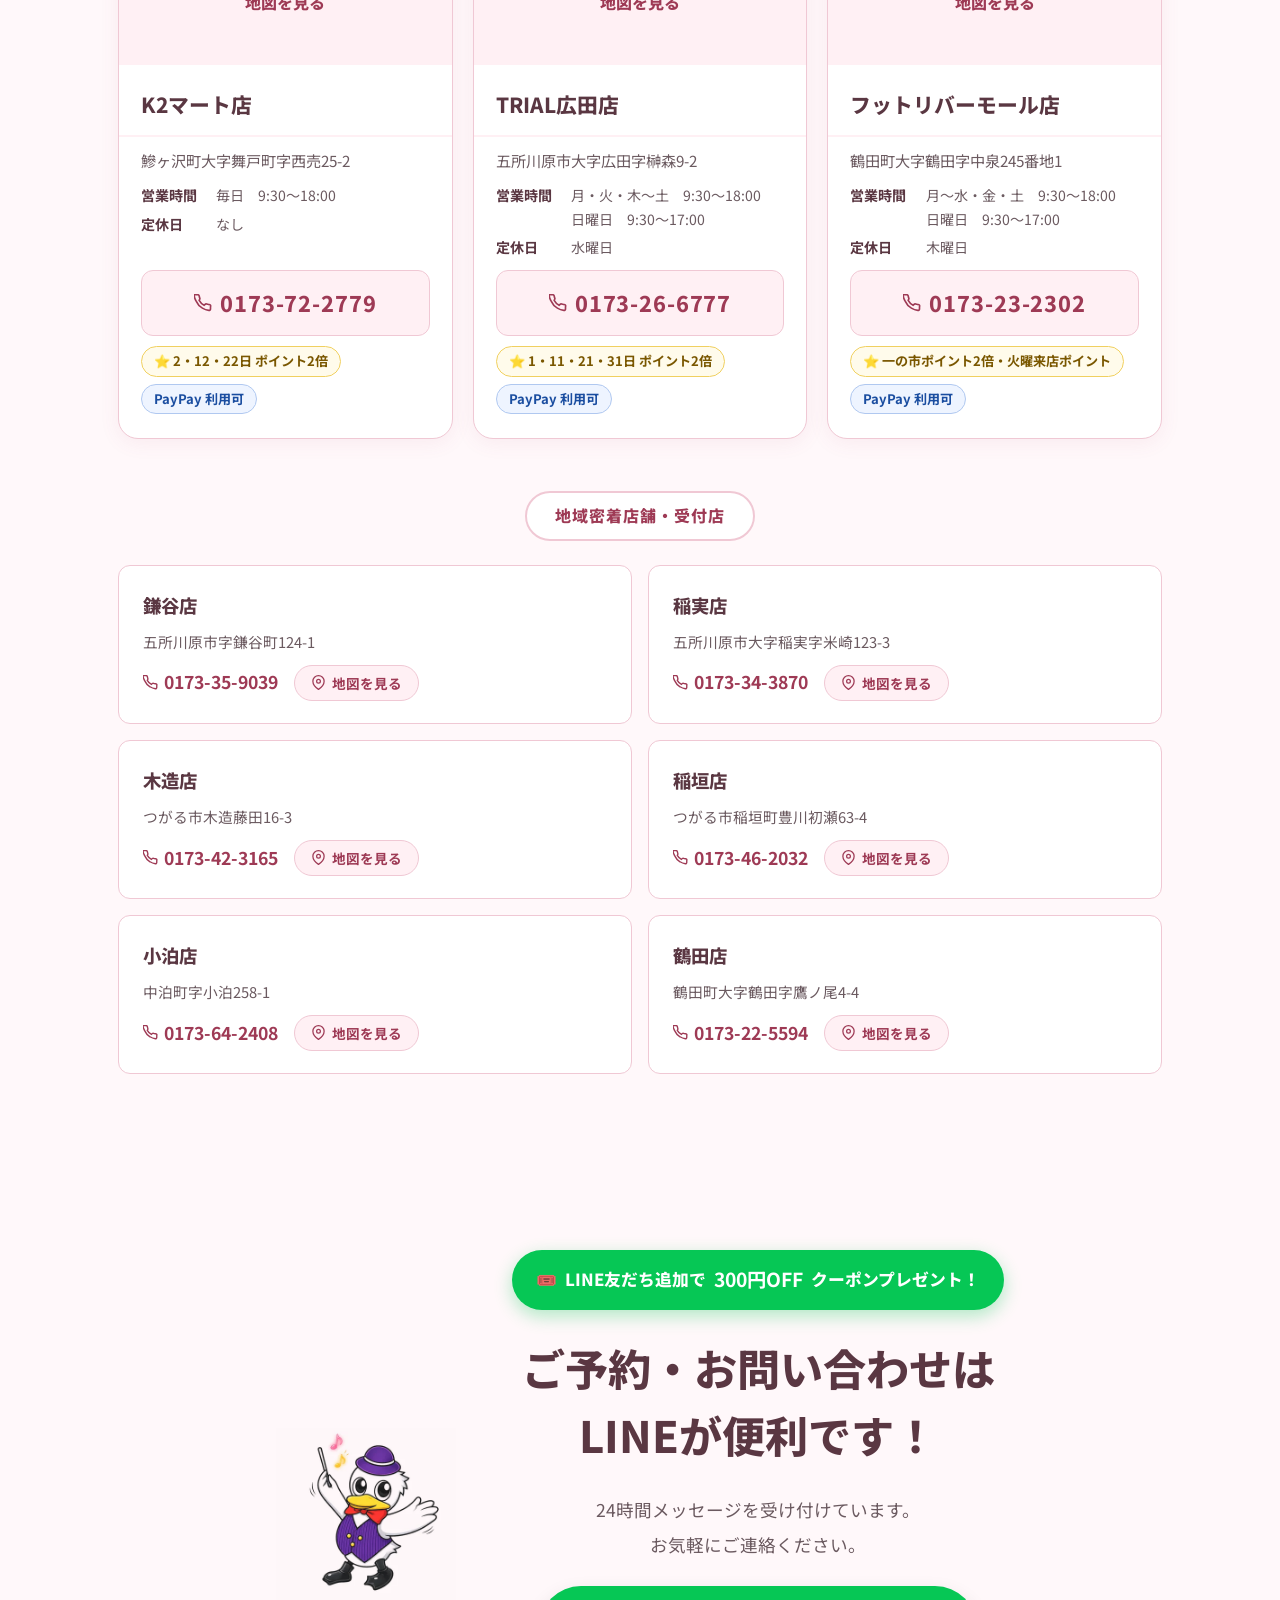
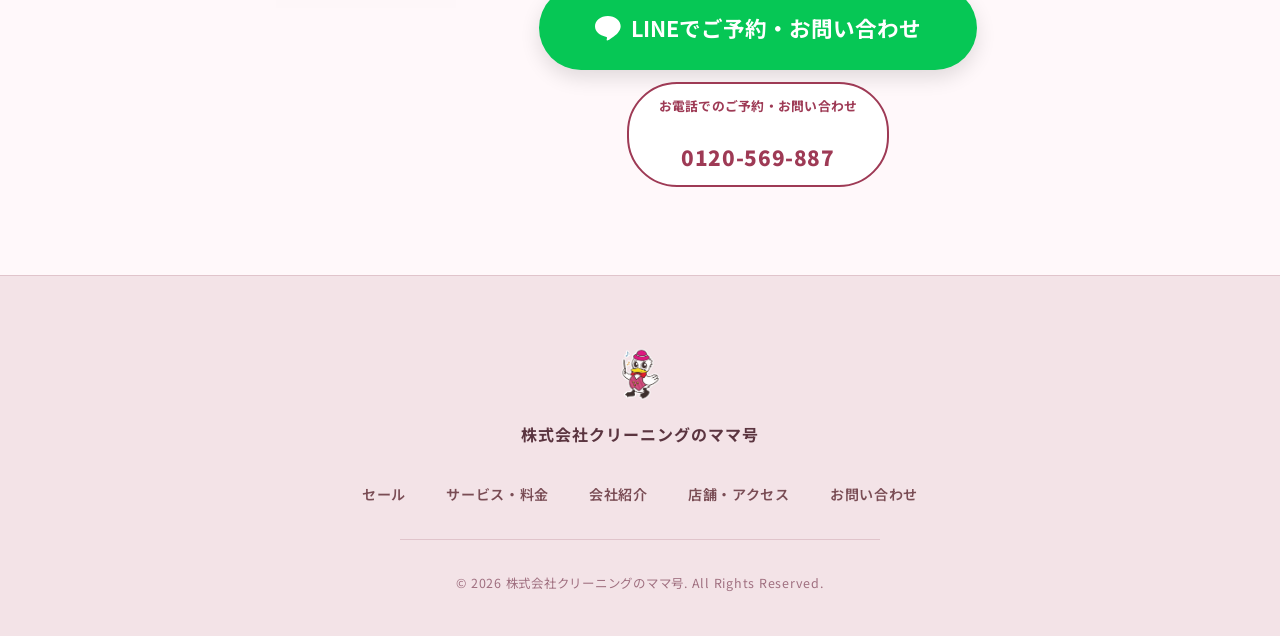
==== commit f67219d0: "feat: refine homepage hero branding Co-Authored-By: Claude Sonnet 5 <noreply@anthropic.com>" ====
--- a/index.html
+++ b/index.html
@@ -39,7 +39,7 @@
   <meta name="twitter:description" content="五所川原市を中心に青森県津軽地方一円で無料集配を行うクリーニング専門店。LINEで簡単予約。">
   <meta name="twitter:image"       content="https://cleaning-mamago.com/feature-banner.jpg">
 
-  <link rel="stylesheet" href="style.css?v=20260917a">
+  <link rel="stylesheet" href="style.css?v=20260918a">
   <link rel="preconnect" href="https://fonts.googleapis.com">
   <link href="https://fonts.googleapis.com/css2?family=Noto+Sans+JP:wght@400;700;900&display=swap" rel="stylesheet">
   <script src="scroll-clean.js" defer></script>
@@ -188,7 +188,10 @@
     </div>
     <div class="container hero__content">
       <p class="hero__catch">大切な一着を、きれいに、丁寧に。</p>
-      <h1 class="hero__title">五所川原市のクリーニングなら <span class="hero__title-brand">クリーニングのママ号</span></h1>
+      <div class="hero__brand">
+        <img src="mascot.webp" alt="" aria-hidden="true" class="hero__brand-mascot" style="mix-blend-mode: multiply;">
+        <h1 class="hero__title">クリーニングのママ号</h1>
+      </div>
       <p class="hero__desc">ワイシャツ・スーツ・布団・着物・お直しまで幅広く対応しています。</p>
       <div class="hero__btns">
         <a href="#services" class="hero__btn">料金を見る</a>
--- a/style.css
+++ b/style.css
@@ -1862,15 +1862,26 @@
   margin-bottom: 10px;
 }
 
+.hero__brand {
+  display: flex;
+  align-items: center;
+  justify-content: center;
+  gap: 12px;
+  margin-bottom: 16px;
+}
+
+.hero__brand-mascot {
+  height: 44px;
+  width: auto;
+  flex-shrink: 0;
+}
+
 .hero__title {
   font-size: clamp(1.7rem, 4.2vw, 2.7rem);
   font-weight: 900;
   color: var(--text);
   line-height: 1.45;
-  margin-bottom: 16px;
-}
-
-.hero__title-brand {
+  margin-bottom: 0;
   white-space: nowrap;
 }
 
@@ -3184,8 +3195,13 @@
     margin-bottom: 8px;
   }
 
-  .hero__title {
+  .hero__brand {
+    gap: 8px;
     margin-bottom: 12px;
+  }
+
+  .hero__brand-mascot {
+    height: 32px;
   }
 
   .hero__desc {
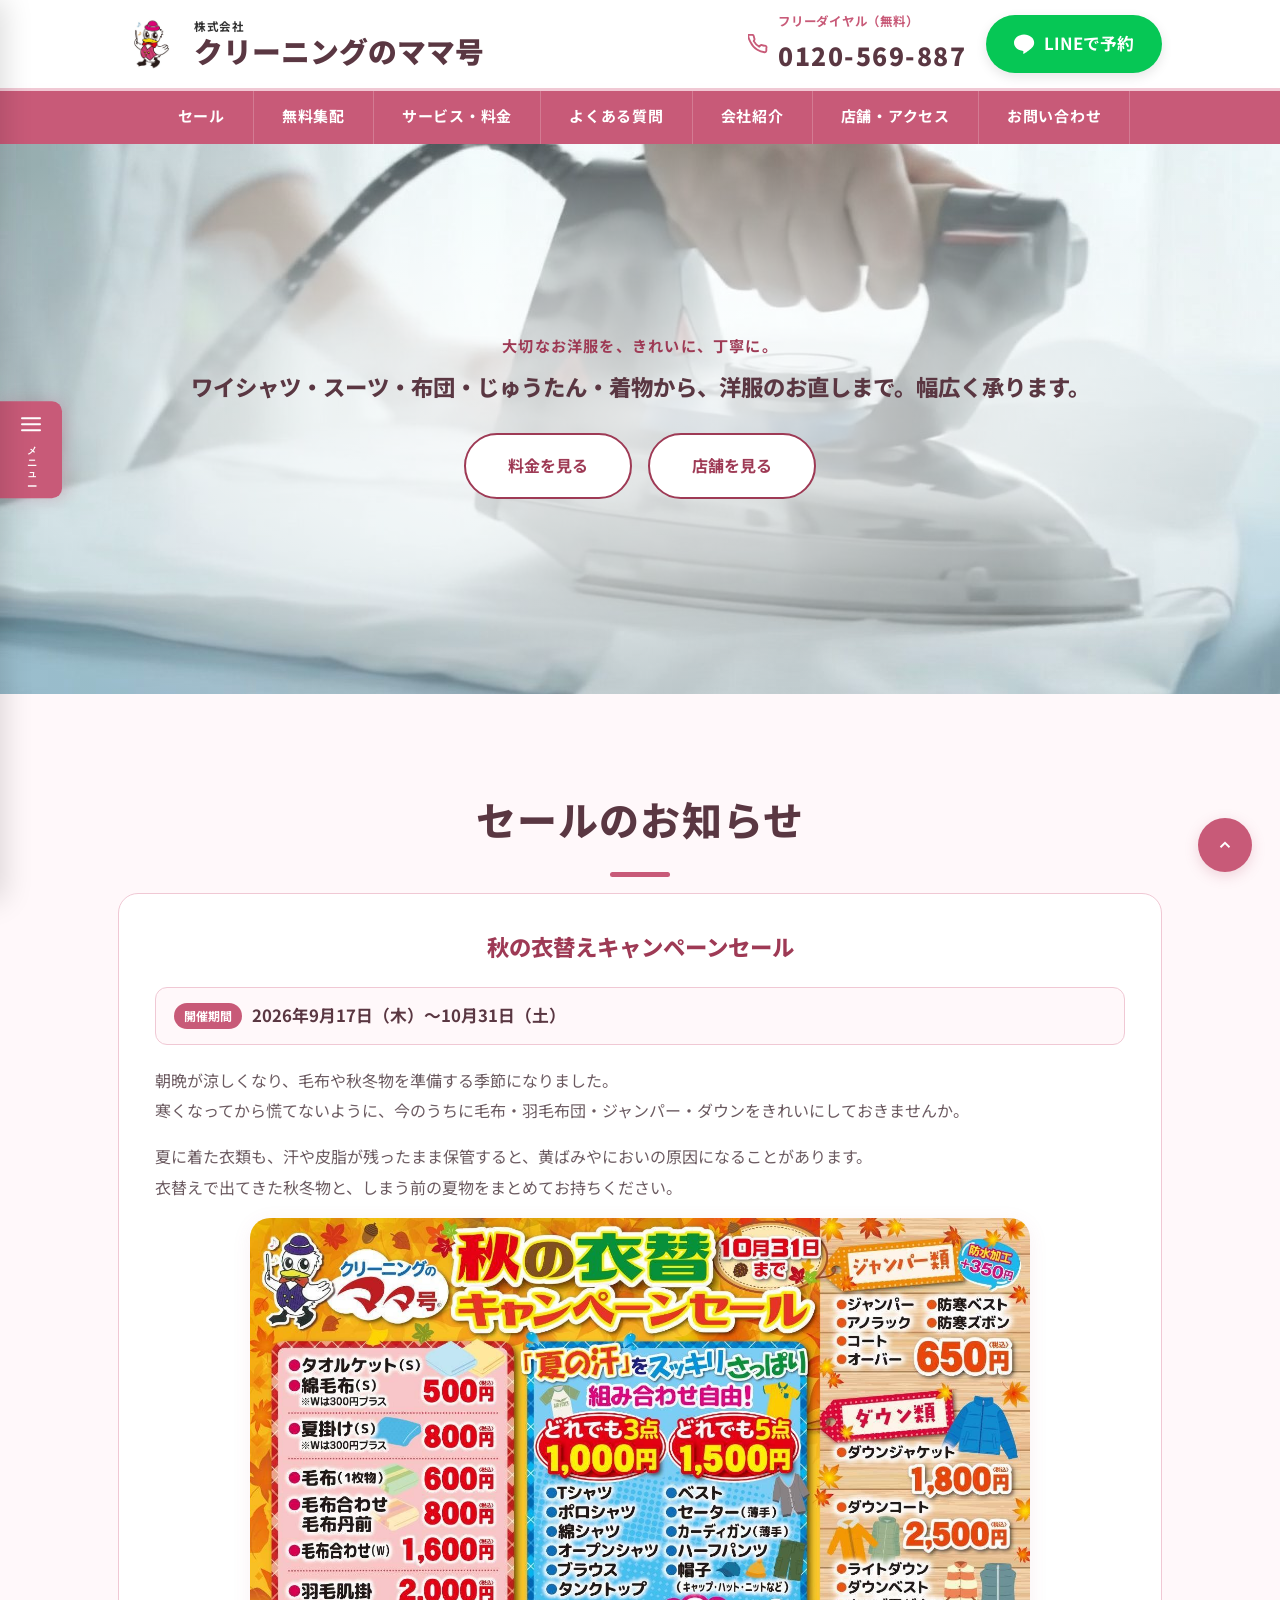
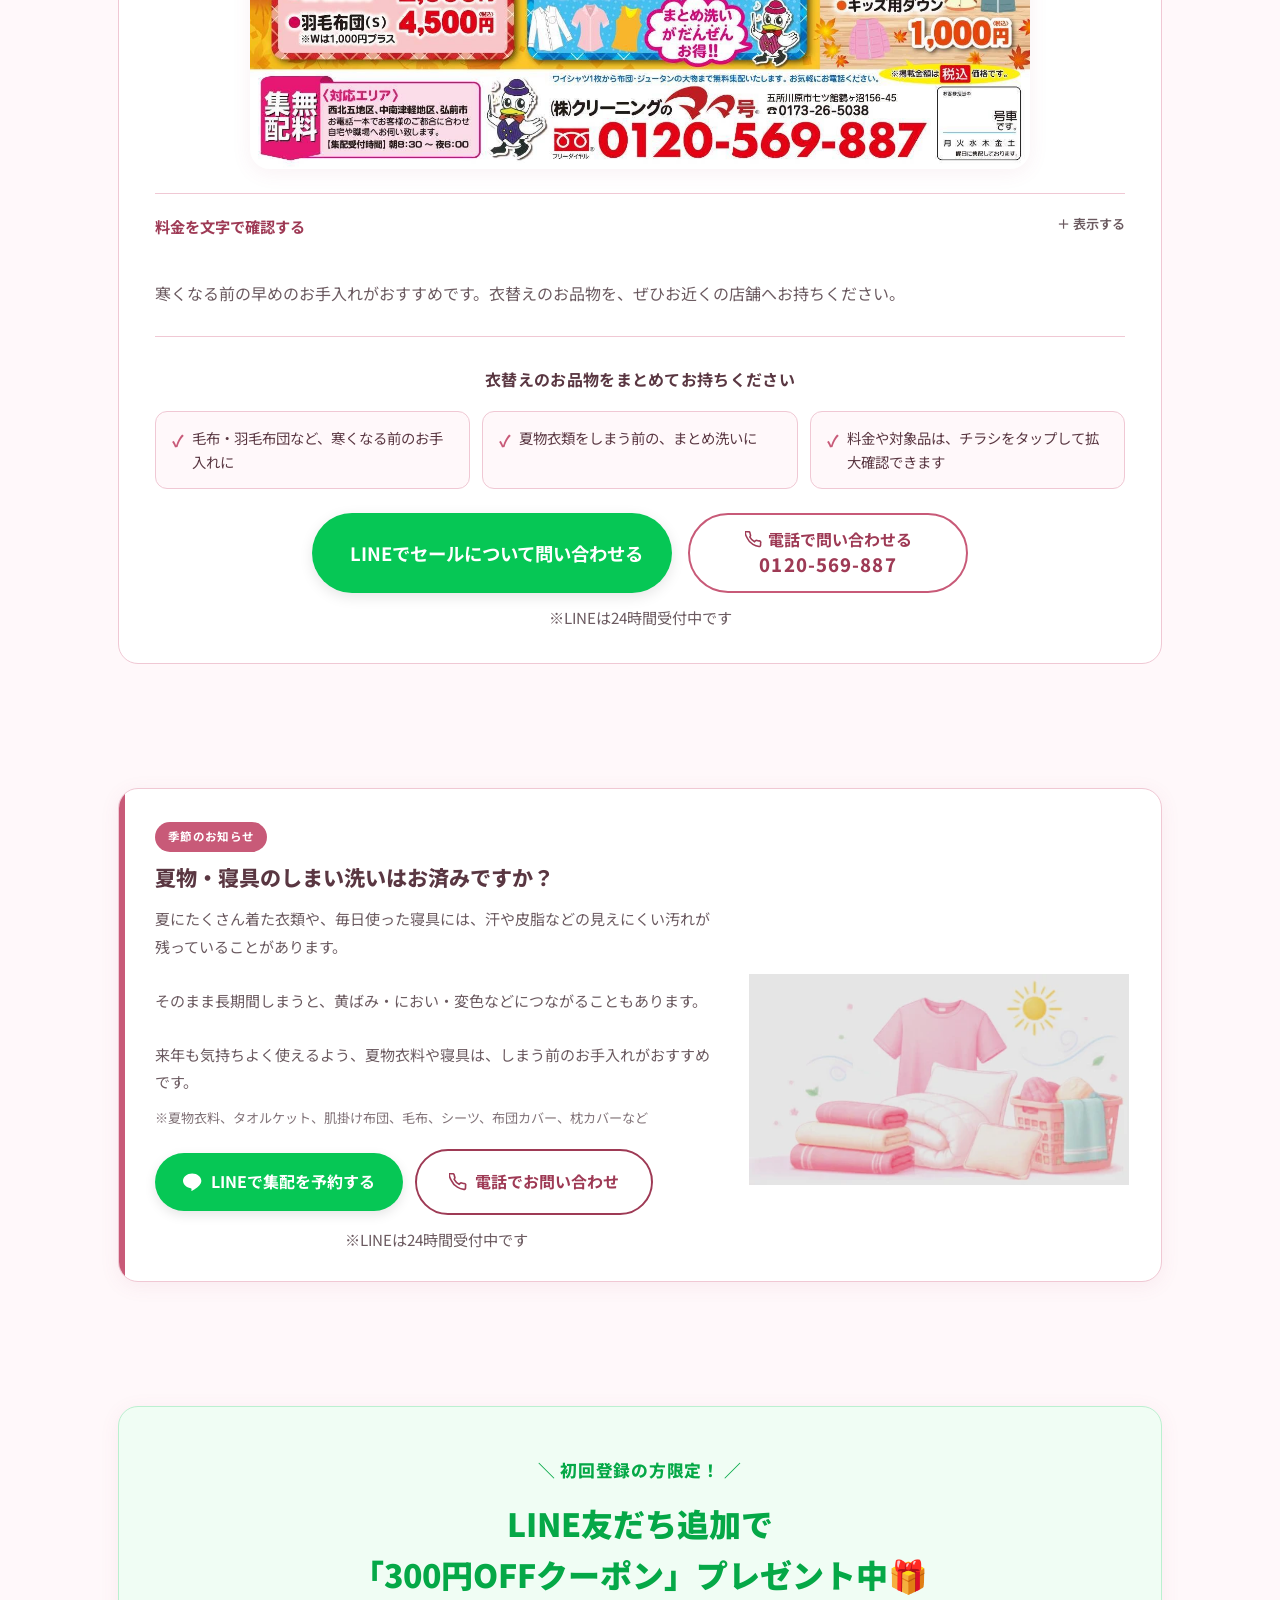
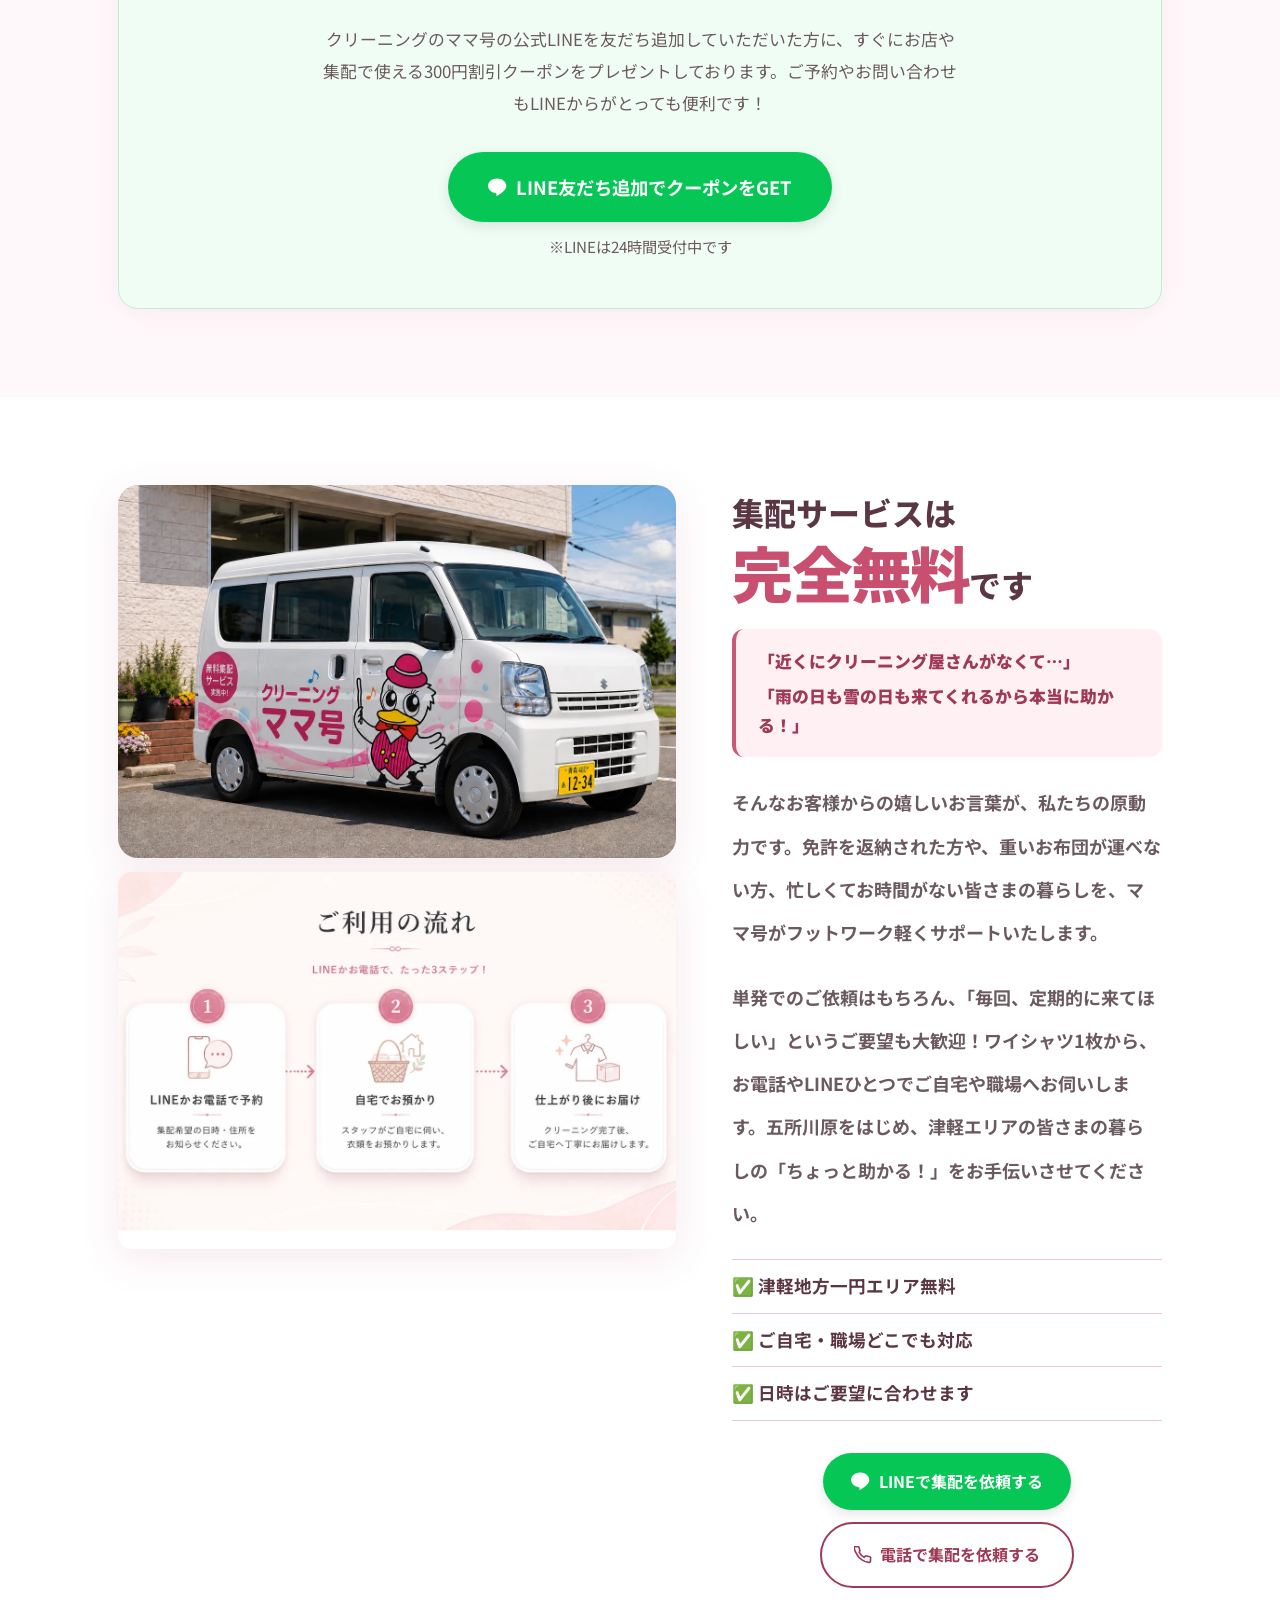
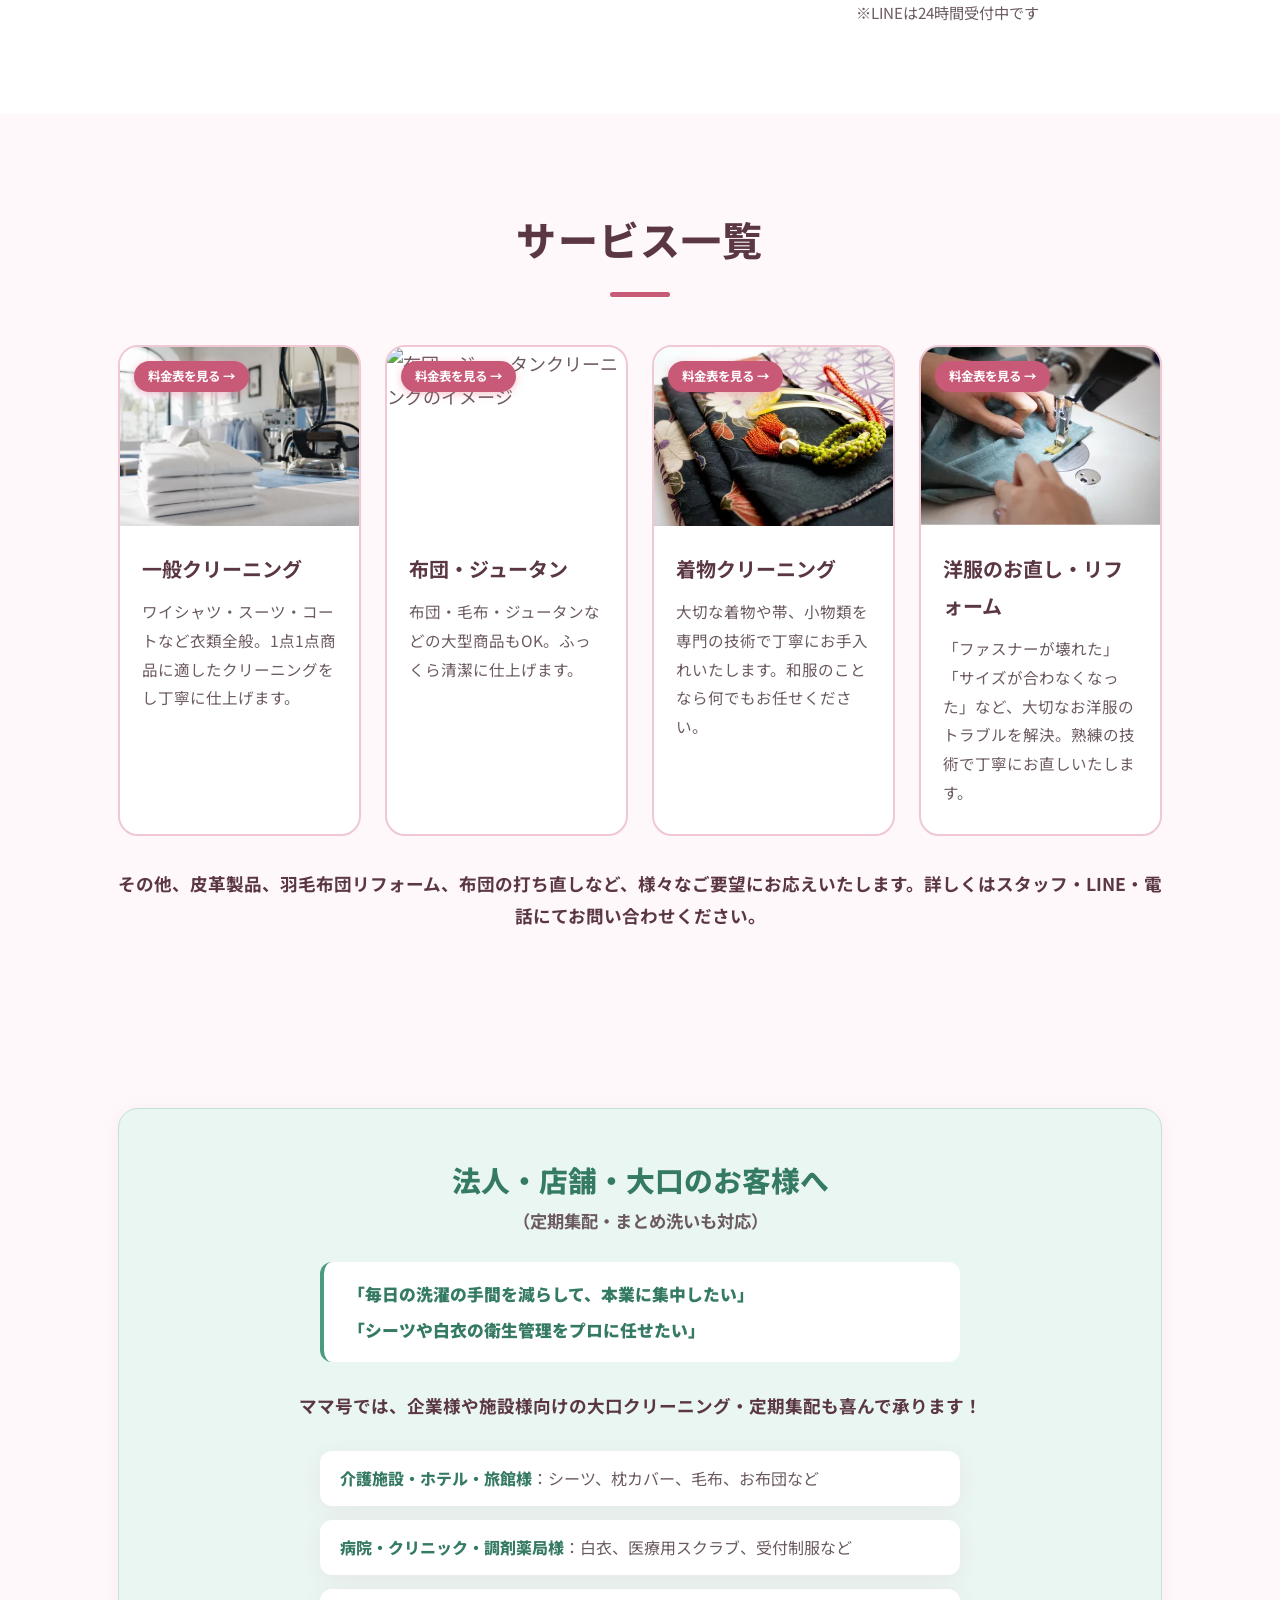
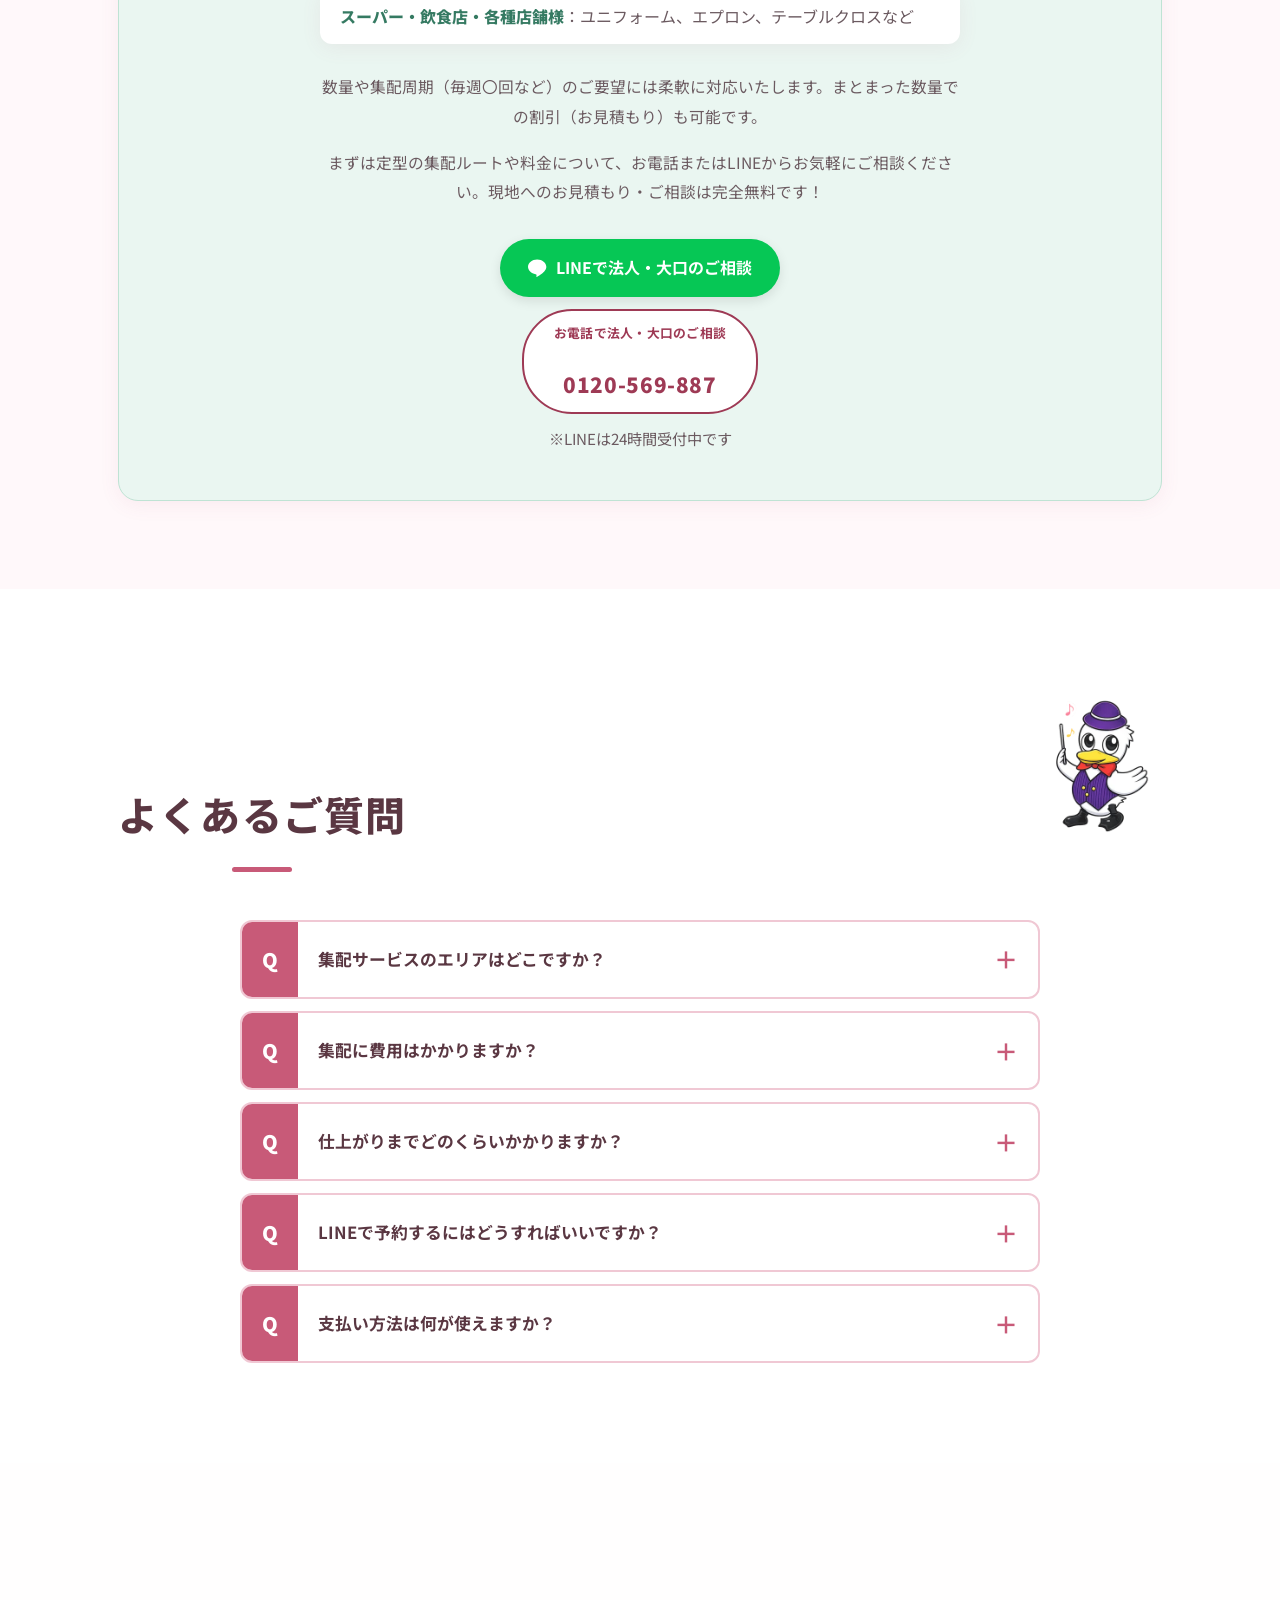
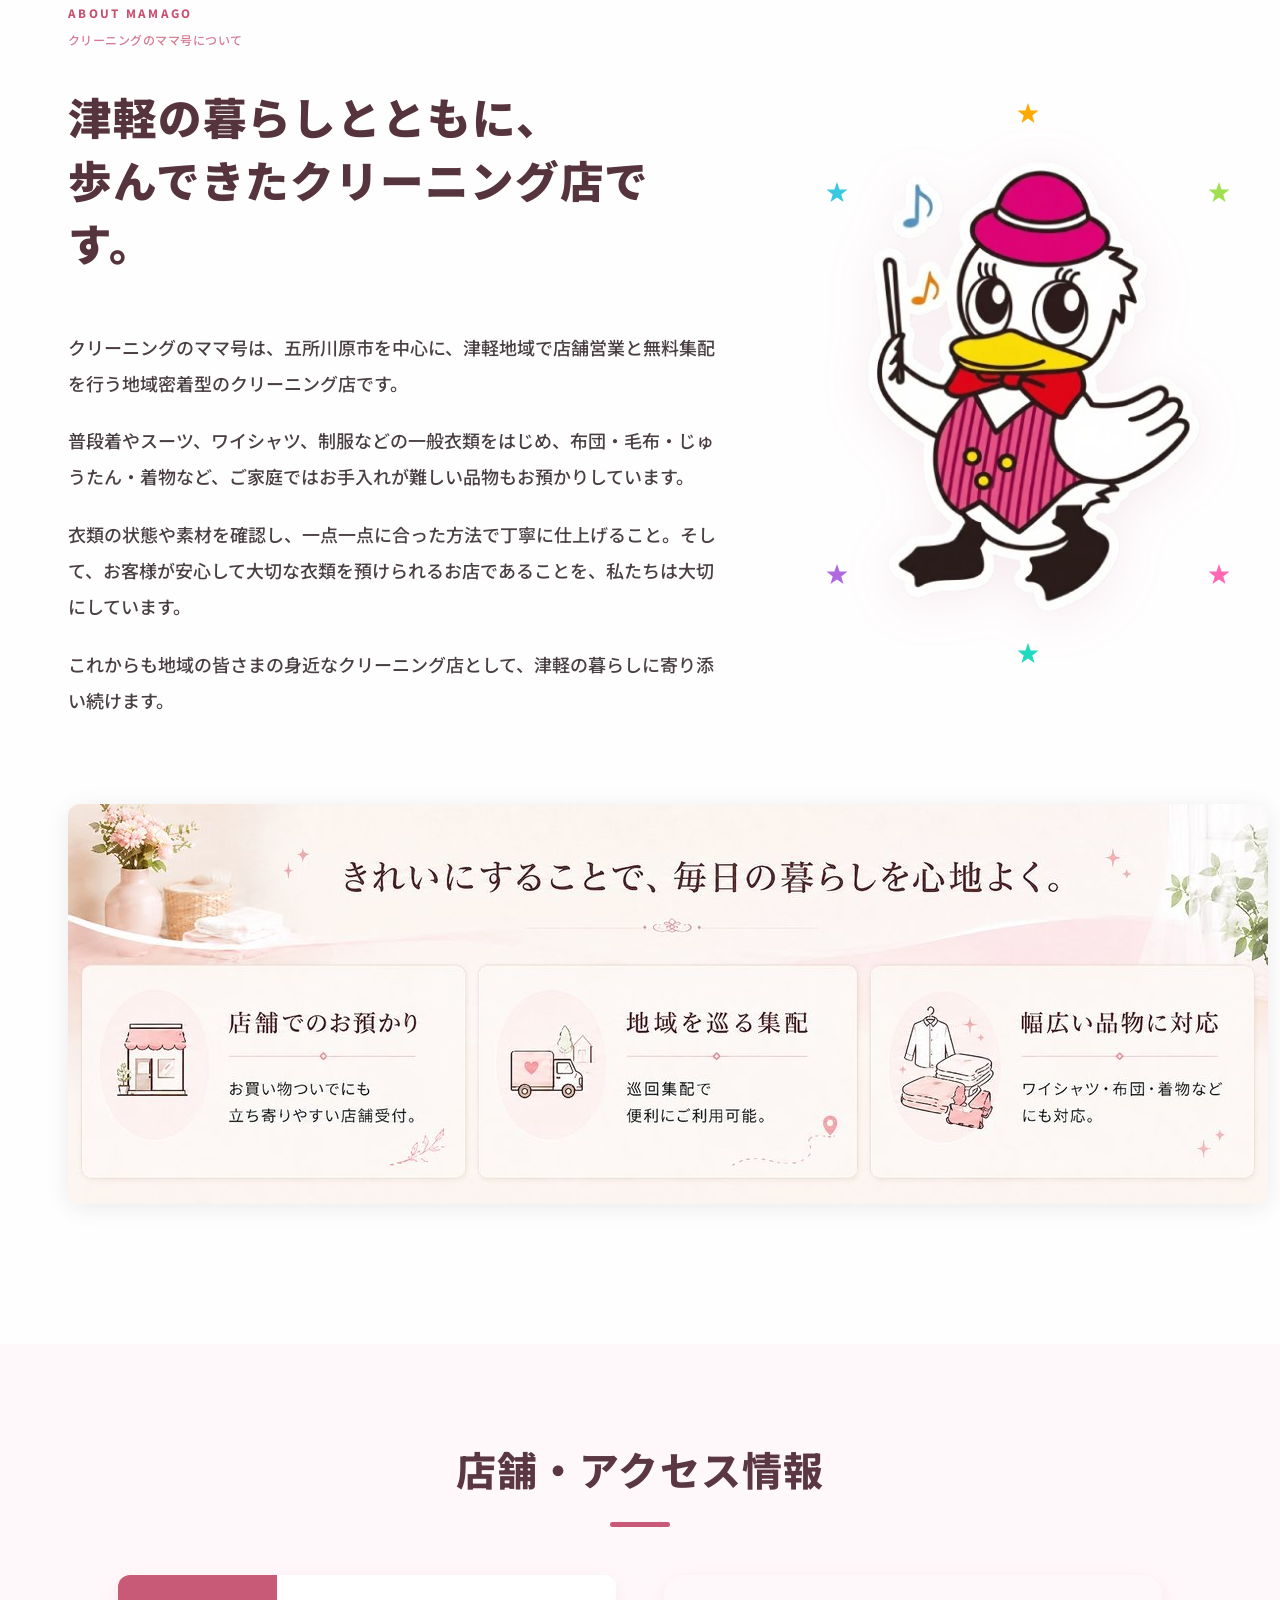
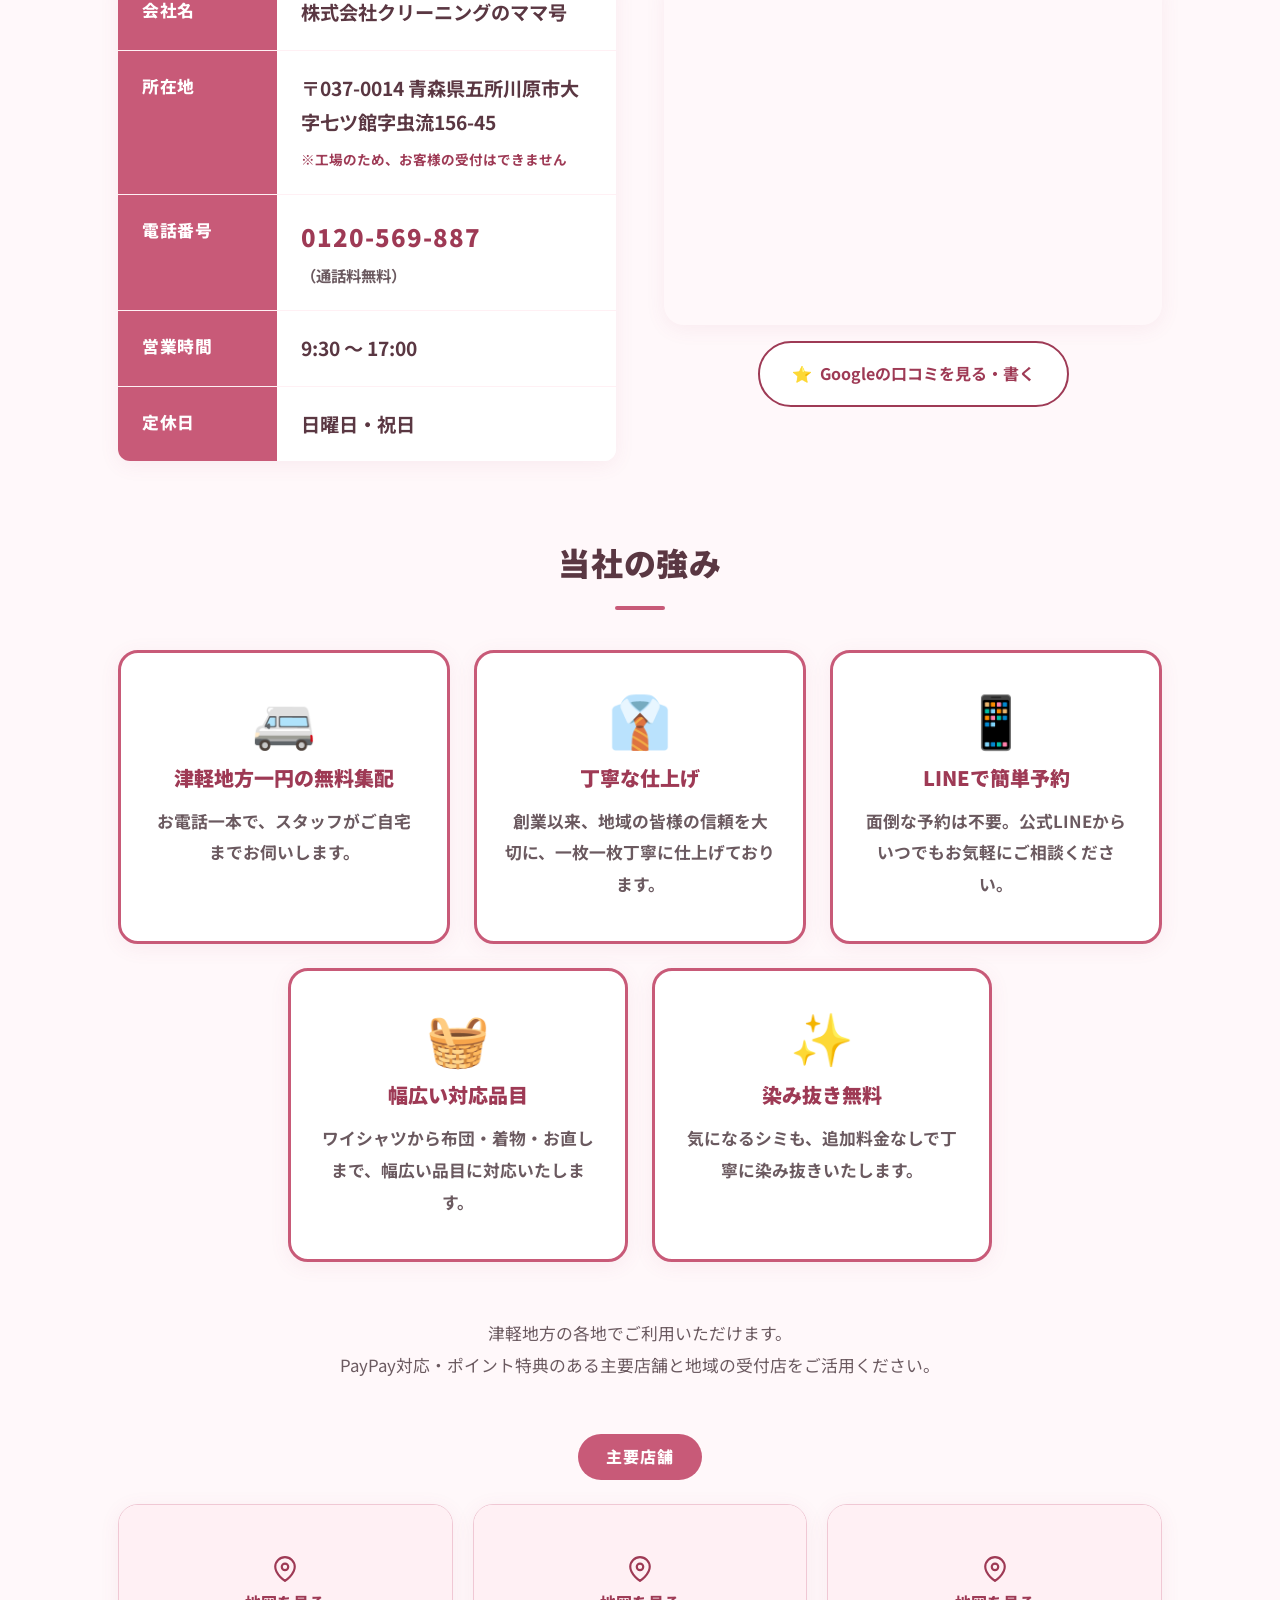
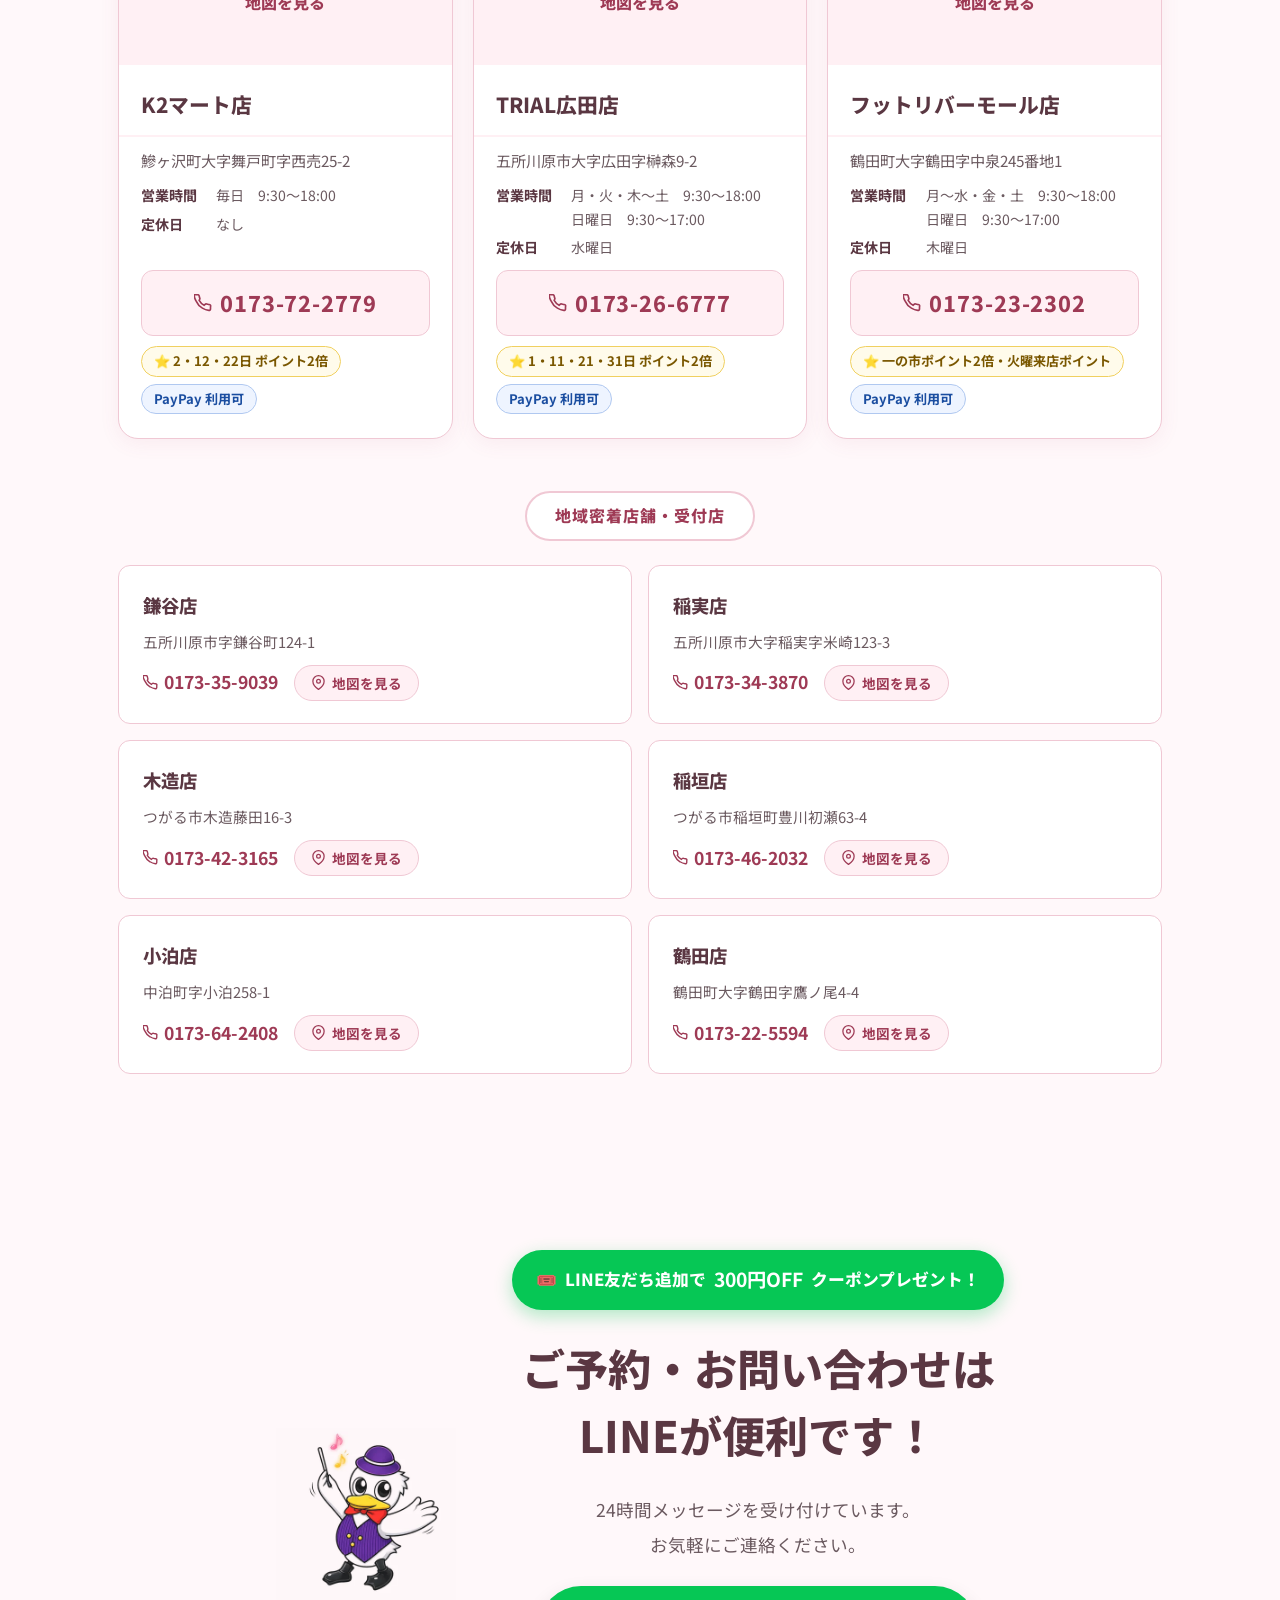
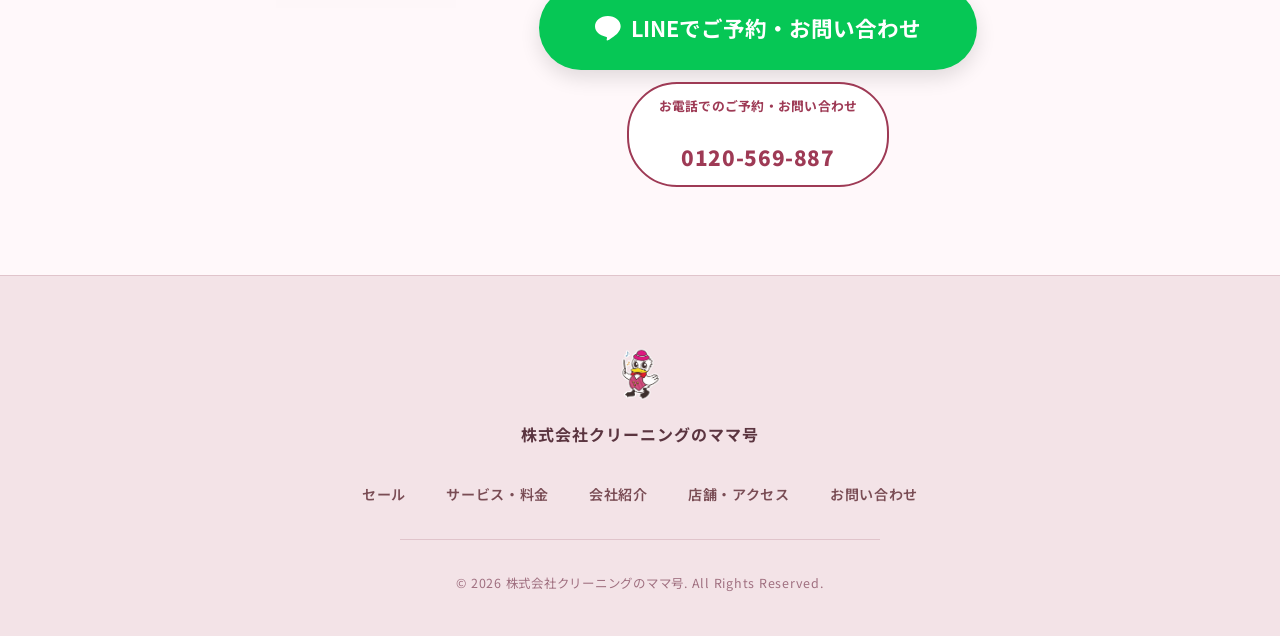
==== commit 30433a93: "refactor: simplify homepage hero copy Co-Authored-By: Claude Sonnet 5 <noreply@anthropic.com>" ====
--- a/index.html
+++ b/index.html
@@ -39,7 +39,7 @@
   <meta name="twitter:description" content="五所川原市を中心に青森県津軽地方一円で無料集配を行うクリーニング専門店。LINEで簡単予約。">
   <meta name="twitter:image"       content="https://cleaning-mamago.com/feature-banner.jpg">
 
-  <link rel="stylesheet" href="style.css?v=20260918a">
+  <link rel="stylesheet" href="style.css?v=20260918b">
   <link rel="preconnect" href="https://fonts.googleapis.com">
   <link href="https://fonts.googleapis.com/css2?family=Noto+Sans+JP:wght@400;700;900&display=swap" rel="stylesheet">
   <script src="scroll-clean.js" defer></script>
@@ -187,12 +187,8 @@
       <div class="hero__overlay" aria-hidden="true"></div>
     </div>
     <div class="container hero__content">
-      <p class="hero__catch">大切な一着を、きれいに、丁寧に。</p>
-      <div class="hero__brand">
-        <img src="mascot.webp" alt="" aria-hidden="true" class="hero__brand-mascot" style="mix-blend-mode: multiply;">
-        <h1 class="hero__title">クリーニングのママ号</h1>
-      </div>
-      <p class="hero__desc">ワイシャツ・スーツ・布団・着物・お直しまで幅広く対応しています。</p>
+      <p class="hero__catch">大切なお洋服を、きれいに、丁寧に。</p>
+      <h1 class="hero__title">ワイシャツ・スーツ・布団・じゅうたん・着物から、洋服のお直しまで。幅広く承ります。</h1>
       <div class="hero__btns">
         <a href="#services" class="hero__btn">料金を見る</a>
         <a href="#shops" class="hero__btn">店舗を見る</a>
--- a/style.css
+++ b/style.css
@@ -1862,34 +1862,13 @@
   margin-bottom: 10px;
 }
 
-.hero__brand {
-  display: flex;
-  align-items: center;
-  justify-content: center;
-  gap: 12px;
-  margin-bottom: 16px;
-}
-
-.hero__brand-mascot {
-  height: 44px;
-  width: auto;
-  flex-shrink: 0;
-}
-
 .hero__title {
-  font-size: clamp(1.7rem, 4.2vw, 2.7rem);
-  font-weight: 900;
+  max-width: 1044px;
+  margin: 0 auto 28px;
+  font-size: clamp(1.15rem, 1.75vw, 1.5625rem);
+  font-weight: 800;
   color: var(--text);
-  line-height: 1.45;
-  margin-bottom: 0;
-  white-space: nowrap;
-}
-
-.hero__desc {
-  font-size: clamp(0.95rem, 1.6vw, 1.08rem);
-  color: var(--text-mid);
-  line-height: 1.8;
-  margin-bottom: 28px;
+  line-height: 1.6;
 }
 
 .hero__btns {
@@ -3195,16 +3174,10 @@
     margin-bottom: 8px;
   }
 
-  .hero__brand {
-    gap: 8px;
-    margin-bottom: 12px;
-  }
-
-  .hero__brand-mascot {
-    height: 32px;
-  }
-
-  .hero__desc {
+  .hero__title {
+    max-width: none;
+    font-size: clamp(1.15rem, 4.6vw, 1.4rem);
+    line-height: 1.55;
     margin-bottom: 20px;
   }
 
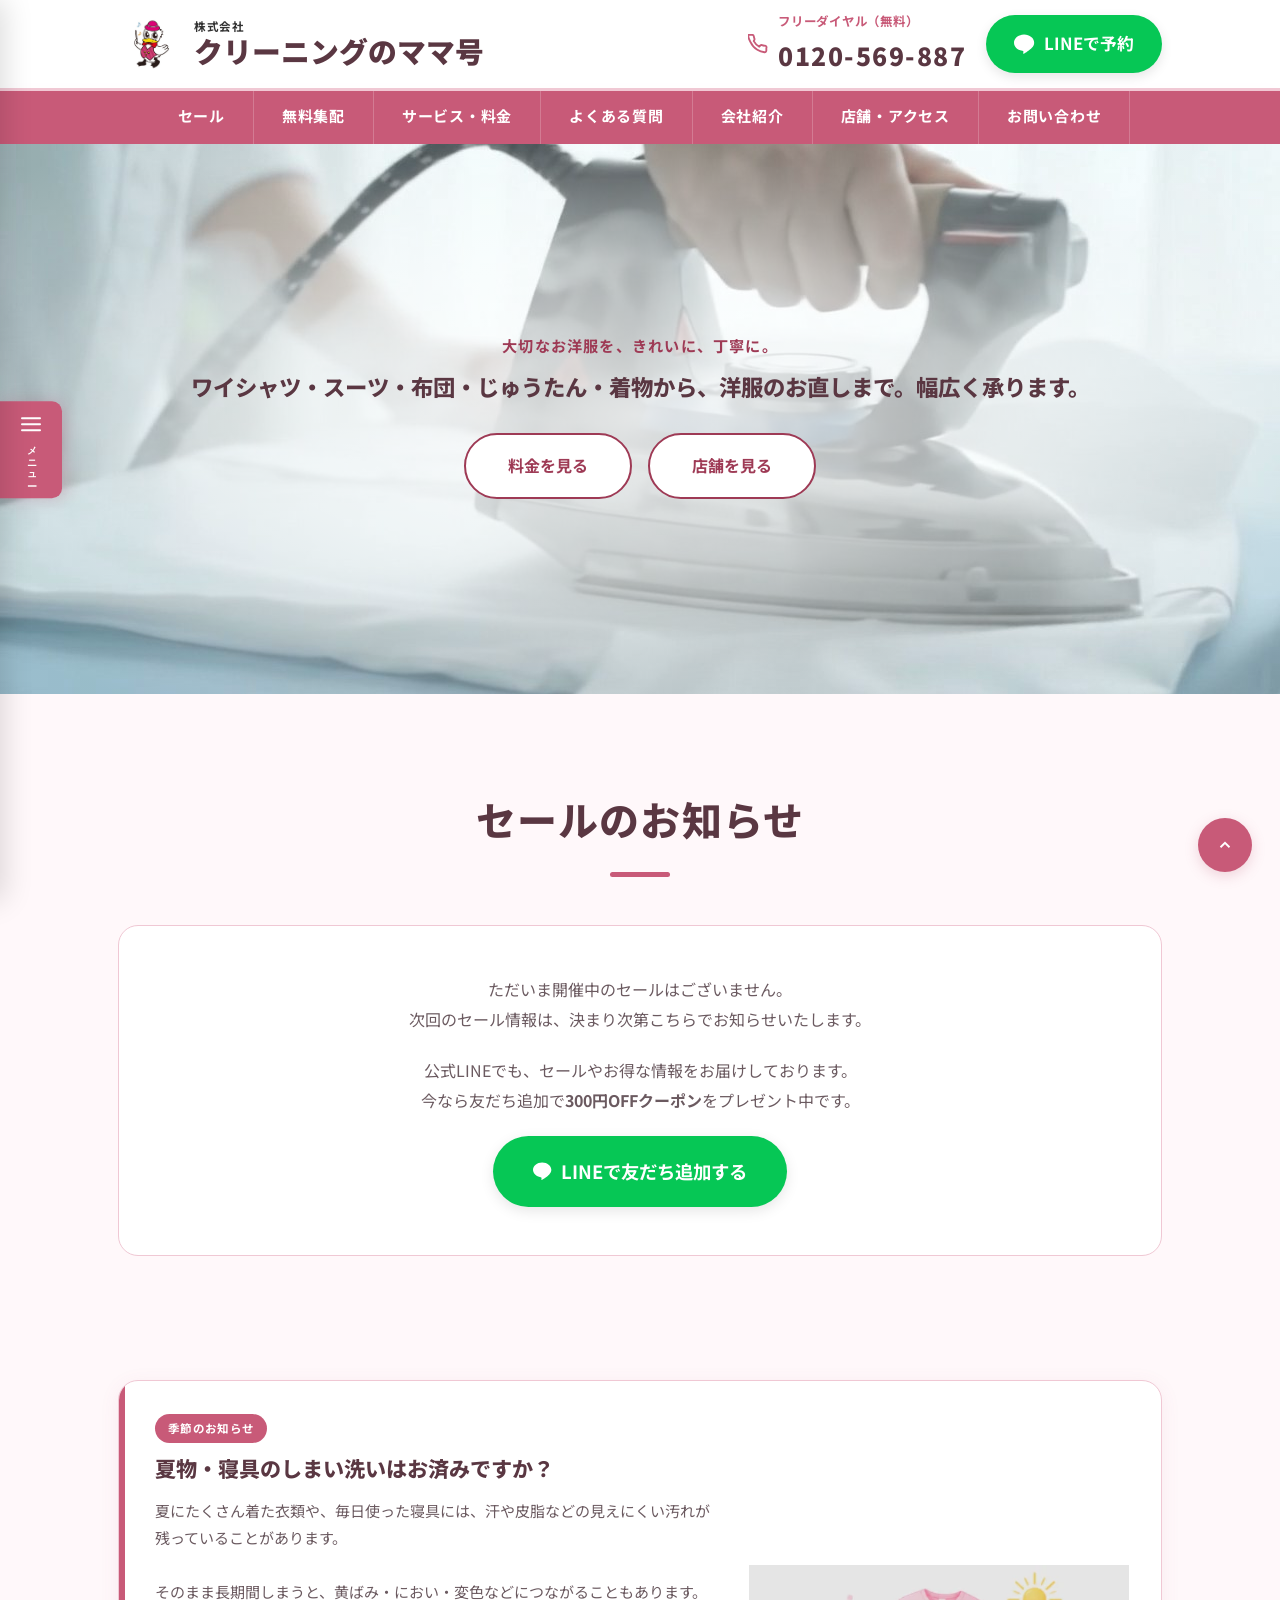
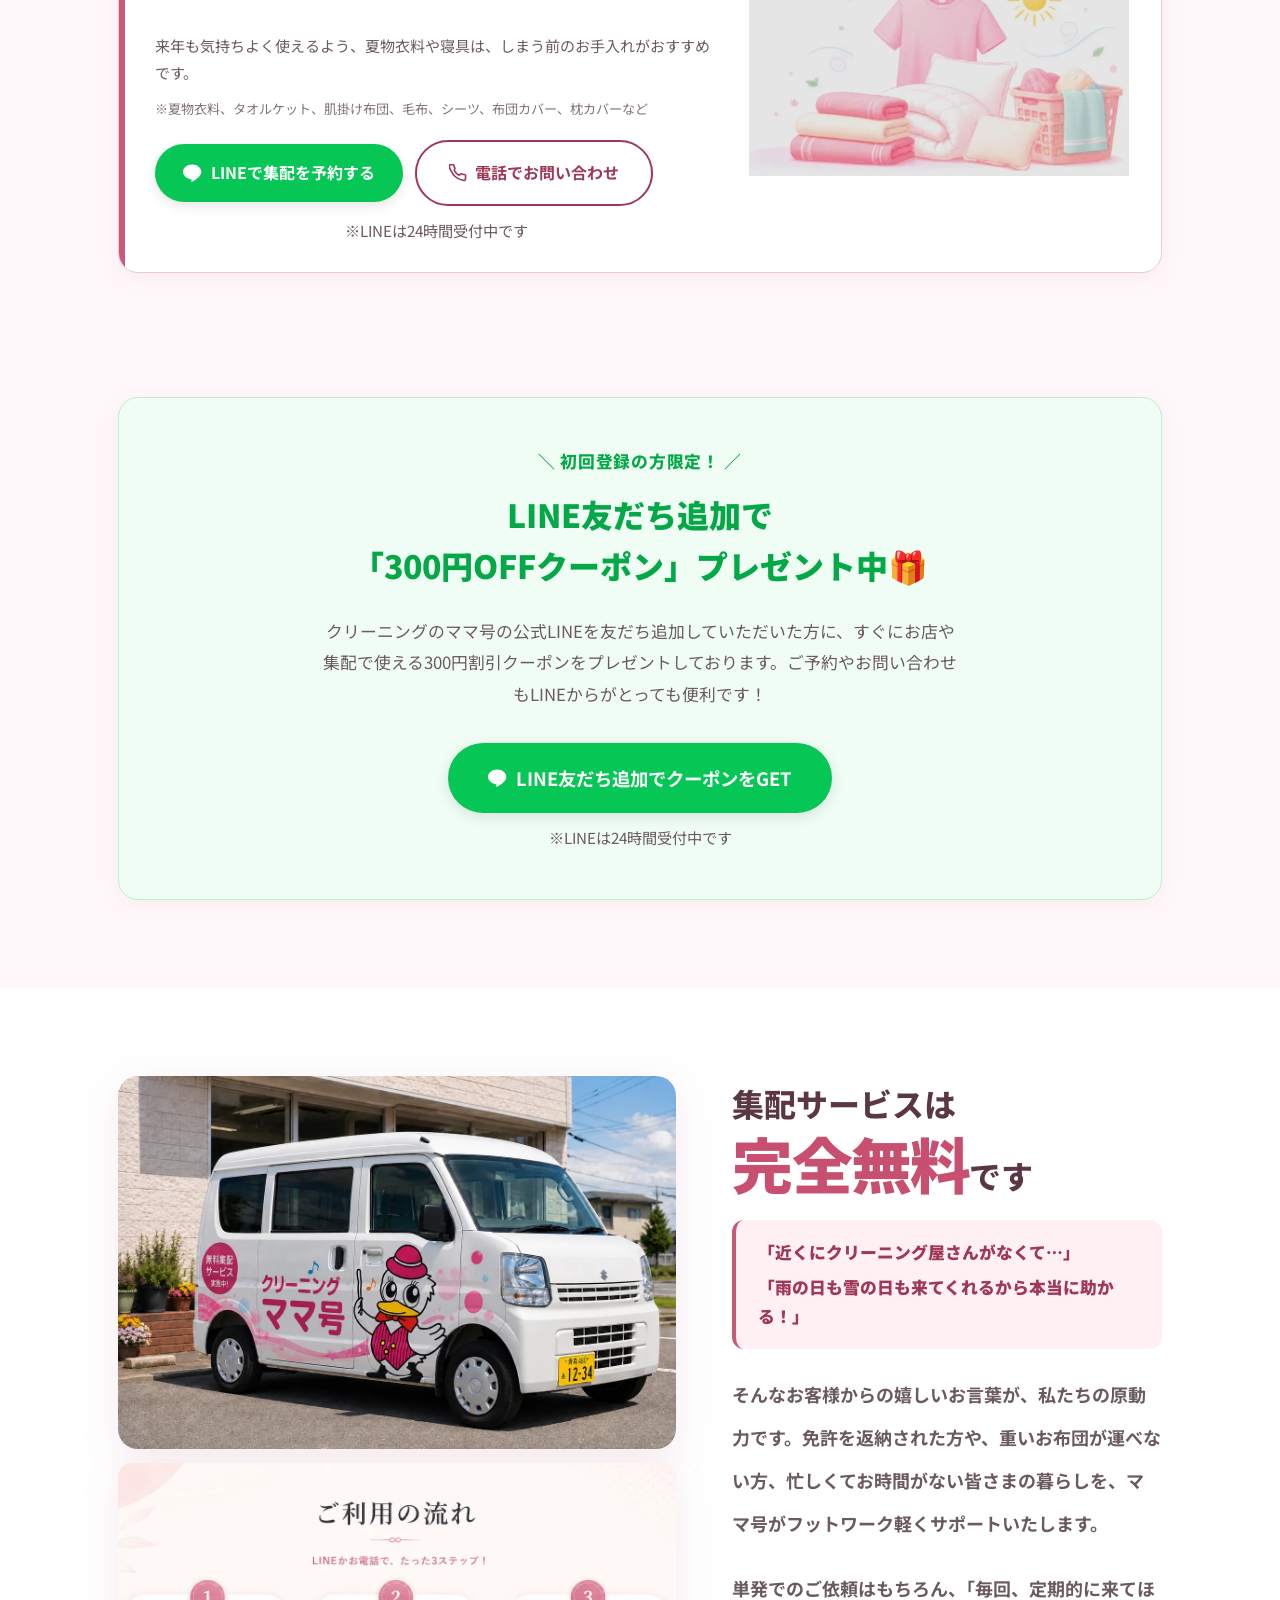
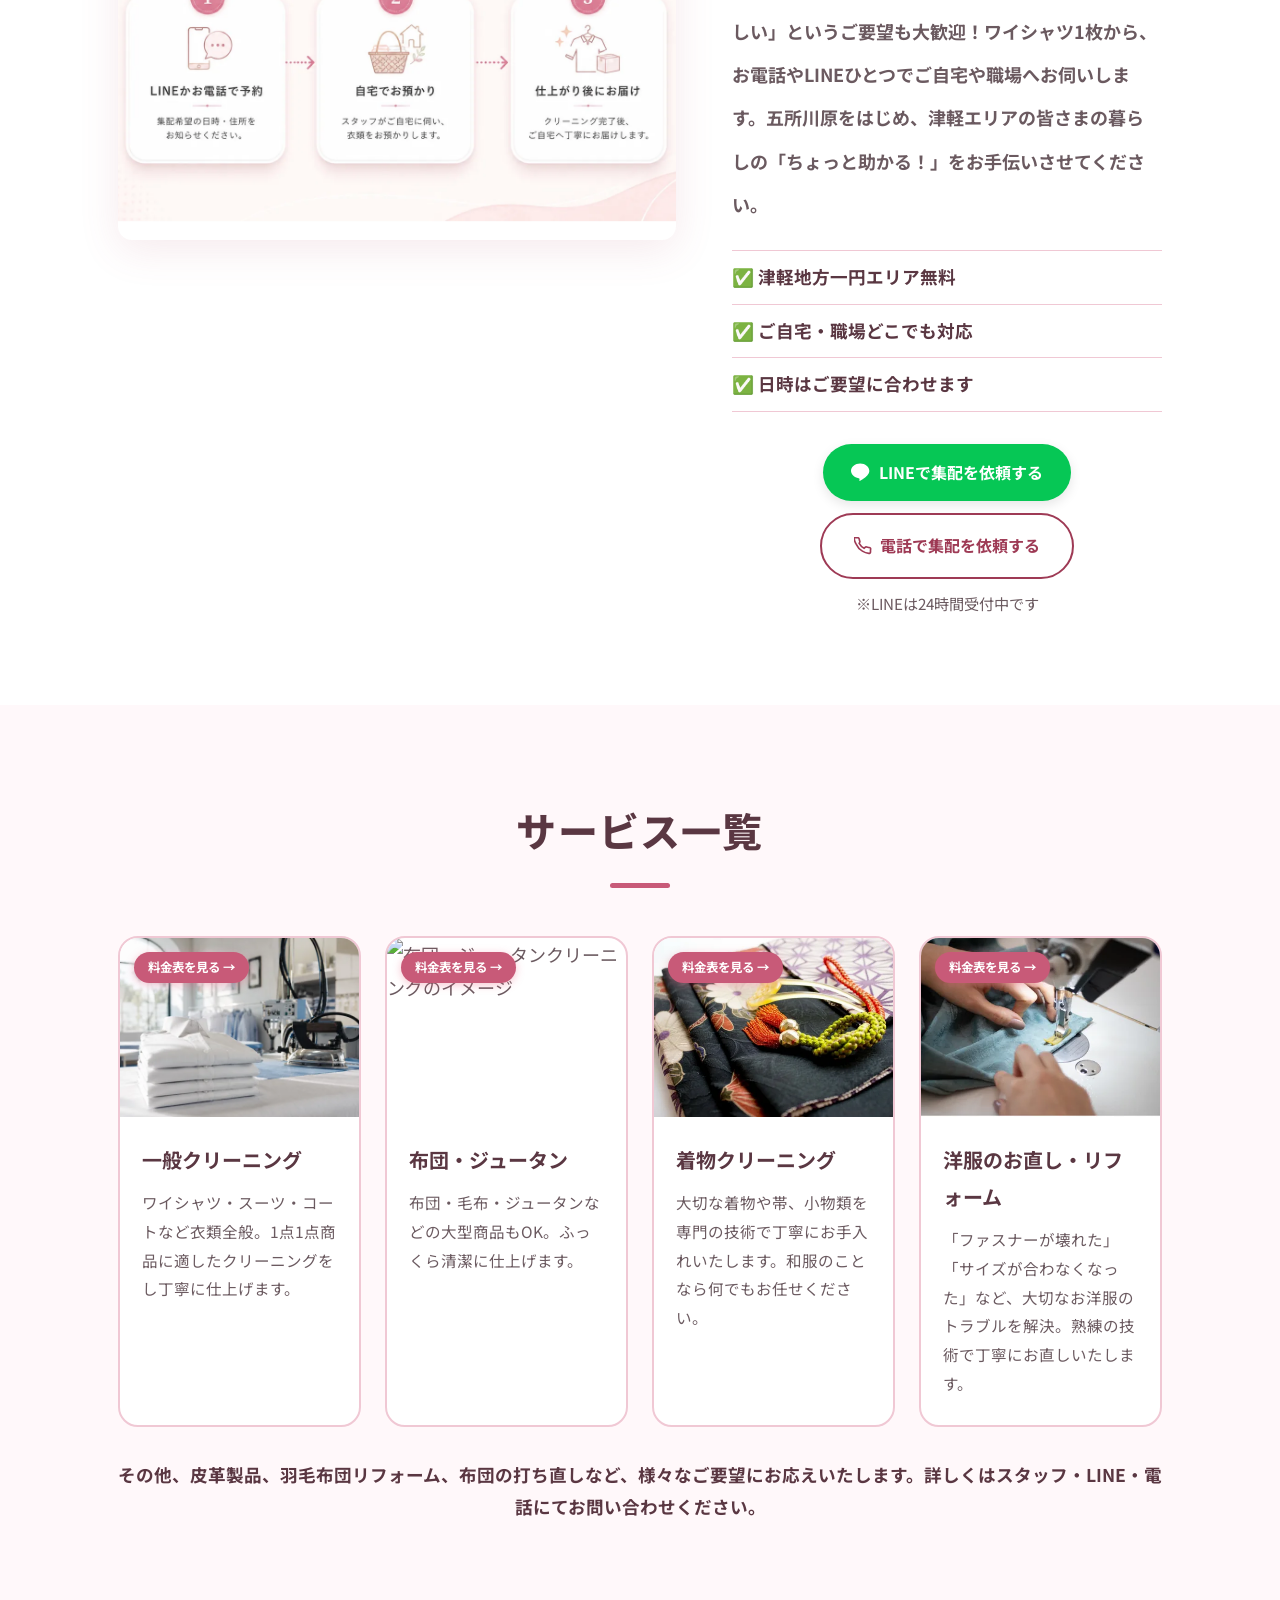
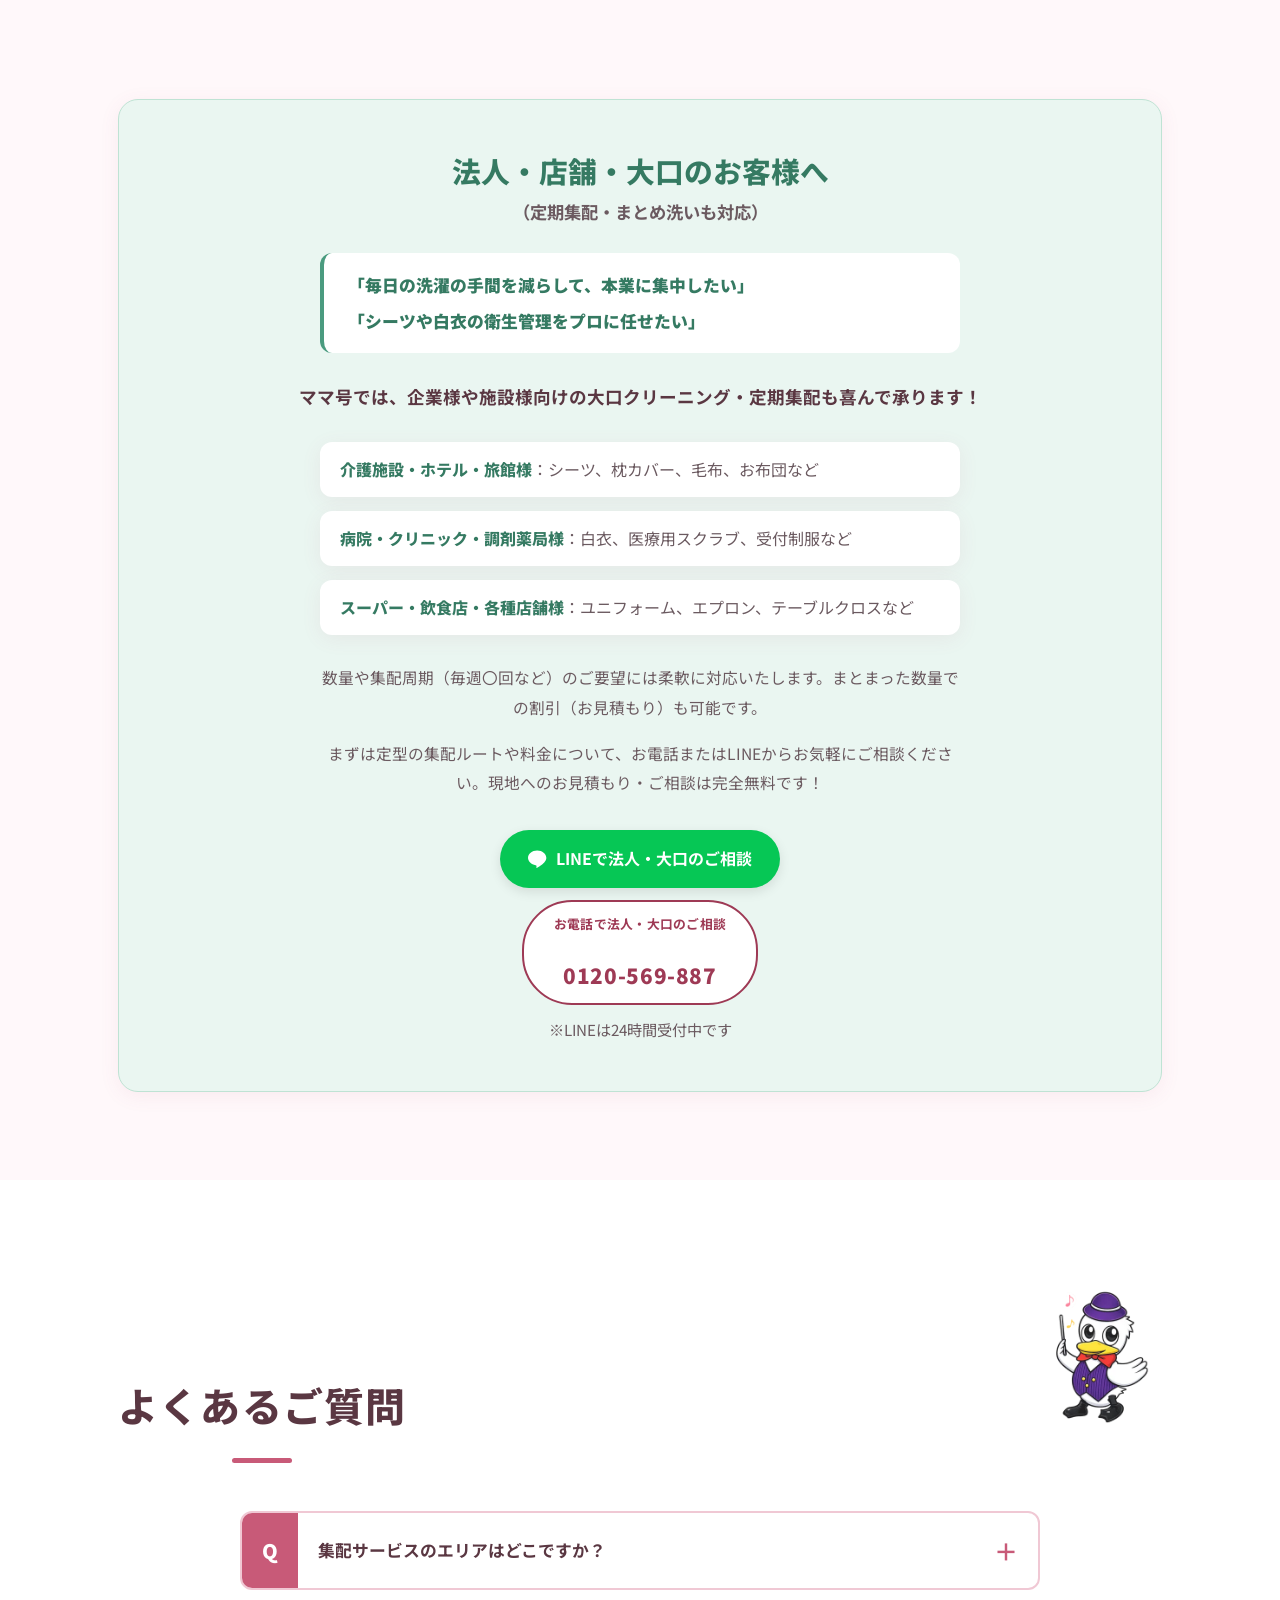
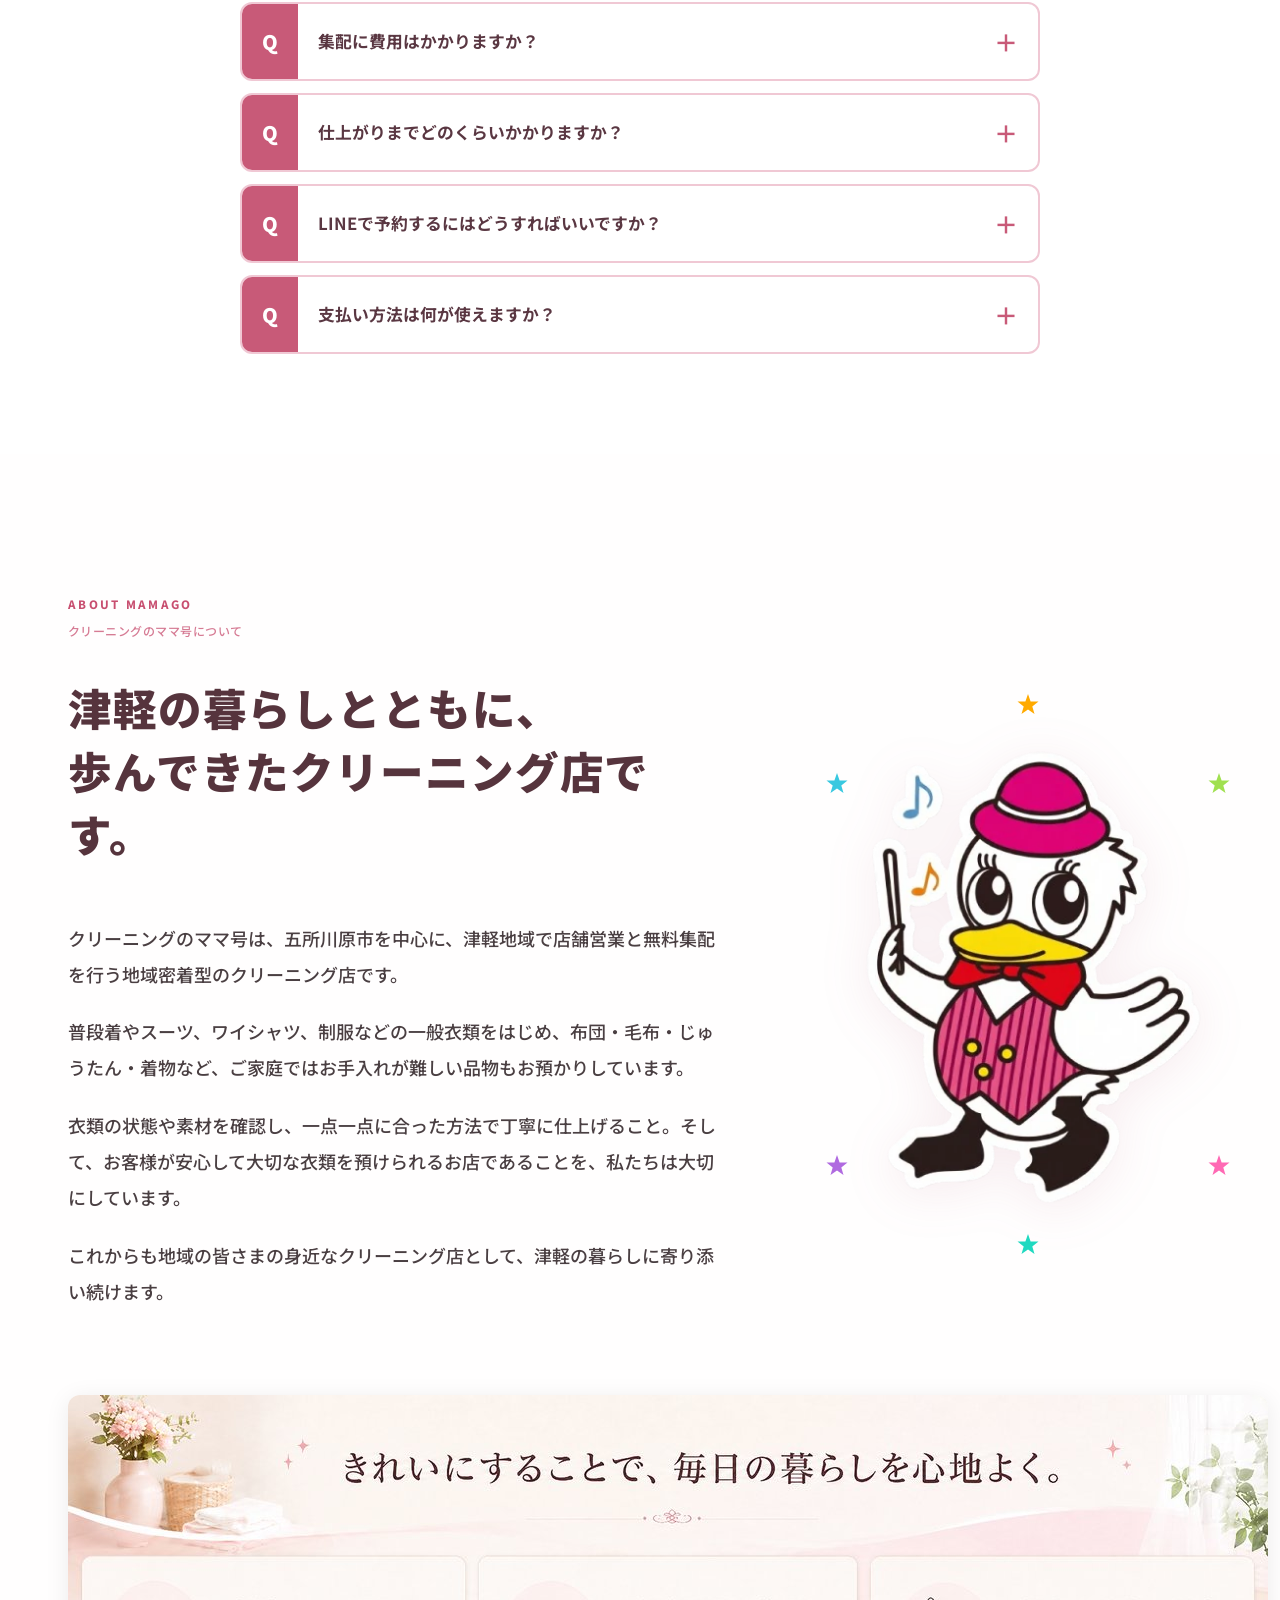
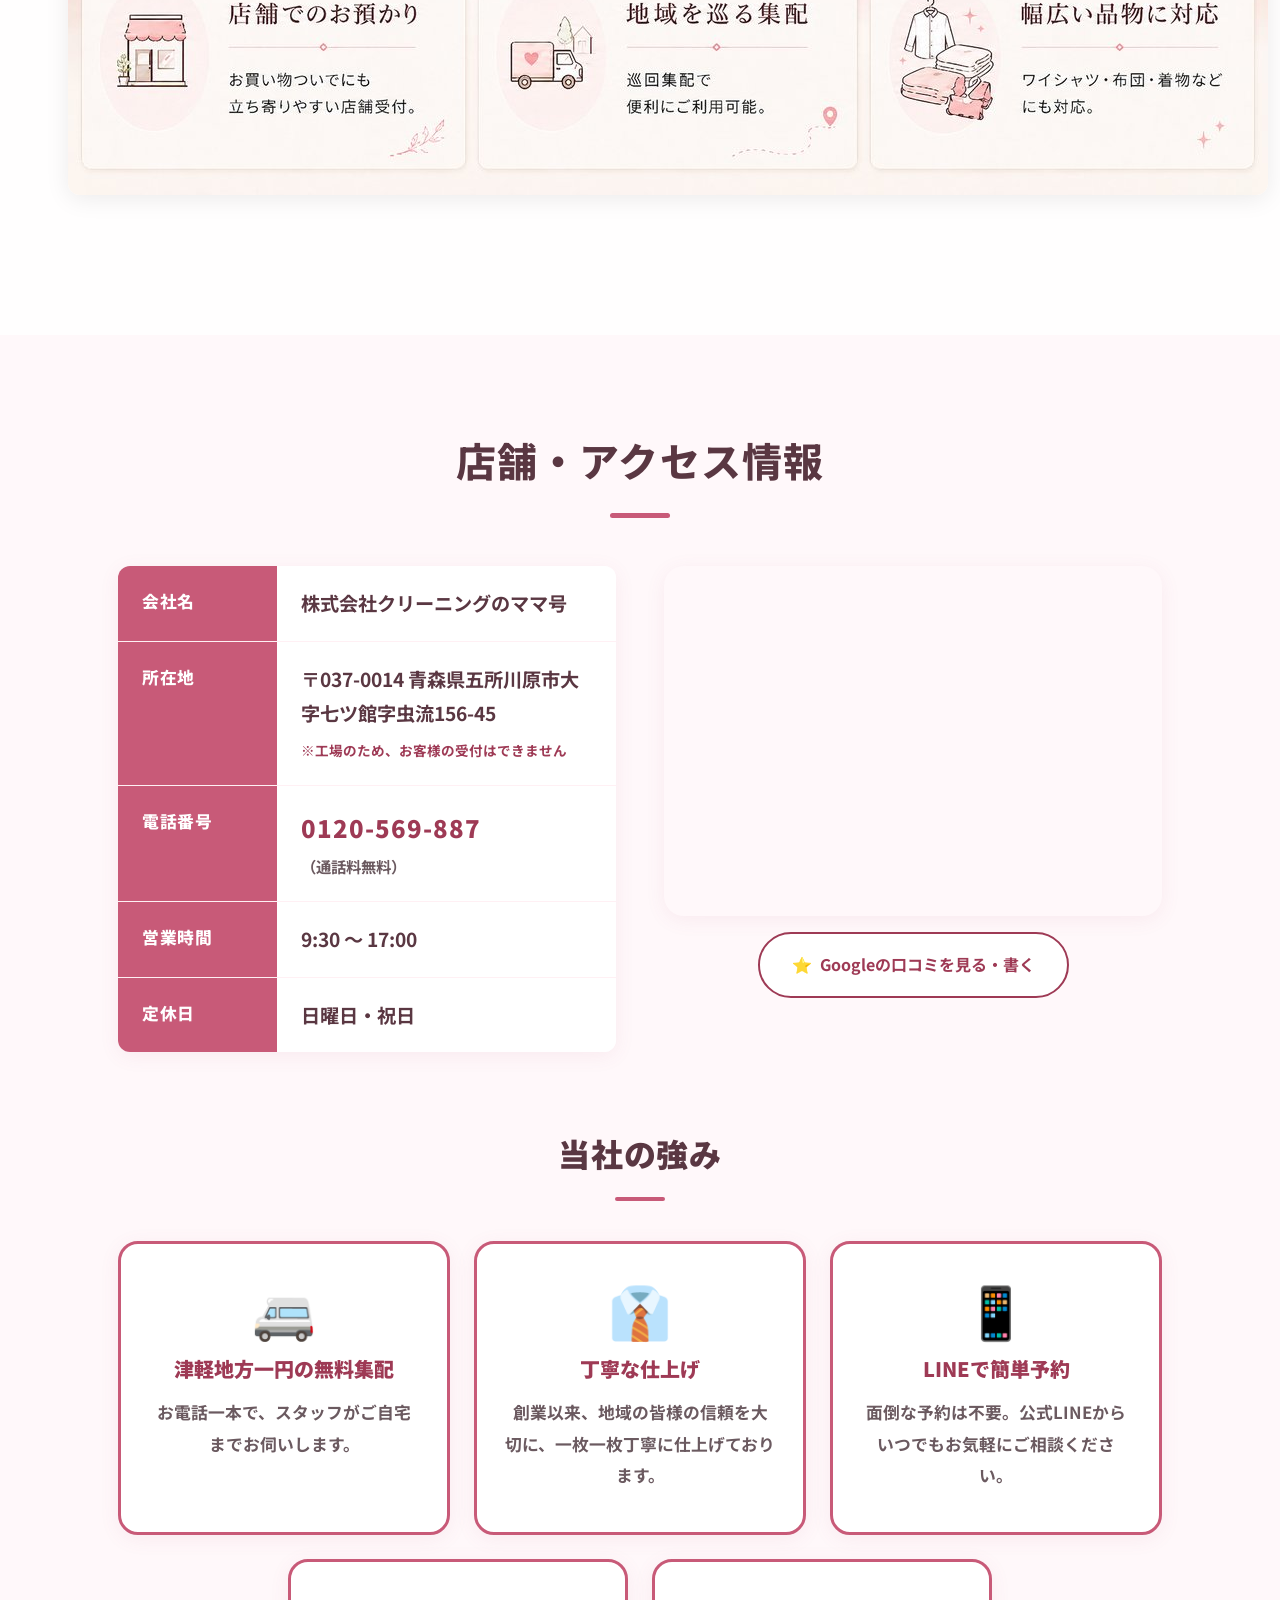
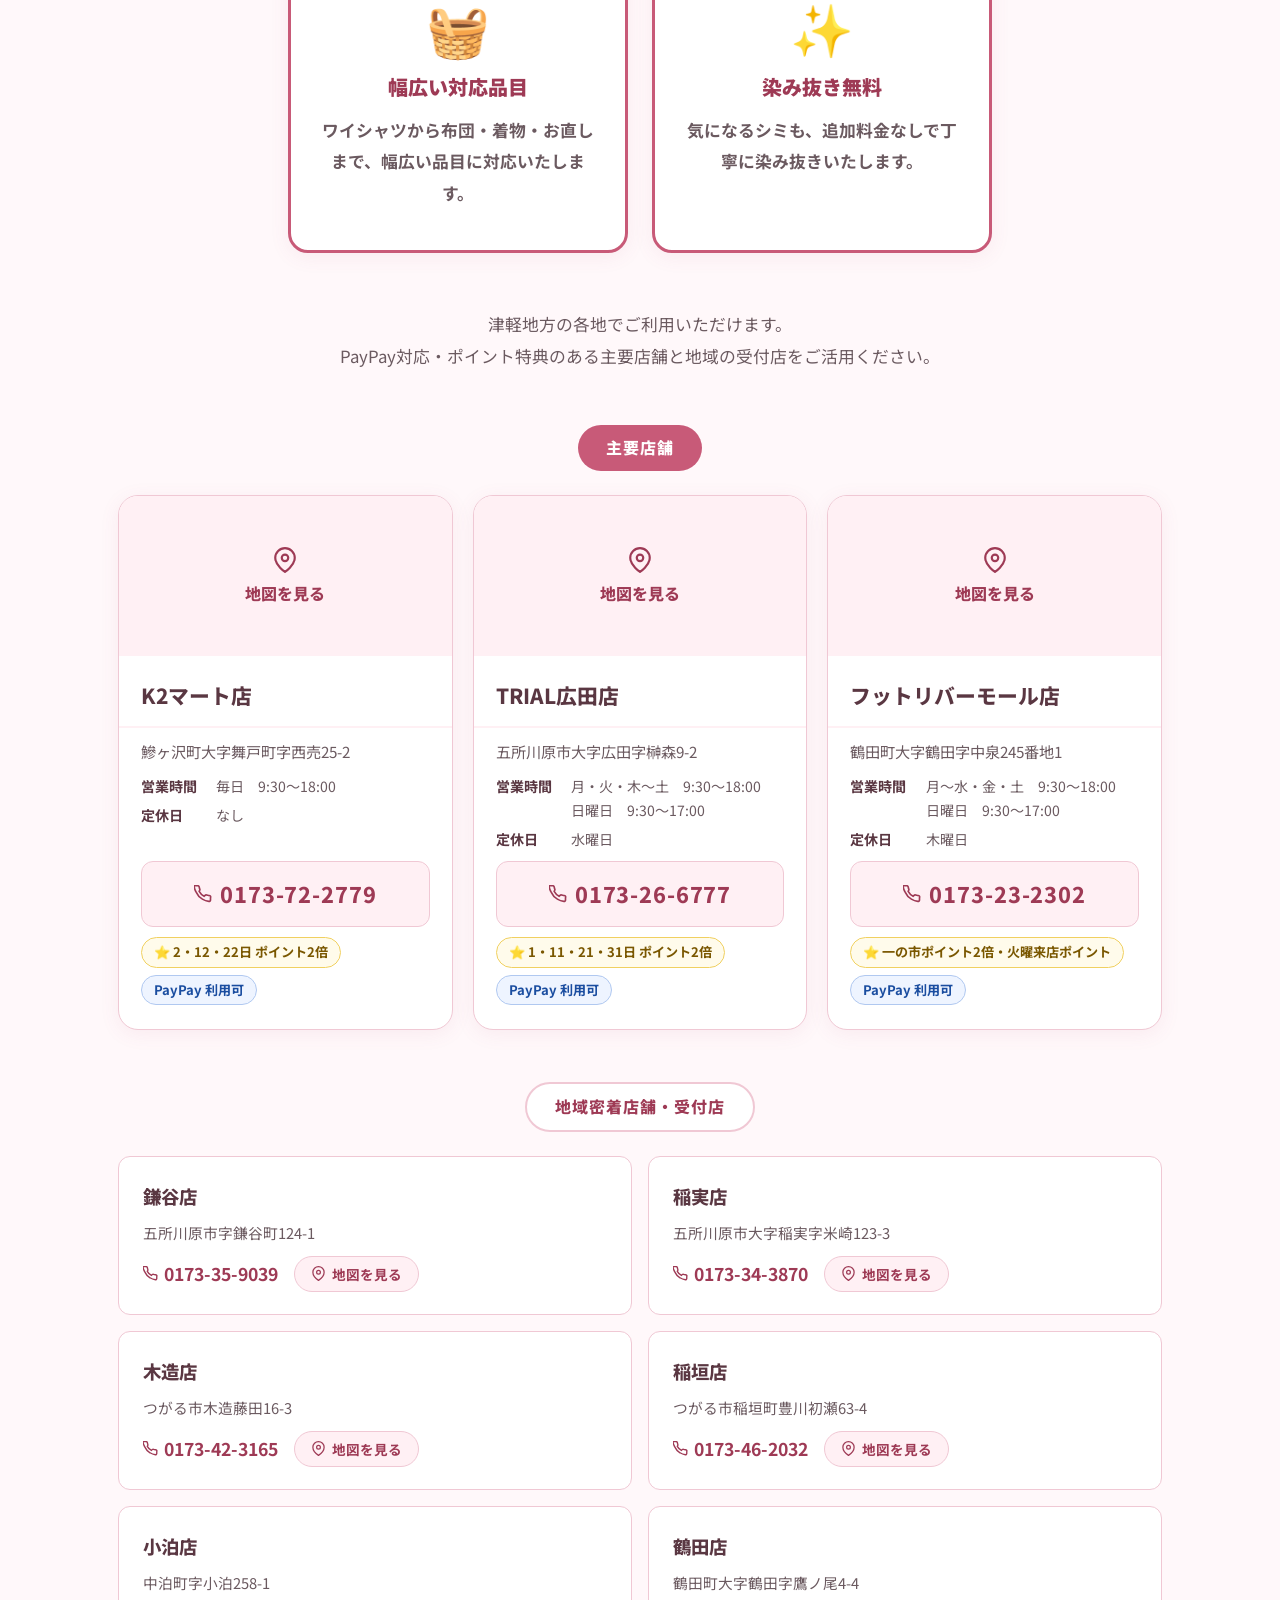
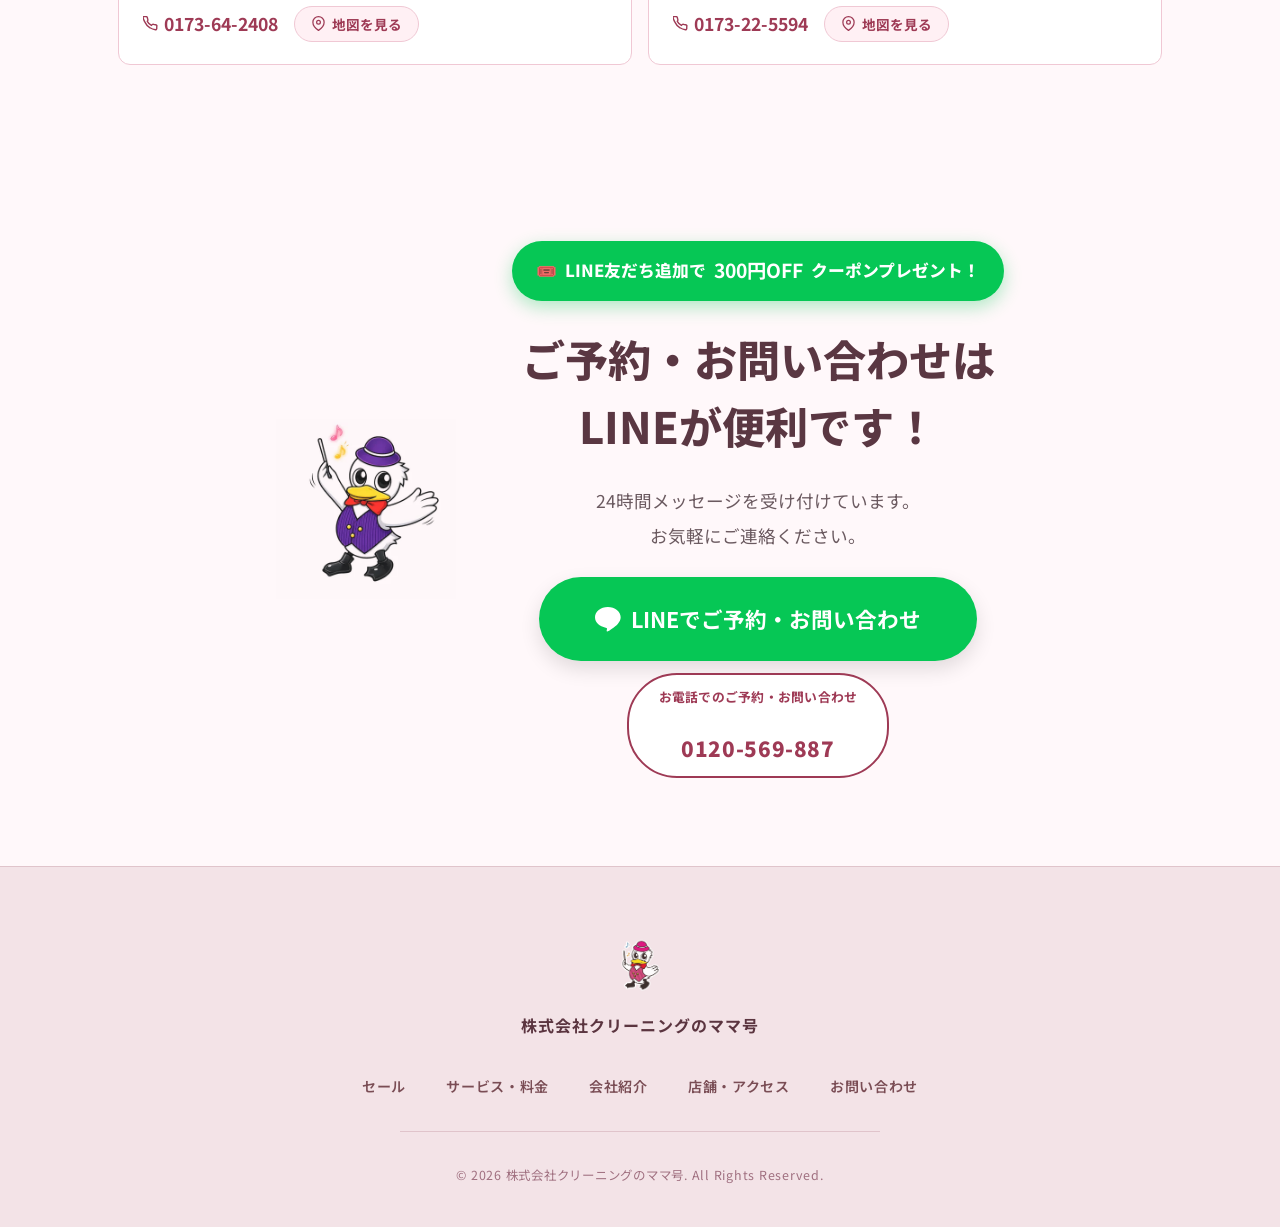
==== commit be6925cc: "feat: end autumn sale and show LINE signup in sale section - Hide the ended autumn clothing change c" ====
--- a/index.html
+++ b/index.html
@@ -39,7 +39,7 @@
   <meta name="twitter:description" content="五所川原市を中心に青森県津軽地方一円で無料集配を行うクリーニング専門店。LINEで簡単予約。">
   <meta name="twitter:image"       content="https://cleaning-mamago.com/feature-banner.jpg">
 
-  <link rel="stylesheet" href="style.css?v=20260918b">
+  <link rel="stylesheet" href="style.css?v=20261105a">
   <link rel="preconnect" href="https://fonts.googleapis.com">
   <link href="https://fonts.googleapis.com/css2?family=Noto+Sans+JP:wght@400;700;900&display=swap" rel="stylesheet">
   <script src="scroll-clean.js" defer></script>
@@ -201,8 +201,8 @@
     <div class="container">
       <h2 class="sec-title">セールのお知らせ</h2>
 
-      <!-- 実施中セール：秋の衣替えキャンペーンセール（2026年9月17日（木）～10月31日（土）まで）。セール終了時はこの sale-archive に hidden 属性を付けて非表示にし、下の sale-empty から hidden 属性を外して使用 -->
-      <div class="sale-archive">
+      <!-- 終了したセール：秋の衣替えキャンペーンセール（2026年9月17日（木）～10月31日（土）、終了済み）。次回セール時はこの sale-archive の中身を差し替えて hidden を外し、sale-empty に hidden を付ける -->
+      <div class="sale-archive" hidden>
 
         <div class="sale-info">
 
@@ -223,7 +223,7 @@
           </p>
 
           <div class="sale-flyer">
-            <img src="autumn-sale.jpeg" alt="秋の衣替えキャンペーンセールの料金チラシ" class="sale-banner-img sale-lightbox-trigger" width="1522" height="1075" fetchpriority="high">
+            <img src="autumn-sale.jpeg" alt="秋の衣替えキャンペーンセールの料金チラシ" class="sale-banner-img sale-lightbox-trigger" width="1522" height="1075" loading="lazy">
           </div>
 
           <details class="sale-price-detail">
@@ -270,8 +270,13 @@
       </div>
 
       <!-- ▼ セールなし時の表示 -->
-      <div class="sale-empty" hidden>
-        <p>現在開催中のセールはありません。次回のお知らせをお待ちください。</p>
+      <div class="sale-empty">
+        <p>ただいま開催中のセールはございません。<br>次回のセール情報は、決まり次第こちらでお知らせいたします。</p>
+        <p class="sale-empty__line">公式LINEでも、セールやお得な情報をお届けしております。<br>今なら友だち追加で<strong>300円OFFクーポン</strong>をプレゼント中です。</p>
+        <a href="https://lin.ee/rT3CLPX" class="btn-line btn-line--lg" target="_blank" rel="noopener noreferrer">
+          <svg width="20" height="20" viewBox="0 0 24 24" fill="currentColor"><path d="M22 10.6c0-4.9-4.9-8.9-11-8.9S0 5.7 0 10.6c0 4.4 3.9 8.1 9.2 8.8.4.1.9.3 1 .6.1.3.1.7 0 1l-.2.9c0 .3-.2 1.1 1 .6s6.2-3.7 8.5-6.3c1.6-1.7 2.5-3.5 2.5-5.6z"/></svg>
+          LINEで友だち追加する
+        </a>
       </div>
 
     </div>
--- a/style.css
+++ b/style.css
@@ -2009,6 +2009,10 @@
   margin-top: 48px;
 }
 
+.sale-empty__line {
+  margin: 20px 0 20px;
+}
+
 /* 問い合わせ案内ブロック */
 .sale-inquiry {
   margin-top: 28px;
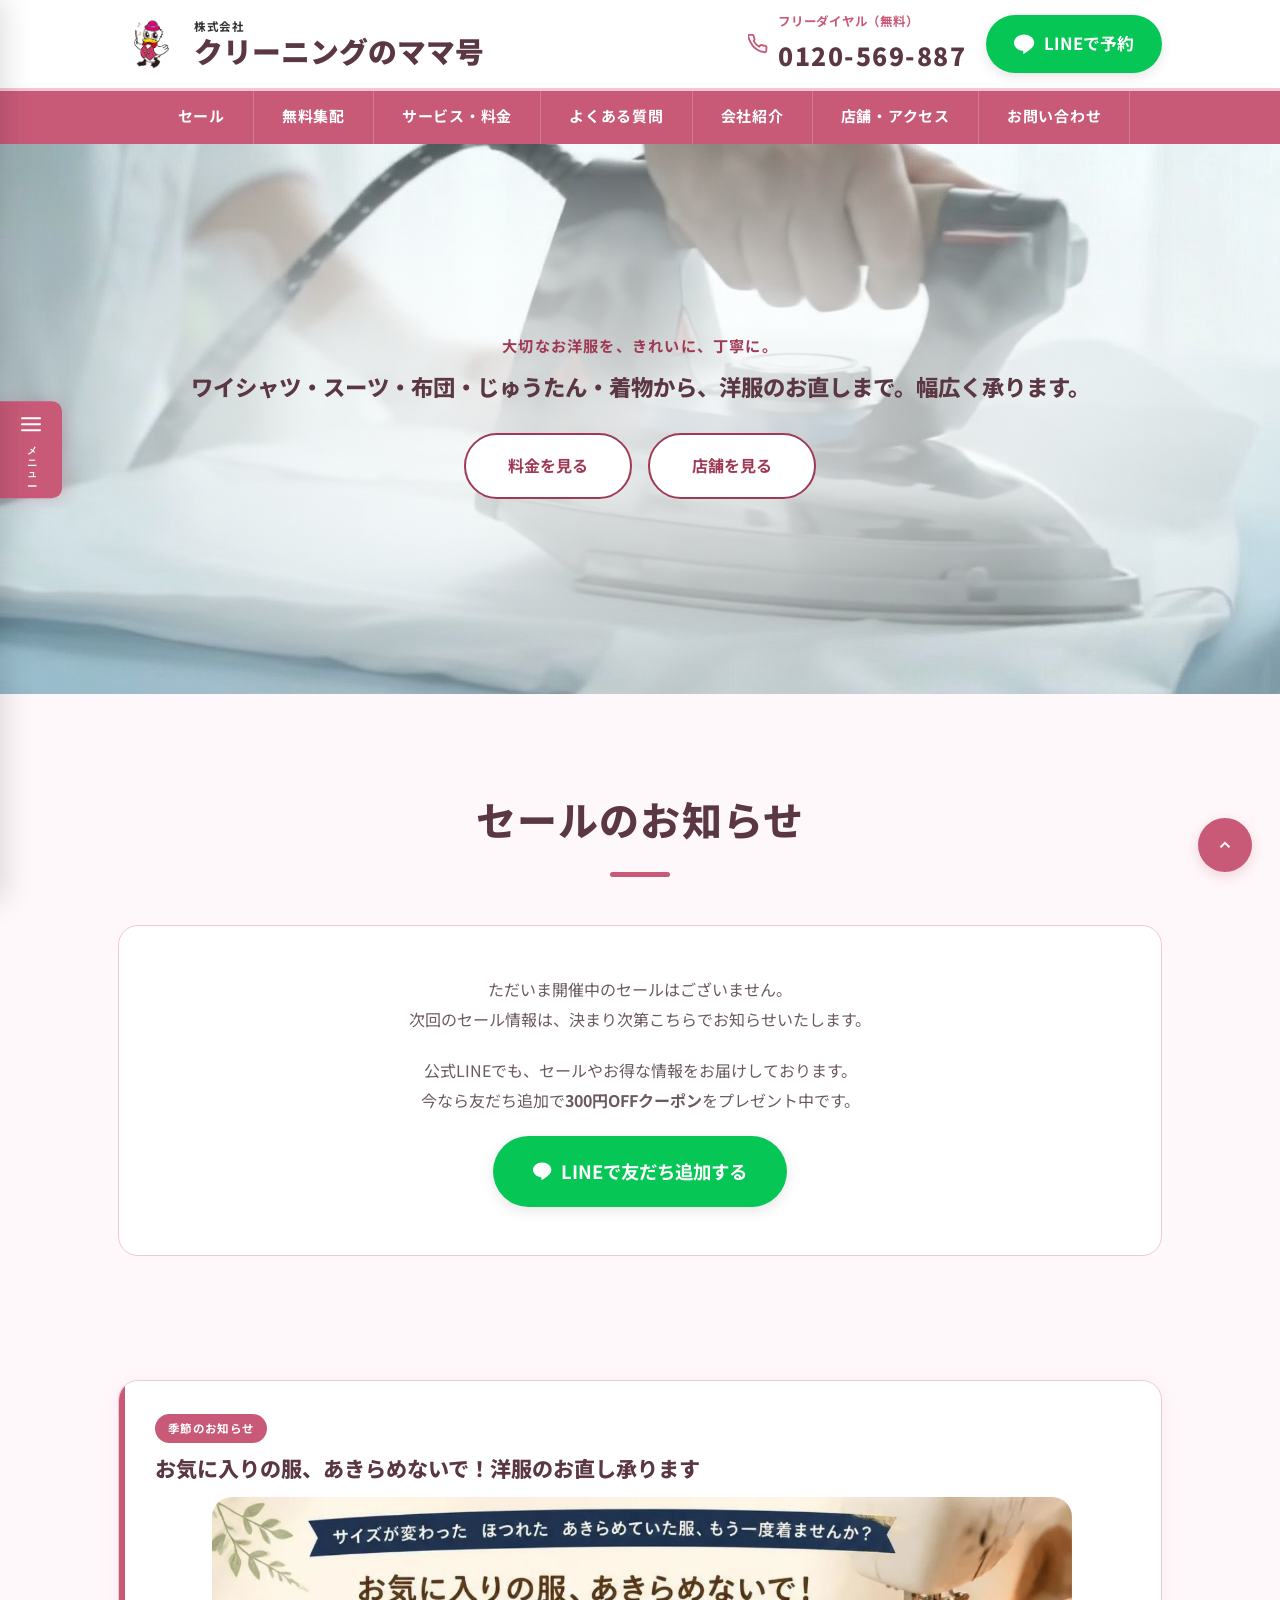
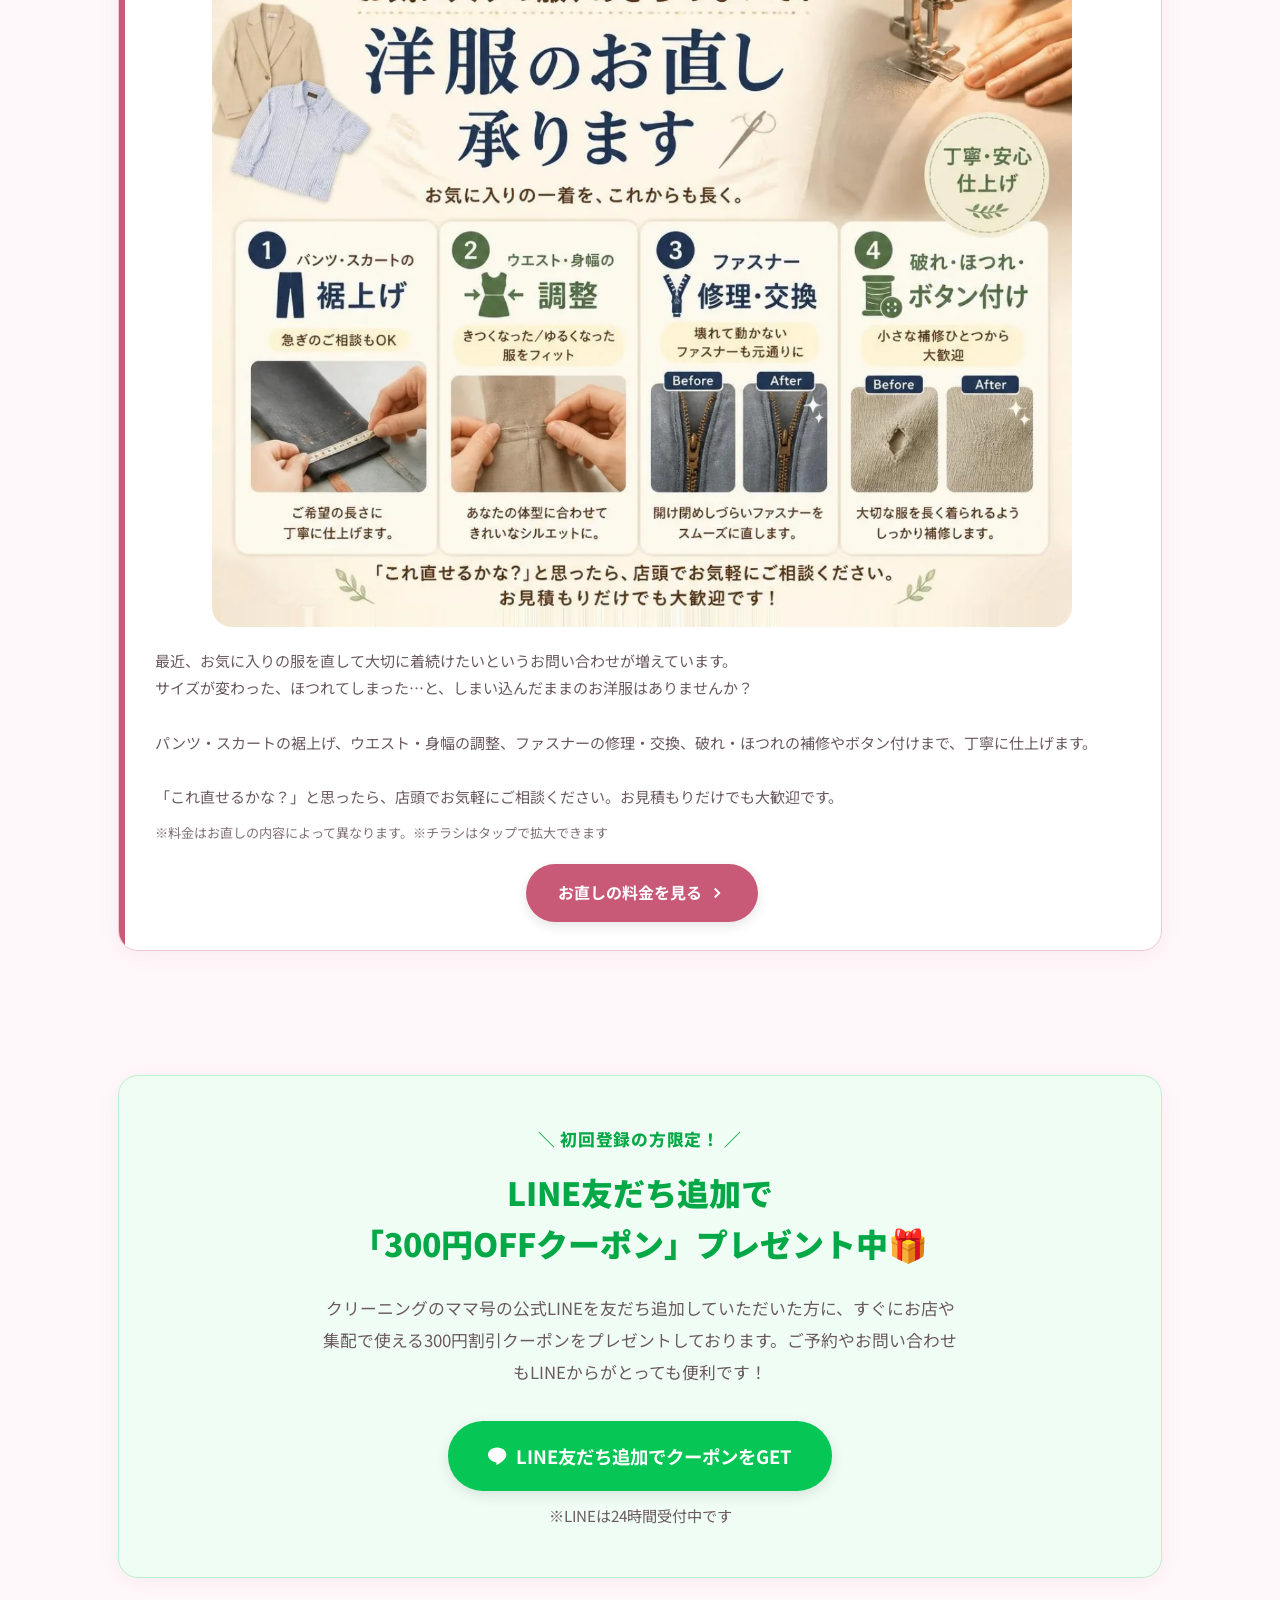
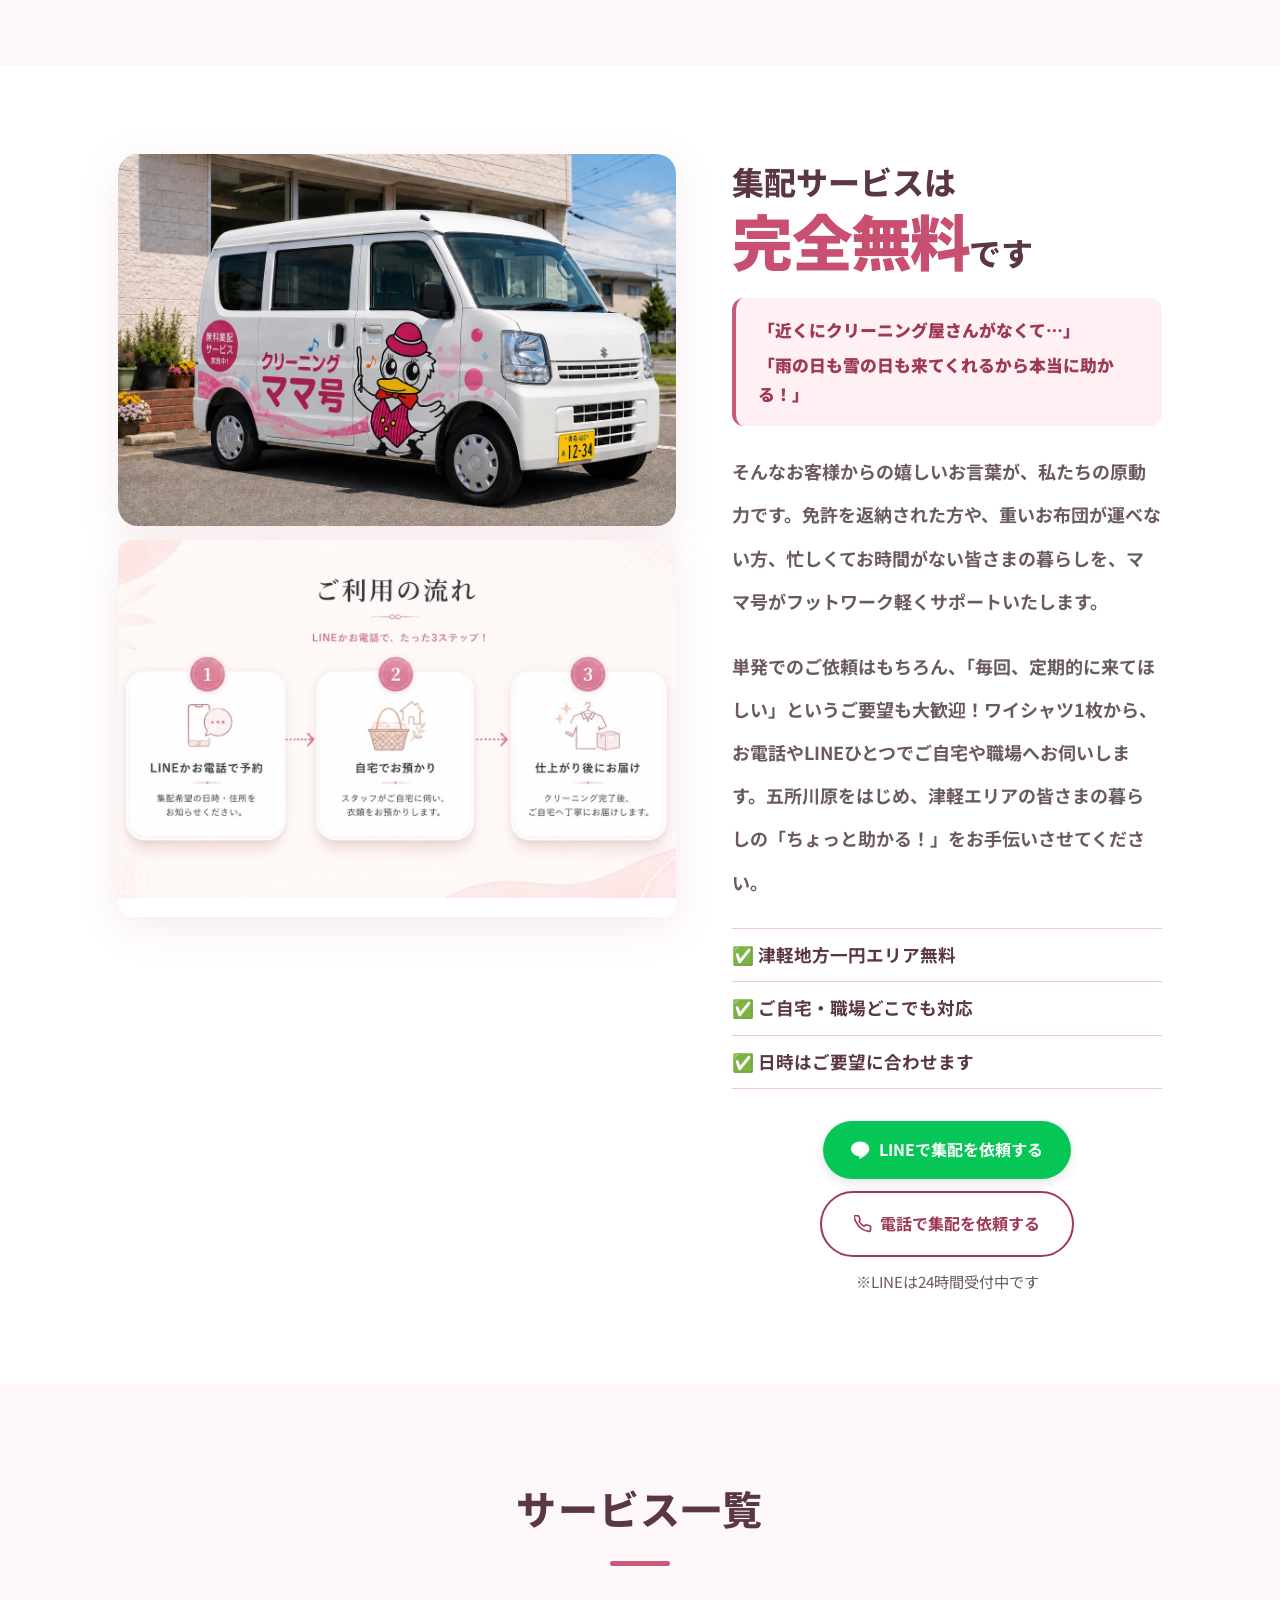
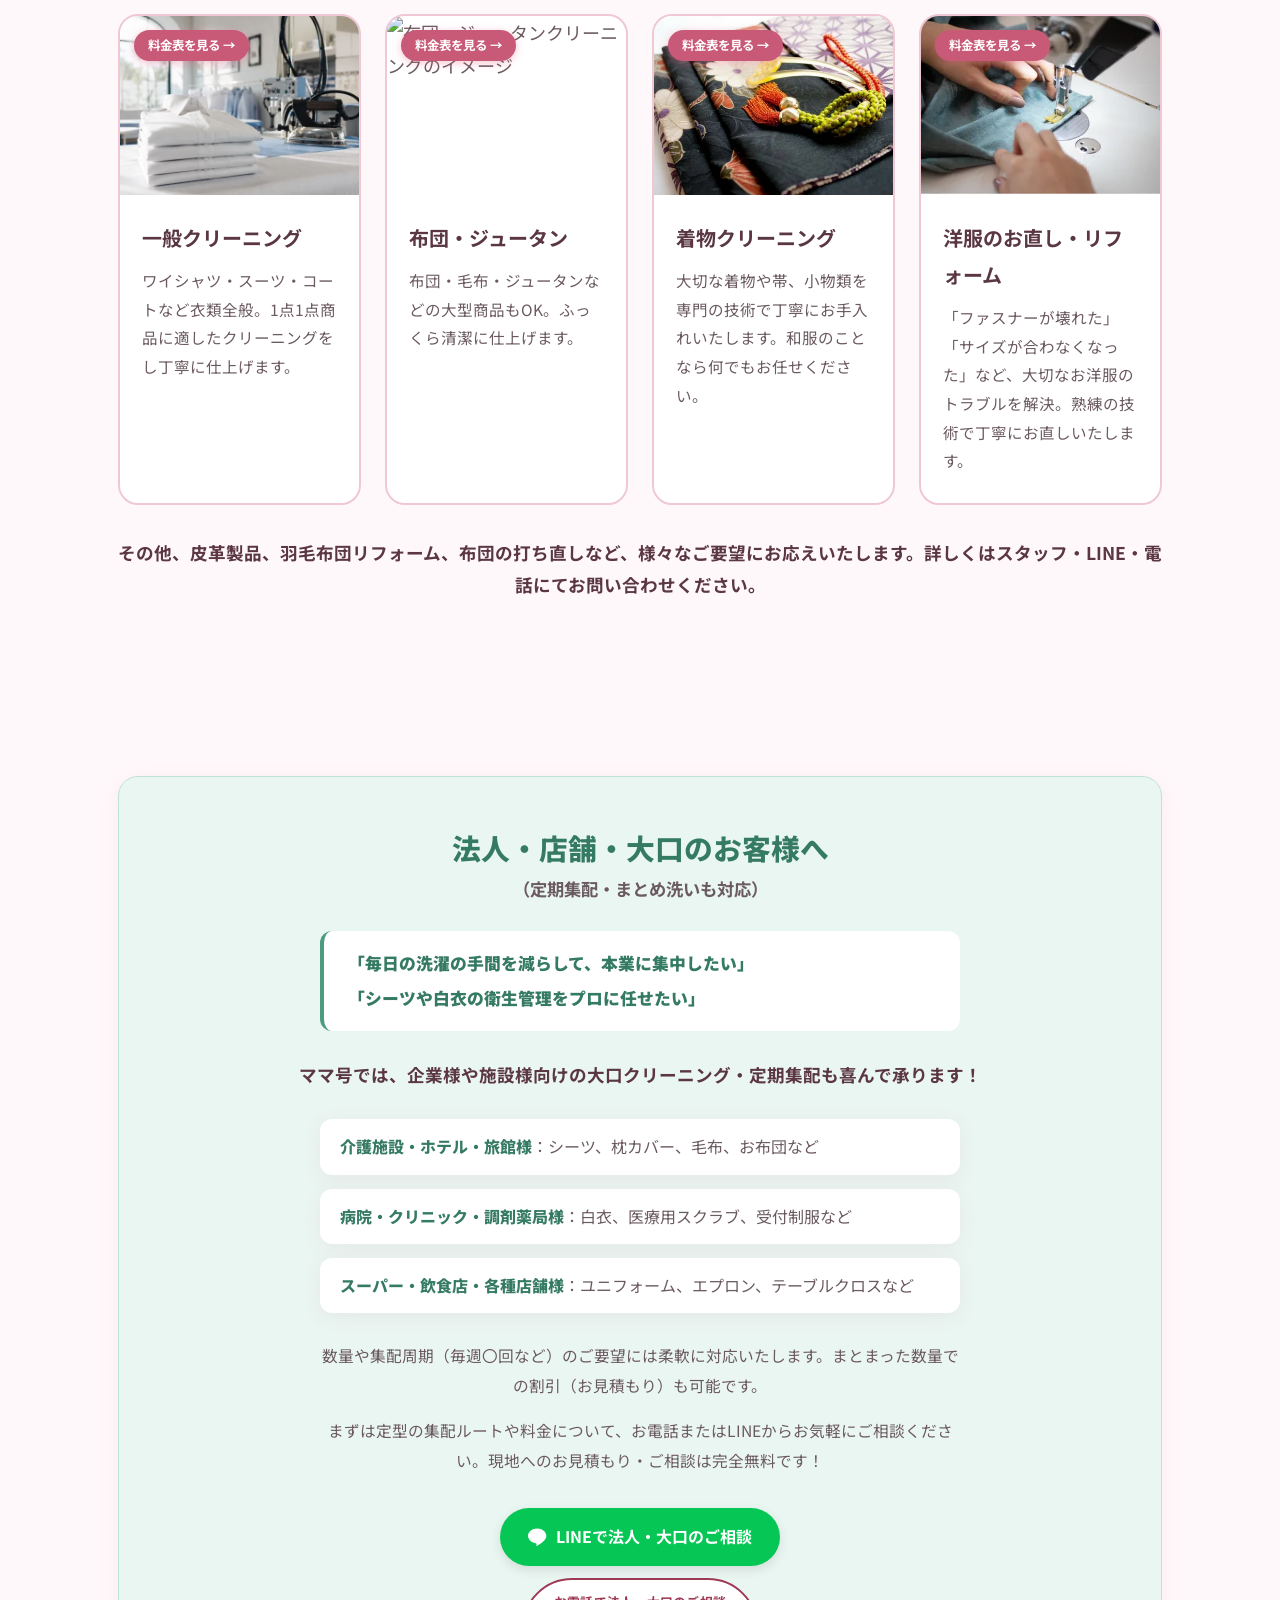
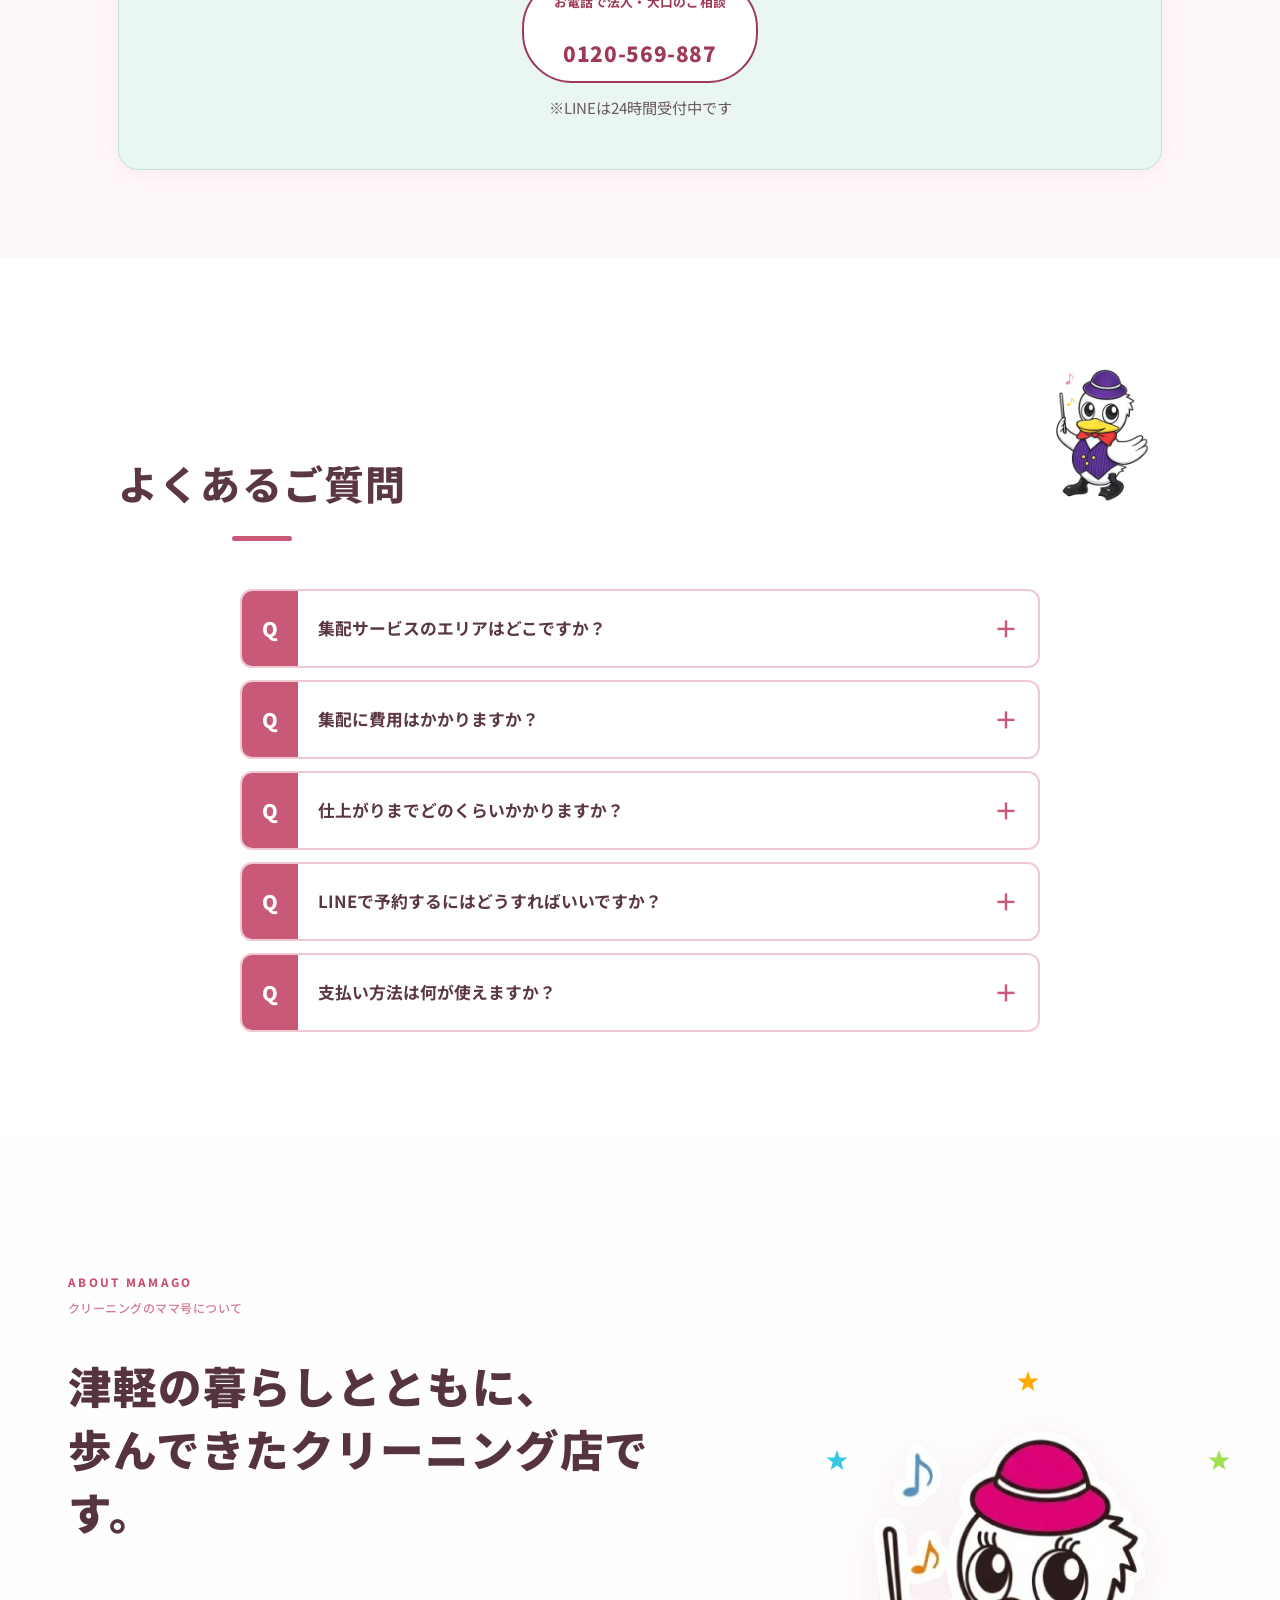
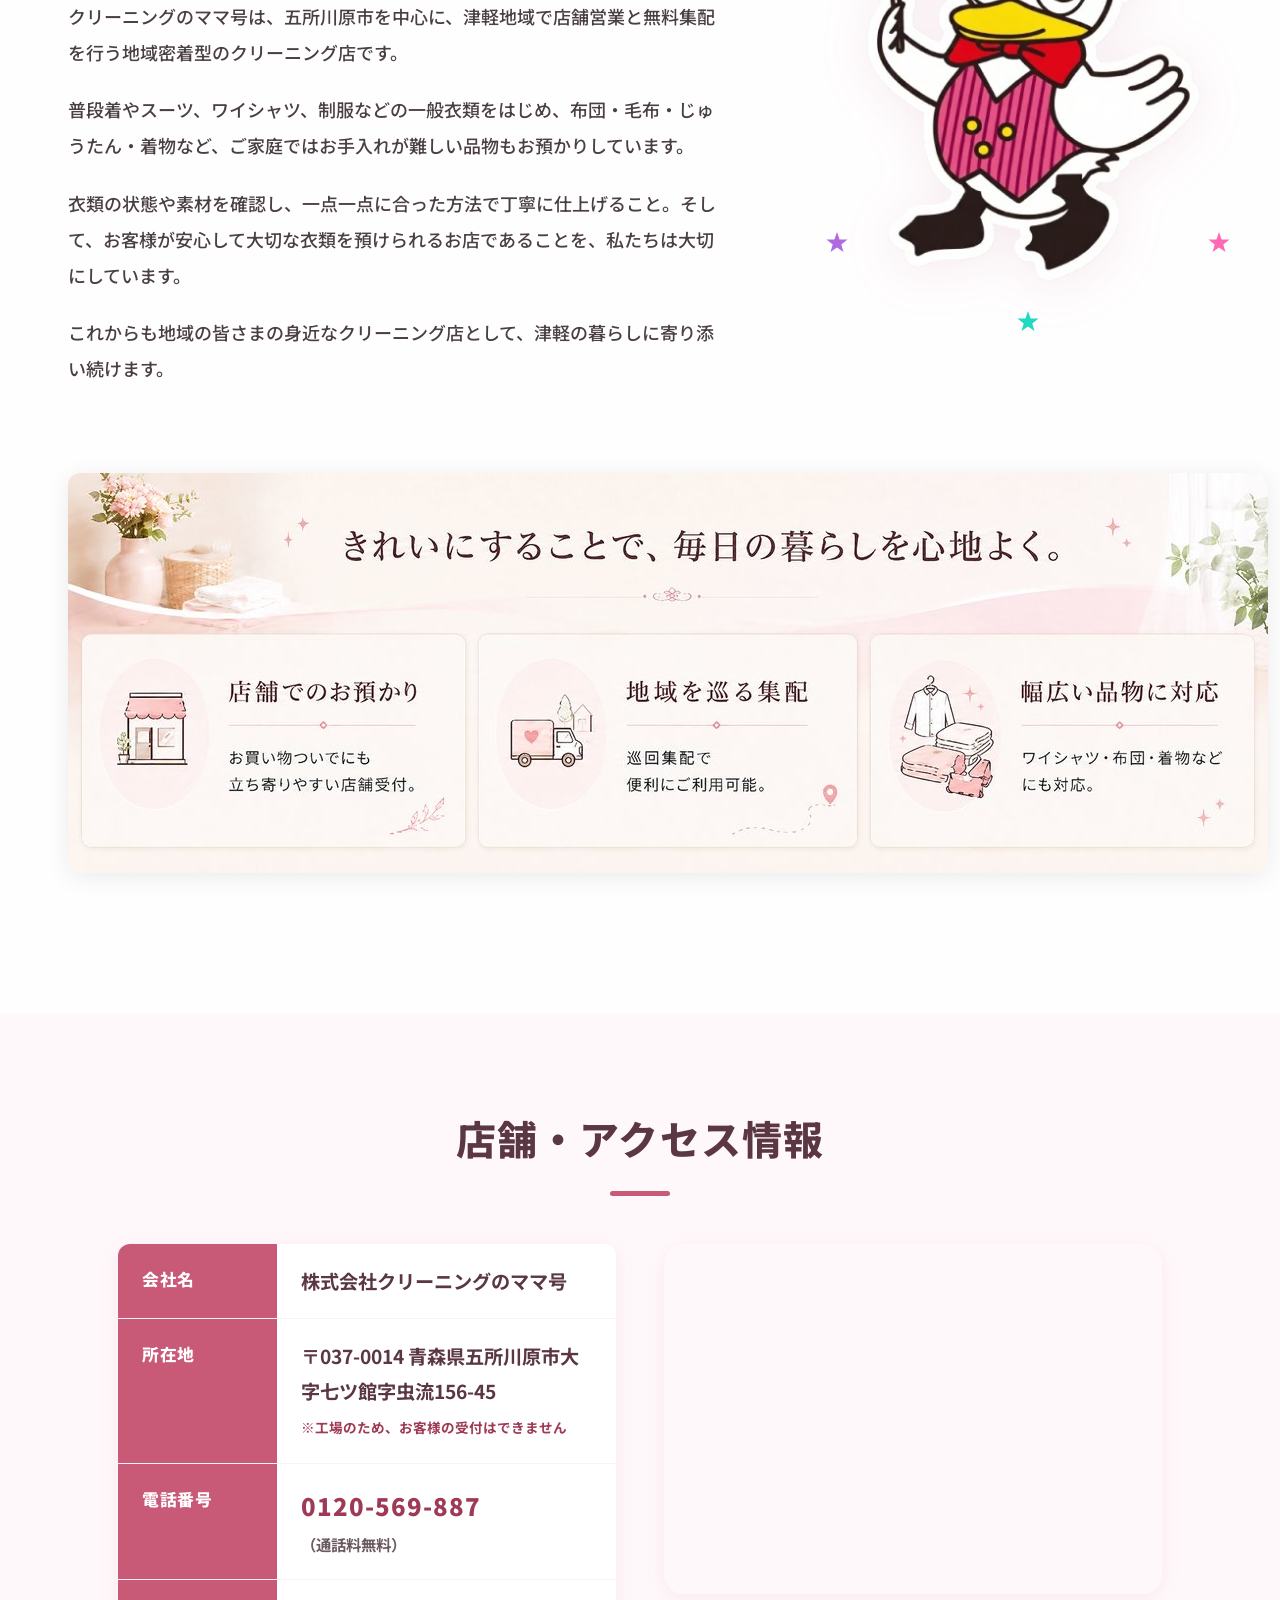
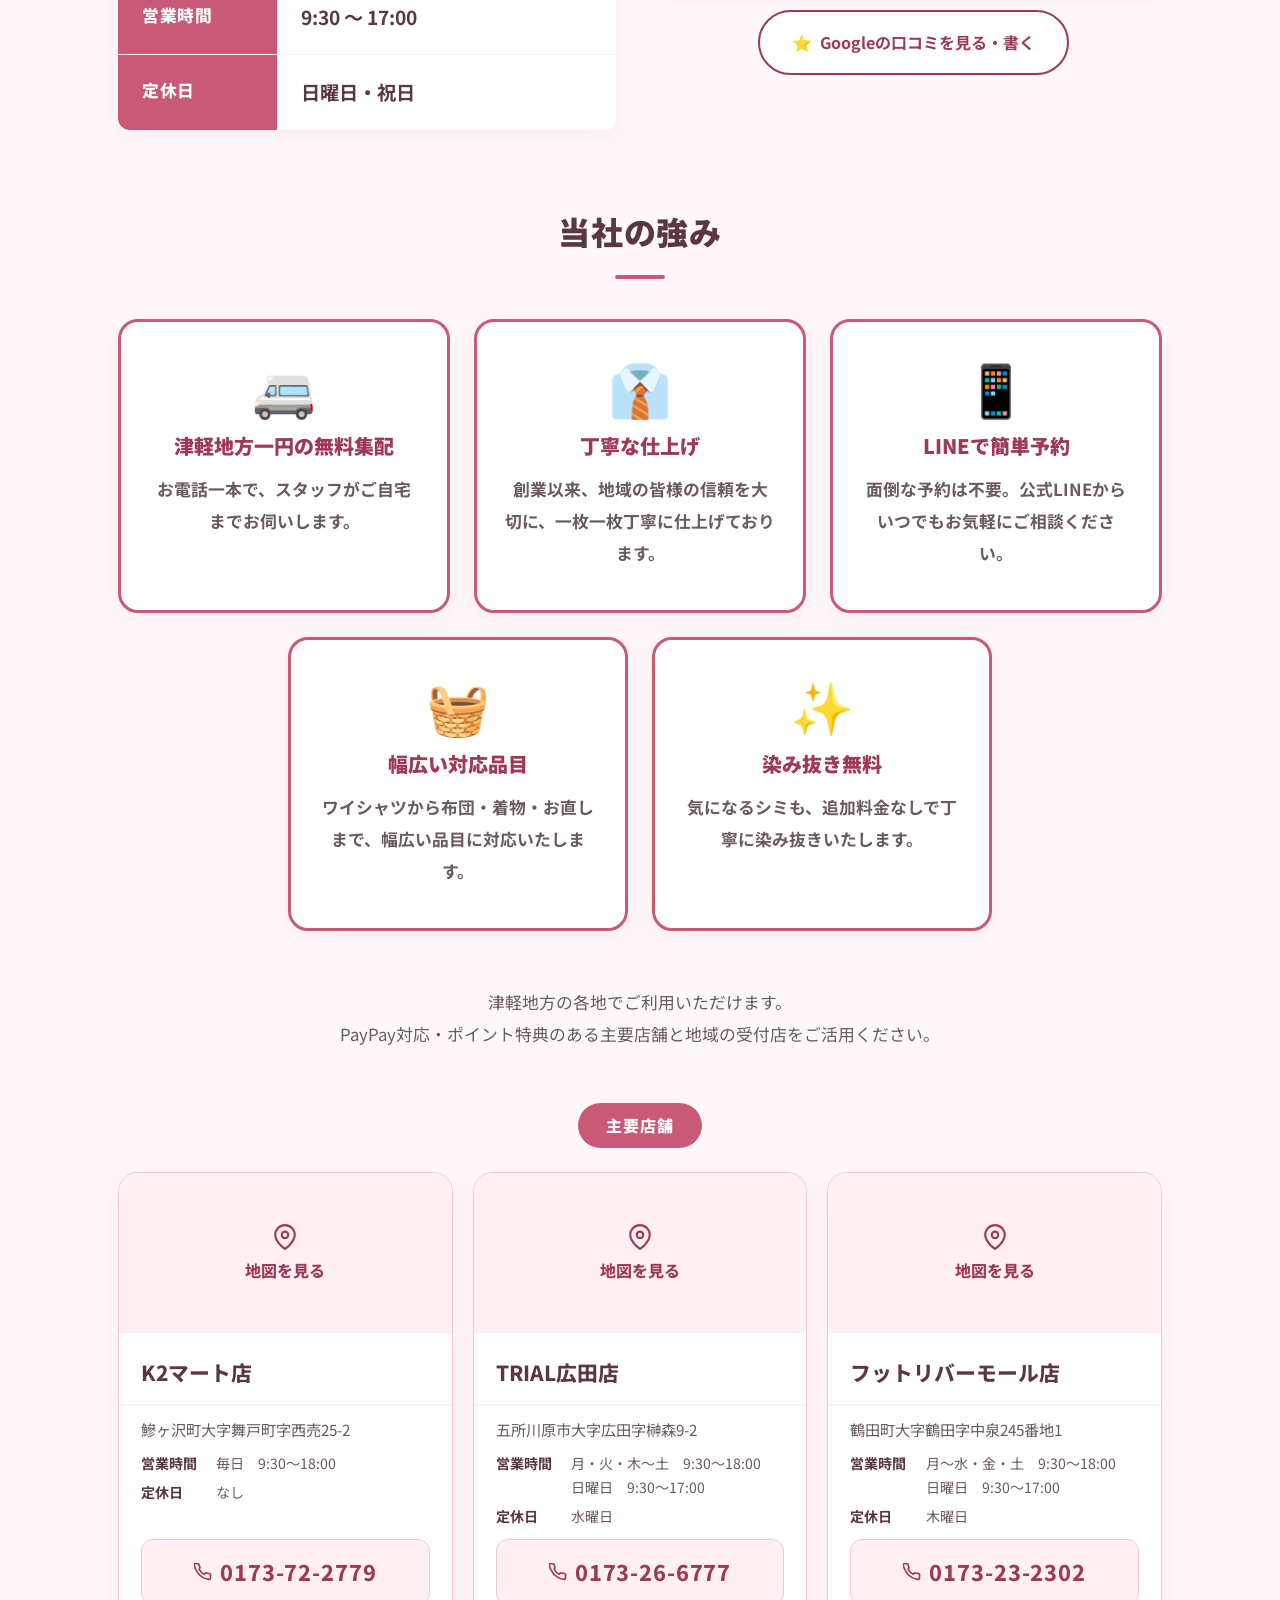
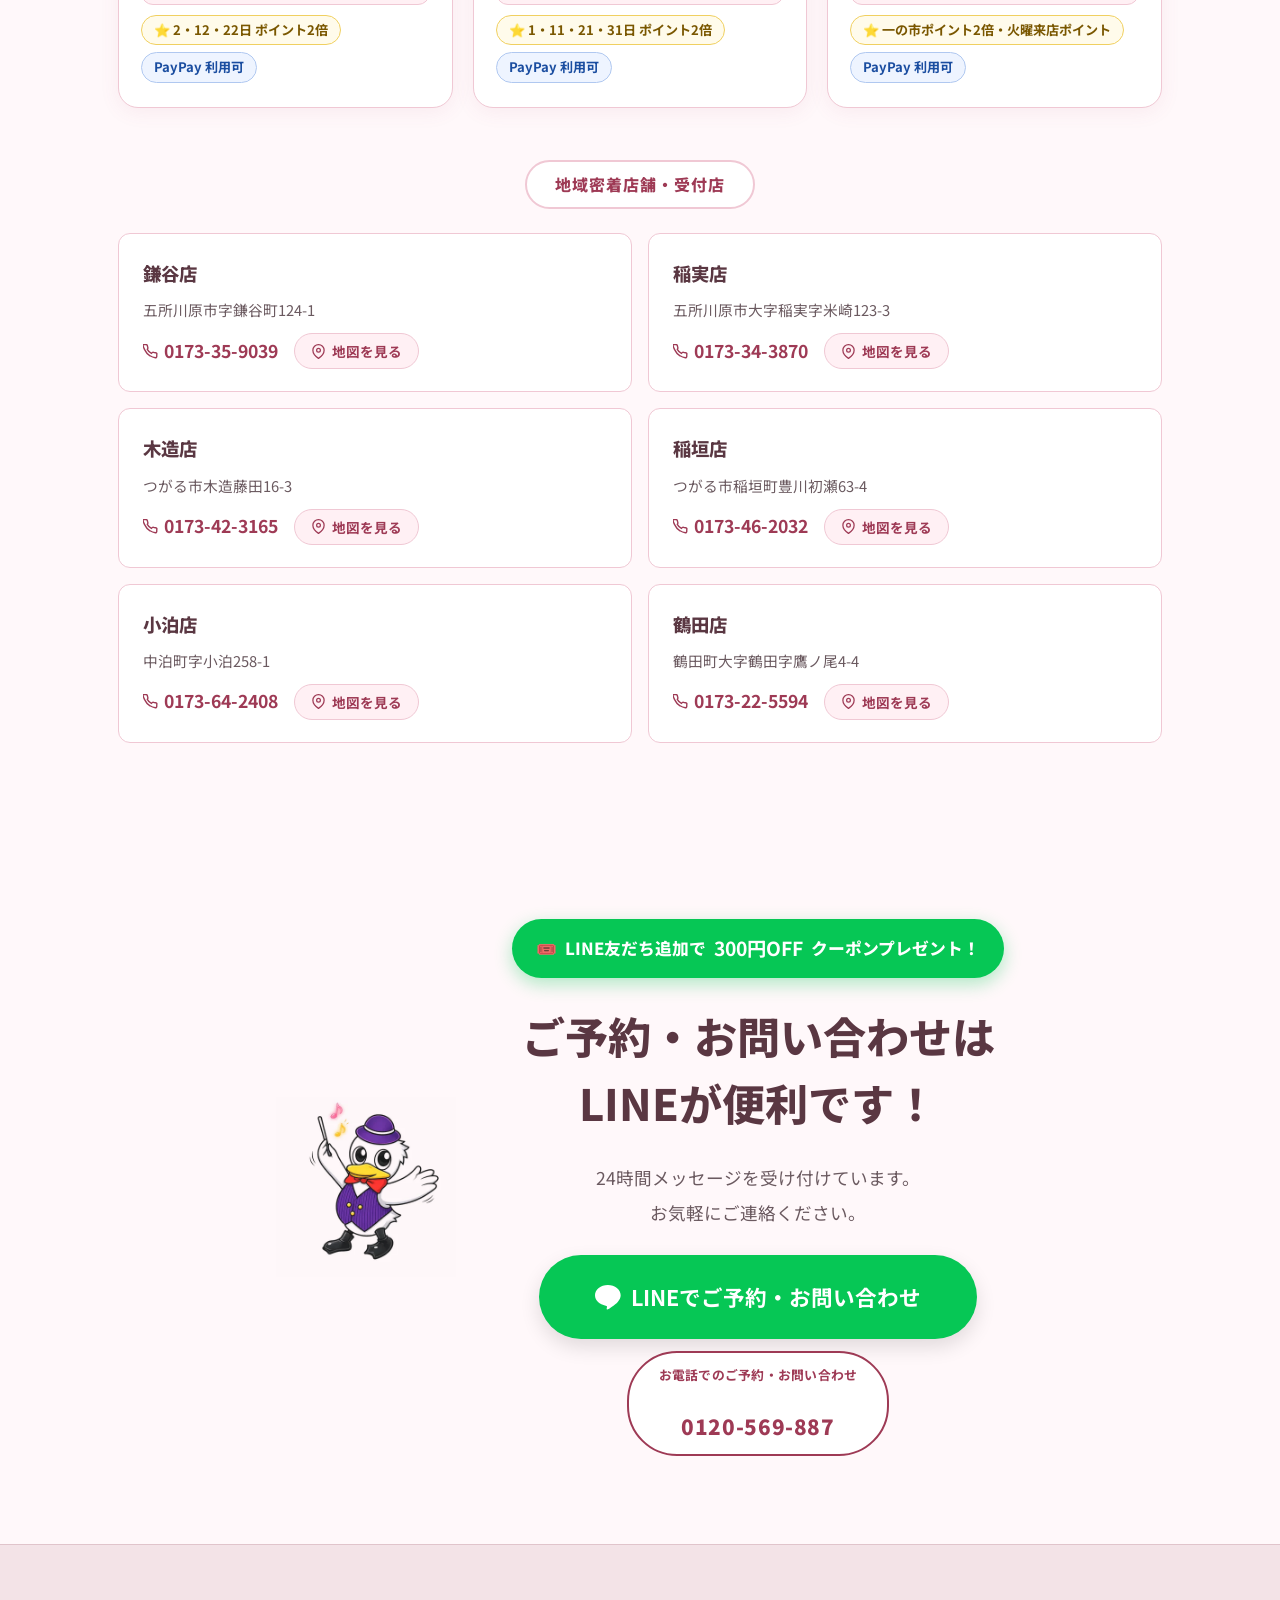
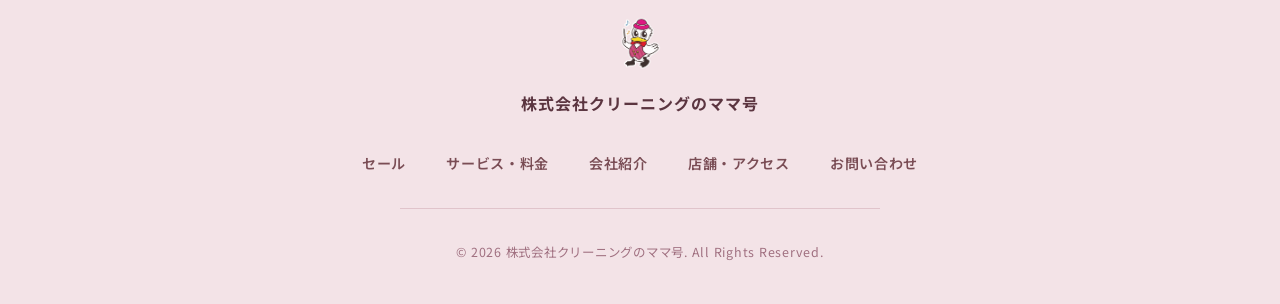
==== commit 5c818f46: "feat: feature clothing alteration flyer in seasonal notice - Replace summer bedding notice with clot" ====
--- a/index.html
+++ b/index.html
@@ -39,7 +39,7 @@
   <meta name="twitter:description" content="五所川原市を中心に青森県津軽地方一円で無料集配を行うクリーニング専門店。LINEで簡単予約。">
   <meta name="twitter:image"       content="https://cleaning-mamago.com/feature-banner.jpg">
 
-  <link rel="stylesheet" href="style.css?v=20261105a">
+  <link rel="stylesheet" href="style.css?v=20261105d">
   <link rel="preconnect" href="https://fonts.googleapis.com">
   <link href="https://fonts.googleapis.com/css2?family=Noto+Sans+JP:wght@400;700;900&display=swap" rel="stylesheet">
   <script src="scroll-clean.js" defer></script>
@@ -282,34 +282,28 @@
     </div>
   </section>
 
-  <!-- 季節のお知らせ：夏物・寝具のしまい洗い -->
+  <!-- 季節のお知らせ：洋服のお直し（前回の「夏物・寝具のしまい洗い」は seasonal-laundry.webp を使用） -->
   <section class="seasonal-notice" id="seasonal-notice">
     <div class="container">
       <div class="seasonal-notice__card">
         <p class="seasonal-notice__badge">季節のお知らせ</p>
-        <h2 class="seasonal-notice__title">夏物・寝具のしまい洗いはお済みですか？</h2>
-        <div class="seasonal-notice__content">
+        <h2 class="seasonal-notice__title">お気に入りの服、あきらめないで！洋服のお直し承ります</h2>
+        <div class="seasonal-notice__content seasonal-notice__content--flyer">
+          <div class="seasonal-notice__illust">
+            <img src="alteration-flyer.webp" alt="洋服のお直しのチラシ。パンツ・スカートの裾上げ、ウエスト・身幅の調整、ファスナーの修理・交換、破れ・ほつれの補修やボタン付けを承ります" class="sale-lightbox-trigger" width="1352" height="1149" loading="lazy">
+          </div>
           <div class="seasonal-notice__text">
             <p class="seasonal-notice__body">
-              夏にたくさん着た衣類や、毎日使った寝具には、汗や皮脂などの見えにくい汚れが残っていることがあります。<br><br>
-              そのまま長期間しまうと、黄ばみ・におい・変色などにつながることもあります。<br><br>
-              来年も気持ちよく使えるよう、夏物衣料や寝具は、しまう前のお手入れがおすすめです。
+              最近、お気に入りの服を直して大切に着続けたいというお問い合わせが増えています。<br>
+              サイズが変わった、ほつれてしまった…と、しまい込んだままのお洋服はありませんか？<br><br>
+              パンツ・スカートの裾上げ、ウエスト・身幅の調整、ファスナーの修理・交換、破れ・ほつれの補修やボタン付けまで、丁寧に仕上げます。<br><br>
+              「これ直せるかな？」と思ったら、店頭でお気軽にご相談ください。お見積もりだけでも大歓迎です。
             </p>
-            <p class="seasonal-notice__note">※夏物衣料、タオルケット、肌掛け布団、毛布、シーツ、布団カバー、枕カバーなど</p>
-            <div class="btn-pair">
-              <a href="https://lin.ee/rT3CLPX" class="btn-line" target="_blank" rel="noopener noreferrer">
-                <svg width="20" height="20" viewBox="0 0 24 24" fill="currentColor"><path d="M22 10.6c0-4.9-4.9-8.9-11-8.9S0 5.7 0 10.6c0 4.4 3.9 8.1 9.2 8.8.4.1.9.3 1 .6.1.3.1.7 0 1l-.2.9c0 .3-.2 1.1 1 .6s6.2-3.7 8.5-6.3c1.6-1.7 2.5-3.5 2.5-5.6z"/></svg>
-                LINEで集配を予約する
-              </a>
-              <a href="tel:0120-569-887" class="btn-tel">
-                <svg width="18" height="18" viewBox="0 0 24 24" fill="none" stroke="currentColor" stroke-width="2.2"><path d="M22 16.92v3a2 2 0 01-2.18 2 19.79 19.79 0 01-8.63-3.07A19.5 19.5 0 013.07 9.8a19.79 19.79 0 01-3.07-8.64A2 2 0 012 .99h3a2 2 0 012 1.72c.13.96.36 1.9.7 2.81a2 2 0 01-.45 2.11L6.91 8.5a16 16 0 006.59 6.59l1.27-1.27a2 2 0 012.11-.45c.91.34 1.85.57 2.81.7A2 2 0 0122 16.92z"/></svg>
-                電話でお問い合わせ
-              </a>
-            </div>
-            <p class="line-note">※LINEは24時間受付中です</p>
-          </div>
-          <div class="seasonal-notice__illust">
-            <img src="seasonal-laundry.webp" alt="たたんだ夏物衣料とタオルケット、寝具のイラスト" width="531" height="295" loading="lazy">
+            <p class="seasonal-notice__note">※料金はお直しの内容によって異なります。※チラシはタップで拡大できます</p>
+            <a href="price-reform.html" class="btn-reform">
+              お直しの料金を見る
+              <svg width="18" height="18" viewBox="0 0 24 24" fill="none" stroke="currentColor" stroke-width="2.4" aria-hidden="true"><path d="M9 6l6 6-6 6"/></svg>
+            </a>
           </div>
         </div>
       </div>
--- a/style.css
+++ b/style.css
@@ -1769,6 +1769,58 @@
   display: block;
 }
 
+/* チラシ画像を使う場合：画像を上に大きく、文章を下に */
+.seasonal-notice__content.seasonal-notice__content--flyer {
+  grid-template-columns: 1fr;
+  gap: 20px;
+}
+
+.seasonal-notice__content--flyer .seasonal-notice__illust img {
+  width: 100%;
+  max-width: 860px;
+  border-radius: var(--radius-lg);
+  cursor: zoom-in;
+}
+
+.seasonal-notice__content--flyer .seasonal-notice__body,
+.seasonal-notice__content--flyer .seasonal-notice__note {
+  max-width: none;
+}
+
+/* 季節のお知らせ：料金ページへのボタン */
+.btn-reform {
+  display: flex;
+  width: fit-content;
+  margin: 4px auto 0;
+  align-items: center;
+  justify-content: center;
+  gap: 6px;
+  padding: 14px 32px;
+  background: var(--pink);
+  color: #fff;
+  font-size: 1rem;
+  font-weight: 700;
+  border-radius: 50px;
+  text-decoration: none;
+  white-space: nowrap;
+  box-shadow: 0 4px 12px rgba(0, 0, 0, 0.10);
+  transition: background 0.2s, transform 0.15s, box-shadow 0.2s;
+}
+
+.btn-reform:hover {
+  background: var(--pink-dark);
+  transform: translateY(-2px);
+  box-shadow: 0 6px 18px rgba(0, 0, 0, 0.14);
+  opacity: 1;
+}
+
+@media (max-width: 640px) {
+  .btn-reform {
+    display: flex;
+    width: 100%;
+  }
+}
+
 @media (max-width: 960px) {
   .seasonal-notice__card {
     padding: 26px 26px 26px 30px;
